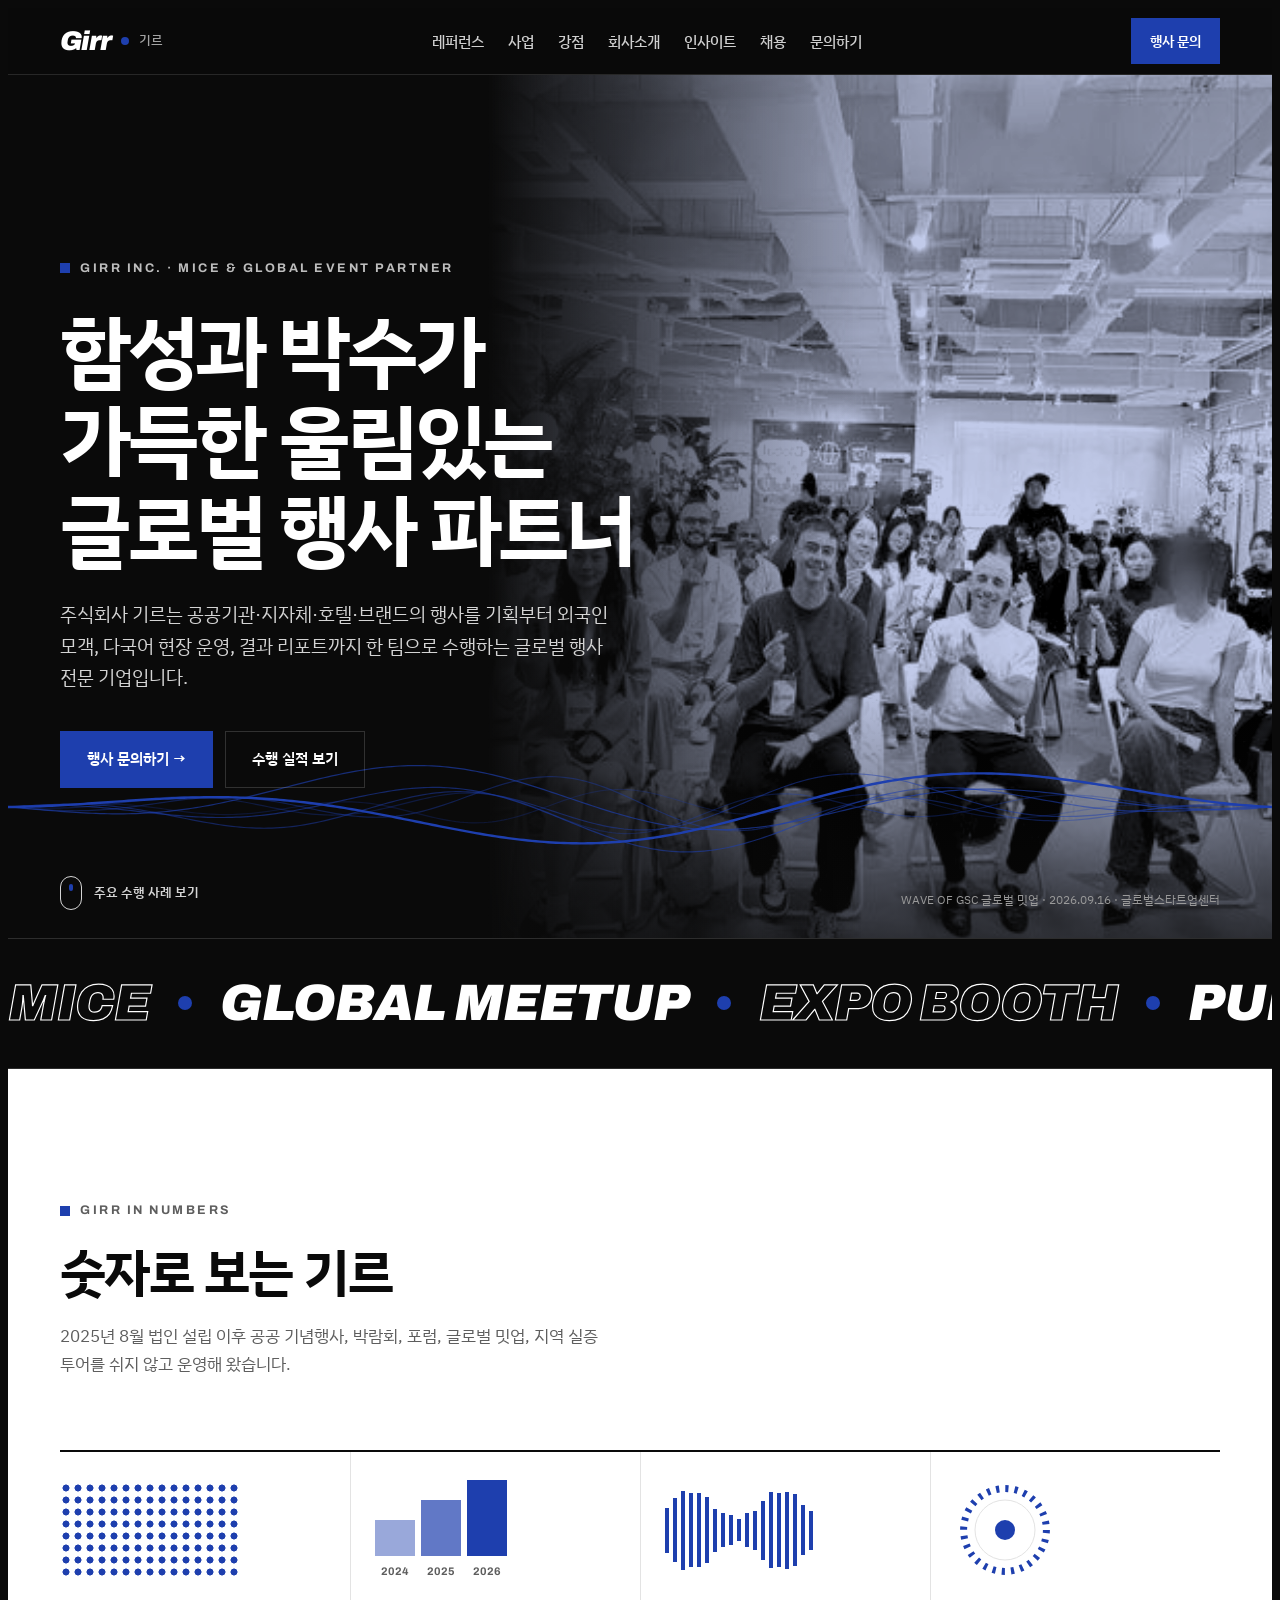
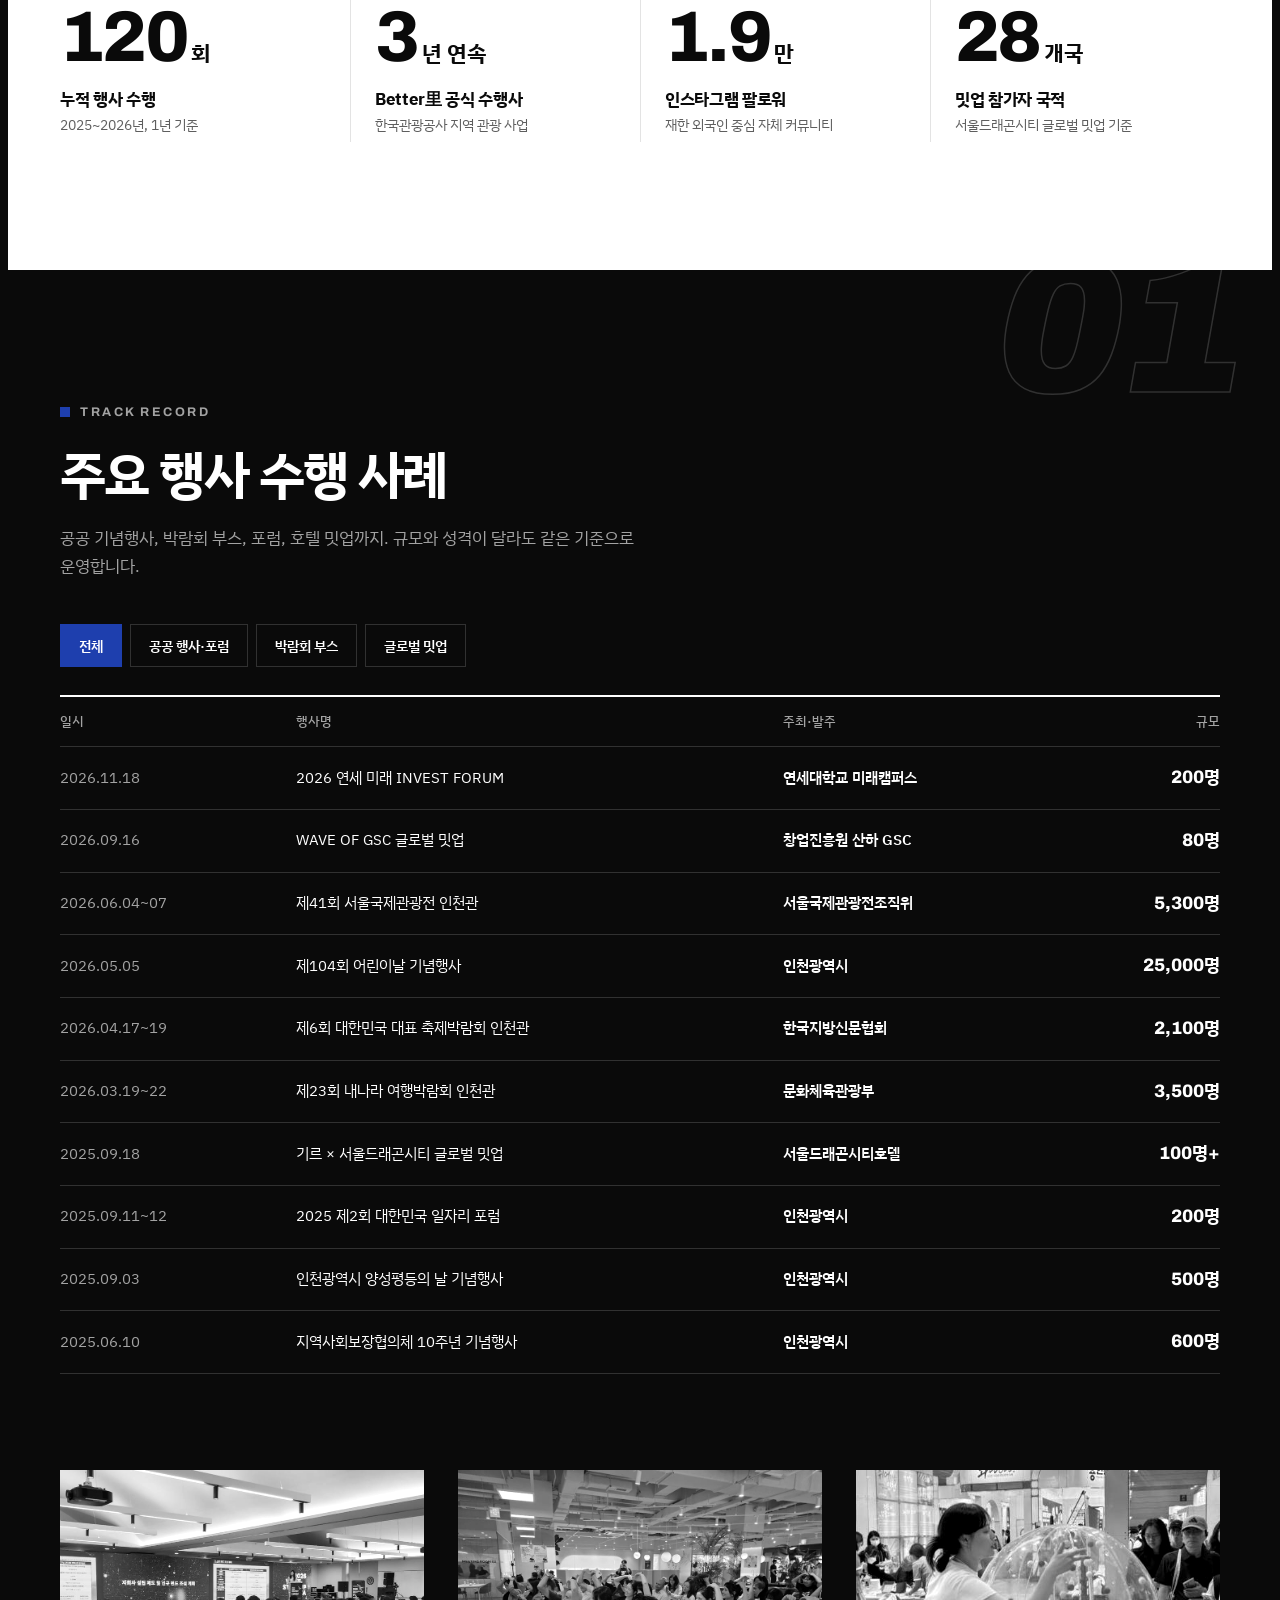
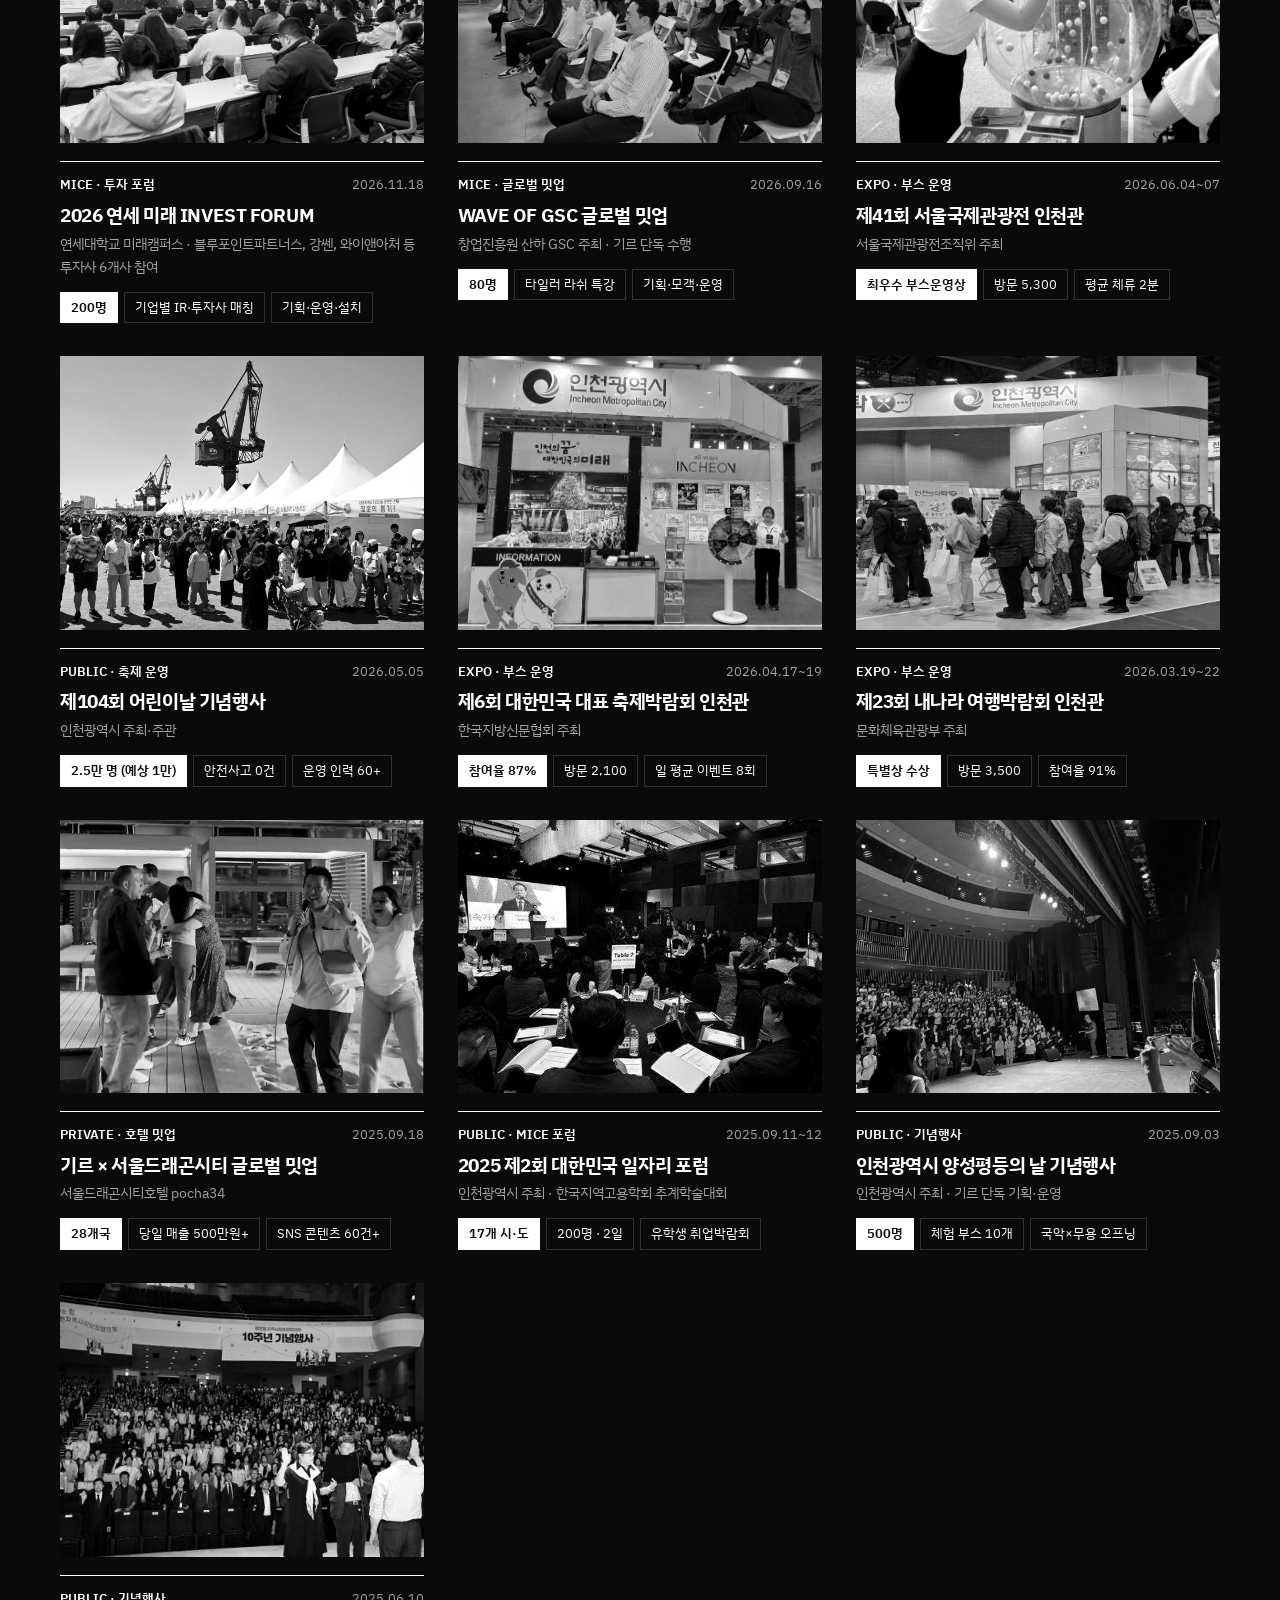
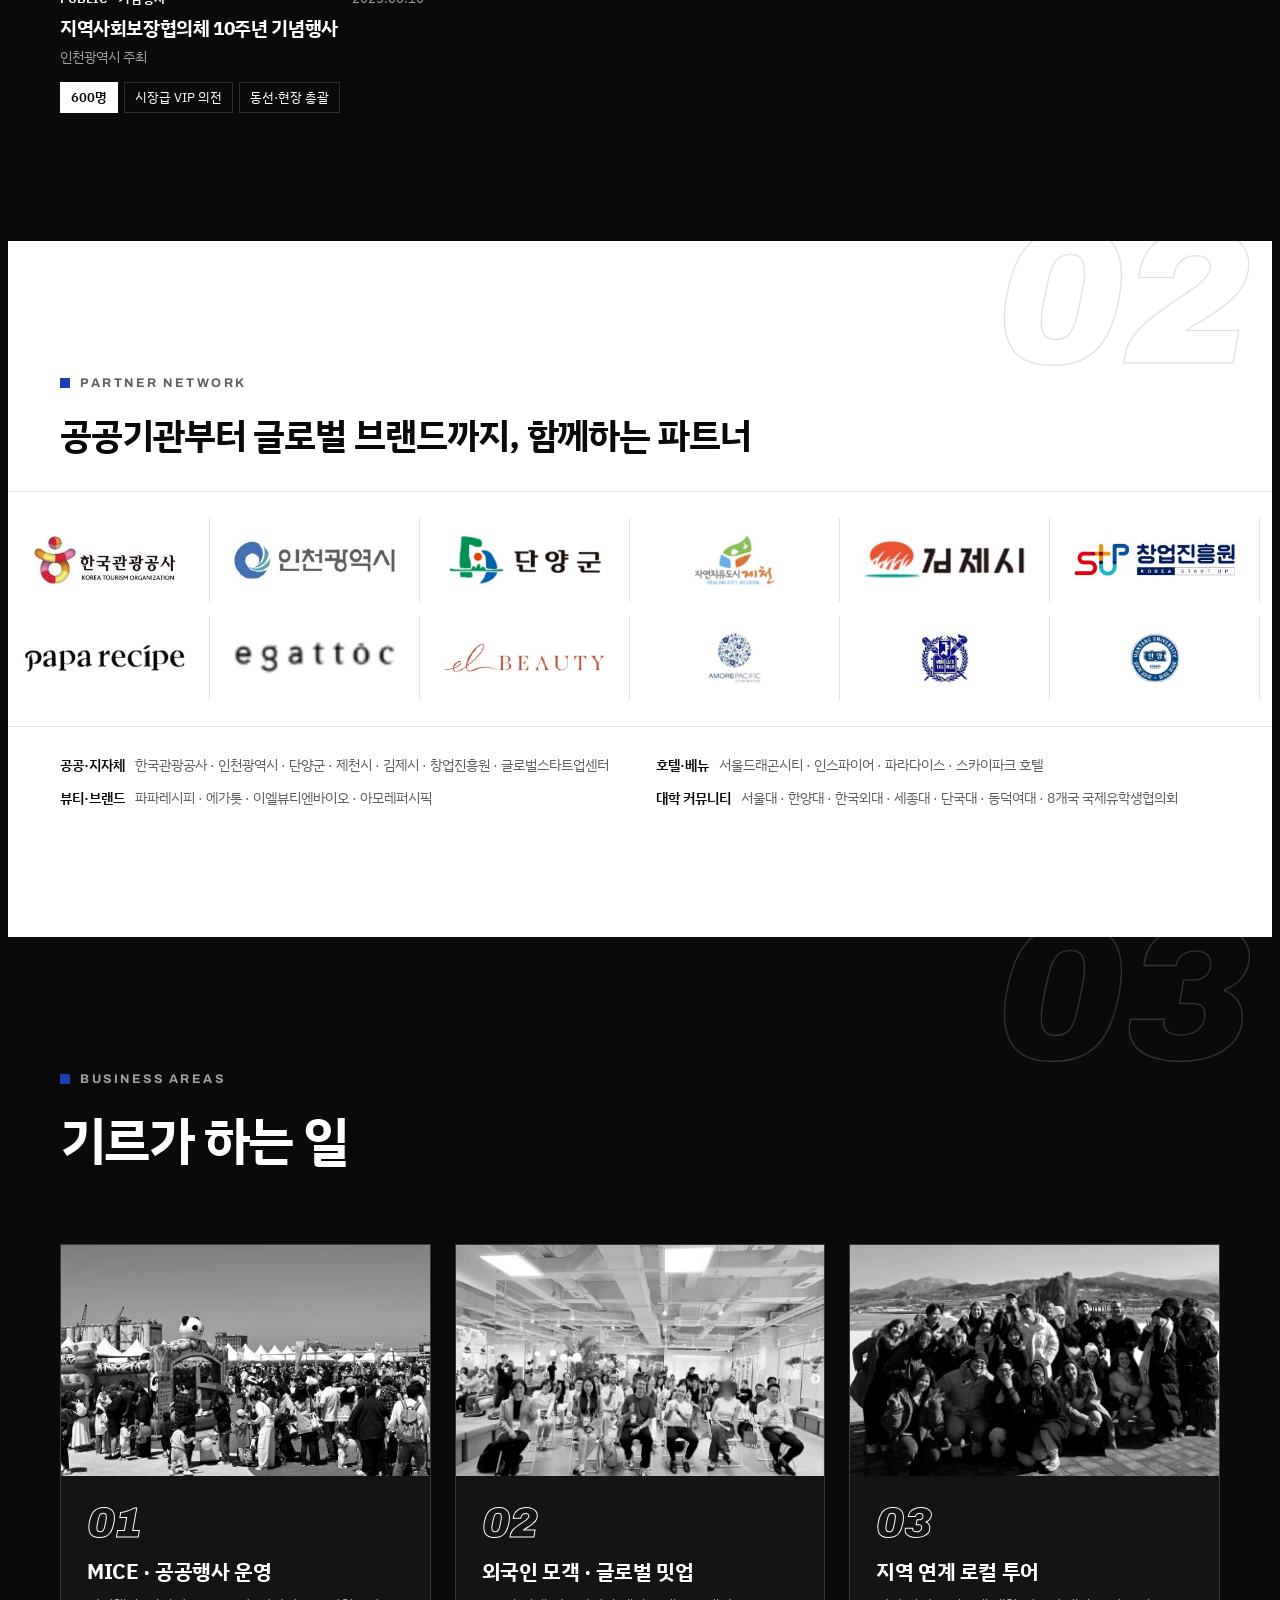
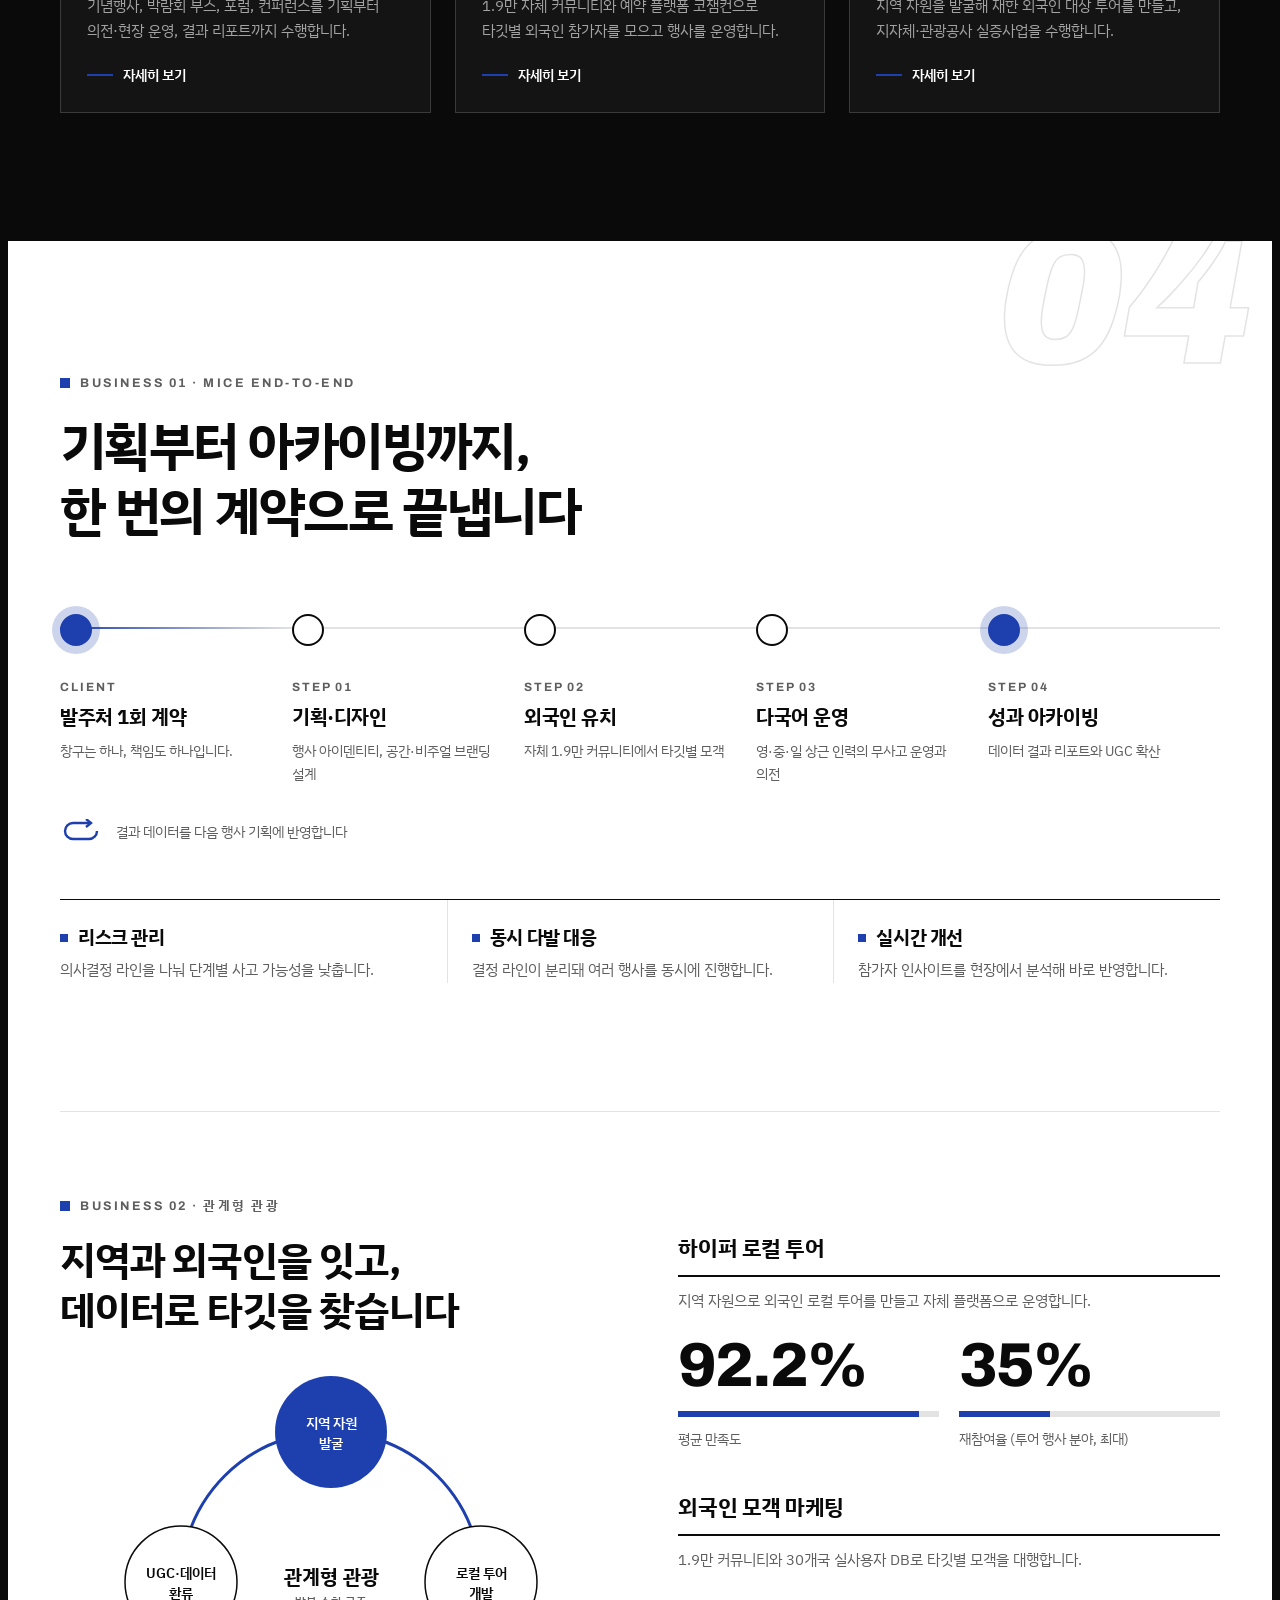
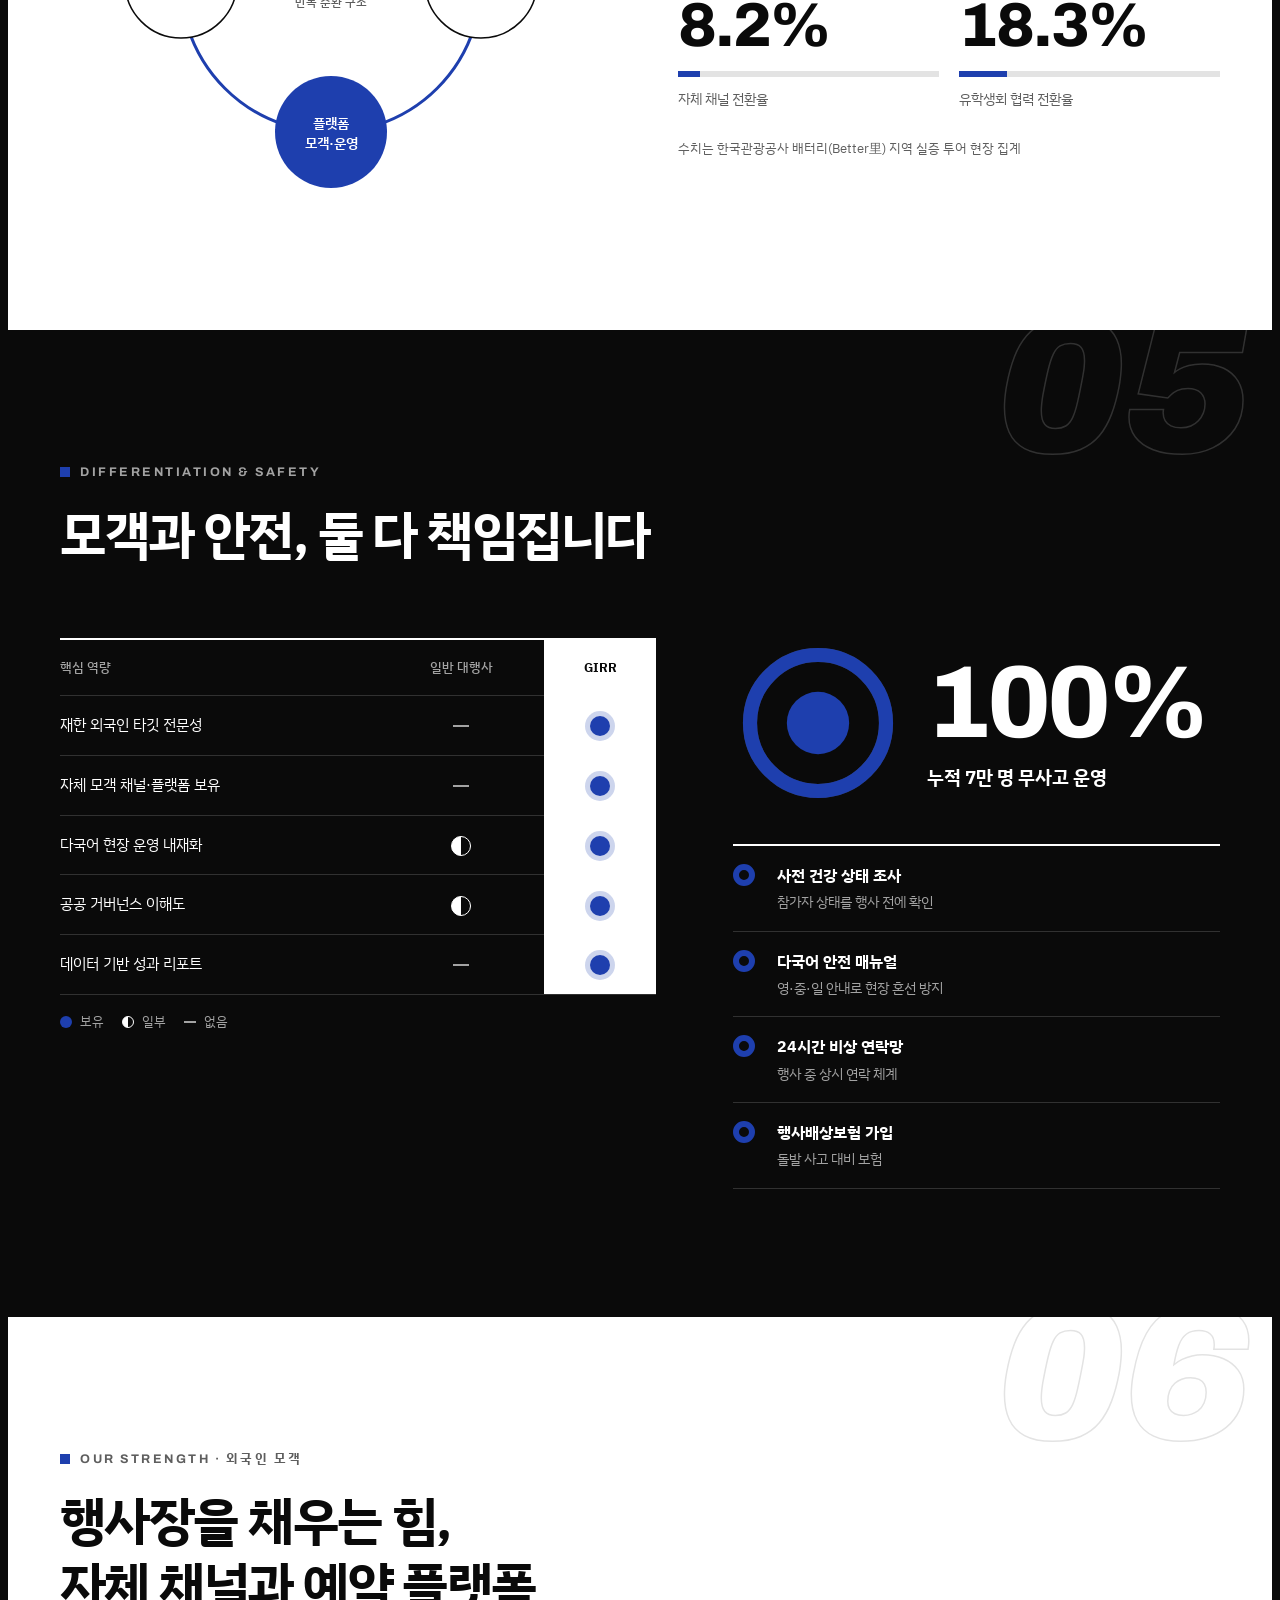
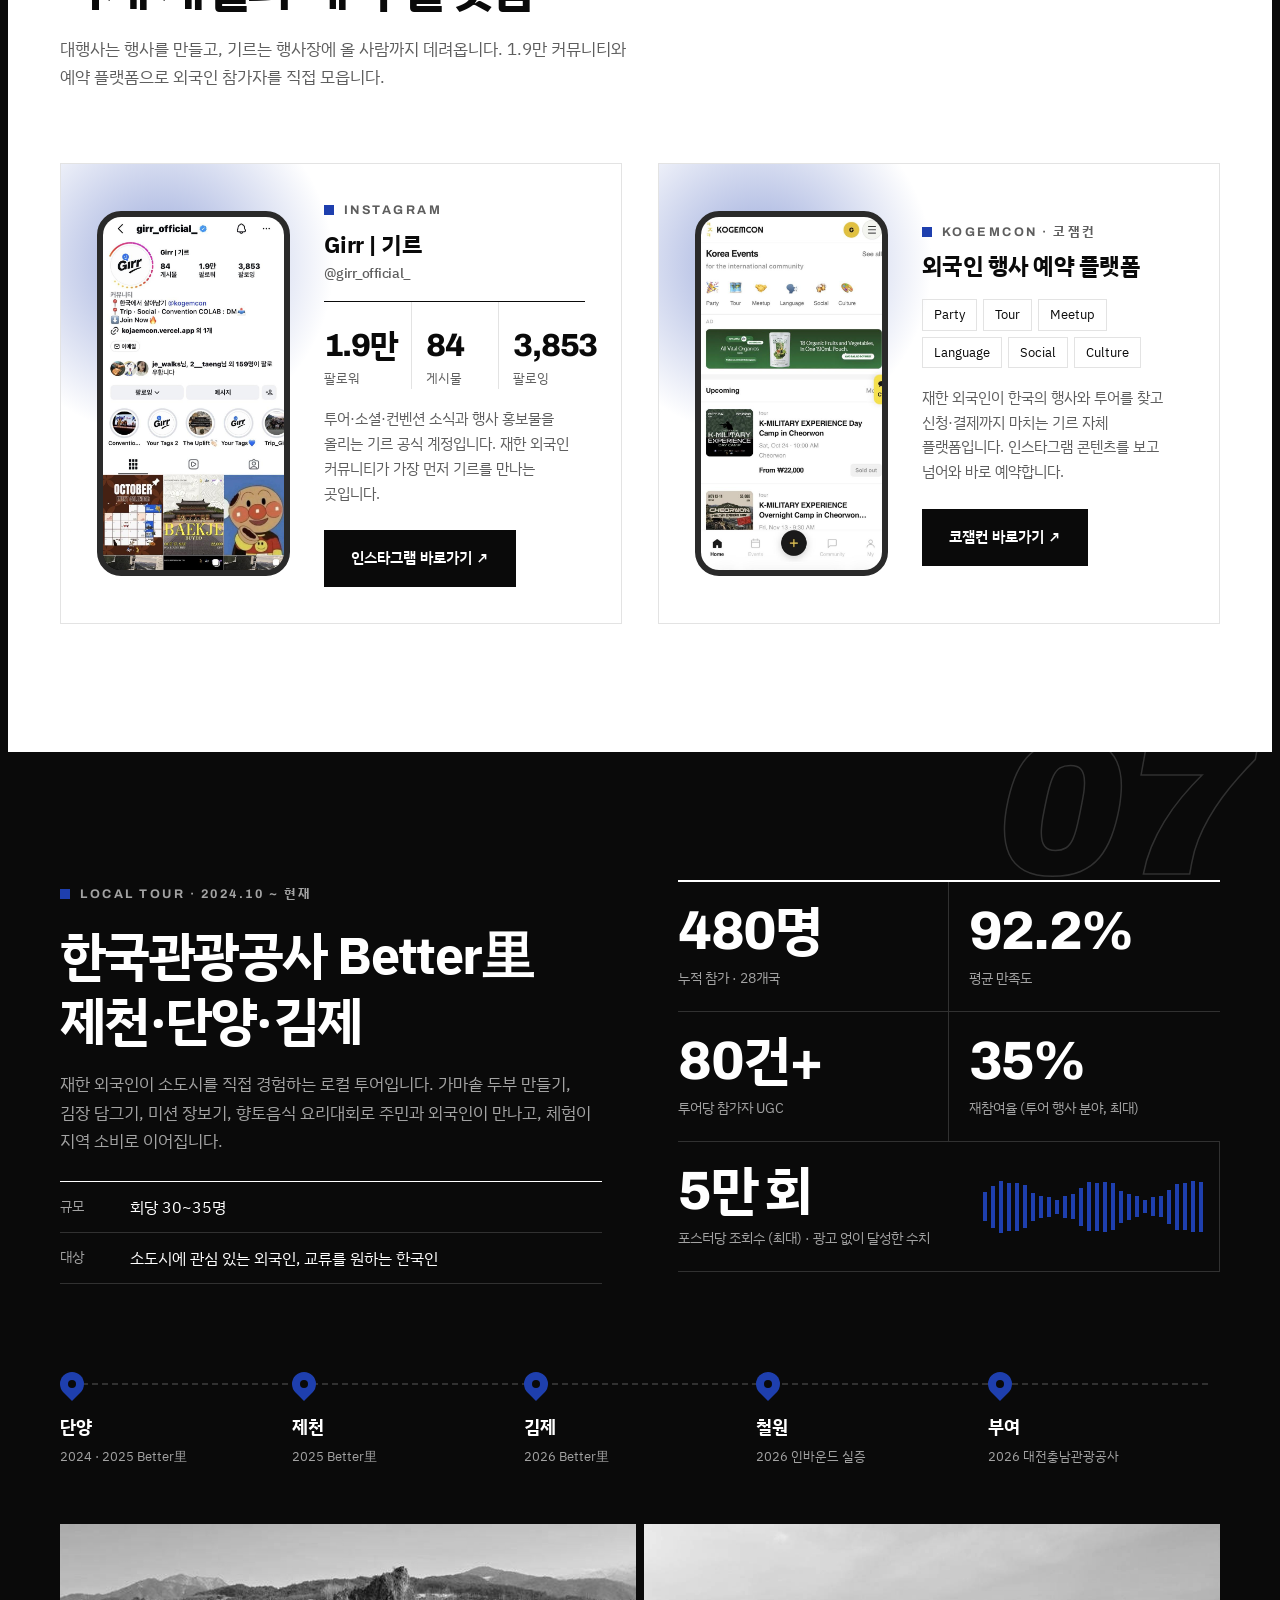
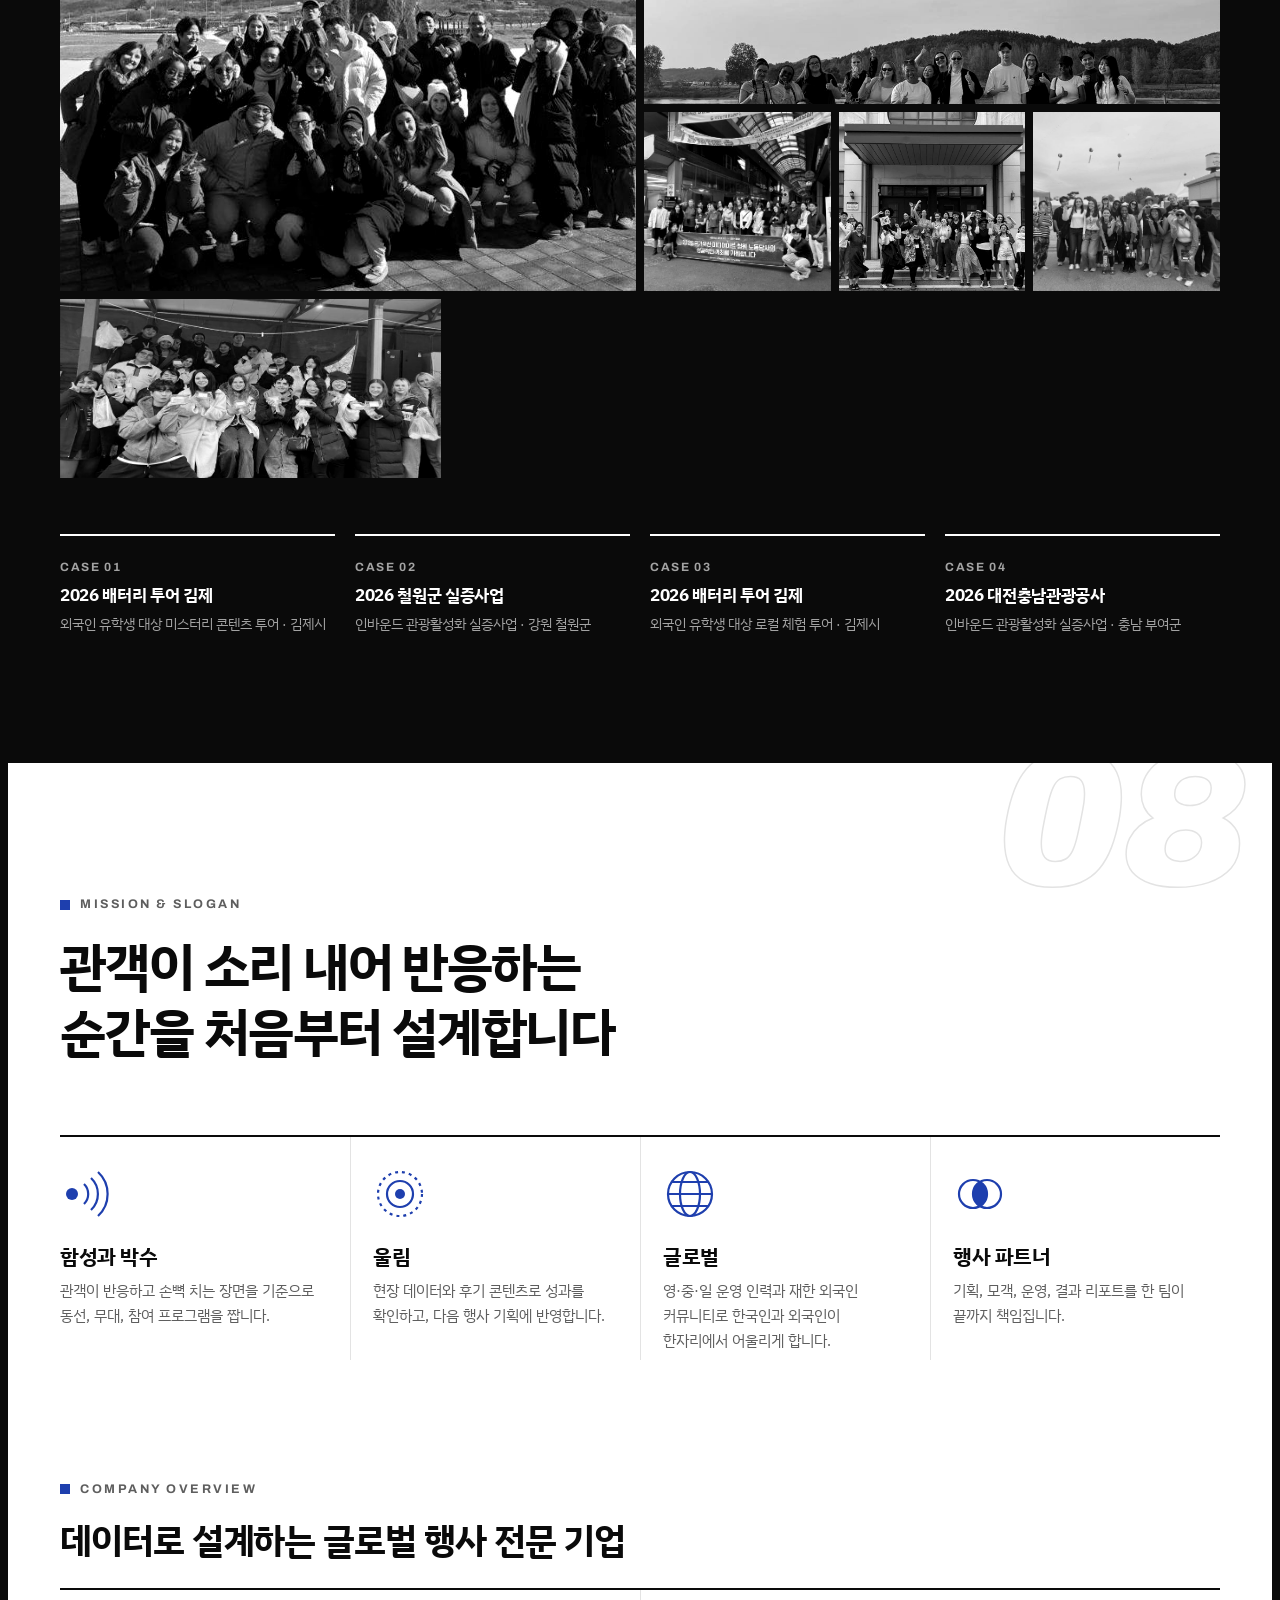
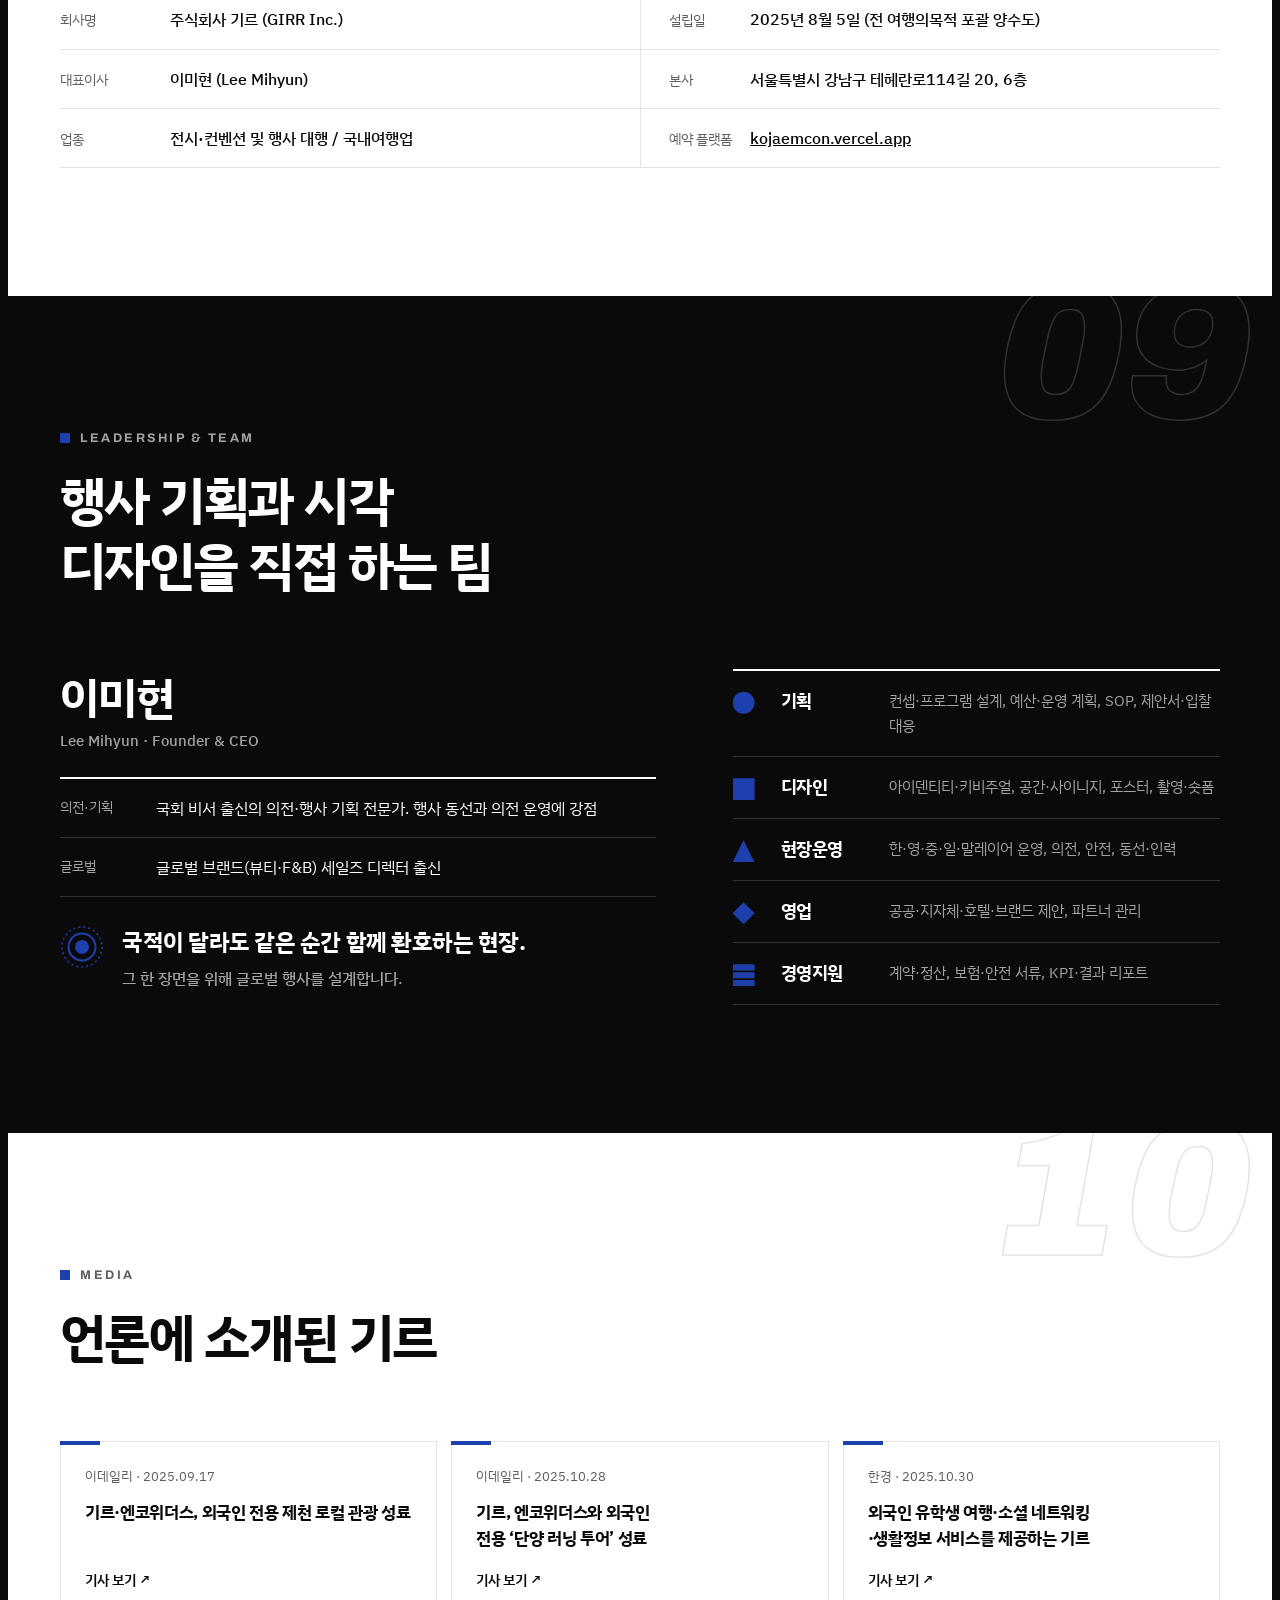
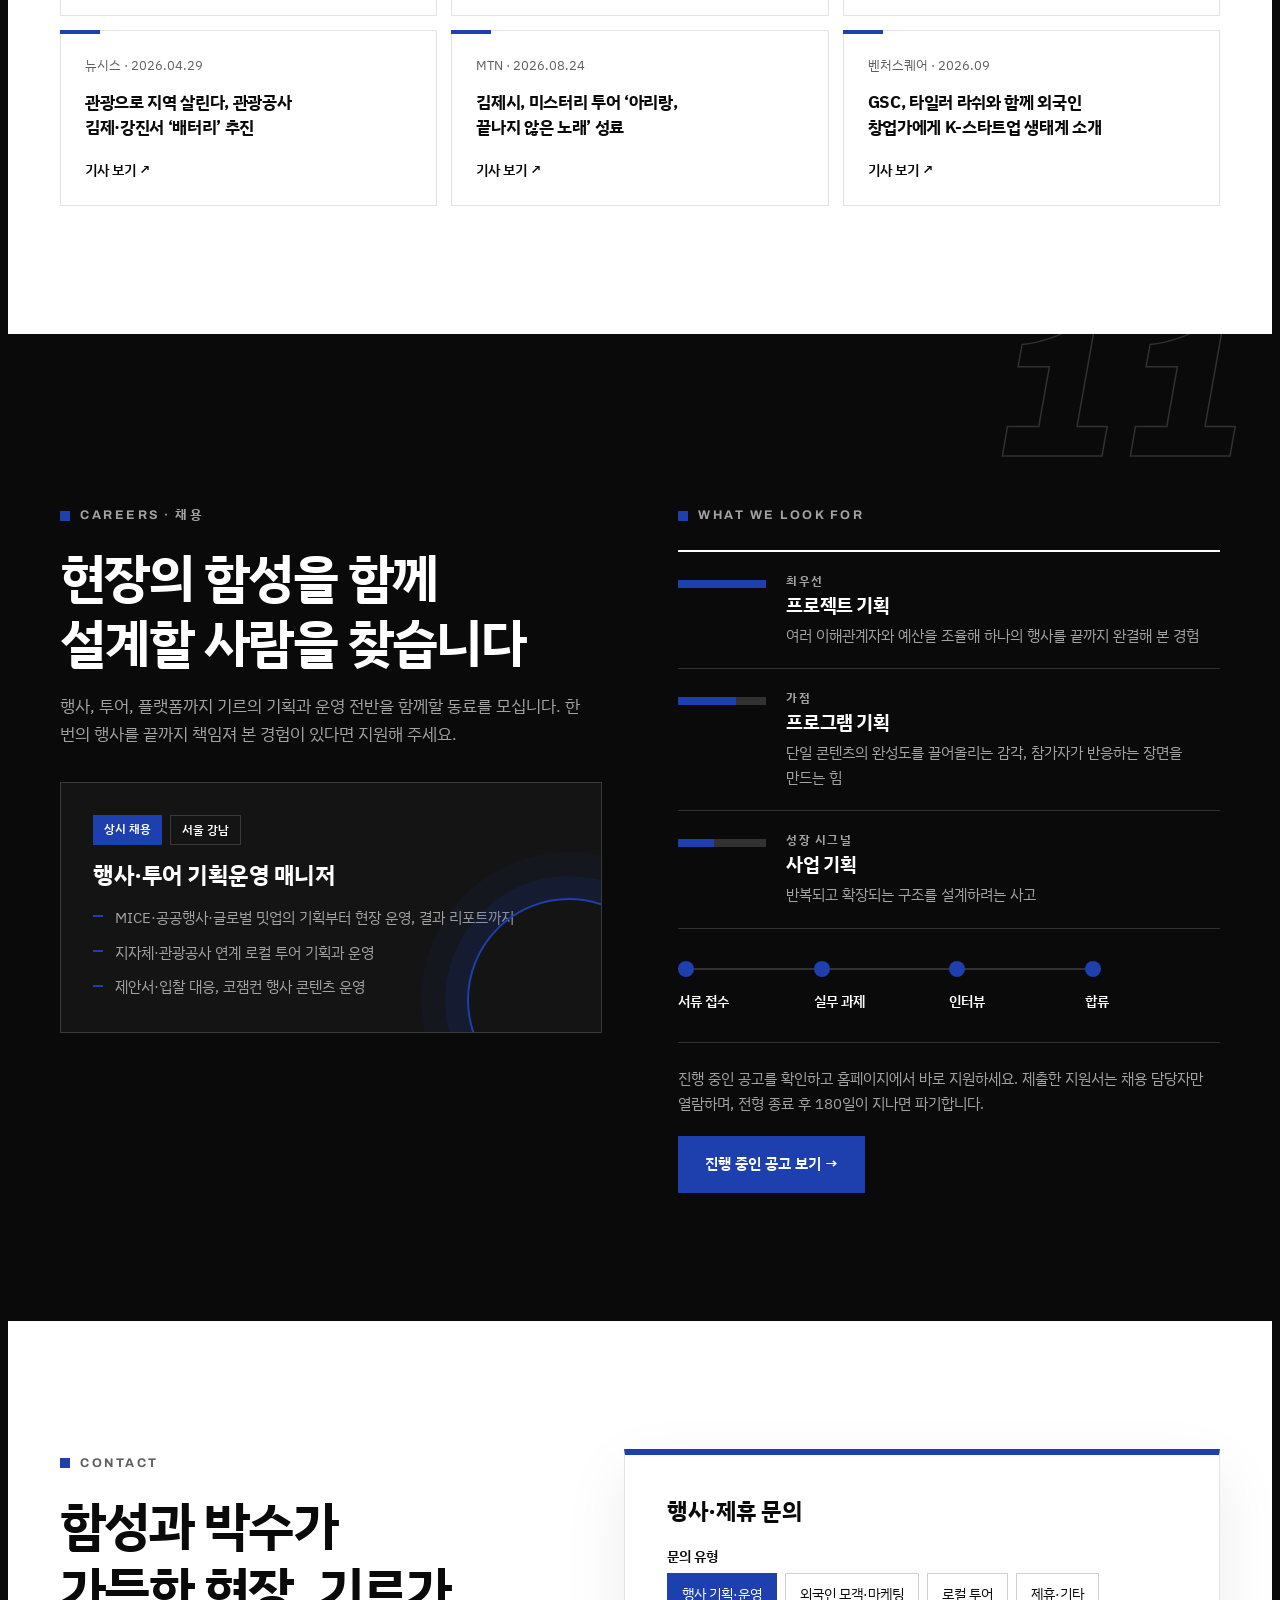
==== static/index.html @ a10ff6cd "주요 행사 수행 사례에 2026 연세 미래 INVEST FORUM 추가 Co-Authored-By: Claude Opus 5.5 <noreply@anthropic.com> Clau" ====
<!doctype html>
<html lang="ko">
<head>
<meta name="naver-site-verification" content="6086b2f69a45e16ba9d64433afea0ab64a4a8e97" />
<meta charset="utf-8">
<meta name="viewport" content="width=device-width, initial-scale=1, viewport-fit=cover">
<link rel="canonical" href="https://www.girr.co.kr/">
<meta name="robots" content="index, follow">
<meta name="keywords" content="기르, 주식회사 기르, GIRR, 글로벌 행사, MICE, 행사 대행, 외국인 모객, 외국인 행사, 로컬 투어, 코잼컨">
<meta property="og:type" content="website">
<meta property="og:site_name" content="기르 GIRR">
<meta property="og:url" content="https://www.girr.co.kr/">
<meta property="og:title" content="기르 GIRR | 글로벌 행사·MICE 전문 기업">
<meta property="og:description" content="함성과 박수가 가득한 울림있는 글로벌 행사 파트너. 행사 기획·운영, 외국인 모객, 지역 연계 로컬 투어.">
<meta property="og:image" content="https://www.girr.co.kr/og.jpg">
<meta property="og:locale" content="ko_KR">
<meta name="twitter:card" content="summary_large_image">
<script type="application/ld+json">{"@context":"https://schema.org","@type":"Organization","name":"주식회사 기르","alternateName":["기르","GIRR","GIRR Inc.","Girr"],"url":"https://www.girr.co.kr/","logo":"https://www.girr.co.kr/og.jpg","email":"girr.official@gmail.com","description":"함성과 박수가 가득한 울림있는 글로벌 행사 파트너. MICE·공공행사 운영, 외국인 모객, 지역 연계 로컬 투어.","address":{"@type":"PostalAddress","streetAddress":"테헤란로114길 20, 6층","addressLocality":"강남구","addressRegion":"서울특별시","addressCountry":"KR"},"foundingDate":"2025-08-05","sameAs":["https://www.instagram.com/girr_official_/","https://www.tiktok.com/@girr.official","https://kojaemcon.vercel.app"]}</script>
<title>기르 GIRR | 글로벌 행사·MICE 전문 기업</title>
<meta name="description" content="기르(GIRR)는 외국인 행사·투어·MICE 전문 기업입니다. 함성과 박수가 가득한 울림있는 글로벌 행사 파트너. MICE·공공행사 운영, 외국인 모객, 지역 연계 로컬 투어.">
<link rel="preconnect" href="https://fonts.googleapis.com">
<link rel="preconnect" href="https://fonts.gstatic.com" crossorigin>
<link rel="stylesheet" href="https://fonts.googleapis.com/css2?family=Archivo:ital,wght@0,500;0,700;0,800;0,900;1,900&family=IBM+Plex+Sans+KR:wght@400;500;600;700&display=swap">
<style>
/* Layout: 블랙/화이트 띠가 번갈아 흐르고, 네이비는 '울림'을 뜻하는 동심원·파형·점 그래픽에만 쓴다. 글자는 흑백뿐 */
:root{
  --k:#0A0A0A;
  --w:#FFFFFF;
  --navy:#1E3FAE;
  --navy-a:rgba(30,63,174,.22);
  --f-display:"Archivo","IBM Plex Sans KR",system-ui,sans-serif;
  --f-body:"IBM Plex Sans KR","Apple SD Gothic Neo","Malgun Gothic",system-ui,sans-serif;
  --wrap:1200px;
  color-scheme:dark;
}
.dark{--bg:var(--k);--fg:#FFFFFF;--muted:#A3A3A3;--line:rgba(255,255,255,.16);--card:#141414;--inv-bg:#FFFFFF;--inv-fg:#0A0A0A}
.light{--bg:#FFFFFF;--fg:#0A0A0A;--muted:#5E5E5E;--line:#E3E3E3;--card:#FFFFFF;--inv-bg:#0A0A0A;--inv-fg:#FFFFFF}
*{box-sizing:border-box}
html{scroll-behavior:smooth;scroll-padding-top:72px}
body{background:var(--k);color:var(--w);font-family:var(--f-body);font-size:16px;line-height:1.65;word-break:keep-all;-webkit-font-smoothing:antialiased}
.dark,.light{background:var(--bg);color:var(--fg)}
a{color:inherit}
img{display:block;max-width:100%}
h1,h2,h3,h4{margin:0;text-wrap:balance;line-height:1.25;letter-spacing:-.02em}
p{margin:0}
.wrap{max-width:var(--wrap);margin:0 auto;padding-left:max(20px,env(safe-area-inset-left,0px));padding-right:max(20px,env(safe-area-inset-right,0px))}
.band{position:relative;padding-block:clamp(80px,10vw,136px);overflow:hidden}
.num{font-family:var(--f-display);font-weight:800;letter-spacing:-.035em;font-variant-numeric:tabular-nums;line-height:1}
.eyebrow{display:inline-flex;align-items:center;gap:10px;font-family:var(--f-display);font-weight:700;font-size:12.5px;letter-spacing:.2em;text-transform:uppercase;color:var(--muted)}
.eyebrow::before{content:"";width:10px;height:10px;background:var(--navy);flex:none}
.head{position:relative;margin-bottom:clamp(44px,6vw,72px);max-width:760px}
.h2{font-size:clamp(30px,4.4vw,52px);font-weight:700;margin-top:16px;letter-spacing:-.03em}
.lead{margin-top:18px;max-width:58ch;font-size:17px;color:var(--muted)}
.idx{position:absolute;right:max(20px,env(safe-area-inset-right,0px));top:-.1em;font-family:var(--f-display);font-weight:900;font-style:italic;font-size:clamp(90px,15vw,200px);line-height:.8;color:transparent;-webkit-text-stroke:1.5px var(--line);pointer-events:none;user-select:none}
.band>.wrap{position:relative}
.photo{overflow:hidden;background:#1A1A1A}
.photo img{width:100%;height:100%;object-fit:cover;filter:grayscale(1) contrast(1.06);transition:filter .5s,transform .6s}
a:hover .photo img,a:focus-visible .photo img,.photo:hover img,article:hover .photo img{filter:none;transform:scale(1.03)}
:focus-visible{outline:2px solid var(--navy);outline-offset:3px}
.btn{display:inline-flex;align-items:center;gap:10px;text-decoration:none;font-weight:600;font-size:15px;padding:15px 26px;border:1px solid transparent;cursor:pointer;font-family:var(--f-body);transition:background .2s,color .2s,border-color .2s}
.btn-point{background:var(--navy);color:#FFFFFF}
.btn-point:hover{background:#2A4FCC}
.btn-line{border-color:var(--line);color:var(--fg);background:transparent}
.btn-line:hover{border-color:var(--fg)}
.btn-solid{background:var(--inv-bg);color:var(--inv-fg)}
.btn-solid:hover{background:var(--navy);color:#FFFFFF}
@media (prefers-reduced-motion:reduce){html{scroll-behavior:auto}*,*::before,*::after{animation:none!important;transition:none!important}}

/* GRAPHICS */
.rings{position:absolute;pointer-events:none}
.rings circle{fill:none;stroke:var(--navy)}
.rings .pulse{transform-origin:center;transform-box:fill-box;animation:pulse 4.8s ease-out infinite;opacity:0}
.rings .pulse:nth-of-type(2){animation-delay:1.6s}
.rings .pulse:nth-of-type(3){animation-delay:3.2s}
@keyframes pulse{0%{transform:scale(.3);opacity:.9}100%{transform:scale(1);opacity:0}}
.wave{display:flex;align-items:center;gap:4px;height:64px}
.wave i{display:block;width:4px;flex:none;background:var(--navy);height:var(--h);animation:eq 1.6s ease-in-out infinite alternate;animation-delay:var(--d)}
@keyframes eq{to{height:calc(var(--h) * .35)}}

/* NAV */
body::before{content:"";position:fixed;inset:0 0 auto;height:env(safe-area-inset-top,0px);z-index:60;background:var(--k)}
.nav{position:sticky;top:env(safe-area-inset-top,0px);z-index:50;background:rgba(10,10,10,.94);backdrop-filter:blur(10px);border-bottom:1px solid rgba(255,255,255,.12);color:#FFFFFF}
.nav .wrap{display:flex;align-items:center;justify-content:space-between;height:66px;gap:20px}
.logo{font-family:var(--f-display);font-weight:900;font-style:italic;font-size:27px;letter-spacing:-.04em;text-decoration:none;display:flex;align-items:center;gap:10px}
.logo::after{content:"";width:8px;height:8px;border-radius:50%;background:var(--navy)}
.logo small{order:3;font-family:var(--f-body);font-style:normal;font-weight:500;font-size:13px;color:#A3A3A3;letter-spacing:0}
.menu{display:flex;gap:24px;list-style:none;margin:0;padding:0}
.menu a{text-decoration:none;font-size:15px;color:#CFCFCF;font-weight:500;position:relative;padding:6px 0}
.menu a::after{content:"";position:absolute;left:0;right:100%;bottom:0;height:2px;background:var(--navy);transition:right .25s}
.menu a:hover{color:#FFFFFF}
.menu a:hover::after{right:0}
.nav .btn{padding:10px 18px;font-size:14px}
.burger{display:none;background:none;border:1px solid rgba(255,255,255,.2);color:#FFFFFF;width:42px;height:40px;font-size:18px;cursor:pointer}
@media (max-width:1040px){
  .menu{display:none;position:absolute;left:0;right:0;top:66px;flex-direction:column;gap:0;background:var(--k);border-bottom:1px solid rgba(255,255,255,.12);padding:8px max(20px,env(safe-area-inset-right,0px)) 16px max(20px,env(safe-area-inset-left,0px))}
  .menu.open{display:flex}
  .menu a{display:block;padding:14px 0;font-size:17px;border-bottom:1px solid rgba(255,255,255,.1)}
  .burger{display:block}
  .nav .btn{display:none}
}

/* HERO */
.hero{position:relative;overflow:hidden;isolation:isolate}
.hero-bg{position:absolute;top:0;bottom:0;right:0;width:62%;z-index:-3}
.hero-bg img{width:100%;height:100%;object-fit:cover;object-position:58% 60%;transform:scale(1.25);transform-origin:60% 78%;filter:grayscale(1) contrast(1.08) brightness(1.04)}
.hero-bg{overflow:hidden}
.hero-bg::before{content:"";position:absolute;inset:0;z-index:1;background:var(--navy);mix-blend-mode:multiply;opacity:.28}
.hero-bg::after{content:"";position:absolute;inset:0;z-index:2;background:linear-gradient(90deg,#0A0A0A 0%,rgba(10,10,10,.55) 22%,rgba(10,10,10,0) 48%),linear-gradient(0deg,rgba(10,10,10,.75) 0%,rgba(10,10,10,0) 30%)}
@media (max-width:860px){.hero-bg{width:100%}.hero-bg img{object-position:62% 60%}.hero-bg::after{background:linear-gradient(0deg,#0A0A0A 8%,rgba(10,10,10,.82) 45%,rgba(10,10,10,.55) 100%)}}
.hero{background:#0A0A0A}
.hero .rings{right:-160px;top:50%;transform:translateY(-50%);width:min(760px,95vw);z-index:-1}
.hero-in{padding-block:clamp(100px,14vw,190px) clamp(56px,7vw,88px)}
.hero h1{font-size:clamp(38px,6.4vw,80px);font-weight:700;line-height:1.12;letter-spacing:-.04em;margin-top:24px;max-width:15ch}
.hero .sub{margin-top:26px;color:#D4D4D4;font-size:clamp(16px,1.6vw,19px);max-width:52ch}
.hero-actions{display:flex;flex-wrap:wrap;gap:12px;margin-top:38px}
.hero-foot{display:flex;flex-wrap:wrap;align-items:flex-end;justify-content:space-between;gap:20px;padding-bottom:28px;overflow:hidden}
.hero-foot p{font-size:12px;color:#9A9A9A}

/* MARQUEE */
.marquee{border-block:1px solid rgba(255,255,255,.14);overflow:hidden;padding-block:22px;background:var(--k)}
.track{display:flex;width:max-content;animation:slide 38s linear infinite}
.track span{display:flex;align-items:center;gap:28px;padding-right:28px;font-family:var(--f-display);font-weight:900;font-style:italic;font-size:clamp(30px,4vw,52px);letter-spacing:-.02em;white-space:nowrap;color:transparent;-webkit-text-stroke:1.2px #FFFFFF}
.track span:nth-child(even){color:#FFFFFF;-webkit-text-stroke:0}
.track b{width:14px;height:14px;border-radius:50%;background:var(--navy);flex:none}
@keyframes slide{to{transform:translateX(-50%)}}

/* FIGURES */
.figs{display:grid;grid-template-columns:repeat(4,1fr);border-top:2px solid var(--fg)}
.fig{padding:28px 22px 6px 0;min-width:0;display:flex;flex-direction:column}
.fig+.fig{padding-left:24px;border-left:1px solid var(--line)}
.fig .gfx{height:100px;display:flex;align-items:center;margin-bottom:22px;overflow:hidden}
.fig .num{font-size:clamp(46px,5.6vw,74px)}
.fig .num span{font-family:var(--f-body);font-weight:700;font-size:.3em;letter-spacing:0;margin-left:4px}
.fig h3{font-size:17px;margin-top:14px}
.fig p{font-size:14px;color:var(--muted);margin-top:4px}
.dots{width:180px;max-width:100%;height:96px;background:radial-gradient(circle,var(--navy) 3.2px,transparent 3.8px) 0 0/12px 12px}
.years{display:flex;gap:6px;align-items:flex-end;height:100%}
.years div{width:40px;display:flex;flex-direction:column;align-items:center;gap:6px;font-family:var(--f-display);font-size:11px;font-weight:700;color:var(--muted)}
.years div i{display:block;width:100%;background:var(--navy)}
.years div:nth-child(1) i{height:36px;opacity:.45}
.years div:nth-child(2) i{height:56px;opacity:.7}
.years div:nth-child(3) i{height:76px}
.globe28 circle{fill:none;stroke:var(--navy);stroke-width:7;stroke-dasharray:3.2 6.09}
.globe28 .c2{stroke:var(--line);stroke-width:1;stroke-dasharray:none}
.globe28 .c3{fill:var(--navy);stroke:none}
@media (max-width:900px){.figs{grid-template-columns:1fr 1fr}.fig:nth-child(3){padding-left:0;border-left:0}.fig:nth-child(n+3){border-top:1px solid var(--line);margin-top:12px}}
@media (max-width:460px){.fig+.fig{padding-left:14px}}

/* AREAS */
.areas{display:grid;grid-template-columns:repeat(3,1fr);gap:clamp(14px,2vw,24px)}
.area{display:flex;flex-direction:column;background:var(--card);border:1px solid var(--line);text-decoration:none;color:var(--fg);transition:border-color .25s}
.area:hover{border-color:var(--navy)}
.area .photo{aspect-ratio:16/10;position:relative}
.area .photo::after{content:"";position:absolute;left:0;bottom:0;height:4px;width:0;background:var(--navy);transition:width .4s}
.area:hover .photo::after{width:100%}
.area>div:last-child{padding:26px;display:flex;flex-direction:column;flex:1}
.area small{font-family:var(--f-display);font-weight:900;font-style:italic;font-size:42px;line-height:1;color:transparent;-webkit-text-stroke:1px var(--fg)}
.area h3{font-size:21px;margin-top:14px}
.area p{color:var(--muted);font-size:15px;margin-top:10px;flex:1}
.area span{margin-top:20px;font-weight:600;font-size:14px;display:flex;align-items:center;gap:10px}
.area span::before{content:"";width:26px;height:2px;background:var(--navy);transition:width .25s}
.area:hover span::before{width:44px}
@media (max-width:900px){.areas{grid-template-columns:1fr}}

/* MISSION */
.mission{display:grid;grid-template-columns:repeat(4,1fr);border-top:2px solid var(--fg)}
.mission article{padding:30px 22px 6px 0}
.mission article+article{padding-left:22px;border-left:1px solid var(--line)}
.mission svg{width:54px;height:54px;display:block;margin-bottom:22px}
.mission svg *{fill:none;stroke:var(--navy);stroke-width:2.2}
.mission svg .fill{fill:var(--navy);stroke:none}
.mission h3{font-size:21px}
.mission p{margin-top:10px;color:var(--muted);font-size:15px}
@media (max-width:900px){.mission{grid-template-columns:1fr 1fr}.mission article:nth-child(3){padding-left:0;border-left:0}.mission article:nth-child(n+3){border-top:1px solid var(--line);margin-top:10px}}
@media (max-width:520px){.mission{grid-template-columns:1fr}.mission article{padding-left:0!important;border-left:0!important}.mission article+article{border-top:1px solid var(--line)}}

.overview{display:grid;grid-template-columns:1fr;gap:clamp(40px,6vw,90px);margin-top:clamp(72px,9vw,120px)}
.info{margin:26px 0 0;display:grid;grid-template-columns:110px 1fr 110px 1fr;column-gap:0;border-top:2px solid var(--fg)}
.info dt,.info dd{padding:16px 0;border-bottom:1px solid var(--line);margin:0}
.info dt{color:var(--muted);font-size:14px;padding-top:18px}
.info dd{font-weight:500;min-width:0;overflow-wrap:anywhere}
.timeline{list-style:none;margin:26px 0 0;padding:0;position:relative}
.timeline::before{content:"";position:absolute;left:11px;top:12px;bottom:12px;width:2px;background:repeating-linear-gradient(var(--fg) 0 6px,transparent 6px 12px)}
.timeline li{position:relative;padding:0 0 34px 50px}
.timeline li::before{content:"";position:absolute;left:0;top:6px;width:24px;height:24px;border-radius:50%;background:var(--navy);box-shadow:0 0 0 6px var(--navy-a)}
.timeline .num{font-size:38px}
.timeline b{margin-left:12px;font-size:16px}
.timeline p{margin-top:8px;color:var(--muted);font-size:15px}
@media (max-width:860px){.overview{grid-template-columns:1fr}}

/* BUSINESS */
.flow{display:grid;grid-template-columns:repeat(5,1fr);gap:0;list-style:none;margin:0;padding:0;position:relative}
.flow li{position:relative;padding:58px 18px 0 0;min-width:0}
.flow li::before{content:"";position:absolute;top:13px;left:0;right:0;height:2px;background:var(--line)}
.flow li::after{content:"";position:absolute;top:0;left:0;width:28px;height:28px;border-radius:50%;background:var(--bg);border:2px solid var(--fg)}
.flow li:first-child::after,.flow li:last-child::after{background:var(--navy);border-color:var(--navy);box-shadow:0 0 0 8px var(--navy-a)}
.flow li:first-child::before{background:linear-gradient(90deg,var(--navy),var(--line))}
.flow small{font-family:var(--f-display);font-weight:700;font-size:12px;letter-spacing:.16em;color:var(--muted)}
.flow h3{font-size:20px;margin-top:6px}
.flow p{margin-top:10px;font-size:14px;color:var(--muted)}
.loop{display:flex;align-items:center;gap:14px;margin-top:34px;font-size:14px;color:var(--muted)}
.loop svg{width:42px;height:24px;flex:none}
@media (max-width:900px){.flow{grid-template-columns:1fr}.flow li{padding:0 0 28px 52px}.flow li::before{top:28px;bottom:0;left:13px;right:auto;width:2px;height:auto}.flow li:first-child::before{background:linear-gradient(var(--navy),var(--line))}.flow li:last-child::before{display:none}}
.three{display:grid;grid-template-columns:repeat(3,1fr);gap:0;margin-top:56px;border-top:1px solid var(--fg)}
.three div{padding:26px 24px 0 0}
.three div+div{padding-left:24px;border-left:1px solid var(--line)}
.three h3{font-size:19px;display:flex;align-items:center;gap:10px}
.three h3::before{content:"";width:8px;height:8px;background:var(--navy);flex:none}
.three p{margin-top:8px;color:var(--muted);font-size:15px}
@media (max-width:760px){.three{grid-template-columns:1fr}.three div+div{padding-left:0;border-left:0;border-top:1px solid var(--line);margin-top:20px}}

.split{display:grid;grid-template-columns:1fr 1fr;gap:clamp(40px,6vw,90px);margin-top:clamp(80px,10vw,128px);padding-top:clamp(56px,7vw,80px);border-top:1px solid var(--line);align-items:center}
.cycle{width:100%;max-width:440px;margin:28px auto 0;display:block}
.cycle .orbit{fill:none;stroke:var(--line);stroke-width:1.5;stroke-dasharray:4 7}
.cycle .arc{fill:none;stroke:var(--navy);stroke-width:3}
.cycle .node{fill:var(--navy)}
.cycle .node2{fill:var(--bg);stroke:var(--fg);stroke-width:1.5}
.cycle text{font-family:var(--f-body);font-weight:600;font-size:14px;text-anchor:middle;fill:#FFFFFF}
.cycle .t2{fill:var(--fg)}
.cycle .center{font-size:20px;font-weight:700;fill:var(--fg)}
.cycle .center-s{font-size:12px;font-weight:500;fill:var(--muted)}
.metric-block+.metric-block{margin-top:44px}
.metric-block h3{font-size:22px;padding-bottom:12px;border-bottom:2px solid var(--fg)}
.metric-block>p{margin-top:12px;color:var(--muted);font-size:15px}
.metrics{display:grid;grid-template-columns:1fr 1fr;gap:20px;margin-top:22px}
.metrics .num{font-size:clamp(42px,5vw,62px)}
.metrics .bar{height:6px;background:var(--line);margin-top:14px;position:relative}
.metrics .bar i{position:absolute;inset:0 auto 0 0;background:var(--navy)}
.metrics p{margin-top:10px;color:var(--muted);font-size:14px}
.fine{margin-top:28px;font-size:13px;color:var(--muted)}
@media (max-width:860px){.split{grid-template-columns:1fr}}

/* SAFETY */
.safety{display:grid;grid-template-columns:1.1fr .9fr;gap:clamp(40px,6vw,90px);align-items:start}
.cmp-wrap{overflow-x:auto}
.cmp{width:100%;border-collapse:collapse;min-width:440px;font-size:15px;border-top:2px solid var(--fg)}
.cmp th,.cmp td{padding:17px 14px;border-bottom:1px solid var(--line);text-align:center}
.cmp th:first-child,.cmp td:first-child{text-align:left;padding-left:0}
.cmp thead th{font-size:13px;color:var(--muted);font-weight:500}
.cmp thead th:last-child{background:var(--inv-bg);color:var(--inv-fg);font-weight:700}
.cmp td:last-child{background:var(--inv-bg)}
.mk{display:inline-block;width:20px;height:20px;border-radius:50%;vertical-align:middle}
.mk.y{background:var(--navy);box-shadow:0 0 0 5px var(--navy-a)}
.mk.h{background:linear-gradient(90deg,var(--fg) 50%,transparent 50%);border:1.5px solid var(--fg)}
.mk.n{width:16px;height:2px;border-radius:0;background:var(--muted)}
.legend{display:flex;gap:18px;margin-top:16px;font-size:13px;color:var(--muted)}
.legend span{display:flex;align-items:center;gap:8px}
.legend .mk{width:12px;height:12px;box-shadow:none}
.legend .mk.n{width:12px;height:2px}
.zero{display:grid;grid-template-columns:auto 1fr;gap:24px;align-items:center}
.zero svg{width:clamp(110px,14vw,170px);height:auto}
.zero svg circle{fill:none}
.zero .bg{stroke:var(--line);stroke-width:10}
.zero .fg{stroke:var(--navy);stroke-width:10}
.zero .num{font-size:clamp(60px,8vw,104px)}
.zero p{font-size:19px;font-weight:700;margin-top:8px}
.safe-list{list-style:none;padding:0;margin:36px 0 0;border-top:2px solid var(--fg)}
.safe-list li{padding:16px 0;border-bottom:1px solid var(--line);display:grid;grid-template-columns:44px 1fr;align-items:start}
.safe-list li::before{content:"";width:22px;height:22px;margin-top:2px;border-radius:50%;border:6px solid var(--navy);box-sizing:border-box}
.safe-list b{display:block}
.safe-list span{color:var(--muted);font-size:14px}
@media (max-width:860px){.safety{grid-template-columns:1fr}}
@media (max-width:420px){.zero{grid-template-columns:1fr}}

/* CHANNELS */
.channels{display:grid;grid-template-columns:1fr 1fr;gap:clamp(20px,3vw,36px)}
.ch{display:grid;grid-template-columns:minmax(0,.85fr) minmax(0,1.15fr);gap:clamp(20px,2.6vw,34px);align-items:center;border:1px solid var(--line);padding:clamp(22px,2.8vw,36px);position:relative;overflow:hidden;background:var(--card)}
.ch .halo{position:absolute;left:-80px;top:-80px;width:360px;height:360px;border-radius:50%;background:radial-gradient(circle,rgba(30,63,174,.45),transparent 68%);pointer-events:none}
.shot{display:block;position:relative;border-radius:24px;overflow:hidden;border:6px solid #2A2A2A;background:#000;aspect-ratio:9/17}
.shot img{width:100%;height:100%;object-fit:cover;object-position:top;transition:transform .5s}
.shot:hover img{transform:scale(1.03)}
.ch-body{min-width:0;display:flex;flex-direction:column;position:relative}
.ch-body h3{font-size:23px;margin-top:10px}
.ch-body h3 small{display:block;font-size:14px;font-weight:500;color:var(--muted);margin-top:4px}
.ig-row{display:grid;grid-template-columns:repeat(3,1fr);margin-top:20px;border-top:1px solid var(--fg)}
.ig-row div{padding:14px 0 0;min-width:0}
.ig-row div+div{padding-left:14px;border-left:1px solid var(--line)}
.ig-row .num{font-size:clamp(22px,2.6vw,32px)}
.ig-row p{font-size:13px;color:var(--muted);margin-top:6px}
.ch-desc{color:var(--muted);font-size:15px;margin-top:18px}
.cats{display:flex;flex-wrap:wrap;gap:6px;margin-top:18px}
.cats span{font-size:13px;border:1px solid var(--line);padding:4px 11px}
.ch .btn{margin-top:24px;align-self:flex-start}
@media (max-width:1000px){.channels{grid-template-columns:1fr}}
@media (max-width:540px){.ch{grid-template-columns:1fr}.shot{max-width:230px;width:100%;margin:0 auto}}

/* WORKS */
.table-scroll{overflow-x:auto;margin-bottom:clamp(64px,8vw,96px)}
.ref{width:100%;border-collapse:collapse;font-size:15px;min-width:680px;border-top:2px solid var(--fg)}
.ref th{font-size:13px;color:var(--muted);font-weight:500;text-align:left;padding:14px 10px;border-bottom:1px solid var(--line)}
.ref td{padding:16px 10px;border-bottom:1px solid var(--line);font-variant-numeric:tabular-nums}
.ref td:first-child,.ref th:first-child{padding-left:0}
.ref td:first-child{color:var(--muted)}
.ref td:nth-child(3){font-weight:600}
.ref td:last-child,.ref th:last-child{text-align:right;padding-right:0;width:150px}
.ref td:last-child{font-family:var(--f-display);font-weight:800;font-size:18px;white-space:nowrap}
.ref .scale{display:block;height:3px;background:var(--navy);margin-top:6px;margin-left:auto}
.ref tbody tr{transition:background .2s}
.ref tbody tr:hover{background:rgba(30,63,174,.06)}
.cases{display:grid;grid-template-columns:repeat(3,1fr);gap:clamp(22px,2.6vw,34px)}
.case{display:flex;flex-direction:column;min-width:0}
.case .photo{aspect-ratio:4/3;position:relative}
.case .tag{position:absolute;left:0;top:0;background:var(--navy);color:#FFFFFF;font-family:var(--f-display);font-weight:800;font-size:14px;padding:8px 12px;letter-spacing:.04em}
.case .meta{display:flex;justify-content:space-between;gap:10px;margin-top:18px;font-size:13px;color:var(--muted);border-top:1px solid var(--fg);padding-top:12px}
.case .meta b{color:var(--fg);font-weight:600}
.case h3{font-size:19px;margin-top:8px}
.case .org{font-size:14px;color:var(--muted);margin-top:4px}
.case ul{list-style:none;padding:0;margin:14px 0 0;display:flex;flex-wrap:wrap;gap:6px}
.case li{font-size:13px;border:1px solid var(--line);padding:4px 10px}
.case li.hl{background:var(--inv-bg);color:var(--inv-fg);border-color:var(--inv-bg);font-weight:600}
@media (max-width:900px){.cases{grid-template-columns:1fr 1fr}}
@media (max-width:560px){.cases{grid-template-columns:1fr}}

/* TOUR */
.tour-top{display:grid;grid-template-columns:1fr 1fr;gap:clamp(40px,6vw,90px);align-items:start}
.tour-top .head{margin-bottom:0}
.prog{margin:26px 0 0;display:grid;grid-template-columns:70px 1fr;border-top:1px solid var(--fg)}
.prog dt,.prog dd{margin:0;padding:12px 0;border-bottom:1px solid var(--line)}
.prog dt{color:var(--muted);font-size:14px}
.tour-stats{display:grid;grid-template-columns:1fr 1fr;border-top:2px solid var(--fg)}
.tour-stats>div{padding:22px 0;border-bottom:1px solid var(--line);min-width:0}
.tour-stats>div:nth-child(odd){padding-right:16px;border-right:1px solid var(--line)}
.tour-stats>div:nth-child(even){padding-left:20px}
.tour-stats>.wide{grid-column:1/-1;border-right:0;padding-right:0;display:flex;align-items:center;justify-content:space-between;gap:16px;flex-wrap:wrap;overflow:hidden}
.tour-stats .num{font-size:clamp(36px,4.4vw,54px)}
.tour-stats p{color:var(--muted);font-size:14px;margin-top:8px}
.route{margin-top:clamp(56px,7vw,88px)}
.route ol{list-style:none;margin:0;padding:0;display:grid;grid-template-columns:repeat(5,1fr);position:relative}
.route ol::before{content:"";position:absolute;left:12px;right:12px;top:11px;border-top:2px dashed var(--line)}
.route li{position:relative;padding-top:40px;min-width:0}
.route li::before{content:"";position:absolute;left:0;top:0;width:24px;height:24px;border-radius:50% 50% 50% 0;transform:rotate(-45deg);background:var(--navy)}
.route li::after{content:"";position:absolute;left:8px;top:8px;width:8px;height:8px;border-radius:50%;background:var(--bg)}
.route b{display:block;font-size:18px}
.route span{font-size:13px;color:var(--muted)}
@media (max-width:640px){.route ol{grid-template-columns:1fr 1fr;row-gap:24px}.route ol::before{display:none}}
.gallery{display:grid;grid-template-columns:repeat(6,1fr);grid-auto-rows:clamp(110px,14vw,190px);gap:8px;margin-top:clamp(40px,5vw,56px)}
.gallery .photo{height:100%}
.gallery .g1{grid-column:span 3;grid-row:span 2}
.gallery .g2{grid-column:span 3}
.gallery .g6{grid-column:span 2}
.cases4{display:grid;grid-template-columns:repeat(4,1fr);gap:20px;margin-top:clamp(40px,5vw,56px)}
.cases4 article{border-top:2px solid var(--fg);padding-top:16px}
.cases4 small{font-family:var(--f-display);font-weight:700;letter-spacing:.14em;font-size:12px;color:var(--muted)}
.cases4 h3{font-size:17px;margin-top:6px}
.cases4 p{font-size:14px;color:var(--muted);margin-top:6px}
@media (max-width:900px){.tour-top{grid-template-columns:1fr}.cases4{grid-template-columns:1fr 1fr}.gallery{grid-template-columns:repeat(2,1fr);grid-auto-rows:150px}.gallery .g1{grid-column:span 2;grid-row:span 2}.gallery .g2,.gallery .g6{grid-column:span 2}.gallery .g5{display:none}}
@media (max-width:480px){.cases4{grid-template-columns:1fr}}

/* TEAM */
.team{display:grid;grid-template-columns:1.1fr .9fr;gap:clamp(40px,6vw,90px)}
.ceo h3{font-size:clamp(32px,4vw,44px)}
.ceo h3 small{display:block;font-size:15px;color:var(--muted);font-weight:500;margin-top:8px;letter-spacing:0}
.ceo dl{margin:26px 0 0;display:grid;grid-template-columns:96px 1fr;border-top:2px solid var(--fg)}
.ceo dt,.ceo dd{margin:0;padding:16px 0;border-bottom:1px solid var(--line)}
.ceo dt{color:var(--muted);font-size:14px}
.quote{margin-top:28px;display:grid;grid-template-columns:auto 1fr;gap:18px;align-items:start}
.quote svg{width:44px;height:44px}
.quote p{font-size:clamp(19px,2vw,23px);font-weight:700;line-height:1.5;letter-spacing:-.02em}
.quote span{display:block;font-size:16px;font-weight:500;color:var(--muted);margin-top:6px;letter-spacing:0}
.funcs{border-top:2px solid var(--fg)}
.funcs article{display:grid;grid-template-columns:36px 96px 1fr;gap:12px;padding:18px 0;border-bottom:1px solid var(--line);align-items:start}
.funcs i{display:block;width:22px;height:22px;margin-top:3px;background:var(--navy);clip-path:var(--shape)}
.funcs h3{font-size:18px}
.funcs p{color:var(--muted);font-size:15px}
@media (max-width:860px){.team{grid-template-columns:1fr}}
@media (max-width:480px){.funcs article{grid-template-columns:30px 1fr}.funcs p{grid-column:2}}

.partners{margin-top:clamp(80px,10vw,120px)}
.p-row{display:grid;grid-template-columns:160px 1fr;gap:20px;padding:22px 0;border-bottom:1px solid var(--line)}
.p-row:first-of-type{border-top:2px solid var(--fg)}
.p-row h3{font-size:17px}
.chips{display:flex;flex-wrap:wrap;gap:8px}
.chips span{border:1px solid var(--line);padding:7px 15px;font-size:14px;font-weight:500;transition:border-color .2s}
.chips span:hover{border-color:var(--navy)}
@media (max-width:620px){.p-row{grid-template-columns:1fr;gap:12px}}
.media{display:grid;grid-template-columns:repeat(3,1fr);gap:14px;margin-top:clamp(64px,8vw,96px)}
.media article{border:1px solid var(--line);padding:24px;position:relative;transition:border-color .2s}
.media article::before{content:"";position:absolute;left:-1px;top:-1px;width:40px;height:4px;background:var(--navy)}
.media article:hover{border-color:var(--fg)}
.media small{font-size:13px;color:var(--muted);font-variant-numeric:tabular-nums}
.media h3{font-size:17px;margin-top:12px;line-height:1.5}
@media (max-width:860px){.media{grid-template-columns:1fr}}

/* CONTACT */
.contact-band .rings{right:-240px;bottom:-280px;width:780px;opacity:.8}
.contact{display:grid;grid-template-columns:.9fr 1.1fr;gap:clamp(40px,6vw,90px);position:relative}
.roi{list-style:none;padding:0;margin:32px 0 0;border-top:2px solid var(--fg)}
.roi li{padding:18px 0;border-bottom:1px solid var(--line)}
.roi small{color:var(--muted);font-size:13px;font-weight:600;letter-spacing:.06em;display:flex;align-items:center;gap:8px}
.roi small::before{content:"";width:6px;height:6px;border-radius:50%;background:var(--navy)}
.roi p{margin-top:4px;font-size:16px}
.cinfo{margin-top:34px;display:grid;gap:18px}
.cinfo small{display:block;font-family:var(--f-display);font-weight:700;font-size:12px;letter-spacing:.18em;color:var(--muted)}
.cinfo .row{display:flex;align-items:center;flex-wrap:wrap;gap:10px;margin-top:4px}
.cinfo .val{font-size:21px;font-weight:600;overflow-wrap:anywhere;text-decoration:none}
.copy{background:transparent;color:var(--muted);border:1px solid var(--line);font-size:12px;padding:5px 12px;cursor:pointer;font-family:var(--f-body)}
.copy:hover{color:var(--fg);border-color:var(--fg)}
form.card{background:#FFFFFF;color:#0A0A0A;padding:clamp(24px,3.4vw,42px);display:grid;gap:18px;min-width:0;color-scheme:light;position:relative;border-top:6px solid var(--navy)}
form.card h3{font-size:23px}
.field{display:grid;gap:6px;min-width:0}
.field>label,.field>.lbl{font-size:14px;font-weight:600}
.field input,.field select,.field textarea{width:100%;font:inherit;font-size:15px;color:#0A0A0A;background:#FFFFFF;border:1px solid #CFCFCF;padding:12px 14px;border-radius:0}
.field textarea{min-height:140px;resize:vertical}
.field input:focus,.field select:focus,.field textarea:focus{outline:2px solid var(--navy);outline-offset:-1px}
.req::after{content:" *"}
.row2{display:grid;grid-template-columns:1fr 1fr;gap:14px}
.types{display:flex;flex-wrap:wrap;gap:8px}
.types label{position:relative}
.types input{position:absolute;opacity:0}
.types span{display:inline-block;border:1px solid #CFCFCF;padding:8px 14px;font-size:14px;cursor:pointer}
.types input:checked+span{background:var(--navy);color:#FFFFFF;border-color:var(--navy)}
.types input:focus-visible+span{outline:2px solid var(--navy);outline-offset:2px}
.agree{display:flex;gap:10px;align-items:flex-start;font-size:13px;color:#5E5E5E}
.agree input{margin-top:3px;accent-color:var(--navy)}
.submit{background:#0A0A0A;color:#FFFFFF;justify-content:center;font-size:16px;padding:17px}
.submit:hover{background:var(--navy)}
.form-msg{font-size:14px;color:#5E5E5E;min-height:1.4em}
.form-msg.err,.form-msg.ok{color:#0A0A0A;font-weight:600;border-left:3px solid #0A0A0A;padding-left:10px}
.form-msg.ok{border-left-color:var(--navy)}
@media (max-width:860px){.contact{grid-template-columns:1fr}}
@media (max-width:480px){.row2{grid-template-columns:1fr}}

/* FOOTER */
footer{border-top:1px solid rgba(255,255,255,.12);padding-block:56px 40px;font-size:13px}
.foot{display:grid;grid-template-columns:1.3fr .8fr .8fr 1.4fr;gap:32px;padding-bottom:40px}
.foot-brand p{margin-top:14px;color:#CFCFCF;font-size:14px}
.foot-brand .wave{height:34px;margin-top:22px;overflow:hidden}
.foot-col h4{margin:0 0 12px;font-family:var(--f-display);font-size:12px;letter-spacing:.18em;text-transform:uppercase}
.foot-col a{display:block;text-decoration:none;color:var(--muted);padding:3px 0}
.foot-col a:hover{color:var(--fg)}
.foot-col p{color:var(--muted);line-height:1.85}
.foot-bottom{display:flex;flex-wrap:wrap;justify-content:space-between;gap:12px;border-top:1px solid var(--line);padding-top:22px;color:var(--muted)}
@media (max-width:860px){.foot{grid-template-columns:1fr 1fr}}
@media (max-width:480px){.foot{grid-template-columns:1fr}}

/* WAVES v2 */
.sine{display:block;width:100%;pointer-events:none}
.hero-sine{position:absolute;left:0;right:0;bottom:46px;height:170px;z-index:-1}
.hero-foot .hint{color:#C9C9C9}
.band-sine{position:absolute;left:0;right:0;top:0;height:120px;opacity:.9}
.foot-sine{height:44px;margin-top:22px;max-width:260px}
.ripple{position:fixed;z-index:80;width:16px;height:16px;margin:-8px 0 0 -8px;border-radius:50%;border:1.5px solid var(--navy);pointer-events:none;animation:rip 1.1s ease-out forwards}
.ripple.r2{animation-delay:.14s;opacity:0}
.ripple.r3{animation-delay:.36s;opacity:0}
@keyframes rip{0%{transform:scale(.4);opacity:.8}100%{transform:scale(3.6);opacity:0}}
.marquee .track b{animation:beat 1.4s ease-in-out infinite}
.marquee .track span:nth-child(2n) b{animation-delay:.35s}
@keyframes beat{50%{transform:scale(1.5);box-shadow:0 0 0 8px var(--navy-a)}}
.timeline li::before{animation:ping 2.6s ease-out infinite}
.timeline li:nth-child(2)::before{animation-delay:.8s}
.timeline li:nth-child(3)::before{animation-delay:1.6s}
@keyframes ping{0%{box-shadow:0 0 0 0 rgba(30,63,174,.45)}100%{box-shadow:0 0 0 18px rgba(30,63,174,0)}}
.zero svg .fg{stroke-dasharray:301.6;animation:fill 3.4s ease-in-out infinite alternate;transform:rotate(-90deg);transform-origin:60px 60px}
@keyframes fill{from{stroke-dashoffset:301.6}to{stroke-dashoffset:0}}

/* PARTNER LOGOS */
.lm{margin-top:34px;margin-inline:calc(50% - 50vw);display:grid;gap:14px;border-block:1px solid var(--line);padding-block:26px;position:relative}
.lm-row{overflow:hidden}
.lm-track{display:flex;width:max-content;list-style:none;margin:0;padding:0;animation:slide 46s linear infinite}
.lm-row.rev .lm-track{animation-direction:reverse;animation-duration:40s}
.lm:hover .lm-track{animation-play-state:paused}
.lm-set ul{display:flex;align-items:center;list-style:none;margin:0;padding:0}
.lm-set li{flex:none;width:210px;height:84px;display:flex;align-items:center;justify-content:center;padding:0 22px;border-right:1px solid var(--line)}
.lm-set img{max-height:52px;max-width:100%;width:auto;object-fit:contain;mix-blend-mode:multiply;transition:transform .3s}
.lm-set li:hover img{transform:scale(1.06)}
.lm-cats{list-style:none;margin:26px 0 0;padding:0;display:grid;grid-template-columns:1fr 1fr;gap:10px 32px;font-size:14px;color:var(--muted)}
.lm-cats b{color:var(--fg);margin-right:10px;font-weight:600}
@media (max-width:760px){.lm-cats{grid-template-columns:1fr}.lm-set li{width:160px;height:70px;padding:0 16px}.lm-set img{max-height:42px}}

/* NEWS */
.news{display:flex;flex-direction:column;border:1px solid var(--line);padding:24px;position:relative;text-decoration:none;color:var(--fg);transition:border-color .2s,background .2s}
.news::before{content:"";position:absolute;left:-1px;top:-1px;width:40px;height:4px;background:var(--navy);transition:width .3s}
.news:hover{border-color:var(--fg)}
.news:hover::before{width:calc(100% + 2px)}
.news small{font-size:13px;color:var(--muted);font-variant-numeric:tabular-nums}
.news h3{font-size:17px;margin-top:12px;line-height:1.5;flex:1}
.news span{margin-top:18px;font-size:14px;font-weight:600}

/* CAREERS */
.careers{display:grid;grid-template-columns:1fr 1fr;gap:clamp(40px,6vw,90px);position:relative;padding-top:40px}
.job{margin-top:34px;border:1px solid var(--line);padding:clamp(22px,2.6vw,32px);position:relative;overflow:hidden;background:var(--card)}
.job::after{content:"";position:absolute;right:-70px;bottom:-70px;width:200px;height:200px;border-radius:50%;border:2px solid var(--navy);box-shadow:0 0 0 22px rgba(30,63,174,.12),0 0 0 46px rgba(30,63,174,.07);pointer-events:none}
.job-top{display:flex;gap:8px;flex-wrap:wrap}
.pill{font-size:12px;font-weight:600;padding:4px 11px;background:var(--navy);color:#FFFFFF}
.pill.line{background:transparent;border:1px solid var(--line);color:var(--fg)}
.job h3{font-size:23px;margin-top:16px}
.job ul{margin:16px 0 0;padding:0;list-style:none;display:grid;gap:10px;position:relative}
.job li{padding-left:22px;position:relative;color:var(--muted);font-size:15px}
.job li::before{content:"";position:absolute;left:0;top:.62em;width:10px;height:2px;background:var(--navy)}
.crit{list-style:none;margin:22px 0 0;padding:0;border-top:2px solid var(--fg)}
.crit li{padding:20px 0;border-bottom:1px solid var(--line);display:grid;grid-template-columns:88px 1fr;column-gap:20px;align-items:start}
.crit .lv{grid-row:span 3;height:8px;background:var(--line);margin-top:8px;position:relative}
.crit .lv i{position:absolute;inset:0 auto 0 0;width:var(--w);background:var(--navy)}
.crit small{font-family:var(--f-display);font-weight:700;font-size:12px;letter-spacing:.12em;color:var(--muted)}
.crit h3{font-size:19px;margin-top:2px}
.crit p{color:var(--muted);font-size:15px;margin-top:6px}
.steps{display:flex;margin-top:30px;counter-reset:st}
.steps span{flex:1;position:relative;padding-top:30px;font-size:14px;font-weight:600;counter-increment:st;min-width:0}
.steps span::before{content:"";position:absolute;left:0;right:0;top:9px;height:2px;background:var(--line)}
.steps span::after{content:"";position:absolute;left:0;top:2px;width:16px;height:16px;border-radius:50%;background:var(--navy)}
.steps span:last-child::before{display:none}
.apply{margin-top:30px;padding-top:24px;border-top:1px solid var(--line)}
.apply p{color:var(--muted);font-size:15px}
.apply b{color:var(--fg)}
.apply .row{display:flex;align-items:center;flex-wrap:wrap;gap:10px;margin-top:12px}
.apply .val{font-size:20px;font-weight:600;overflow-wrap:anywhere}
.apply .btn{margin-top:20px}
@media (max-width:860px){.careers{grid-template-columns:1fr}}
@media (max-width:440px){.crit li{grid-template-columns:1fr}.crit .lv{grid-row:auto;margin-bottom:12px;width:90px}}

/* CONTACT on light */
.light form.card{border:1px solid var(--line);border-top:6px solid var(--navy);box-shadow:0 24px 60px rgba(10,10,10,.08)}
.contact-band.light .rings{opacity:.55}
@media (max-width:860px){.info{grid-template-columns:110px 1fr}}
.info dt:nth-of-type(even){padding-left:28px;border-left:1px solid var(--line)}
@media (max-width:860px){.info dt:nth-of-type(even){padding-left:0;border-left:0}}

/* DEVELOP */
.progress{position:fixed;left:0;right:0;top:env(safe-area-inset-top,0px);height:3px;z-index:70;pointer-events:none}
.progress i{display:block;height:100%;width:100%;background:var(--navy);transform-origin:0 50%;transform:scaleX(0)}
.menu a.active{color:#FFFFFF}
.menu a.active::after{right:0}
.fab{position:fixed;right:max(16px,env(safe-area-inset-right,0px));bottom:calc(16px + env(safe-area-inset-bottom,0px));z-index:65;background:var(--navy);color:#FFFFFF;text-decoration:none;font-weight:700;font-size:14px;padding:14px 20px;border-radius:999px;box-shadow:0 10px 30px rgba(30,63,174,.45);display:none}
.fab::before{content:"";display:inline-block;width:8px;height:8px;border-radius:50%;background:#FFFFFF;margin-right:8px;vertical-align:middle;animation:beat 1.4s ease-in-out infinite}
.totop{position:fixed;right:max(16px,env(safe-area-inset-right,0px));bottom:calc(16px + env(safe-area-inset-bottom,0px));z-index:64;width:46px;height:46px;display:grid;place-items:center;background:#0A0A0A;color:#FFFFFF;border:1px solid rgba(255,255,255,.25);text-decoration:none;font-size:18px;opacity:0;pointer-events:none;transition:opacity .3s}
.totop.show{opacity:1;pointer-events:auto}
.totop:hover{background:var(--navy)}
@media (max-width:1040px){.fab.show{display:inline-flex;align-items:center}.totop{bottom:calc(76px + env(safe-area-inset-bottom,0px))}}
.scroll-cue{display:flex;align-items:center;gap:12px;color:#D4D4D4;text-decoration:none;font-size:13px;font-weight:600}
.scroll-cue span{width:22px;height:34px;border:1.5px solid #D4D4D4;border-radius:12px;position:relative}
.scroll-cue span::after{content:"";position:absolute;left:50%;top:7px;width:4px;height:7px;margin-left:-2px;border-radius:2px;background:var(--navy);animation:cue 1.6s ease-in-out infinite}
@keyframes cue{0%{transform:translateY(0);opacity:1}100%{transform:translateY(12px);opacity:0}}
.filters{display:flex;flex-wrap:wrap;gap:8px;margin:-28px 0 28px}
.filters button{font:inherit;font-size:14px;font-weight:600;padding:9px 18px;background:transparent;color:var(--fg);border:1px solid var(--line);cursor:pointer;transition:background .2s,border-color .2s}
.filters button:hover{border-color:var(--fg)}
.filters button.on{background:var(--navy);border-color:var(--navy);color:#FFFFFF}
.case .ov{position:absolute;inset:0;display:flex;align-items:flex-end;padding:18px;background:linear-gradient(transparent 40%,rgba(10,10,10,.85));opacity:0;transition:opacity .35s}
.case .ov b{color:#FFFFFF;font-family:var(--f-display);font-size:26px;font-weight:800;letter-spacing:-.02em;transform:translateY(10px);transition:transform .35s}
.case:hover .ov,.case:focus-within .ov{opacity:1}
.case:hover .ov b{transform:none}
.case .photo::after{content:"";position:absolute;left:0;bottom:0;height:4px;width:0;background:var(--navy);transition:width .4s;z-index:2}
.case:hover .photo::after{width:100%}
.case.hide,.ref tr.hide{display:none}
.rv{transition:transform .8s cubic-bezier(.2,.7,.2,1)}
.rv.pre{transform:translateY(28px)}
</style>

<script>
// 예전 사이트가 남긴 서비스워커와 캐시 제거
(function(){try{if('serviceWorker' in navigator){navigator.serviceWorker.getRegistrations().then(function(rs){rs.forEach(function(r){r.unregister();});});}if(window.caches&&caches.keys){caches.keys().then(function(ks){ks.forEach(function(k){caches.delete(k);});});}}catch(e){}})();
</script>
<script type="application/ld+json">{"@context":"https://schema.org","@type":"WebSite","name":"기르","alternateName":["GIRR","기르 GIRR","주식회사 기르"],"url":"https://www.girr.co.kr/"}</script>
</head>
<body>
<header class="nav">
  <div class="wrap">
    <a href="#top" class="logo" aria-label="기르 홈">Girr<small>기르</small></a>
    <ul class="menu" id="menu">
      <li><a href="#works">레퍼런스</a></li>
      <li><a href="#business">사업</a></li>
      <li><a href="#channel">강점</a></li>
      <li><a href="#about">회사소개</a></li>
      <li><a href="/insights/">인사이트</a></li>
      <li><a href="careers.html">채용</a></li>
      <li><a href="#contact">문의하기</a></li>
    </ul>
    <a href="#contact" class="btn btn-point">행사 문의</a>
    <button class="burger" id="burger" aria-label="메뉴 열기" aria-expanded="false" aria-controls="menu">☰</button>
  </div>
</header>

<div class="progress" aria-hidden="true"><i id="prog"></i></div>
<a href="#contact" class="fab" id="fab" aria-label="행사 문의하기">행사 문의</a>
<a href="#top" class="totop" id="totop" aria-label="맨 위로">↑</a>
<main id="top">

<!-- HERO -->
<section class="hero dark">
  <div class="hero-bg"><img src="[data-uri]" alt="타일러 라쉬와 WAVE OF GSC 글로벌 밋업 참가자들"></div>
  <div class="wrap hero-in">
    <p class="eyebrow" style="--muted:#BDBDBD">GIRR Inc. · MICE & Global Event Partner</p>
    <h1>함성과 박수가 가득한 울림있는 글로벌 행사 파트너</h1>
    <p class="sub">주식회사 기르는 공공기관·지자체·호텔·브랜드의 행사를 기획부터 외국인 모객, 다국어 현장 운영, 결과 리포트까지 한 팀으로 수행하는 글로벌 행사 전문 기업입니다.</p>
    <div class="hero-actions">
      <a href="#contact" class="btn btn-point">행사 문의하기 →</a>
      <a href="#works" class="btn btn-line">수행 실적 보기</a>
    </div>
  </div>
  <canvas class="sine hero-sine" data-lines="7" data-amp="0.42" aria-hidden="true"></canvas>
  <div class="wrap hero-foot">
    <a class="scroll-cue" href="#works"><span></span>주요 수행 사례 보기</a>
    <p>WAVE OF GSC 글로벌 밋업 · 2026.09.16 · 글로벌스타트업센터</p>
  </div>
</section>

<div class="marquee" aria-hidden="true">
  <div class="track">
    <span>MICE<b></b></span><span>GLOBAL MEETUP<b></b></span><span>EXPO BOOTH<b></b></span><span>PUBLIC EVENT<b></b></span><span>FORUM<b></b></span><span>LOCAL TOUR<b></b></span><span>MICE<b></b></span><span>GLOBAL MEETUP<b></b></span><span>EXPO BOOTH<b></b></span><span>PUBLIC EVENT<b></b></span><span>FORUM<b></b></span><span>LOCAL TOUR<b></b></span>
  </div>
</div>

<!-- FIGURES -->
<section class="band light">
  <div class="wrap">
    <div class="head">
      <p class="eyebrow">GIRR in Numbers</p>
      <h2 class="h2">숫자로 보는 기르</h2>
      <p class="lead">2025년 8월 법인 설립 이후 공공 기념행사, 박람회, 포럼, 글로벌 밋업, 지역 실증 투어를 쉬지 않고 운영해 왔습니다.</p>
    </div>
    <div class="figs">
      <div class="fig">
        <div class="gfx"><div class="dots" aria-hidden="true"></div></div>
        <div class="num">120<span>회</span></div><h3>누적 행사 수행</h3><p>2025~2026년, 1년 기준</p>
      </div>
      <div class="fig">
        <div class="gfx"><div class="years" aria-hidden="true"><div><i></i>2024</div><div><i></i>2025</div><div><i></i>2026</div></div></div>
        <div class="num">3<span>년 연속</span></div><h3>Better里 공식 수행사</h3><p>한국관광공사 지역 관광 사업</p>
      </div>
      <div class="fig">
        <div class="gfx"><div class="wave" aria-hidden="true" id="figWave" style="height:90px"></div></div>
        <div class="num">1.9<span>만</span></div><h3>인스타그램 팔로워</h3><p>재한 외국인 중심 자체 커뮤니티</p>
      </div>
      <div class="fig">
        <div class="gfx"><svg class="globe28" viewBox="0 0 100 100" width="100" height="100" aria-hidden="true"><circle class="c2" cx="50" cy="50" r="30"/><circle cx="50" cy="50" r="41.4"/><circle class="c3" cx="50" cy="50" r="10"/></svg></div>
        <div class="num">28<span>개국</span></div><h3>밋업 참가자 국적</h3><p>서울드래곤시티 글로벌 밋업 기준</p>
      </div>
    </div>
  </div>
</section>

<!-- WORKS -->
<section class="band dark" id="works">
  <span class="idx" aria-hidden="true">01</span>
  <div class="wrap">
    <div class="head">
      <p class="eyebrow">Track Record</p>
      <h2 class="h2">주요 행사 수행 사례</h2>
      <p class="lead">공공 기념행사, 박람회 부스, 포럼, 호텔 밋업까지. 규모와 성격이 달라도 같은 기준으로 운영합니다.</p>
    </div>
    <div class="filters" role="tablist" aria-label="행사 분류">
      <button type="button" class="on" data-f="all" role="tab" aria-selected="true">전체</button>
      <button type="button" data-f="public" role="tab" aria-selected="false">공공 행사·포럼</button>
      <button type="button" data-f="expo" role="tab" aria-selected="false">박람회 부스</button>
      <button type="button" data-f="meetup" role="tab" aria-selected="false">글로벌 밋업</button>
    </div>
    <div class="table-scroll">
      <table class="ref">
        <thead><tr><th>일시</th><th>행사명</th><th>주최·발주</th><th>규모</th></tr></thead>
        <tbody id="refBody">
          <tr data-cat="public" data-n="200"><td>2026.11.18</td><td>2026 연세 미래 INVEST FORUM</td><td>연세대학교 미래캠퍼스</td><td>200명</td></tr>
          <tr data-cat="meetup" data-n="80"><td>2026.09.16</td><td>WAVE OF GSC 글로벌 밋업</td><td>창업진흥원 산하 GSC</td><td>80명</td></tr>
          <tr data-cat="expo" data-n="5300"><td>2026.06.04~07</td><td>제41회 서울국제관광전 인천관</td><td>서울국제관광전조직위</td><td>5,300명</td></tr>
          <tr data-cat="public" data-n="25000"><td>2026.05.05</td><td>제104회 어린이날 기념행사</td><td>인천광역시</td><td>25,000명</td></tr>
          <tr data-cat="expo" data-n="2100"><td>2026.04.17~19</td><td>제6회 대한민국 대표 축제박람회 인천관</td><td>한국지방신문협회</td><td>2,100명</td></tr>
          <tr data-cat="expo" data-n="3500"><td>2026.03.19~22</td><td>제23회 내나라 여행박람회 인천관</td><td>문화체육관광부</td><td>3,500명</td></tr>
          <tr data-cat="meetup" data-n="100"><td>2025.09.18</td><td>기르 × 서울드래곤시티 글로벌 밋업</td><td>서울드래곤시티호텔</td><td>100명+</td></tr>
          <tr data-cat="public" data-n="200"><td>2025.09.11~12</td><td>2025 제2회 대한민국 일자리 포럼</td><td>인천광역시</td><td>200명</td></tr>
          <tr data-cat="public" data-n="500"><td>2025.09.03</td><td>인천광역시 양성평등의 날 기념행사</td><td>인천광역시</td><td>500명</td></tr>
          <tr data-cat="public" data-n="600"><td>2025.06.10</td><td>지역사회보장협의체 10주년 기념행사</td><td>인천광역시</td><td>600명</td></tr>
        </tbody>
      </table>
    </div>

    <div class="cases">
      <article class="case" data-cat="public">
        <div class="photo"><img src="[data-uri]" alt="연세대 미래캠퍼스 컨버전스홀에서 열린 미래 INVEST FORUM 발표 현장" loading="lazy"><span class="ov"><b>200명</b></span></div>
        <div class="meta"><b>MICE · 투자 포럼</b><span>2026.11.18</span></div>
        <h3>2026 연세 미래 INVEST FORUM</h3>
        <p class="org">연세대학교 미래캠퍼스 · 블루포인트파트너스, 강쎈, 와이앤아처 등 투자사 6개사 참여</p>
        <ul><li class="hl">200명</li><li>기업별 IR·투자사 매칭</li><li>기획·운영·설치</li></ul>
      </article>
      <article class="case" data-cat="meetup">
        <div class="photo"><img src="[data-uri]" alt="GSC 행사장에서 프로그램에 참여하는 외국인 참가자들" loading="lazy"><span class="ov"><b>80명</b></span></div>
        <div class="meta"><b>MICE · 글로벌 밋업</b><span>2026.09.16</span></div>
        <h3>WAVE OF GSC 글로벌 밋업</h3>
        <p class="org">창업진흥원 산하 GSC 주최 · 기르 단독 수행</p>
        <ul><li class="hl">80명</li><li>타일러 라쉬 특강</li><li>기획·모객·운영</li></ul>
      </article>
      <article class="case" data-cat="expo">
        <div class="photo"><img src="[data-uri]" alt="서울국제관광전 인천관 부스 럭키볼 이벤트" loading="lazy"><span class="ov"><b>최우수 부스운영상</b></span></div>
        <div class="meta"><b>EXPO · 부스 운영</b><span>2026.06.04~07</span></div>
        <h3>제41회 서울국제관광전 인천관</h3>
        <p class="org">서울국제관광전조직위 주최</p>
        <ul><li class="hl">최우수 부스운영상</li><li>방문 5,300</li><li>평균 체류 2분</li></ul>
      </article>
      <article class="case" data-cat="public">
        <div class="photo"><img src="[data-uri]" alt="어린이날 행사장을 메운 가족 방문객" loading="lazy"><span class="ov"><b>2.5만 명 (예상 1만)</b></span></div>
        <div class="meta"><b>PUBLIC · 축제 운영</b><span>2026.05.05</span></div>
        <h3>제104회 어린이날 기념행사</h3>
        <p class="org">인천광역시 주최·주관</p>
        <ul><li class="hl">2.5만 명 (예상 1만)</li><li>안전사고 0건</li><li>운영 인력 60+</li></ul>
      </article>
      <article class="case" data-cat="expo">
        <div class="photo"><img src="[data-uri]" alt="대한민국 대표 축제박람회 인천광역시 부스" loading="lazy"><span class="ov"><b>참여율 87%</b></span></div>
        <div class="meta"><b>EXPO · 부스 운영</b><span>2026.04.17~19</span></div>
        <h3>제6회 대한민국 대표 축제박람회 인천관</h3>
        <p class="org">한국지방신문협회 주최</p>
        <ul><li class="hl">참여율 87%</li><li>방문 2,100</li><li>일 평균 이벤트 8회</li></ul>
      </article>
      <article class="case" data-cat="expo">
        <div class="photo"><img src="[data-uri]" alt="내나라 여행박람회 인천의 식탁 부스 앞 관람객" loading="lazy"><span class="ov"><b>특별상 수상</b></span></div>
        <div class="meta"><b>EXPO · 부스 운영</b><span>2026.03.19~22</span></div>
        <h3>제23회 내나라 여행박람회 인천관</h3>
        <p class="org">문화체육관광부 주최</p>
        <ul><li class="hl">특별상 수상</li><li>방문 3,500</li><li>참여율 91%</li></ul>
      </article>
      <article class="case" data-cat="meetup">
        <div class="photo"><img src="[data-uri]" alt="서울드래곤시티 루프탑 글로벌 밋업" loading="lazy"><span class="ov"><b>28개국</b></span></div>
        <div class="meta"><b>PRIVATE · 호텔 밋업</b><span>2025.09.18</span></div>
        <h3>기르 × 서울드래곤시티 글로벌 밋업</h3>
        <p class="org">서울드래곤시티호텔 pocha34</p>
        <ul><li class="hl">28개국</li><li>당일 매출 500만원+</li><li>SNS 콘텐츠 60건+</li></ul>
      </article>
      <article class="case" data-cat="public">
        <div class="photo"><img src="[data-uri]" alt="홀리데이 인 볼룸 일자리 포럼 전경" loading="lazy"><span class="ov"><b>17개 시·도</b></span></div>
        <div class="meta"><b>PUBLIC · MICE 포럼</b><span>2025.09.11~12</span></div>
        <h3>2025 제2회 대한민국 일자리 포럼</h3>
        <p class="org">인천광역시 주최 · 한국지역고용학회 추계학술대회</p>
        <ul><li class="hl">17개 시·도</li><li>200명 · 2일</li><li>유학생 취업박람회</li></ul>
      </article>
      <article class="case" data-cat="public">
        <div class="photo"><img src="[data-uri]" alt="양성평등의 날 기념행사 공연장" loading="lazy"><span class="ov"><b>500명</b></span></div>
        <div class="meta"><b>PUBLIC · 기념행사</b><span>2025.09.03</span></div>
        <h3>인천광역시 양성평등의 날 기념행사</h3>
        <p class="org">인천광역시 주최 · 기르 단독 기획·운영</p>
        <ul><li class="hl">500명</li><li>체험 부스 10개</li><li>국악×무용 오프닝</li></ul>
      </article>
      <article class="case" data-cat="public">
        <div class="photo"><img src="[data-uri]" alt="지역사회보장협의체 10주년 기념행사 대강당" loading="lazy"><span class="ov"><b>600명</b></span></div>
        <div class="meta"><b>PUBLIC · 기념행사</b><span>2025.06.10</span></div>
        <h3>지역사회보장협의체 10주년 기념행사</h3>
        <p class="org">인천광역시 주최</p>
        <ul><li class="hl">600명</li><li>시장급 VIP 의전</li><li>동선·현장 총괄</li></ul>
      </article>
    </div>
  </div>
</section>

<!-- PARTNERS -->
<section class="band light" id="partners">
  <span class="idx" aria-hidden="true">02</span>
  <div class="wrap">
    <div class="partners" style="margin-top:0">
      <p class="eyebrow">Partner Network</p>
      <h2 class="h2" style="font-size:clamp(24px,3.2vw,36px)">공공기관부터 글로벌 브랜드까지, 함께하는 파트너</h2>
      <div class="lm" role="region" aria-label="파트너 로고">
        <div class="lm-row "><ul class="lm-track"><li class="lm-set"><ul><li><img src="[data-uri]" alt="한국관광공사" loading="lazy"></li><li><img src="[data-uri]" alt="인천광역시" loading="lazy"></li><li><img src="[data-uri]" alt="단양군" loading="lazy"></li><li><img src="[data-uri]" alt="제천시" loading="lazy"></li><li><img src="[data-uri]" alt="김제시" loading="lazy"></li><li><img src="[data-uri]" alt="창업진흥원" loading="lazy"></li><li><img src="[data-uri]" alt="글로벌스타트업센터" loading="lazy"></li><li><img src="[data-uri]" alt="서울드래곤시티" loading="lazy"></li><li><img src="[data-uri]" alt="인스파이어" loading="lazy"></li><li><img src="[data-uri]" alt="파라다이스" loading="lazy"></li><li><img src="[data-uri]" alt="호텔 스카이파크" loading="lazy"></li></ul></li><li class="lm-set" aria-hidden="true"><ul><li><img src="[data-uri]" alt="" data-a="한국관광공사" loading="lazy"></li><li><img src="[data-uri]" alt="" data-a="인천광역시" loading="lazy"></li><li><img src="[data-uri]" alt="" data-a="단양군" loading="lazy"></li><li><img src="[data-uri]" alt="" data-a="제천시" loading="lazy"></li><li><img src="[data-uri]" alt="" data-a="김제시" loading="lazy"></li><li><img src="[data-uri]" alt="" data-a="창업진흥원" loading="lazy"></li><li><img src="[data-uri]" alt="" data-a="글로벌스타트업센터" loading="lazy"></li><li><img src="[data-uri]" alt="" data-a="서울드래곤시티" loading="lazy"></li><li><img src="[data-uri]" alt="" data-a="인스파이어" loading="lazy"></li><li><img src="[data-uri]" alt="" data-a="파라다이스" loading="lazy"></li><li><img src="[data-uri]" alt="" data-a="호텔 스카이파크" loading="lazy"></li></ul></li></ul></div>
        <div class="lm-row rev"><ul class="lm-track"><li class="lm-set"><ul><li><img src="[data-uri]" alt="파파레시피" loading="lazy"></li><li><img src="[data-uri]" alt="에가톳" loading="lazy"></li><li><img src="[data-uri]" alt="이엘뷰티엔바이오" loading="lazy"></li><li><img src="[data-uri]" alt="아모레퍼시픽" loading="lazy"></li><li><img src="[data-uri]" alt="서울대학교" loading="lazy"></li><li><img src="[data-uri]" alt="한양대학교" loading="lazy"></li><li><img src="[data-uri]" alt="한국외국어대학교" loading="lazy"></li><li><img src="[data-uri]" alt="세종대학교" loading="lazy"></li><li><img src="[data-uri]" alt="단국대학교" loading="lazy"></li></ul></li><li class="lm-set" aria-hidden="true"><ul><li><img src="[data-uri]" alt="" data-a="파파레시피" loading="lazy"></li><li><img src="[data-uri]" alt="" data-a="에가톳" loading="lazy"></li><li><img src="[data-uri]" alt="" data-a="이엘뷰티엔바이오" loading="lazy"></li><li><img src="[data-uri]" alt="" data-a="아모레퍼시픽" loading="lazy"></li><li><img src="[data-uri]" alt="" data-a="서울대학교" loading="lazy"></li><li><img src="[data-uri]" alt="" data-a="한양대학교" loading="lazy"></li><li><img src="[data-uri]" alt="" data-a="한국외국어대학교" loading="lazy"></li><li><img src="[data-uri]" alt="" data-a="세종대학교" loading="lazy"></li><li><img src="[data-uri]" alt="" data-a="단국대학교" loading="lazy"></li></ul></li></ul></div>
      </div>
      <ul class="lm-cats">
        <li><b>공공·지자체</b>한국관광공사 · 인천광역시 · 단양군 · 제천시 · 김제시 · 창업진흥원 · 글로벌스타트업센터</li>
        <li><b>호텔·베뉴</b>서울드래곤시티 · 인스파이어 · 파라다이스 · 스카이파크 호텔</li>
        <li><b>뷰티·브랜드</b>파파레시피 · 에가톳 · 이엘뷰티엔바이오 · 아모레퍼시픽</li>
        <li><b>대학 커뮤니티</b>서울대 · 한양대 · 한국외대 · 세종대 · 단국대 · 동덕여대 · 8개국 국제유학생협의회</li>
      </ul>
    </div>

  </div>
</section>

<!-- AREAS -->
<section class="band dark">
  <span class="idx" aria-hidden="true">03</span>
  <div class="wrap">
    <div class="head">
      <p class="eyebrow">Business Areas</p>
      <h2 class="h2">기르가 하는 일</h2>
    </div>
    <div class="areas">
      <a class="area" href="#business">
        <div class="photo"><img src="[data-uri]" alt="어린이날 기념행사 행사장 전경" loading="lazy"></div>
        <div><small>01</small><h3>MICE · 공공행사 운영</h3><p>기념행사, 박람회 부스, 포럼, 컨퍼런스를 기획부터 의전·현장 운영, 결과 리포트까지 수행합니다.</p><span>자세히 보기</span></div>
      </a>
      <a class="area" href="#channel">
        <div class="photo"><img src="[data-uri]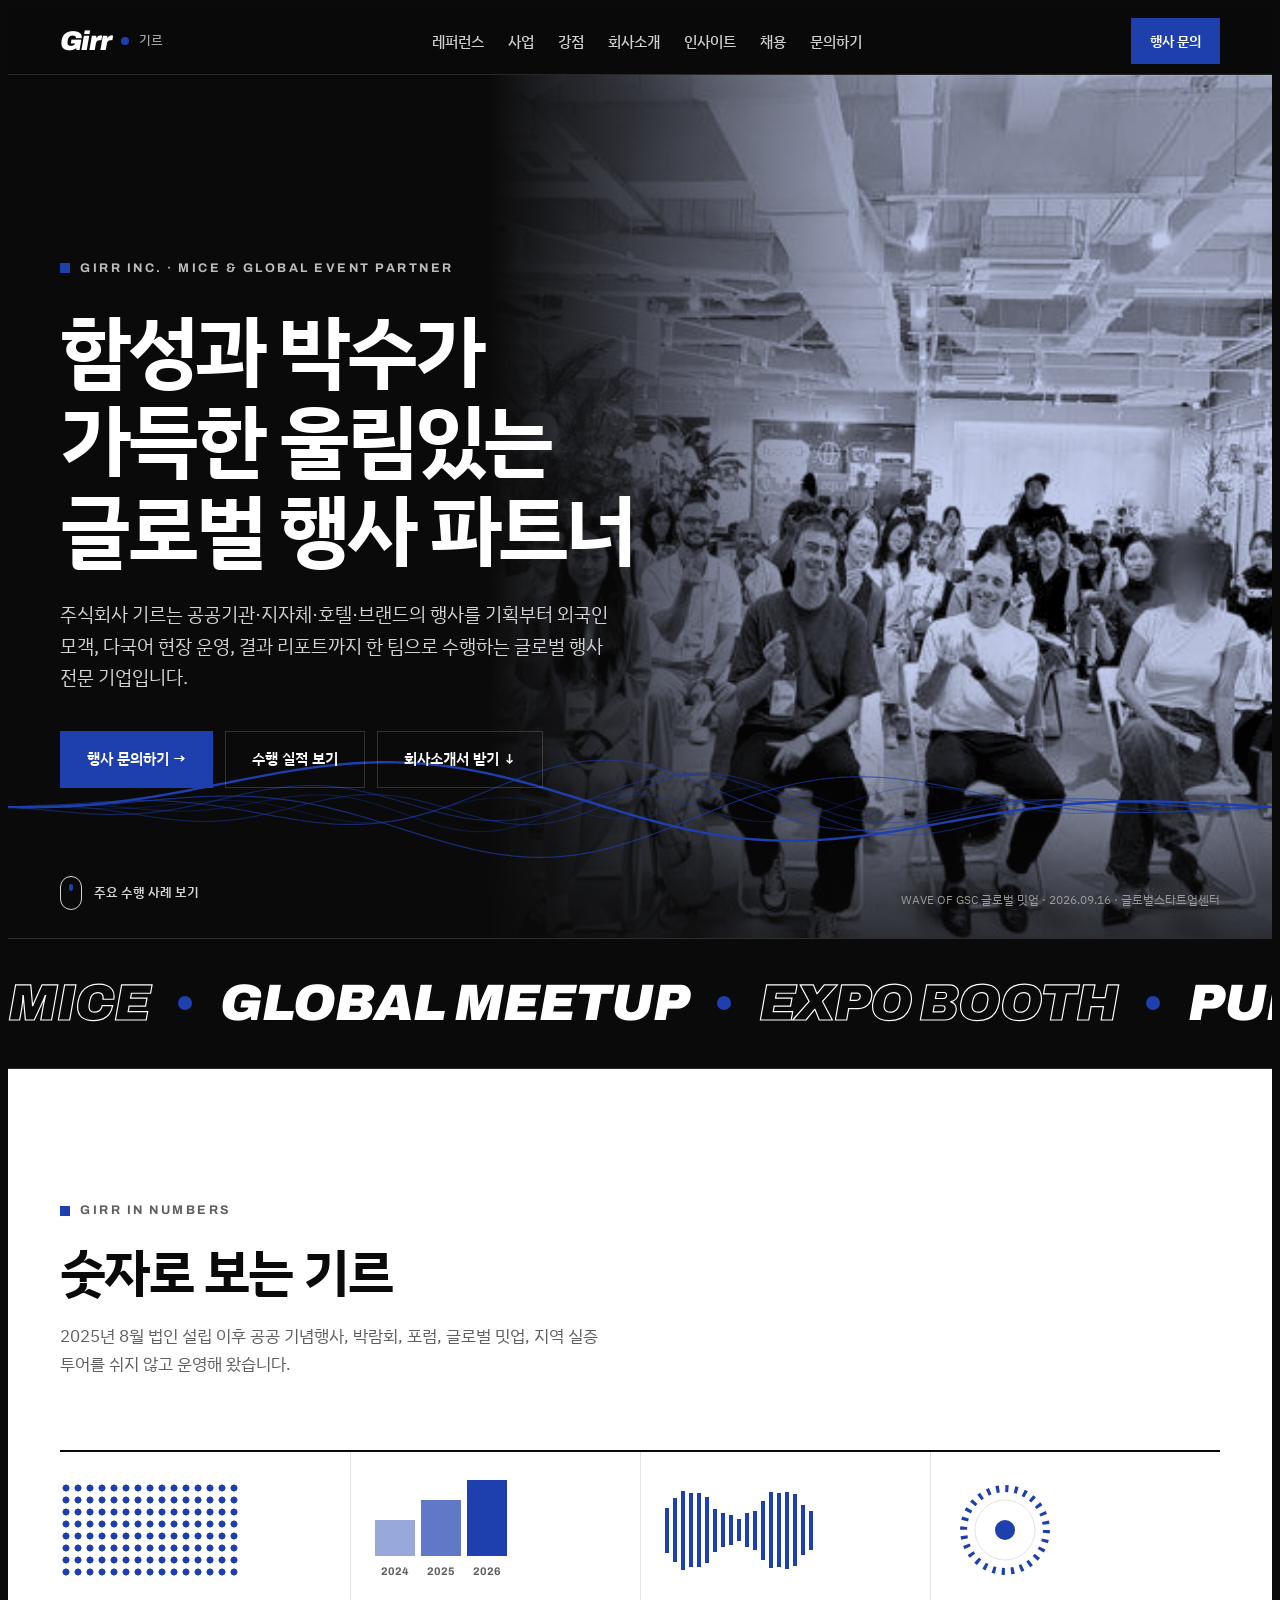
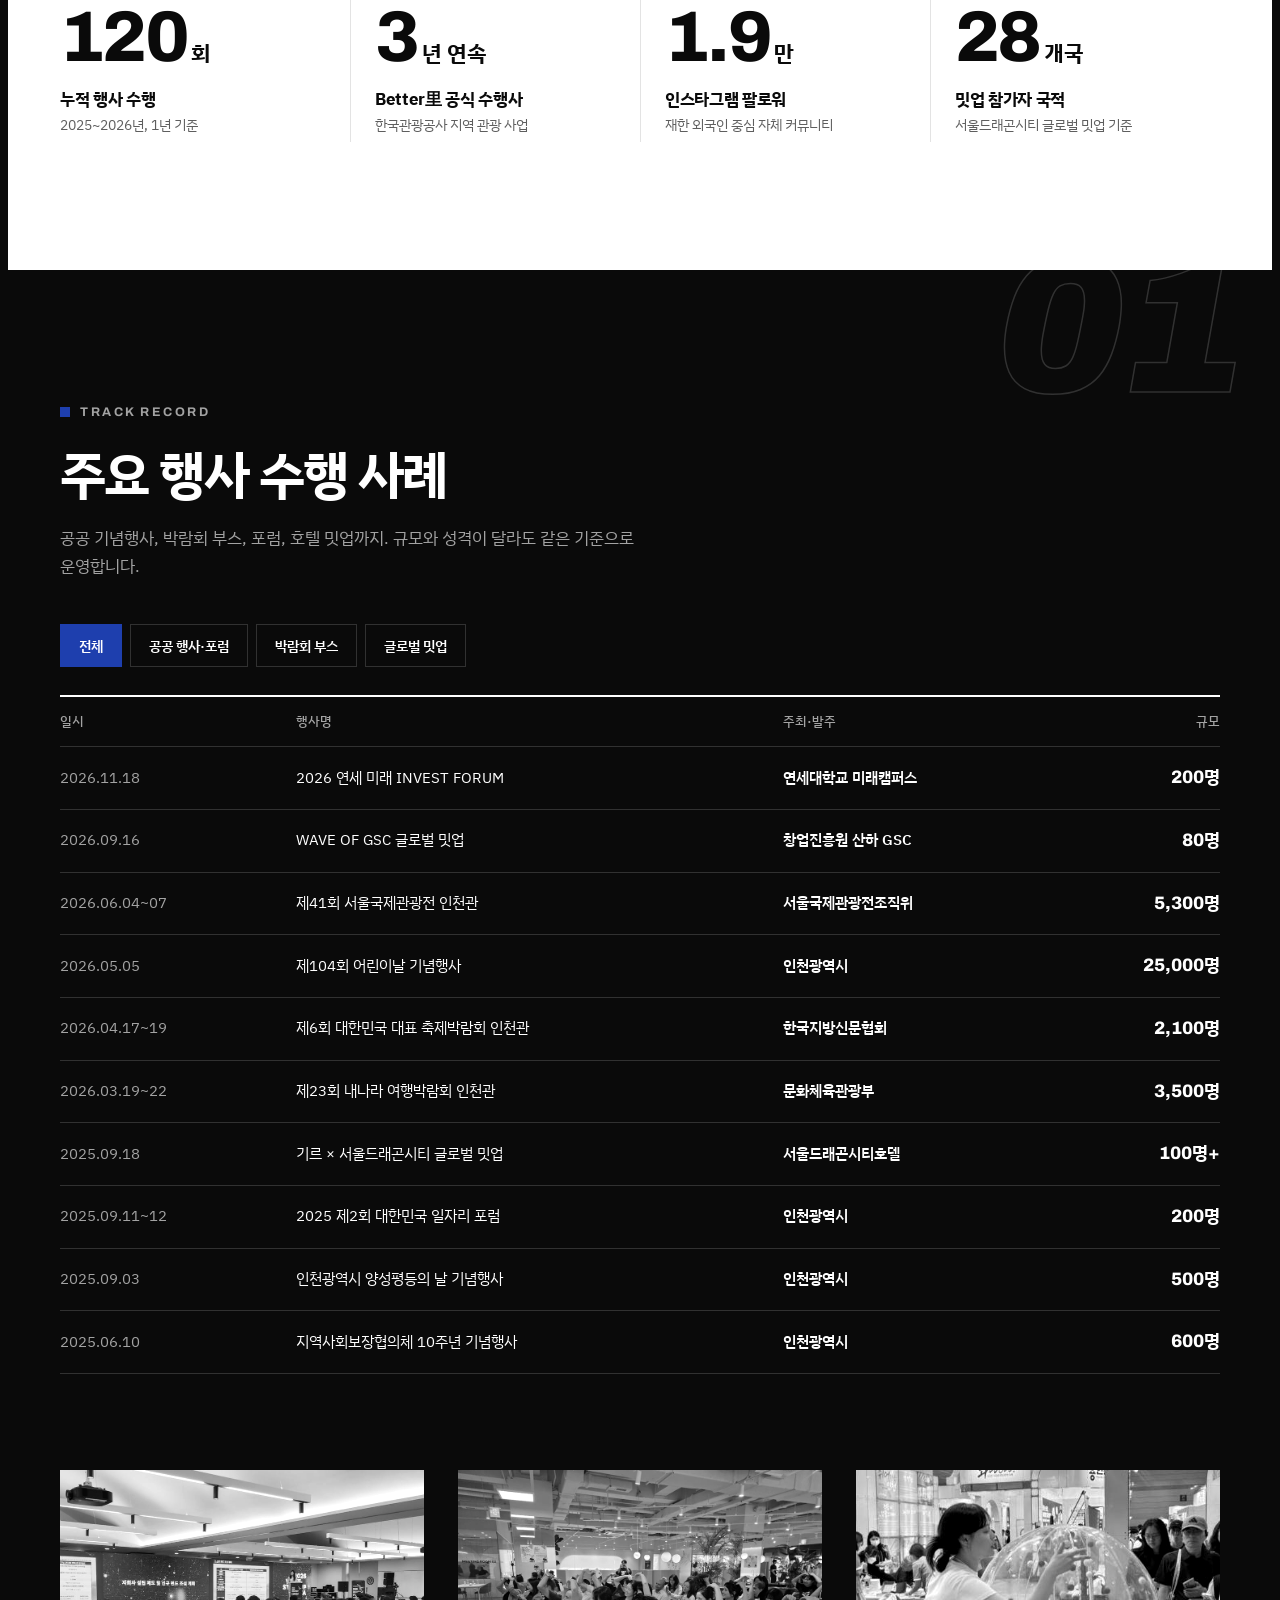
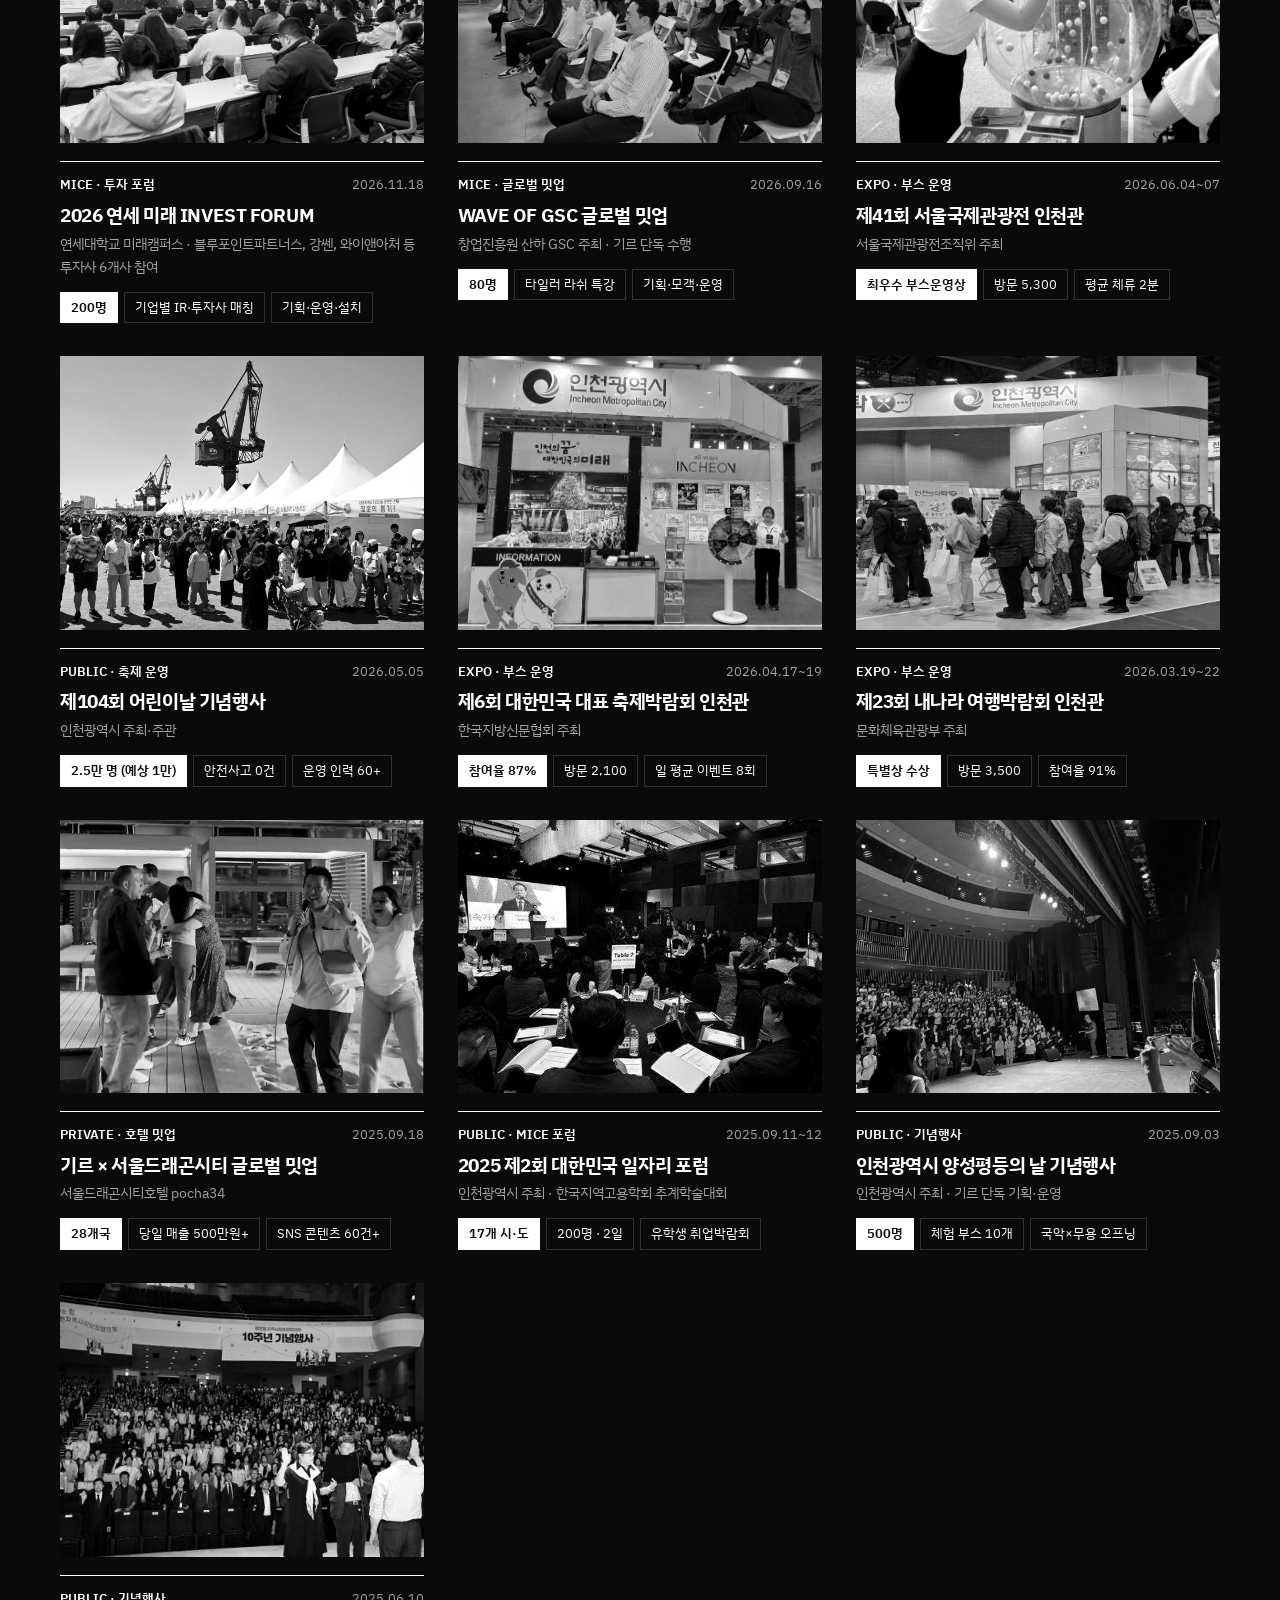
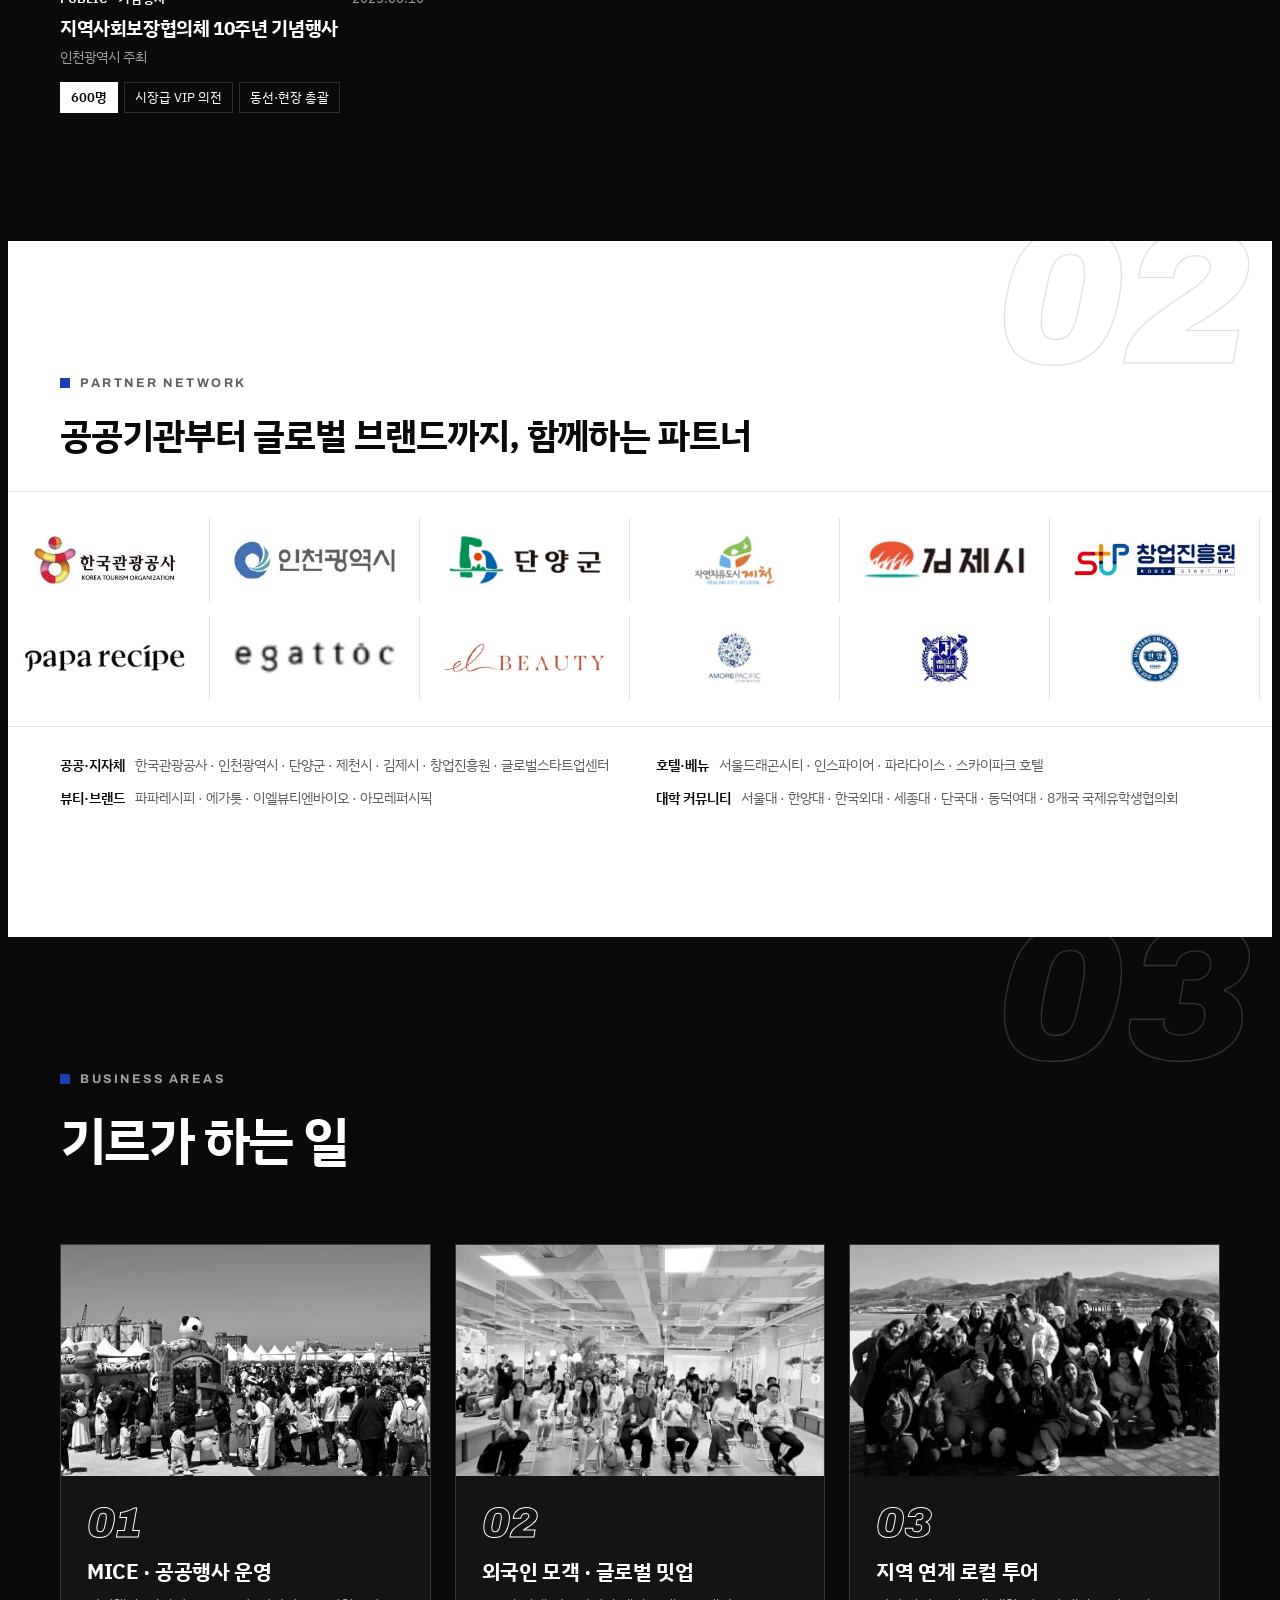
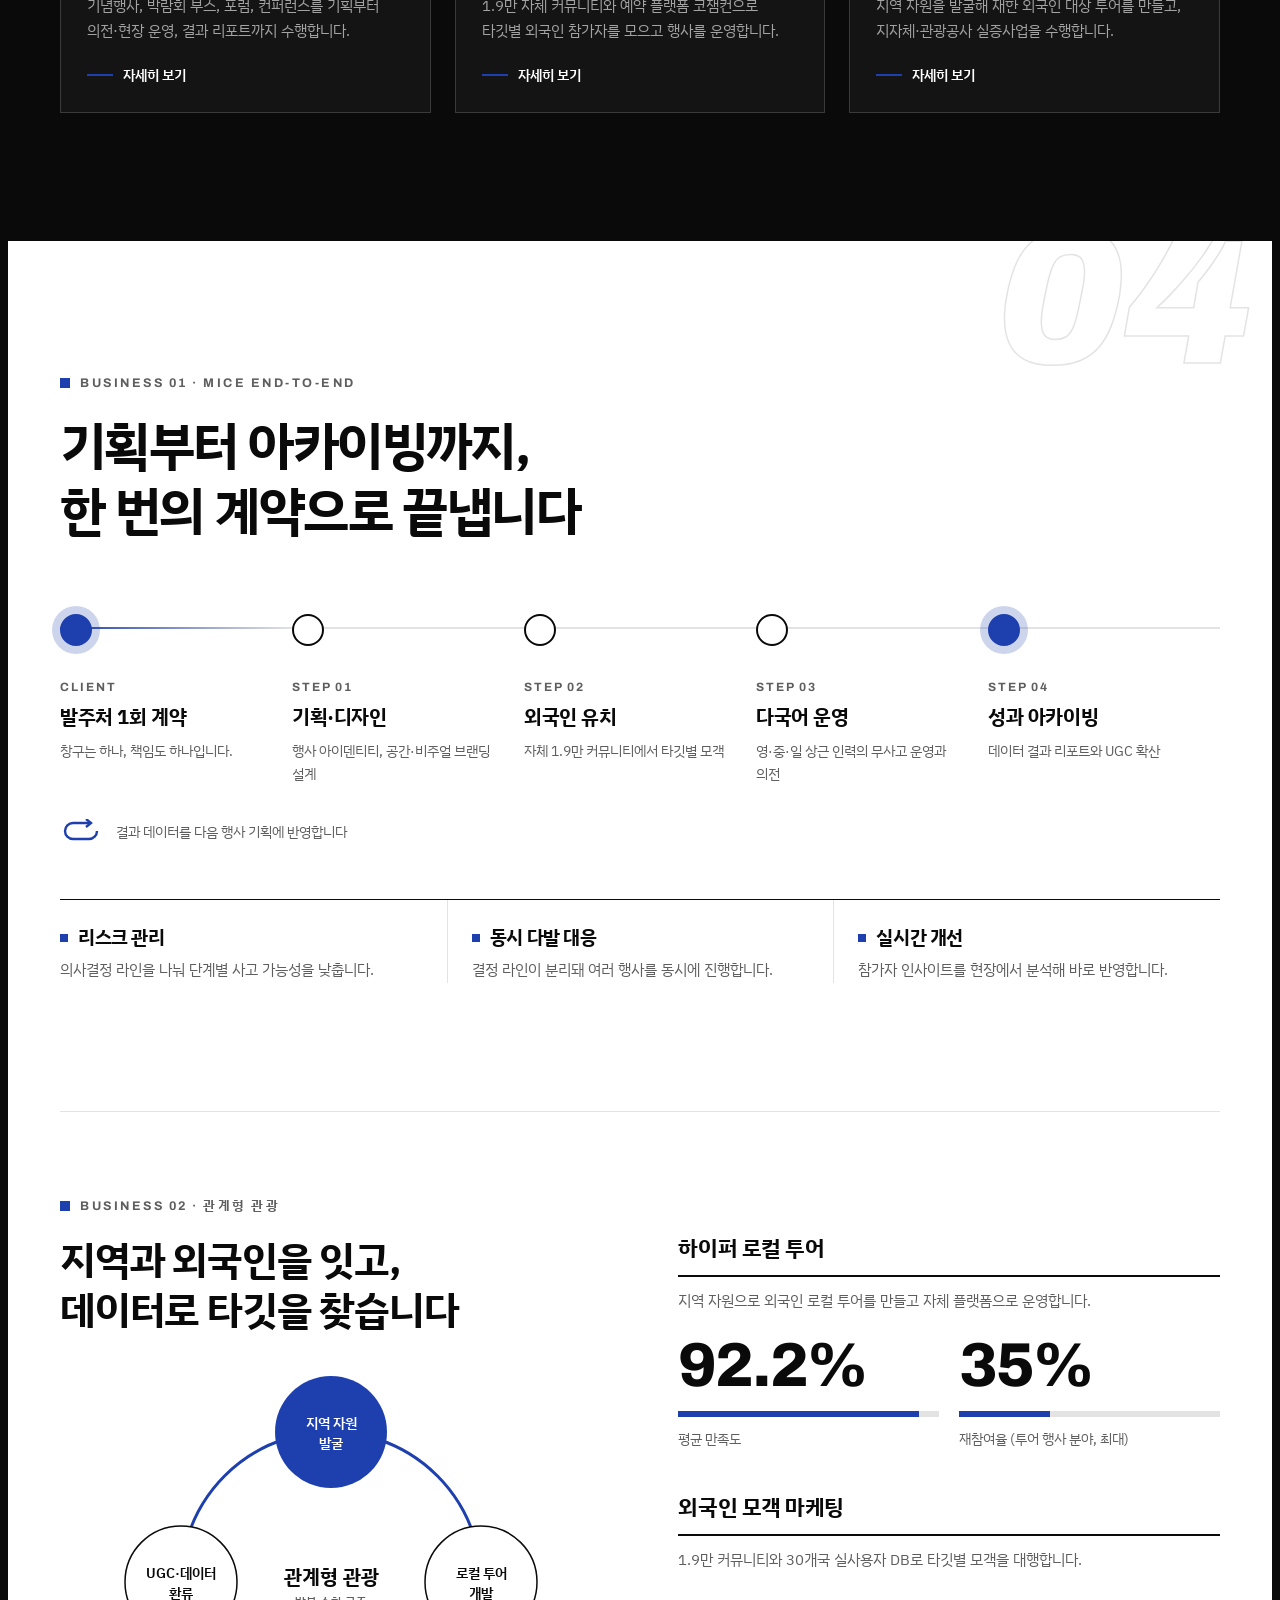
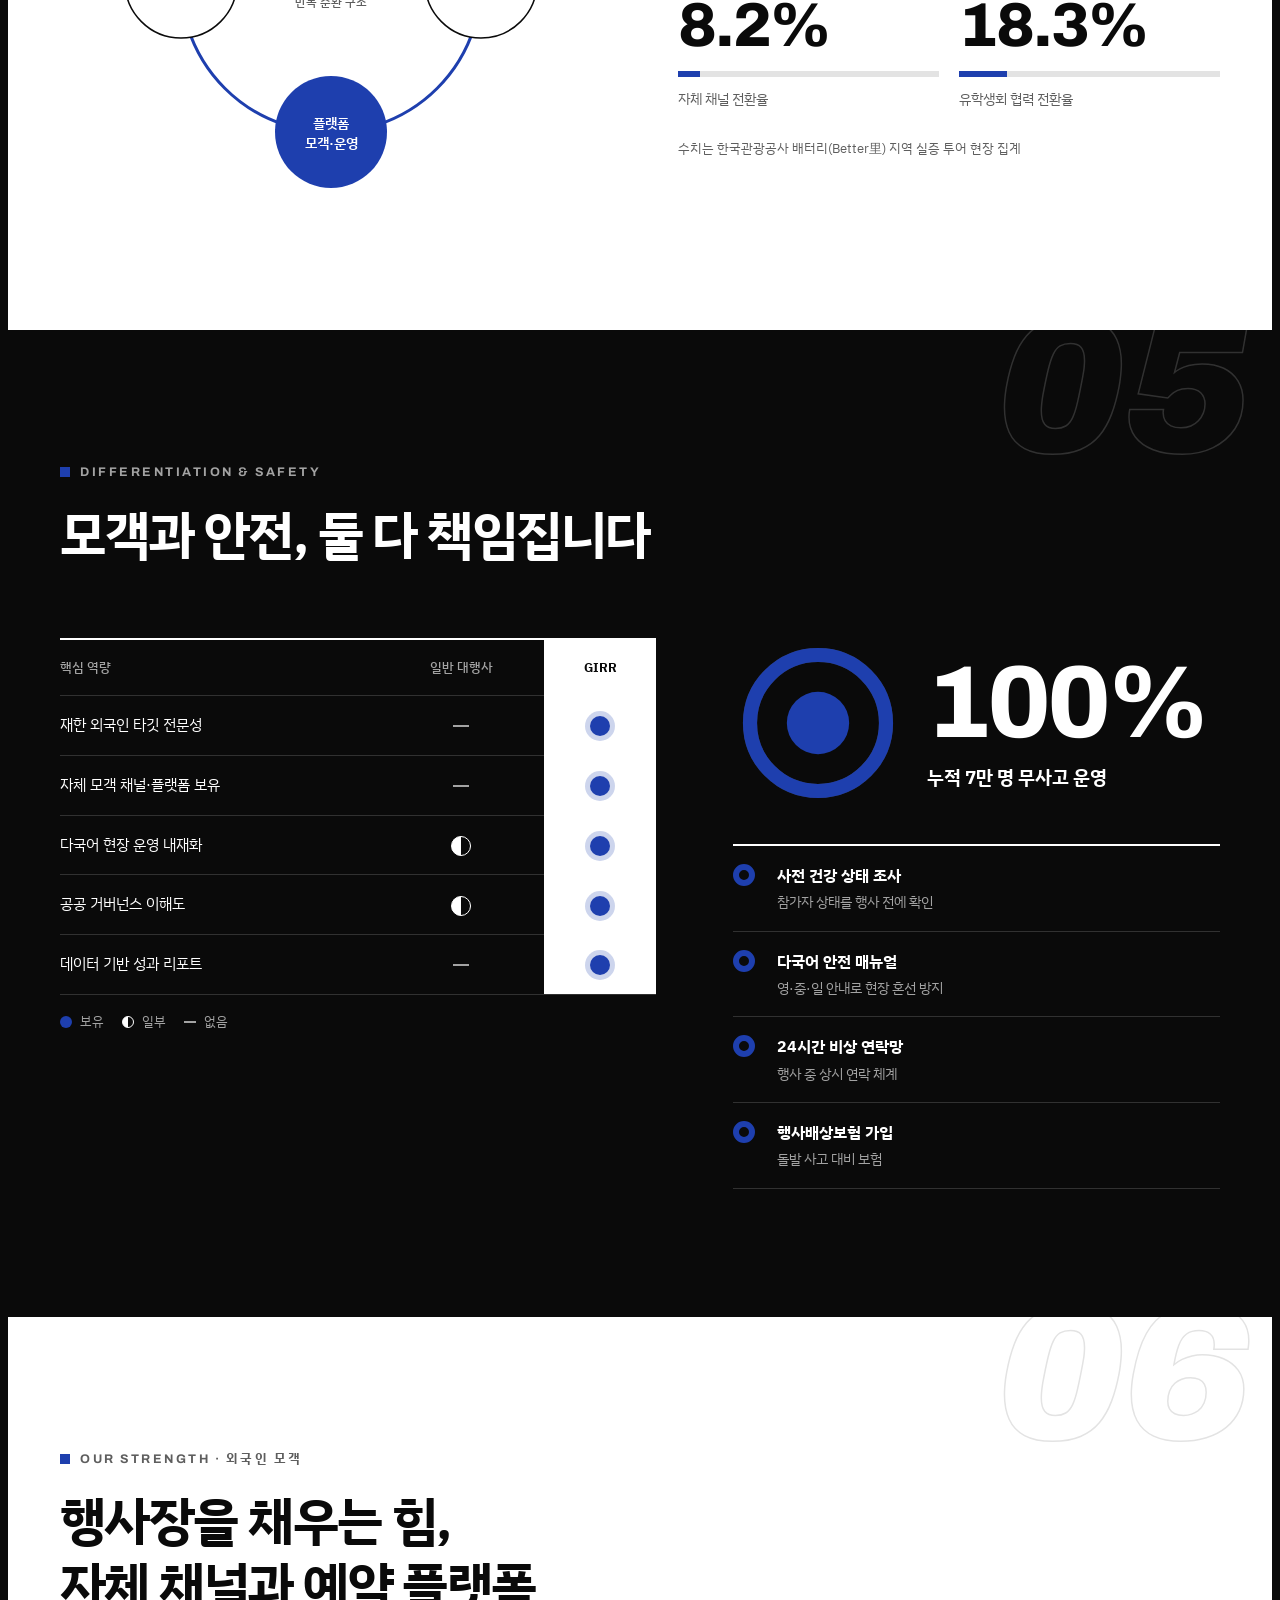
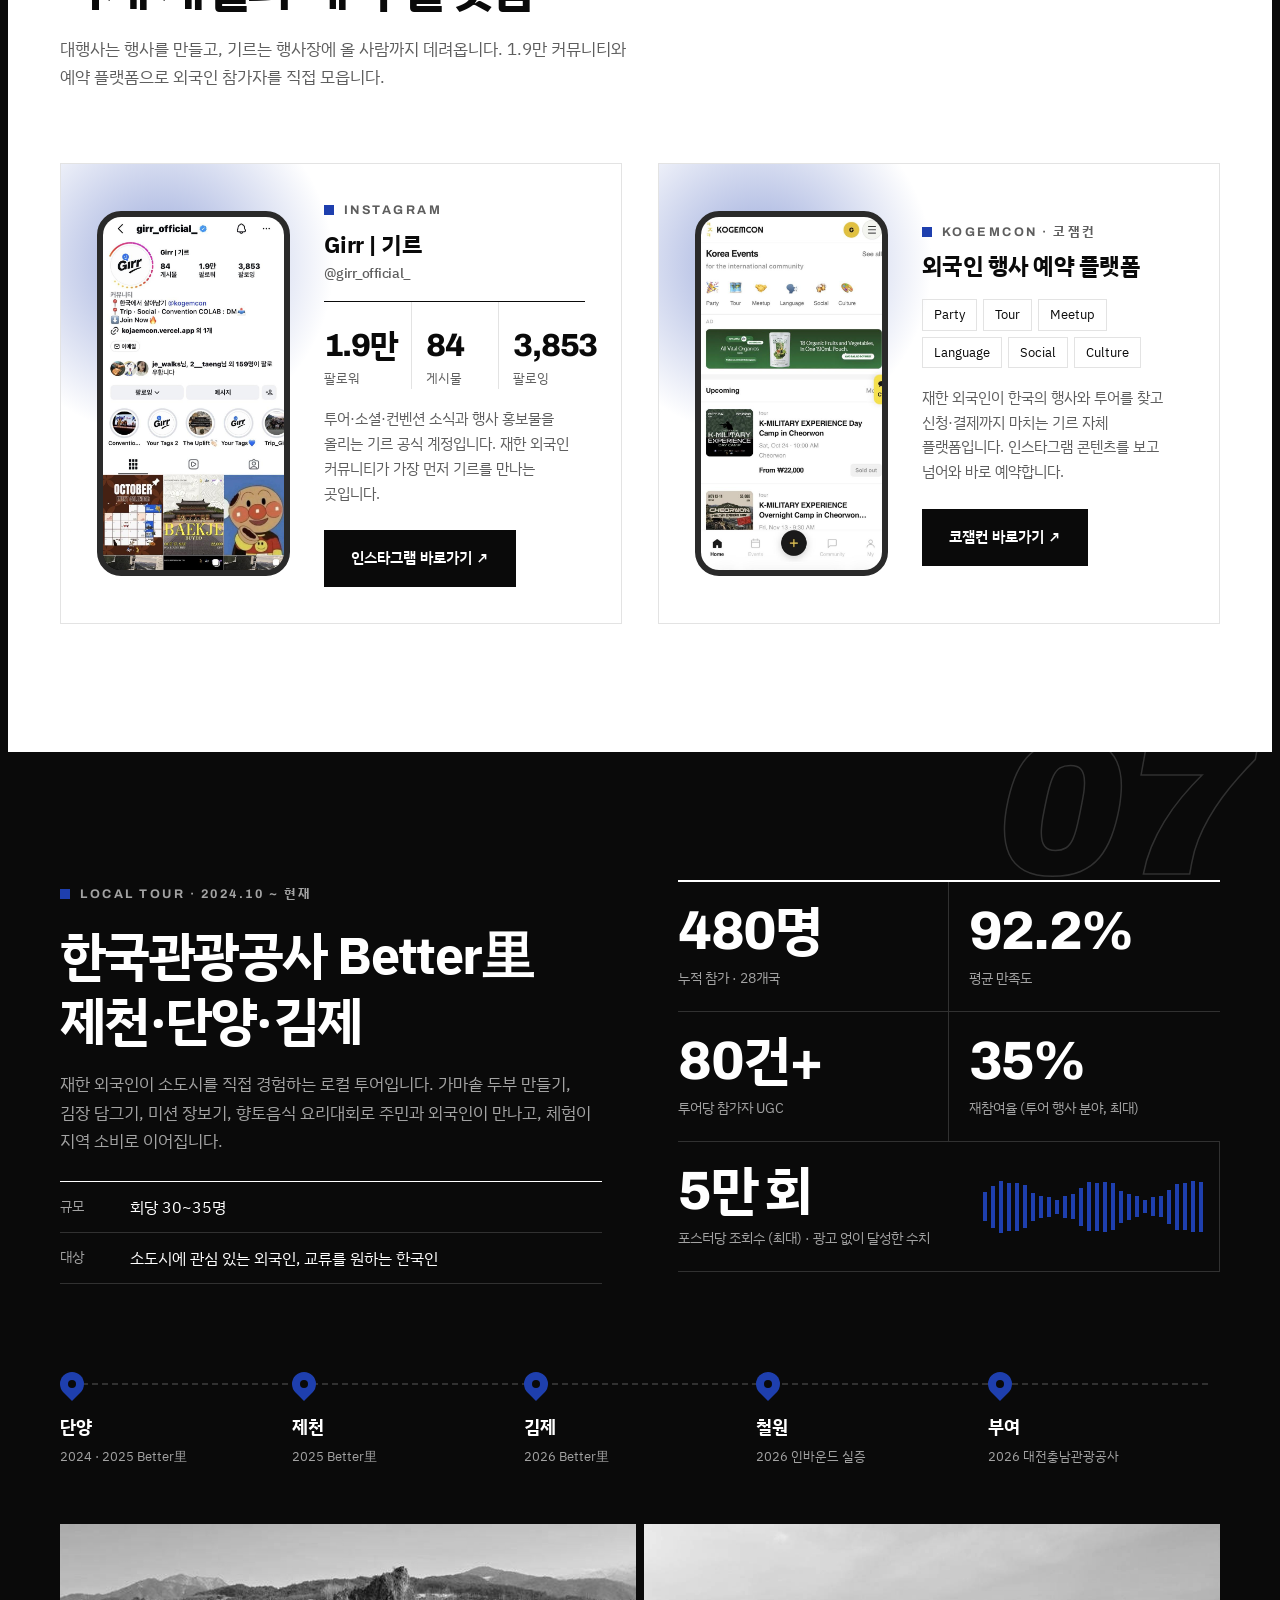
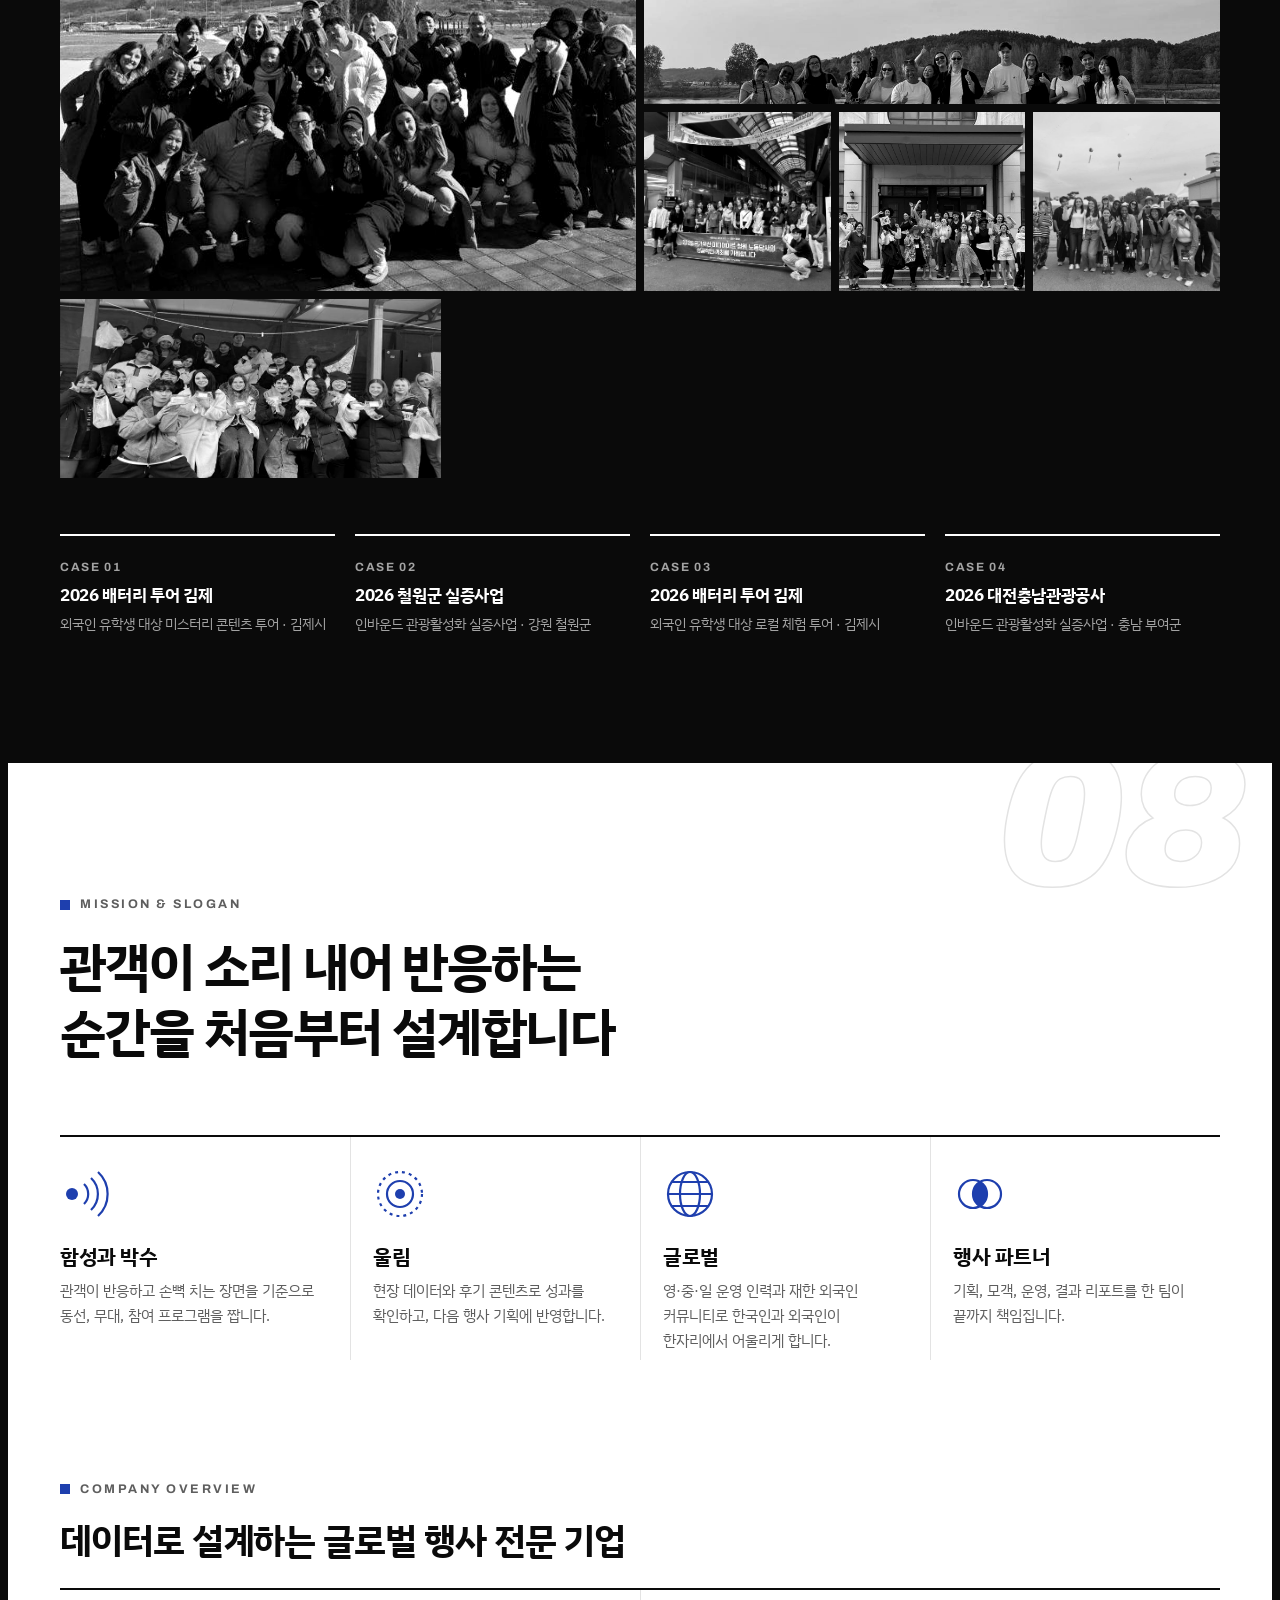
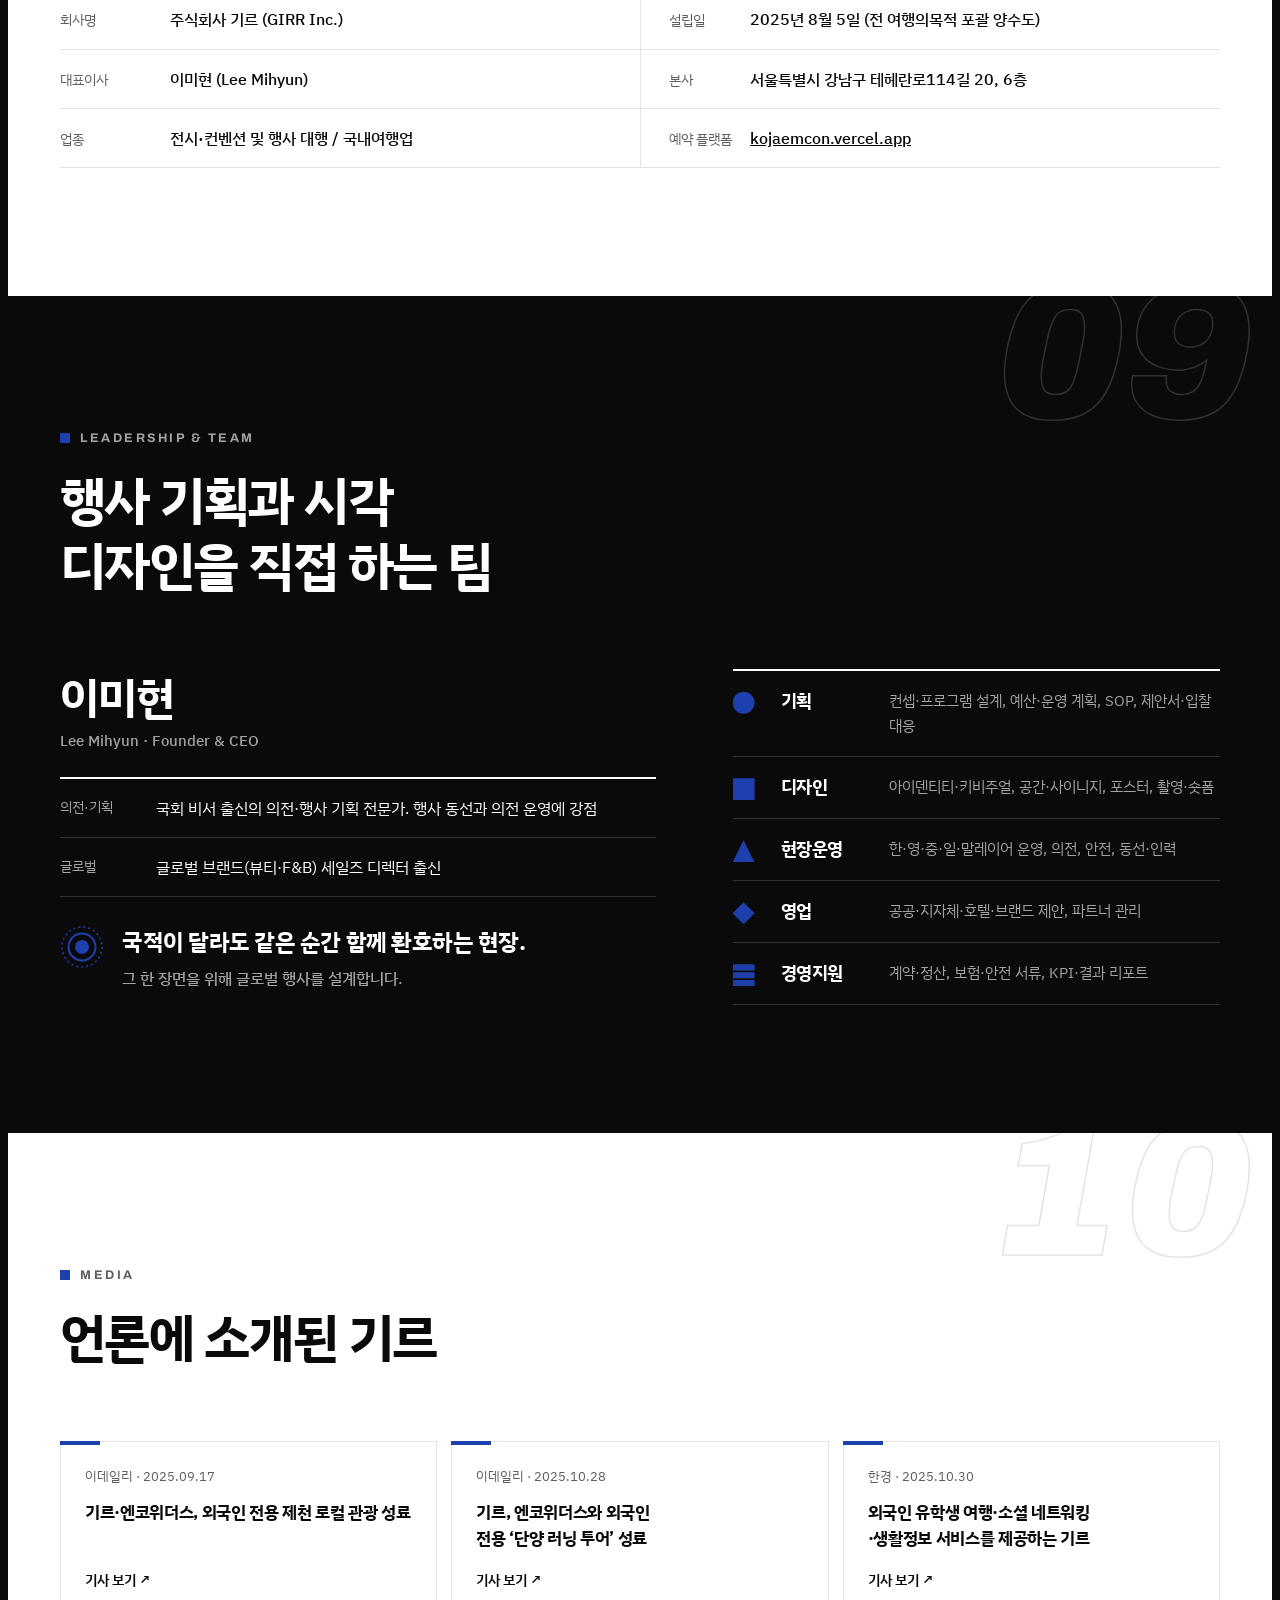
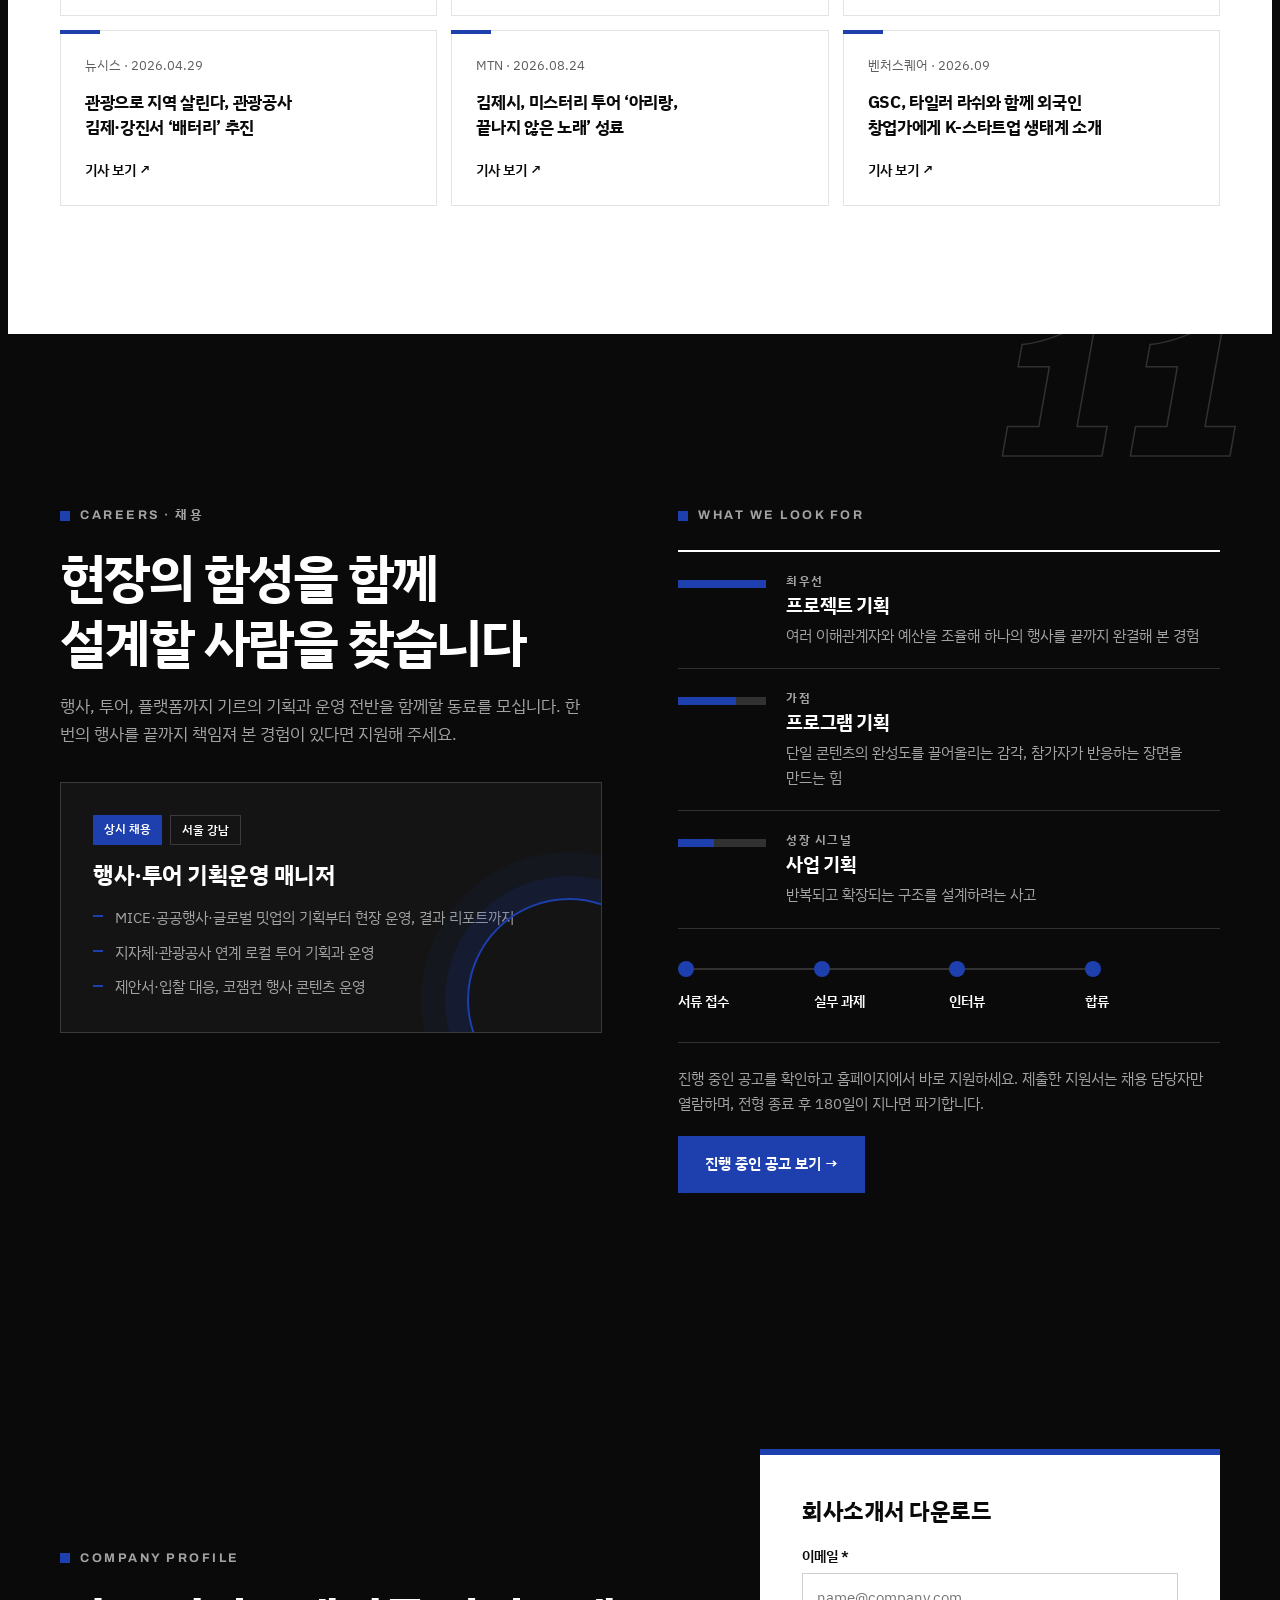
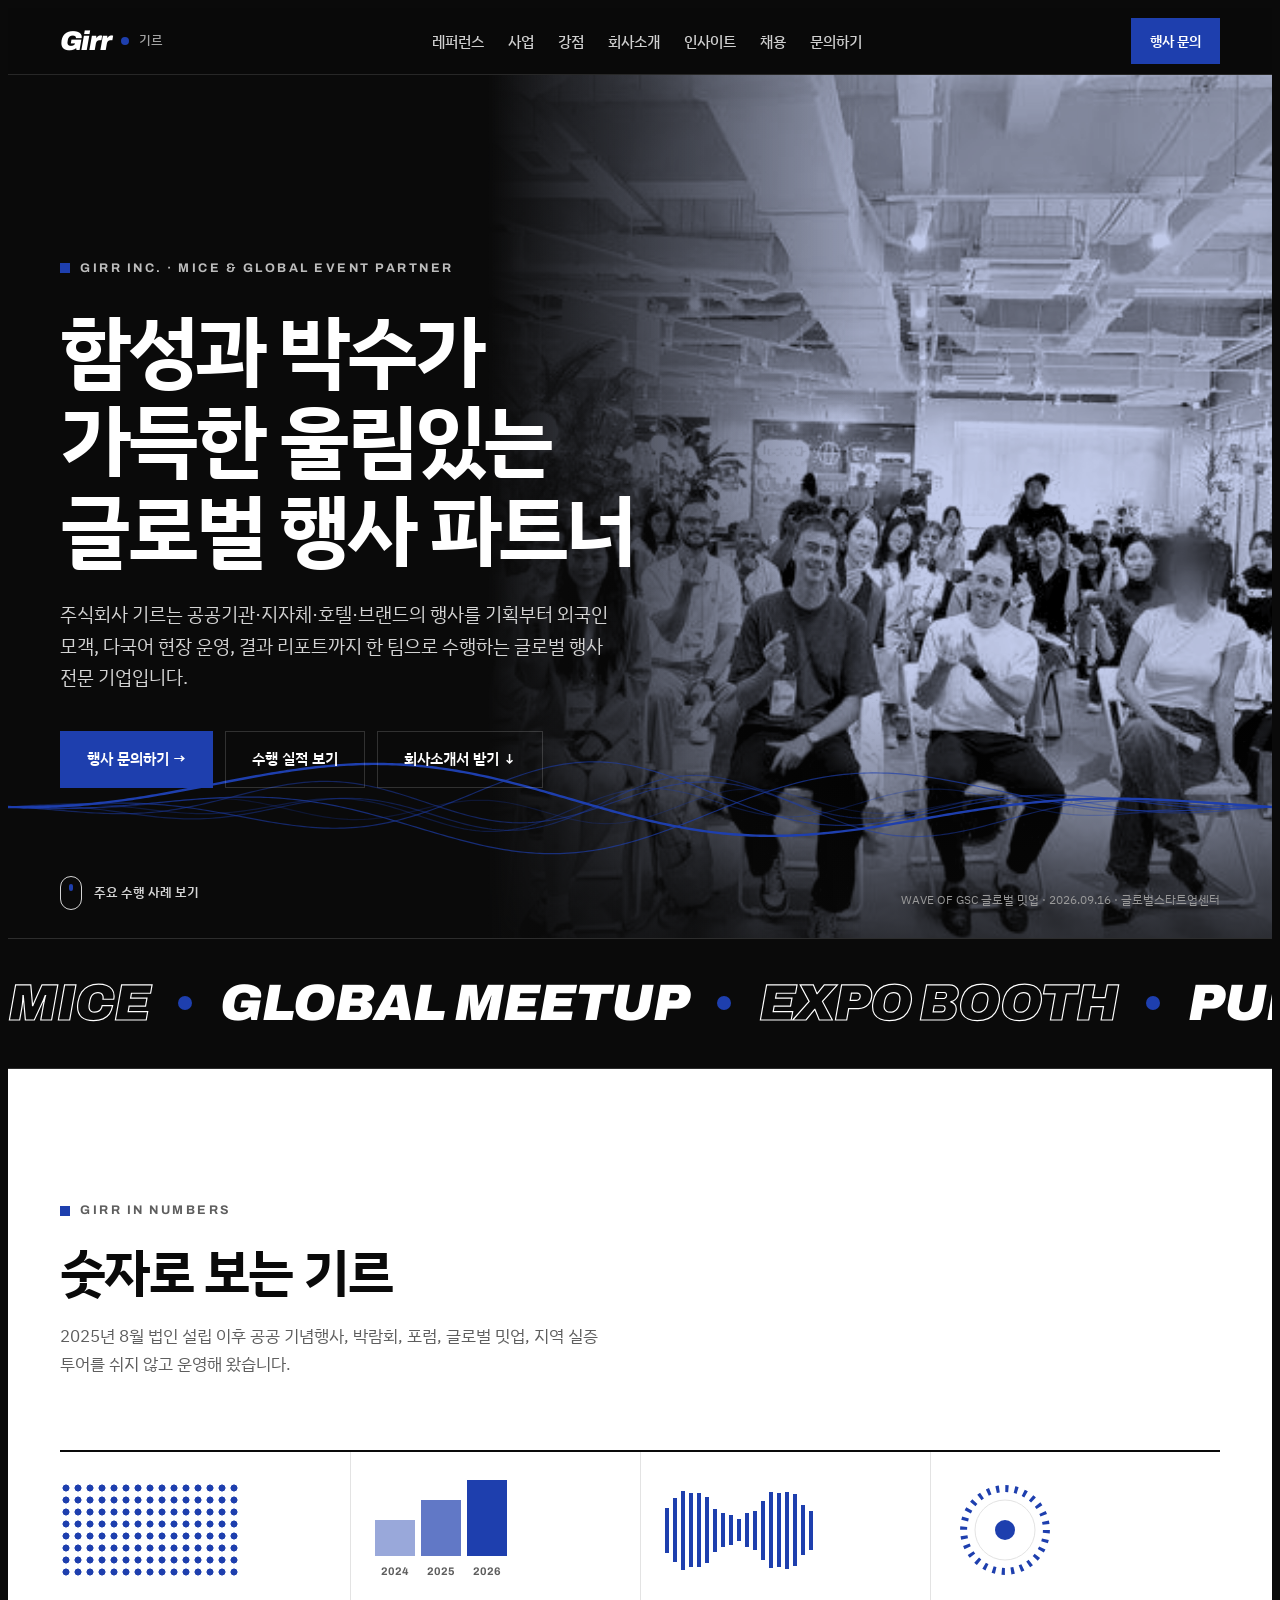
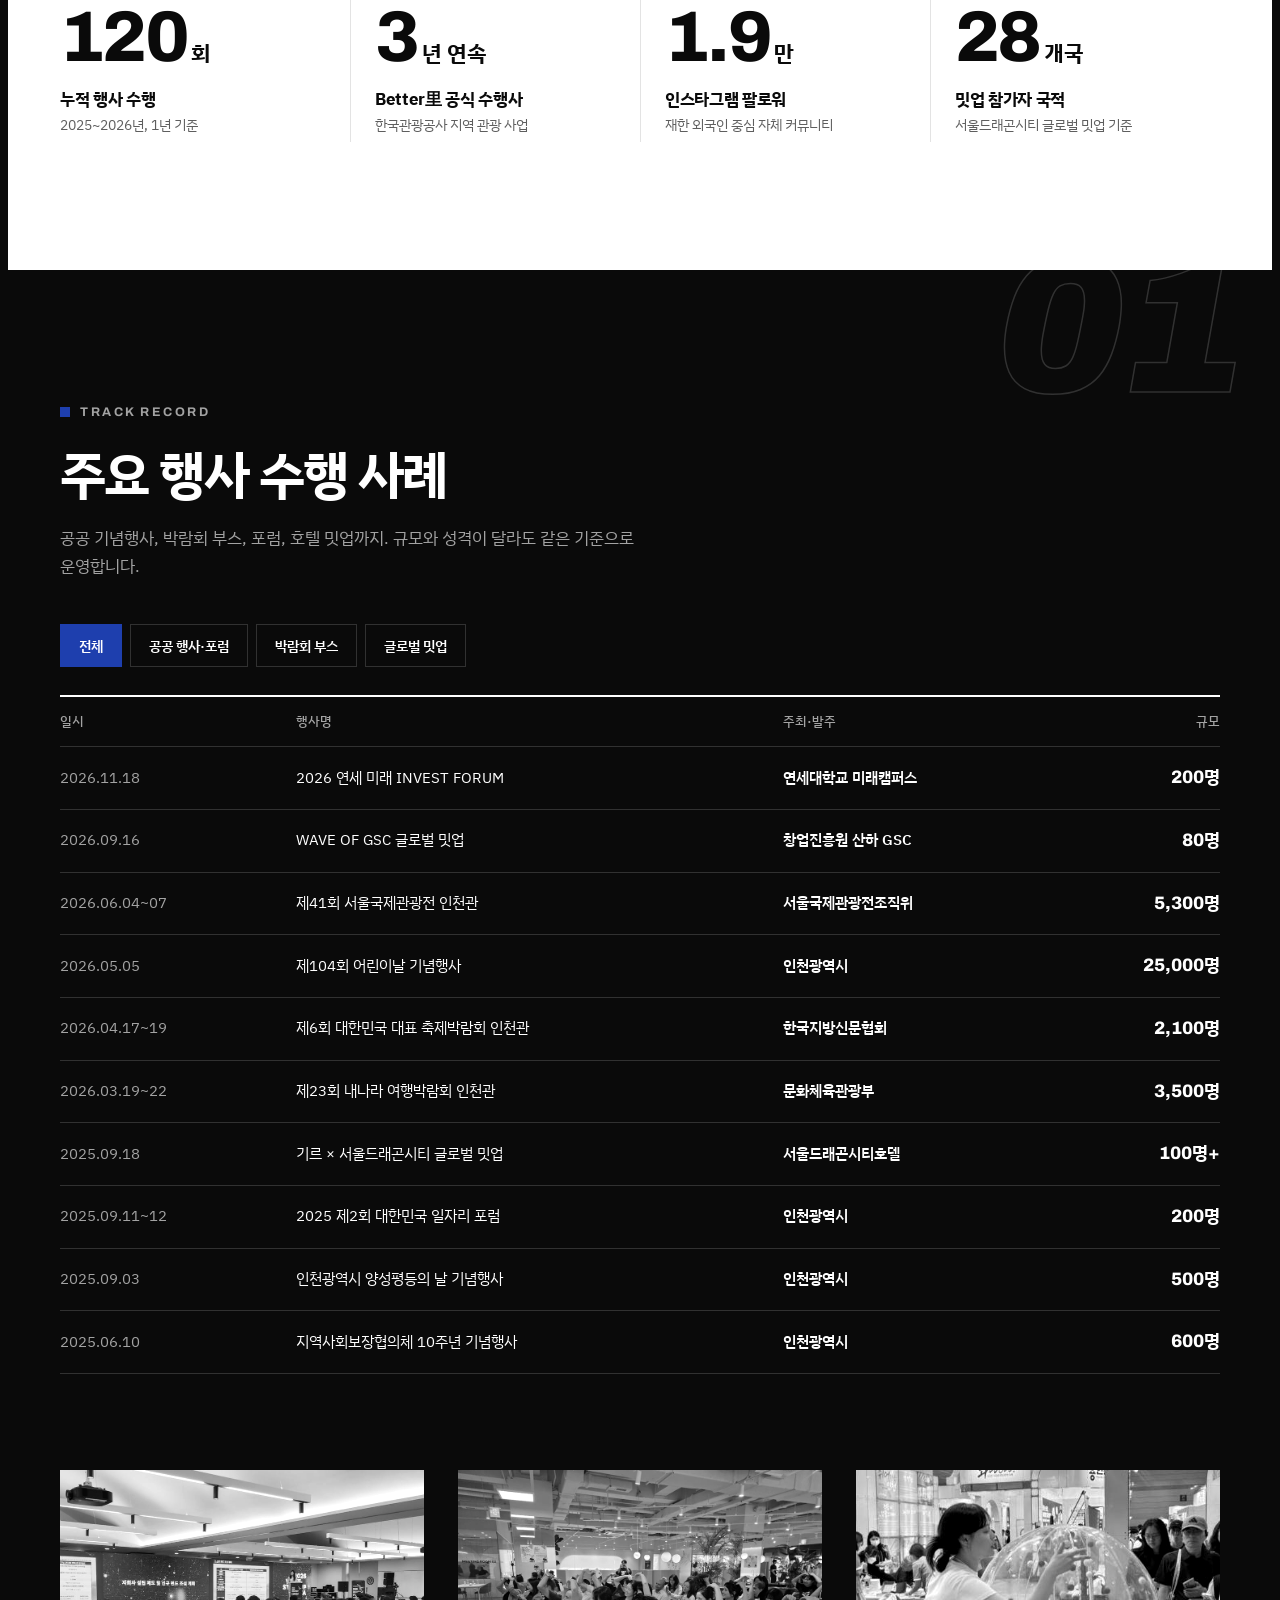
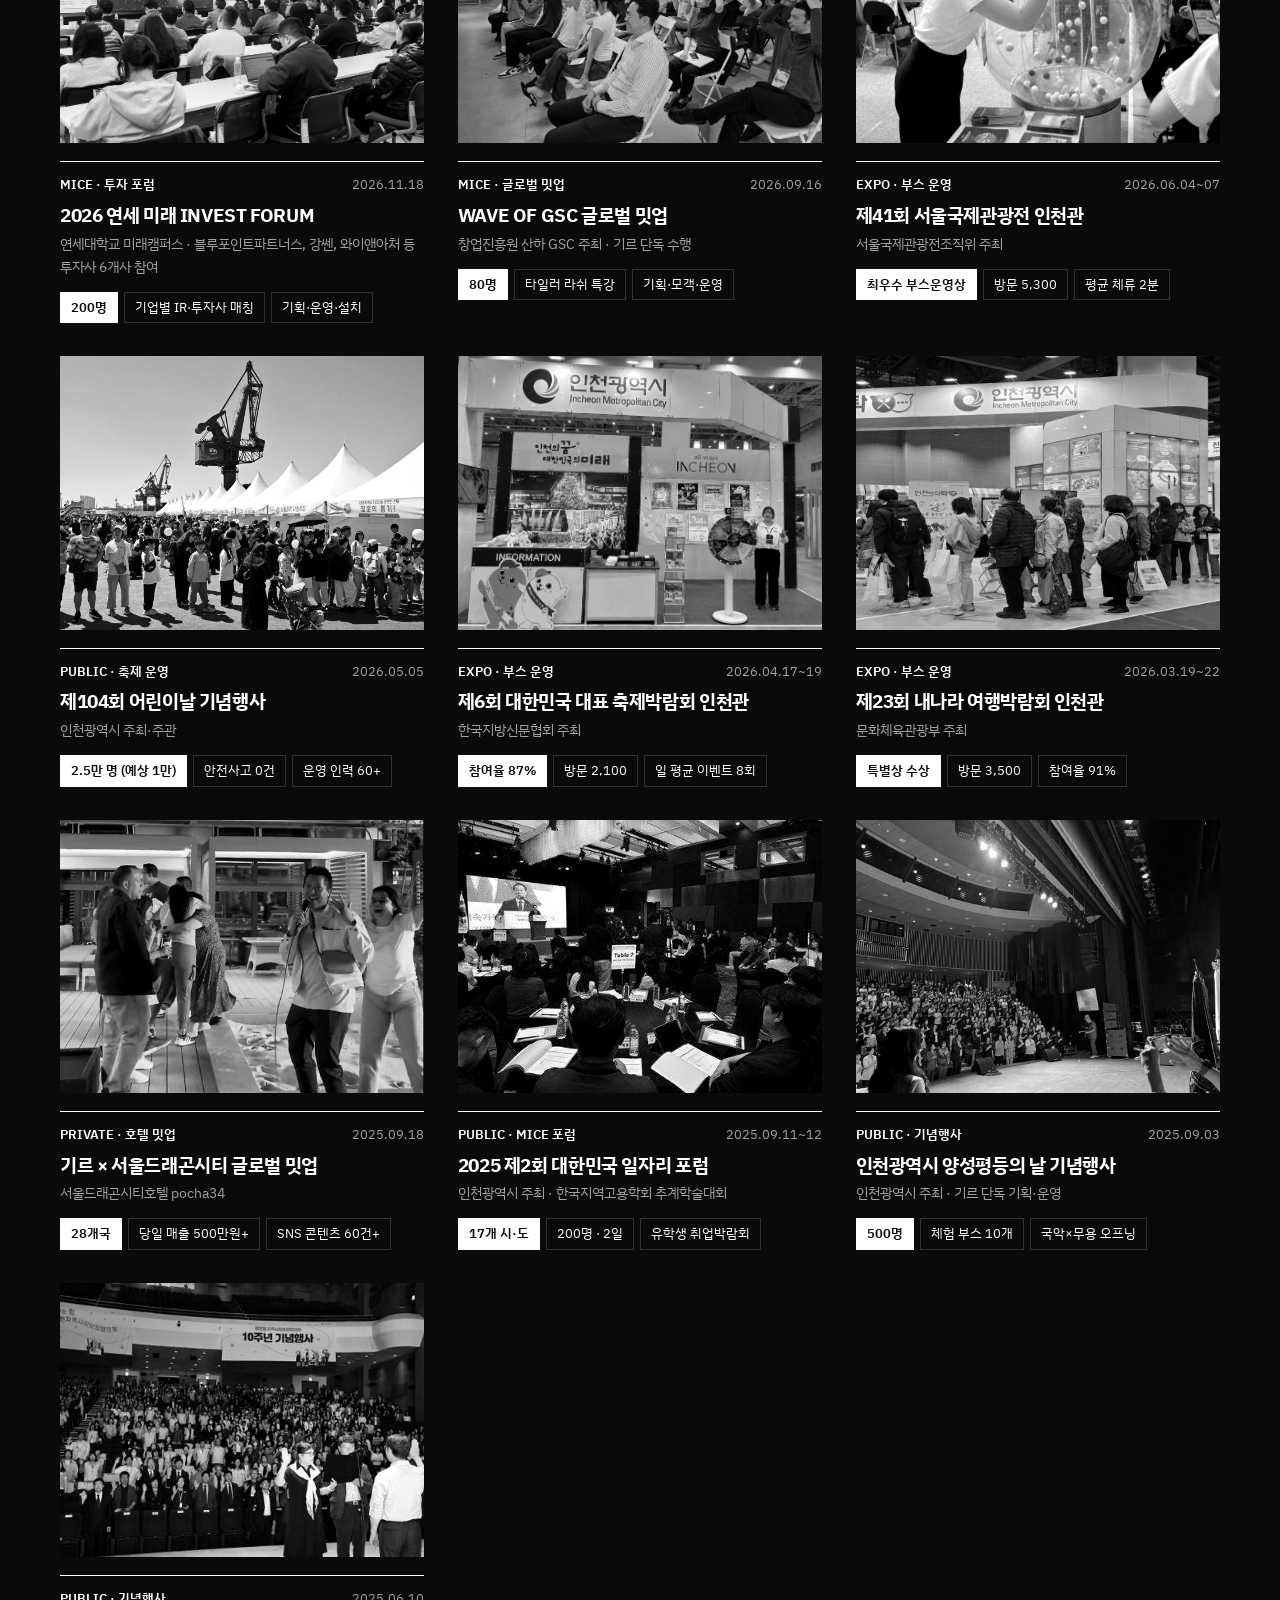
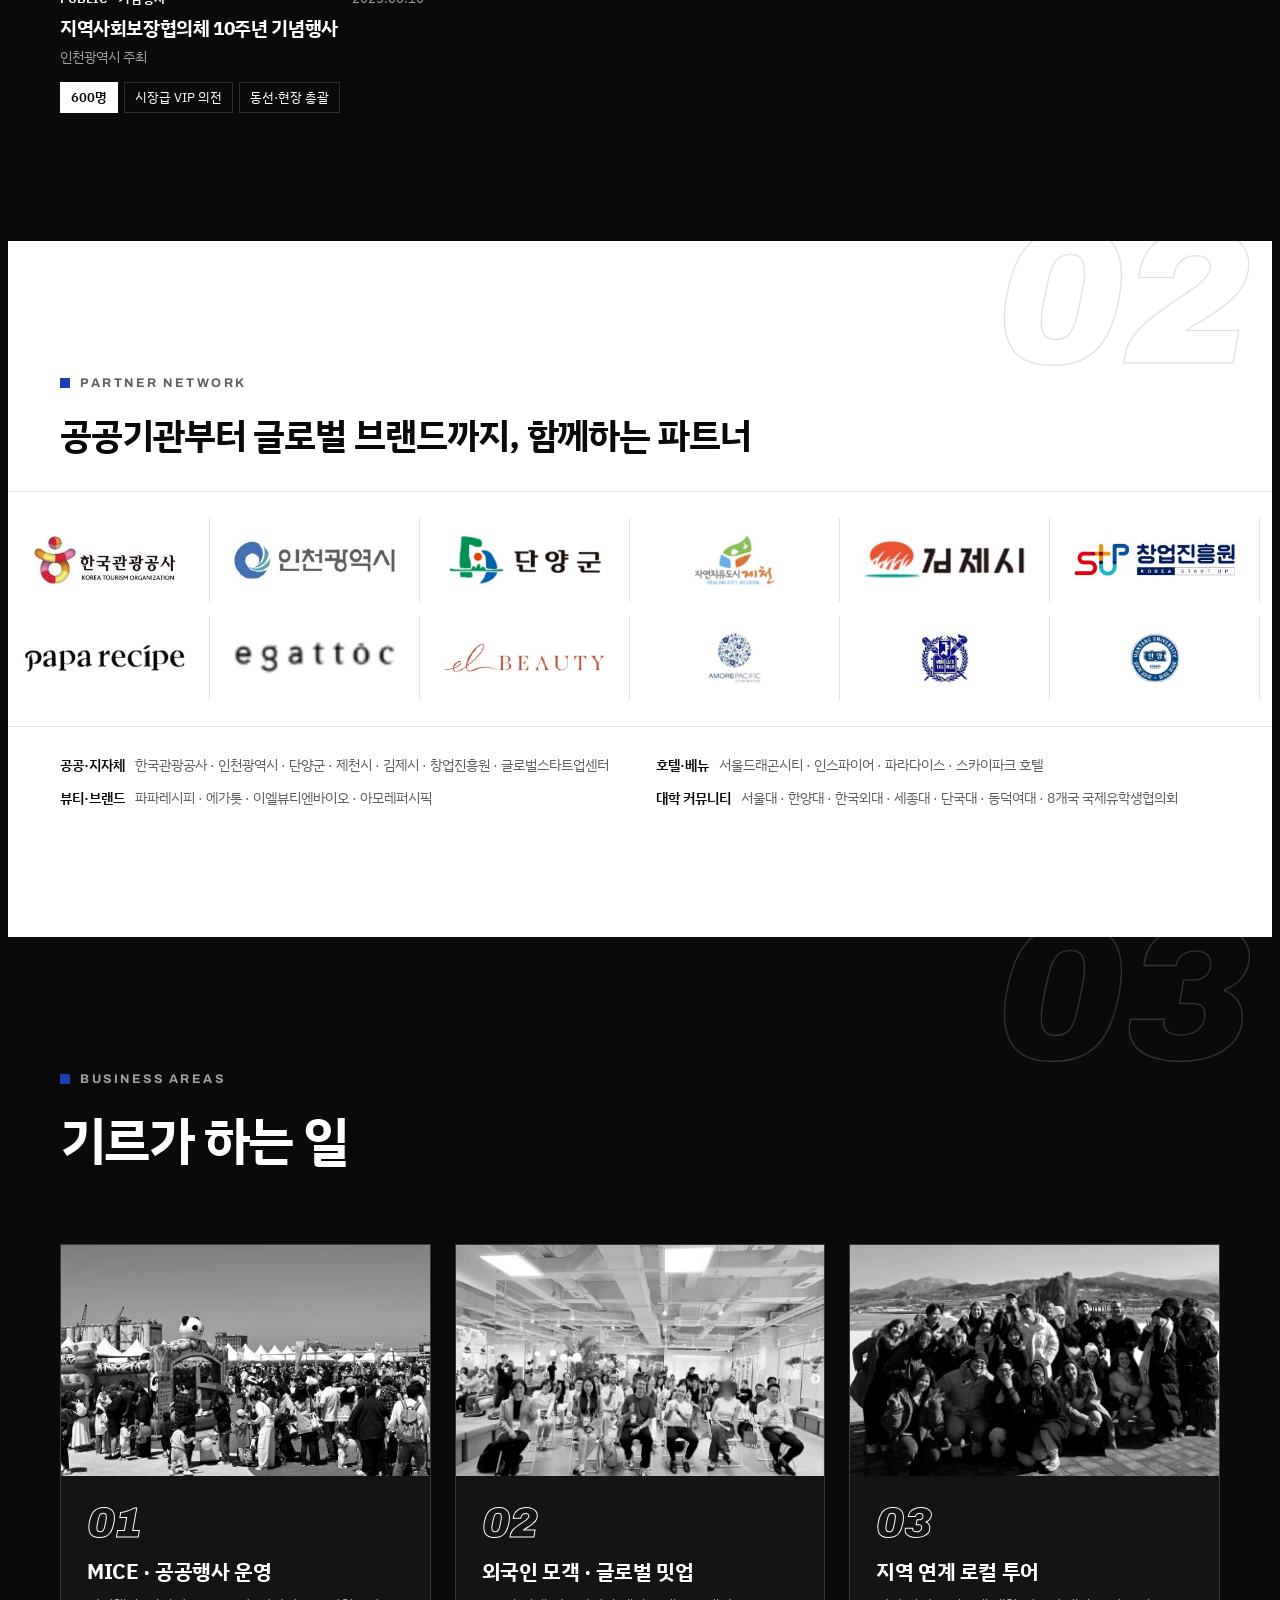
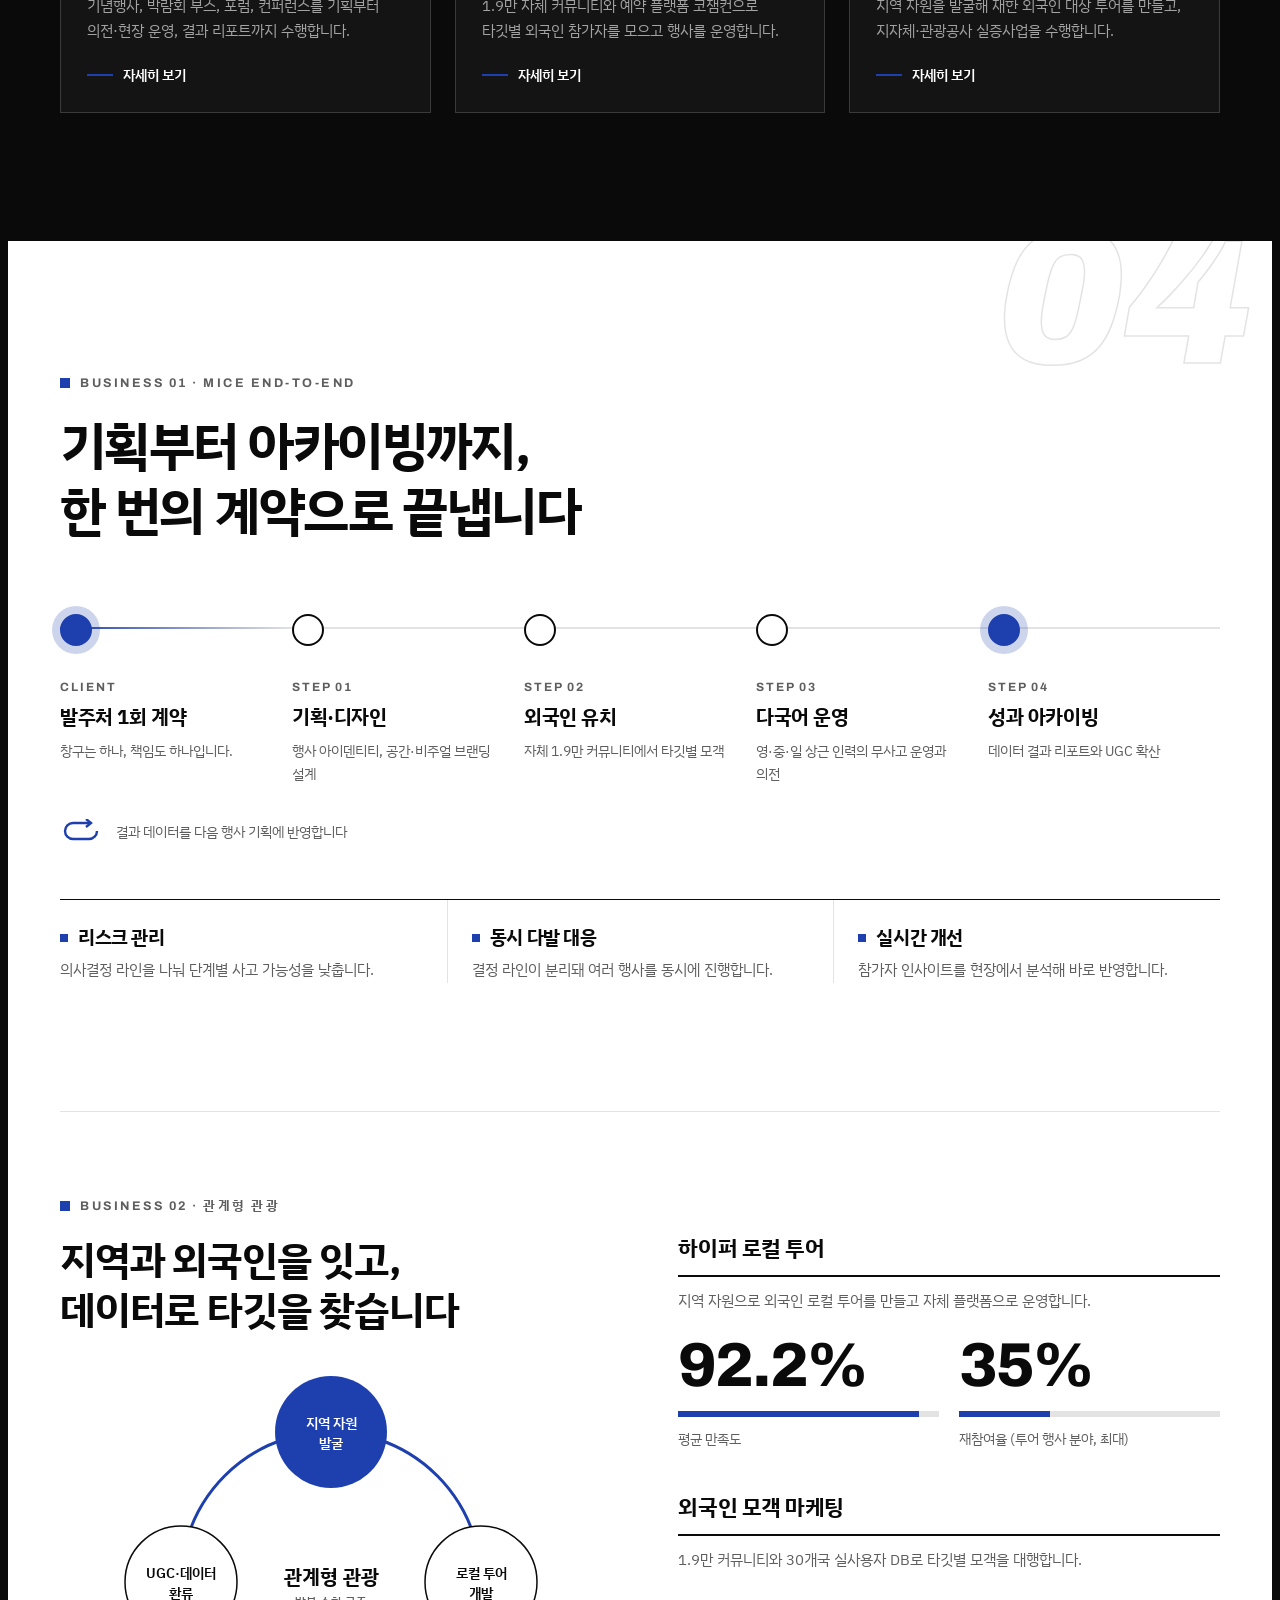
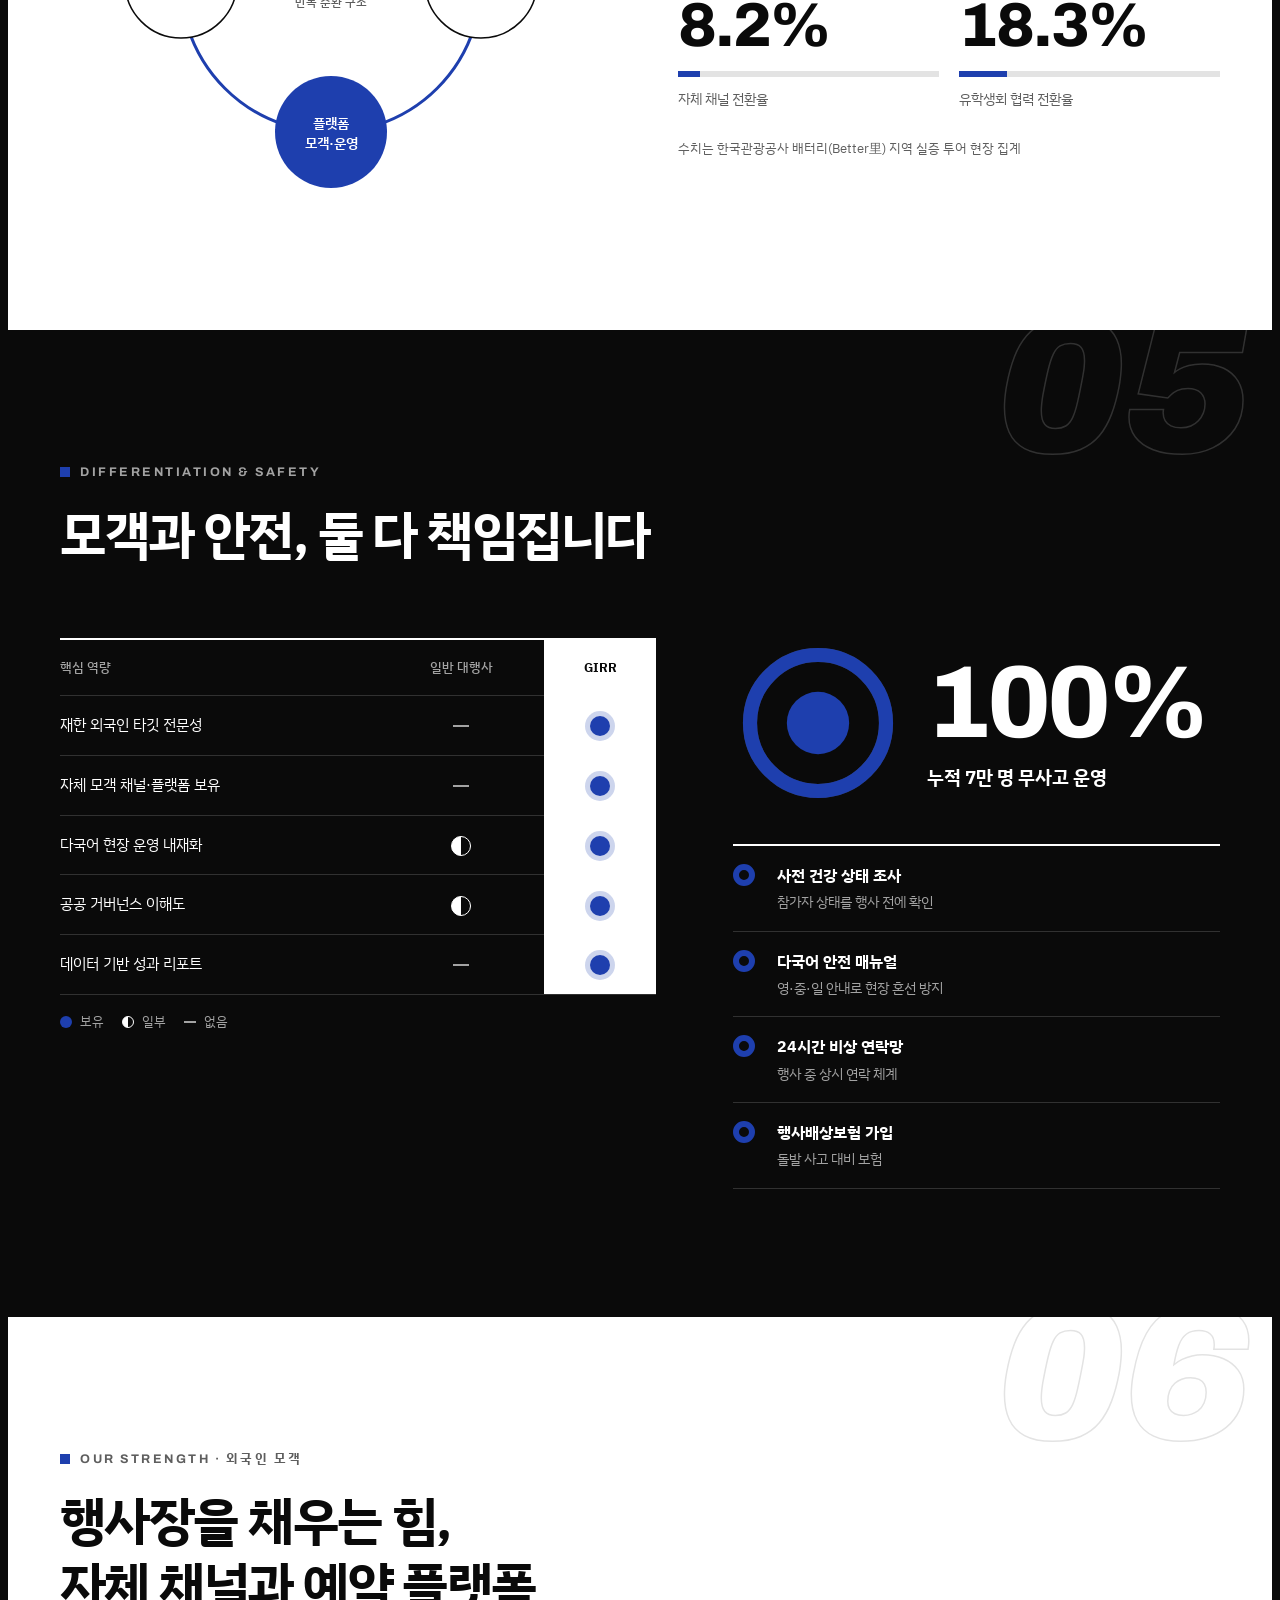
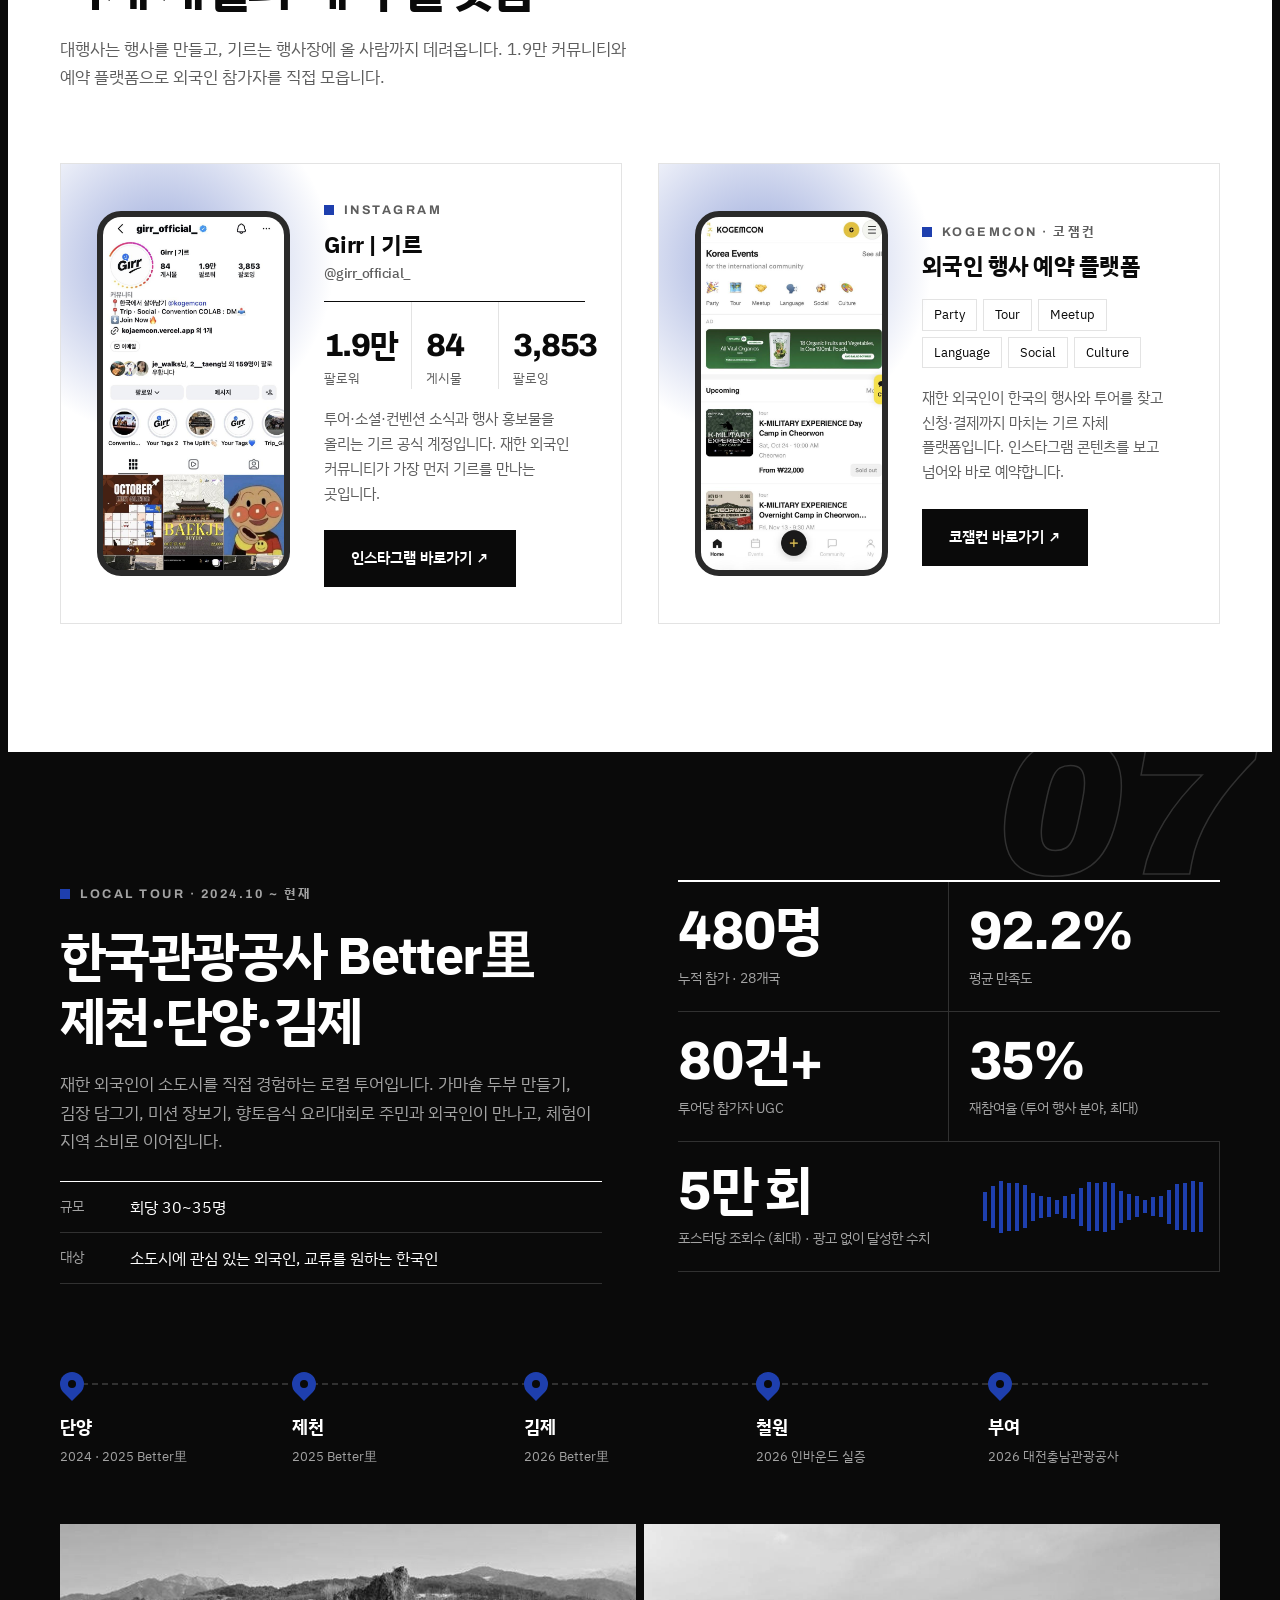
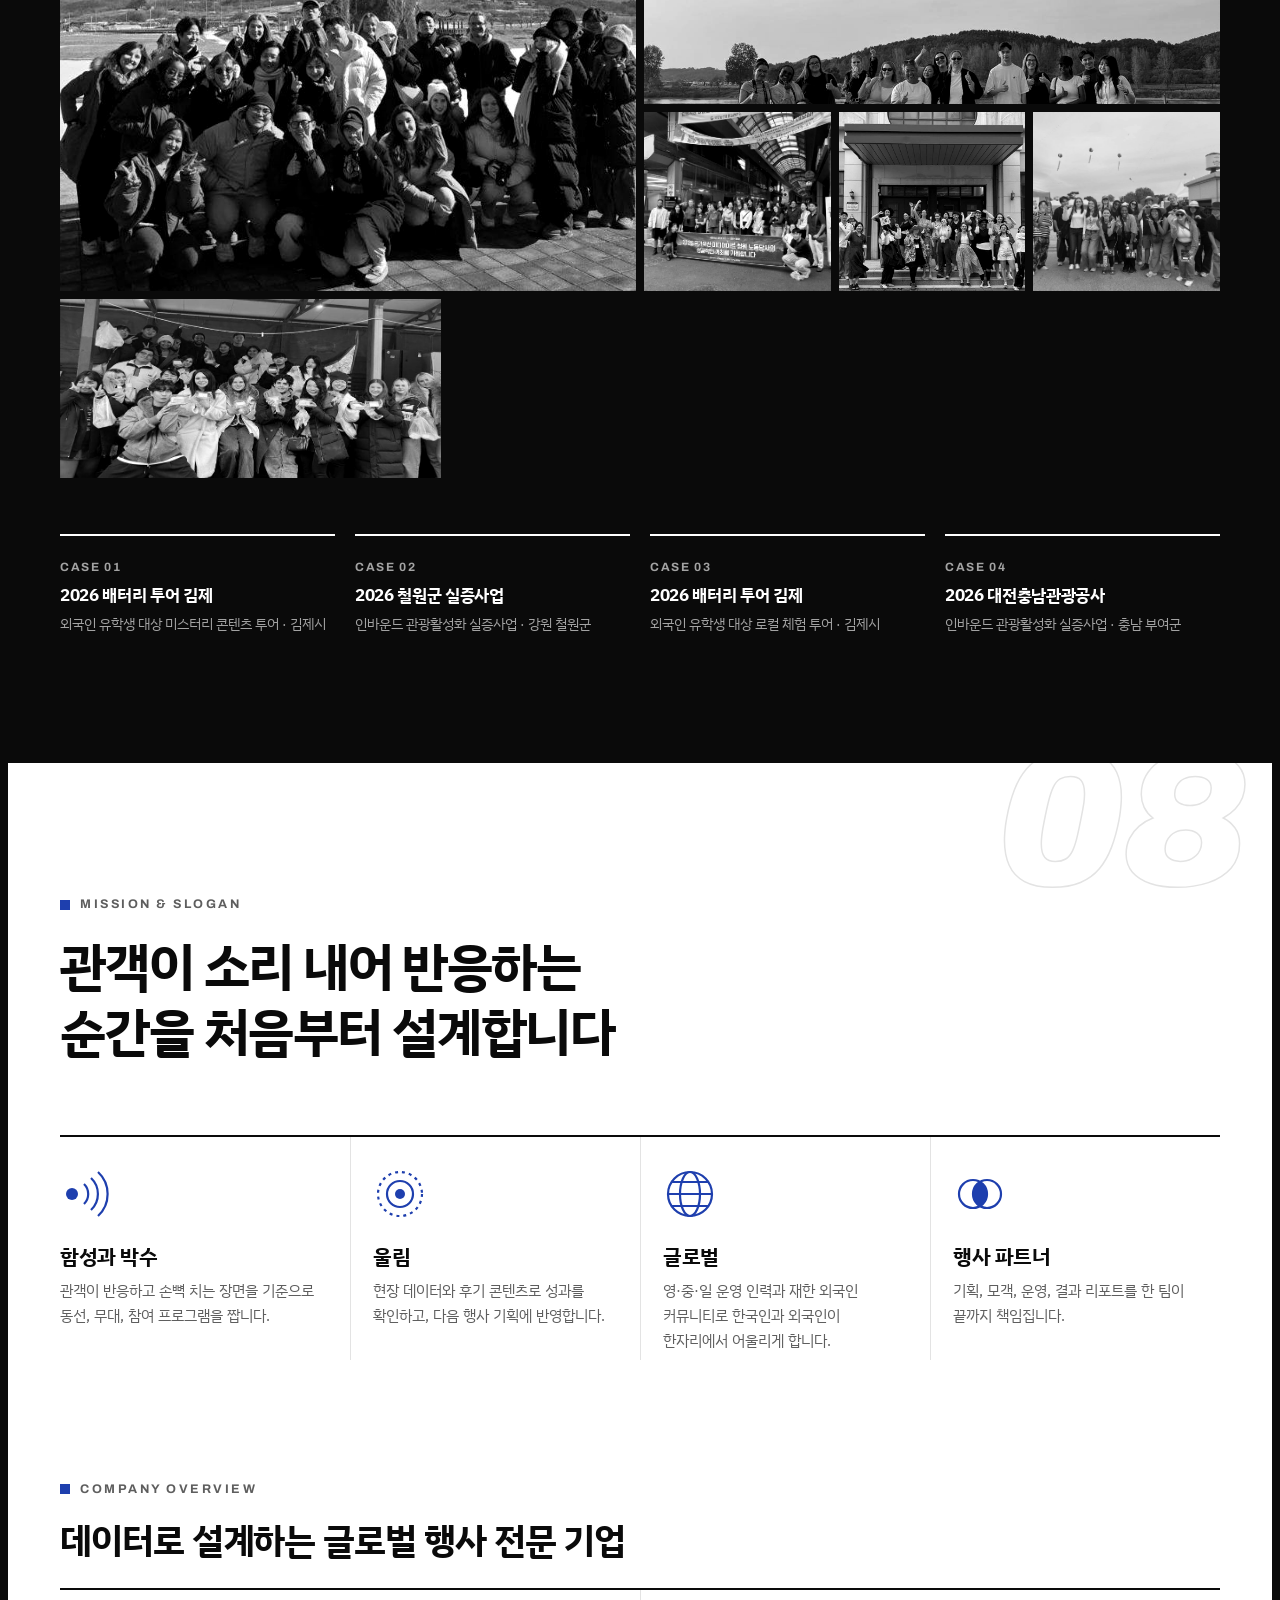
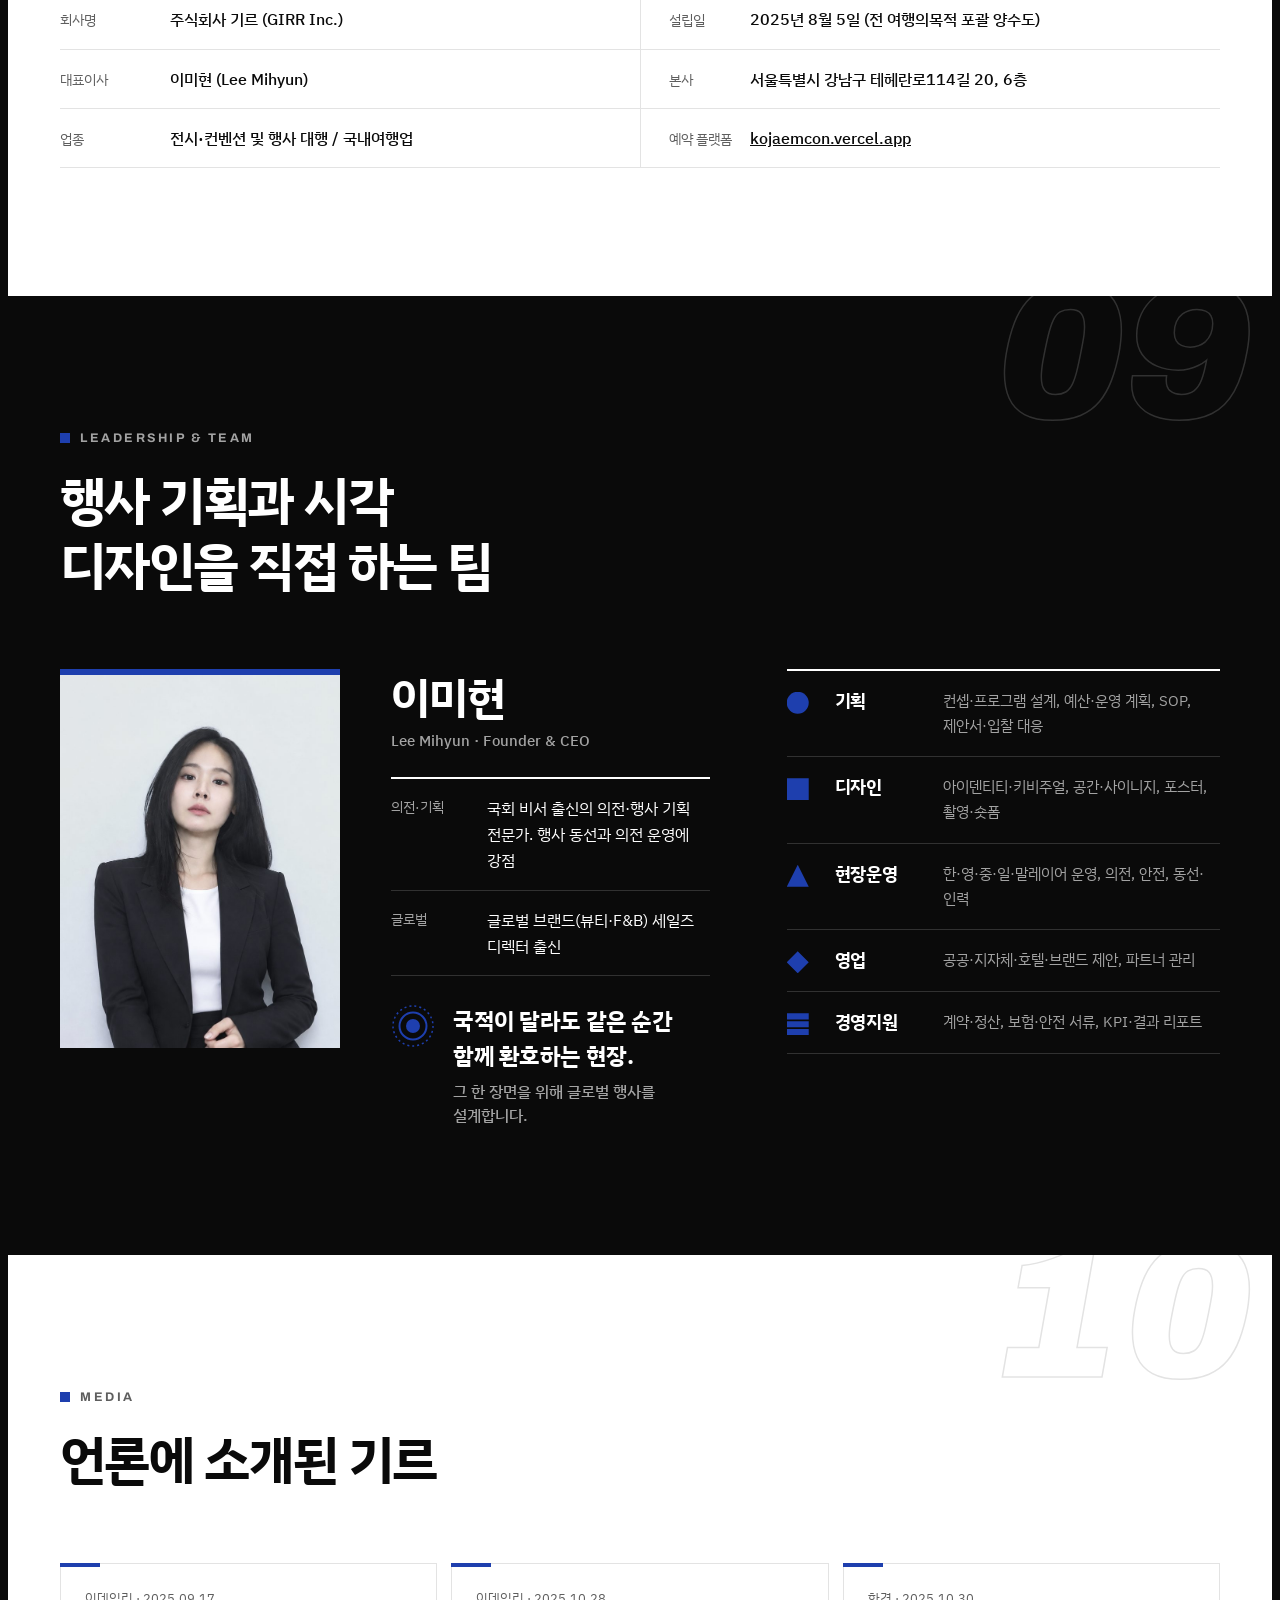
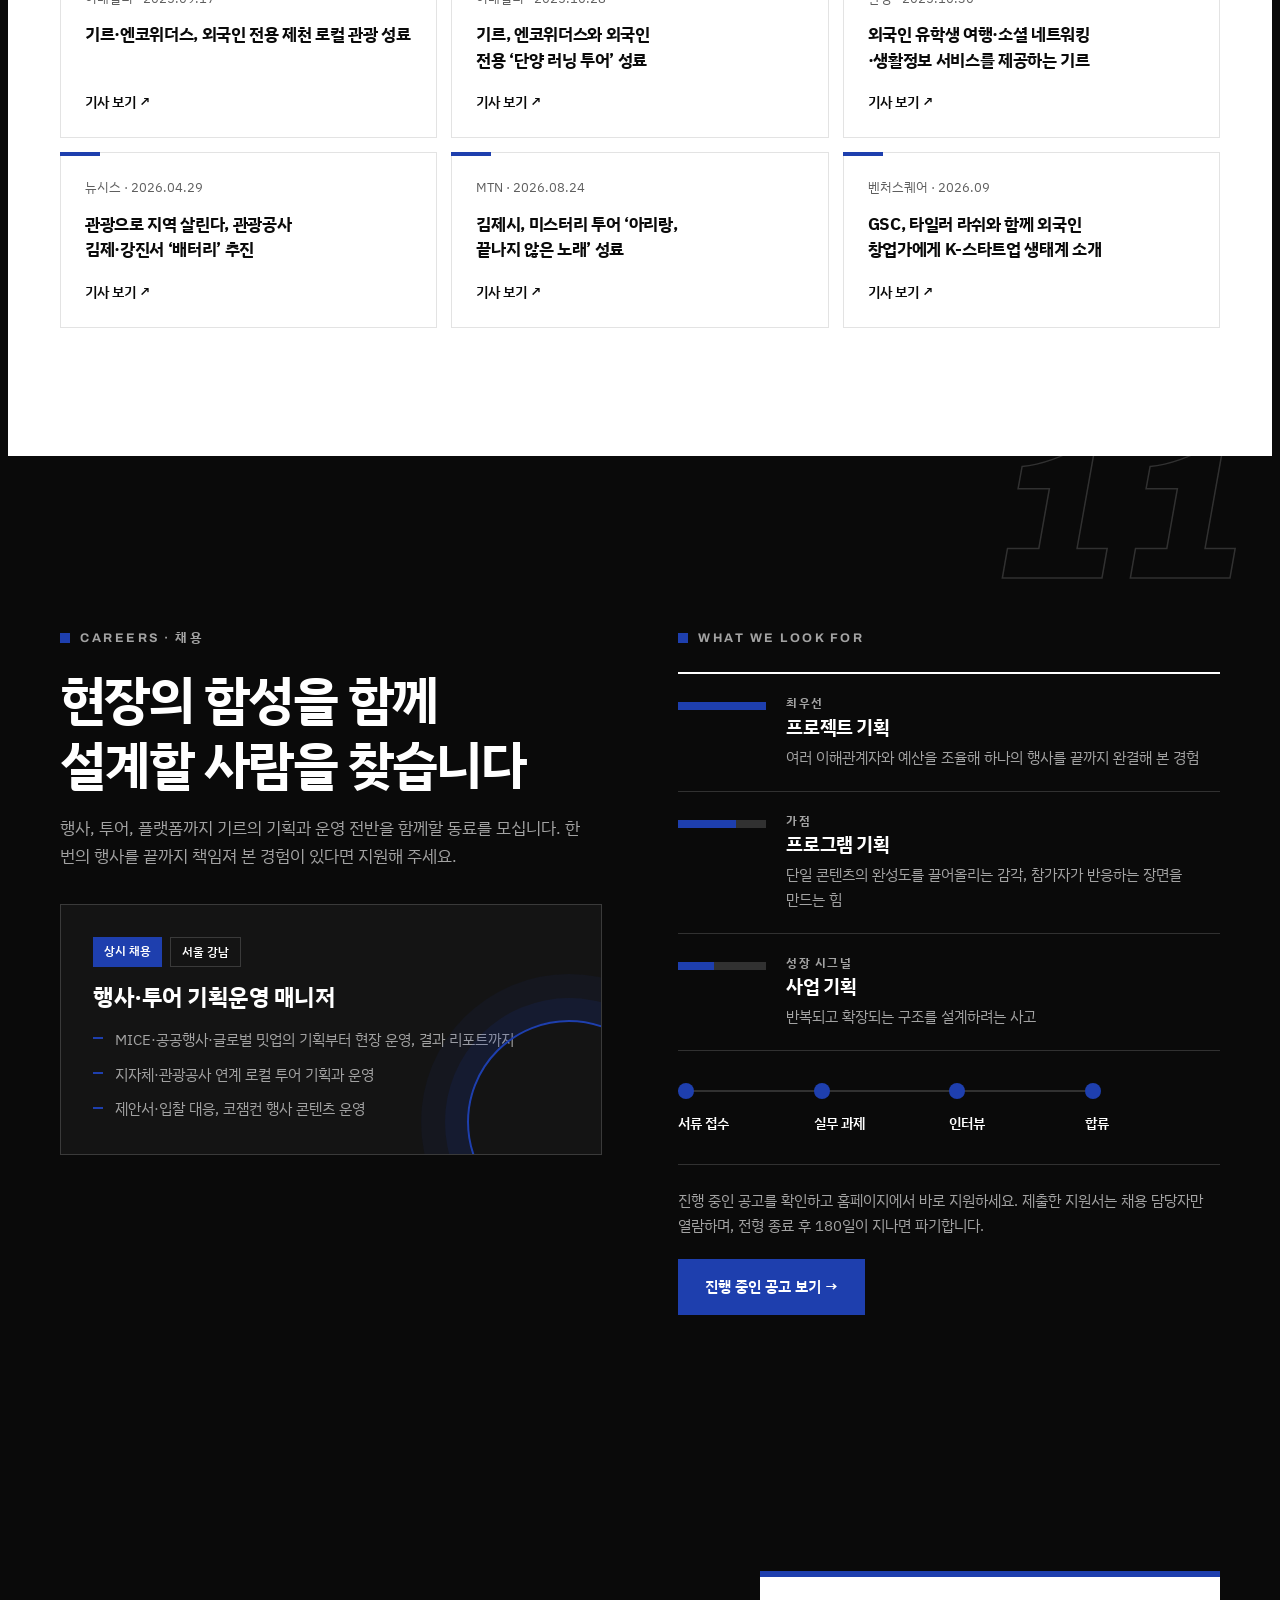
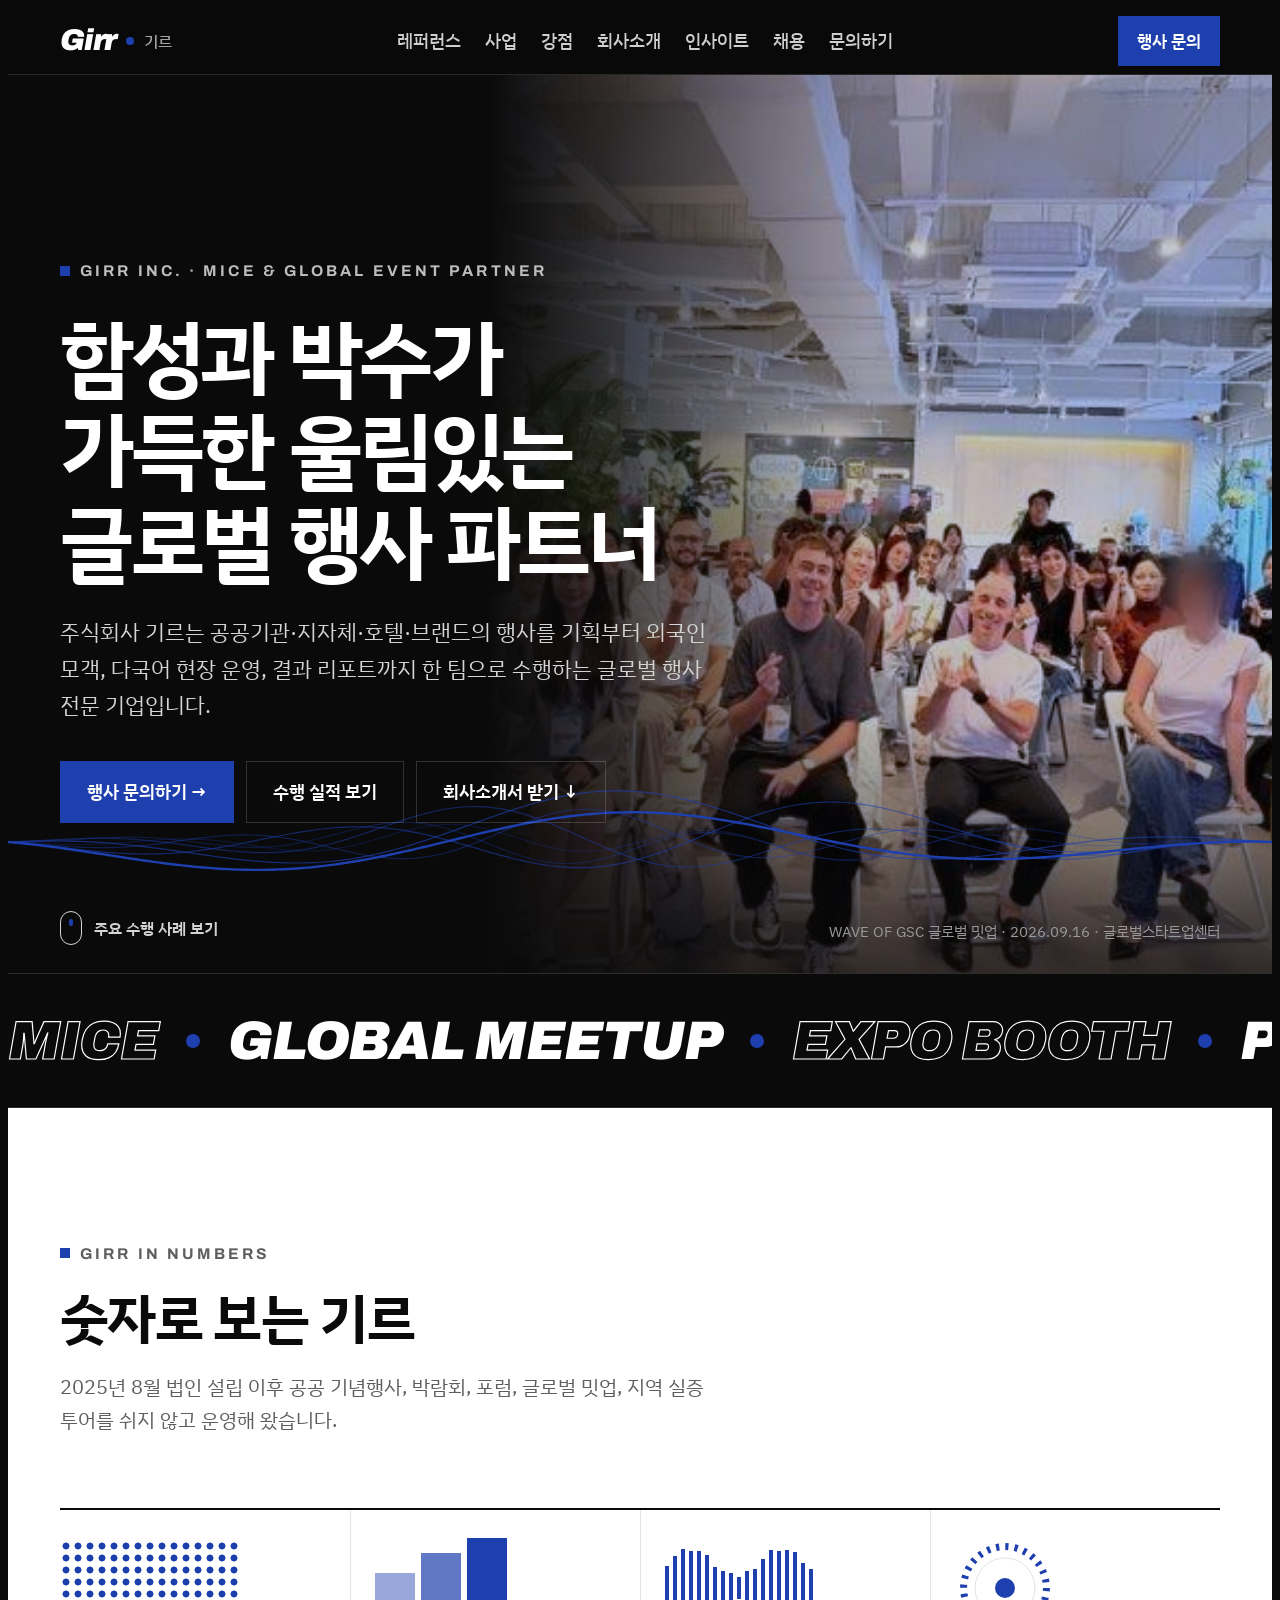
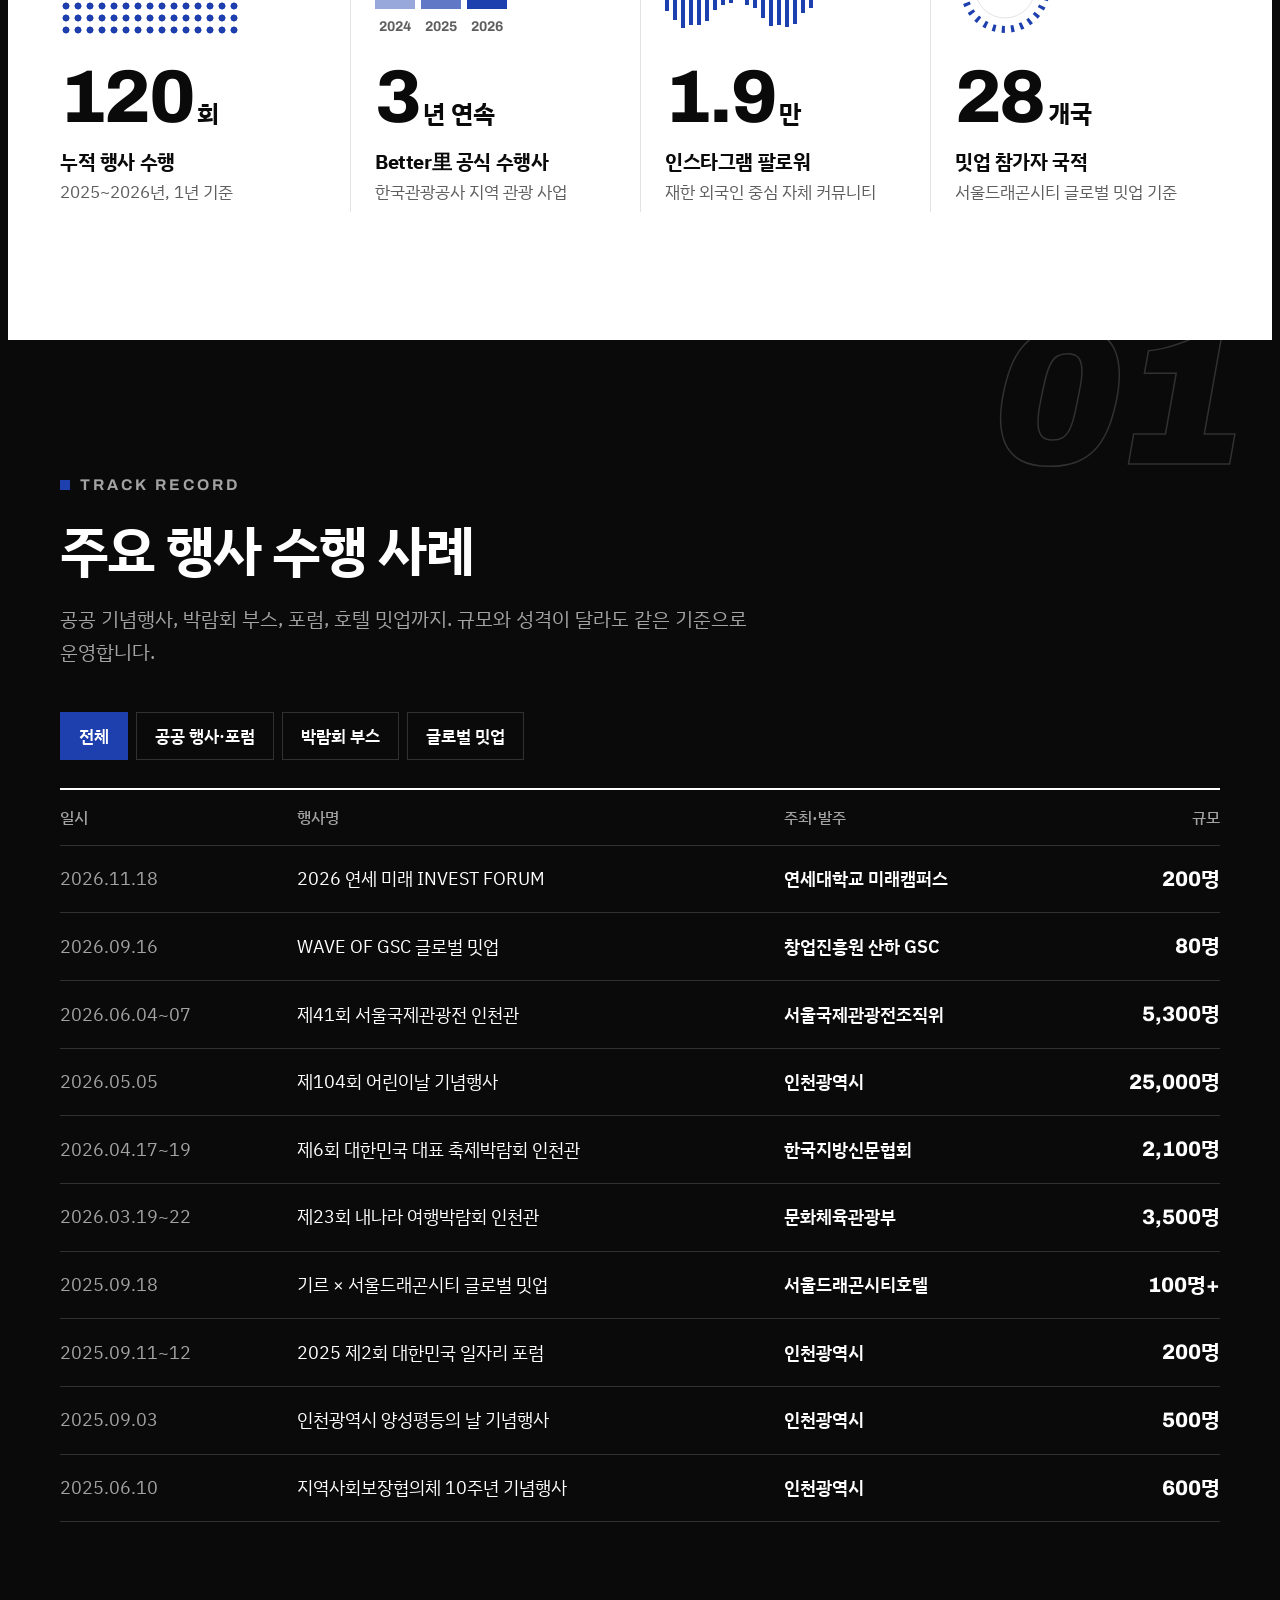
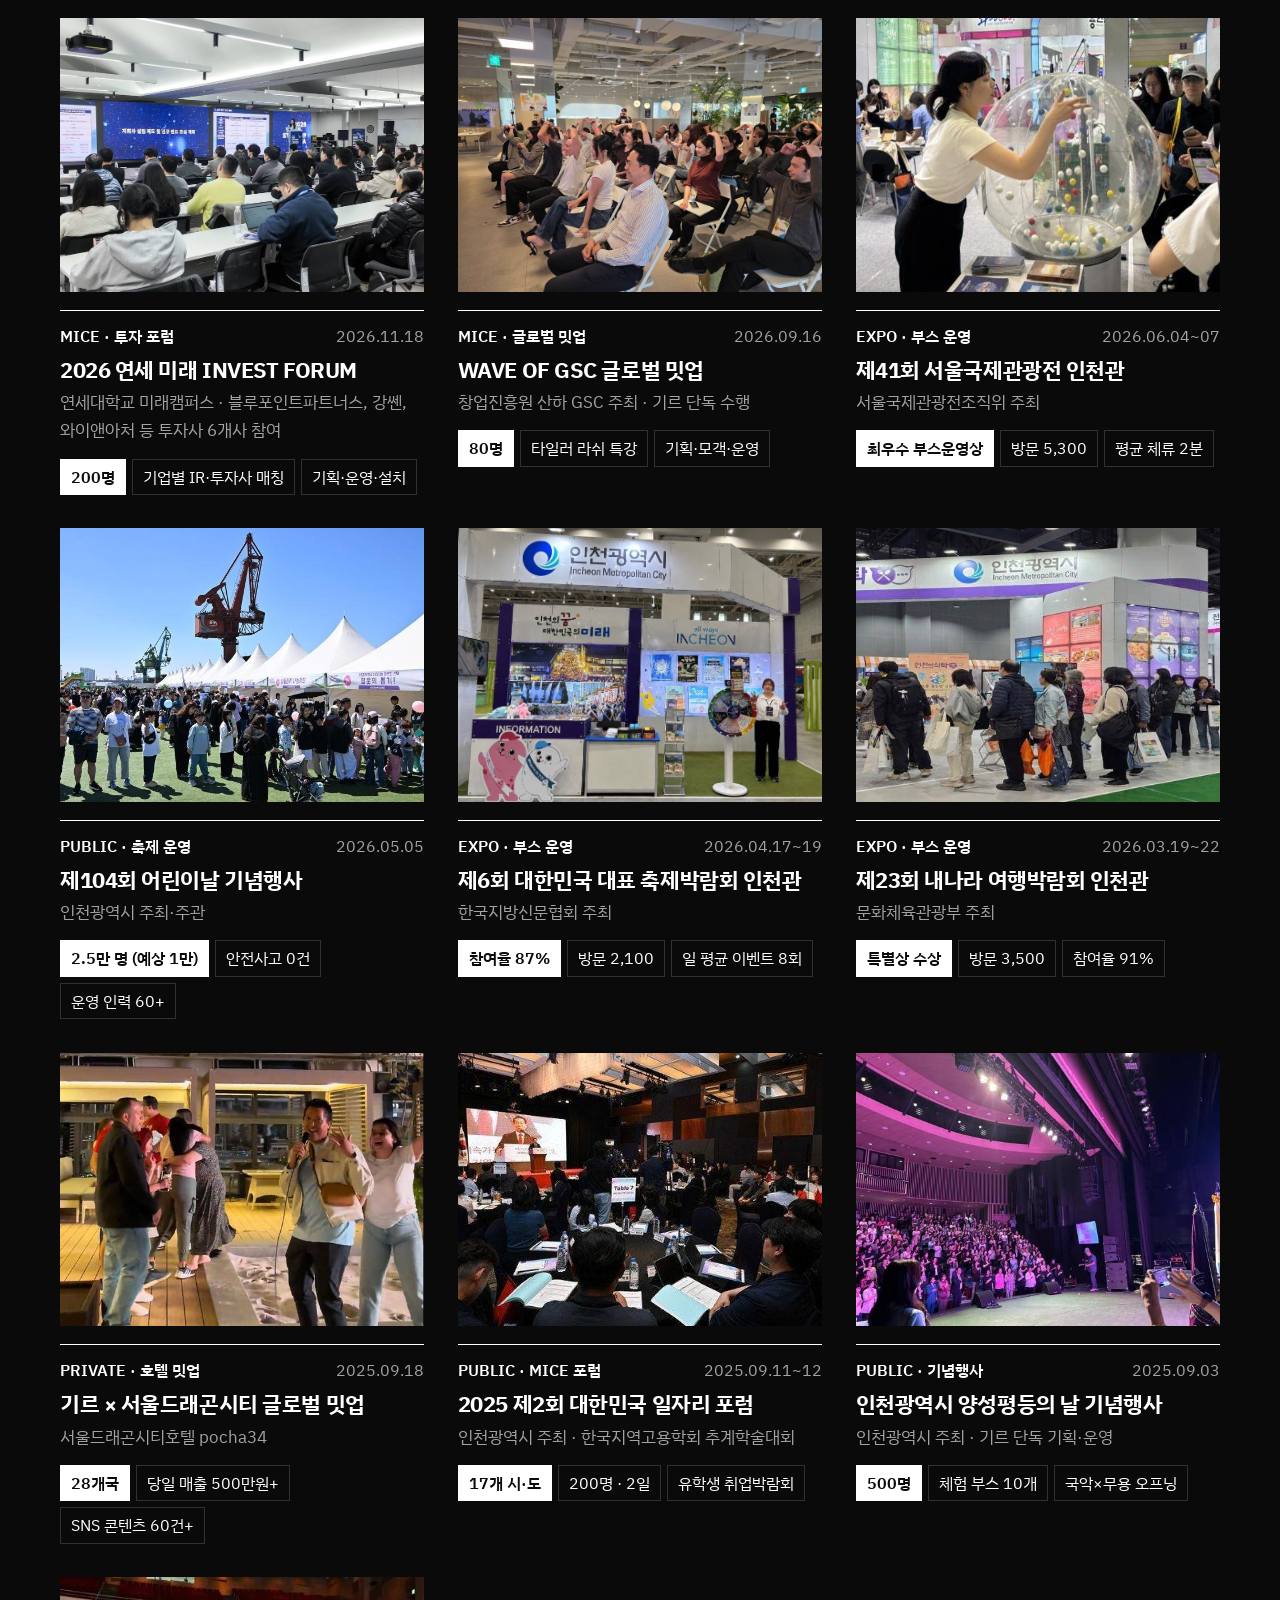
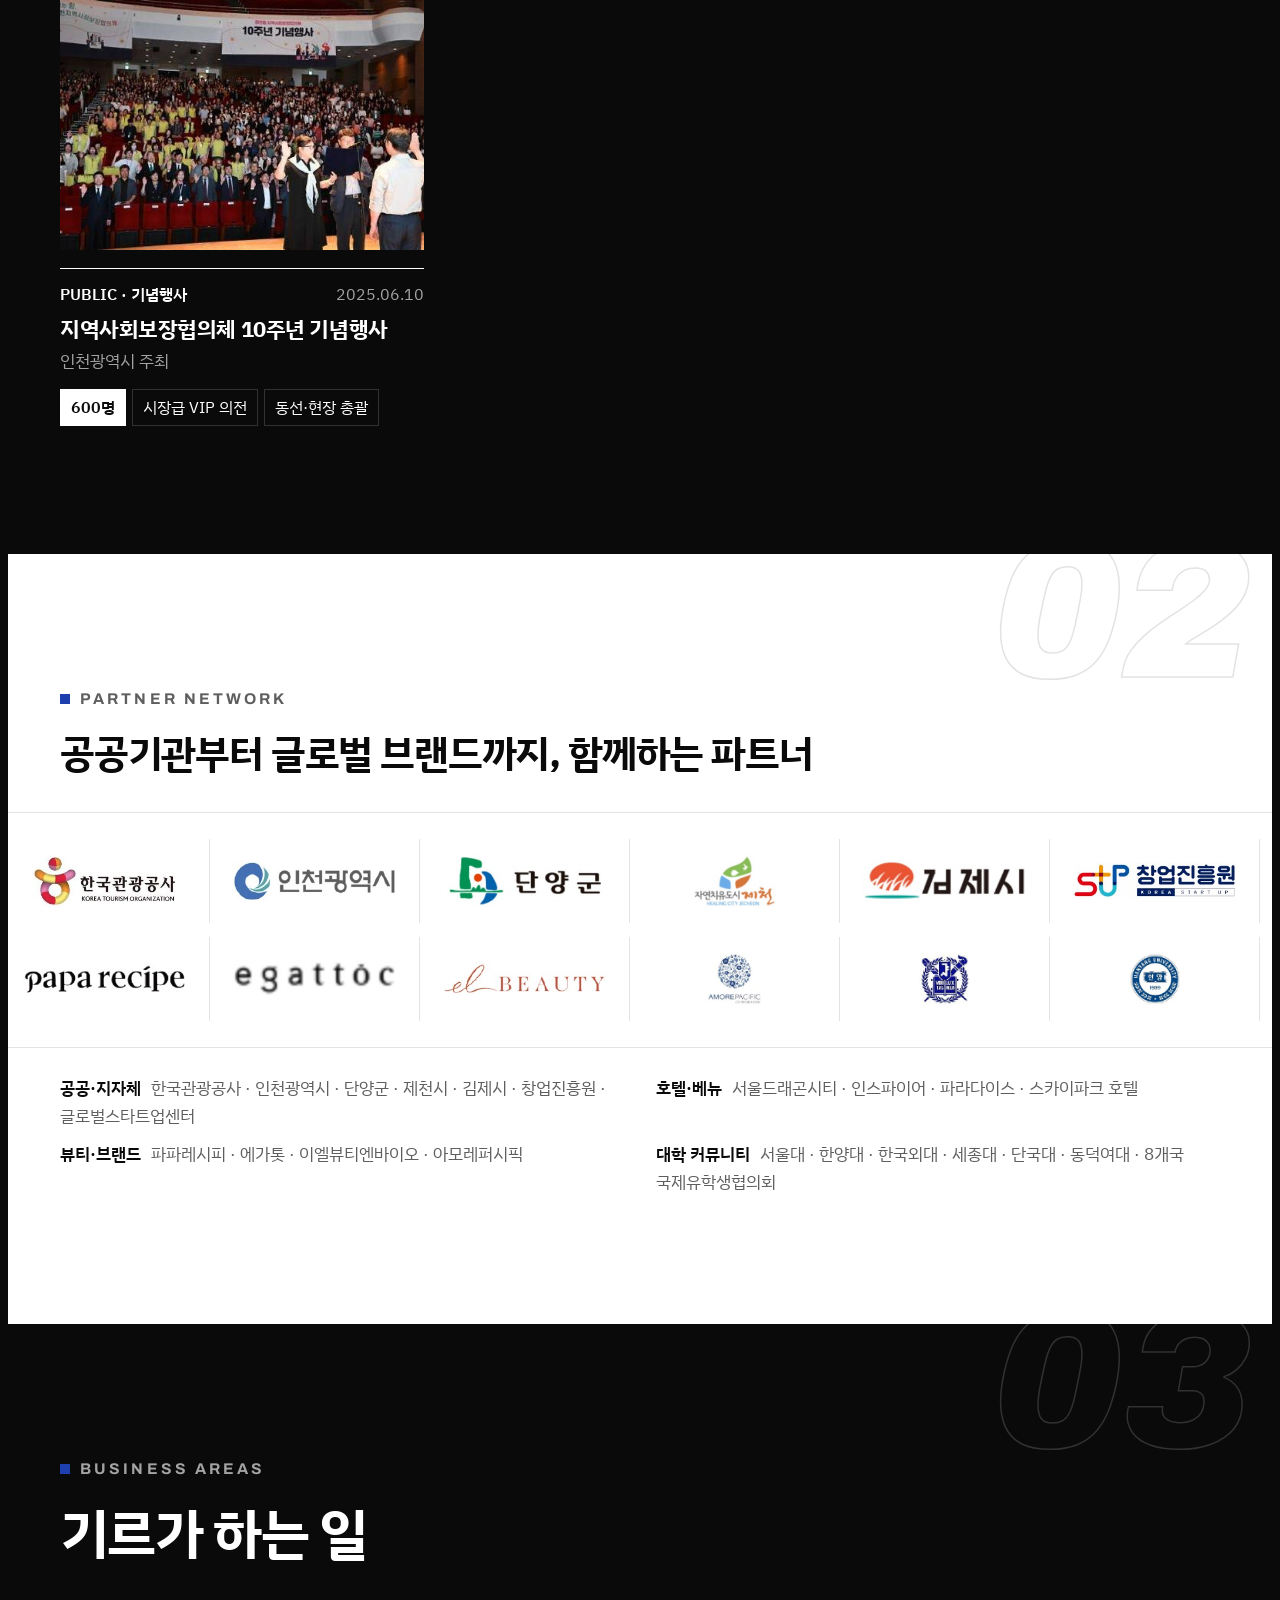
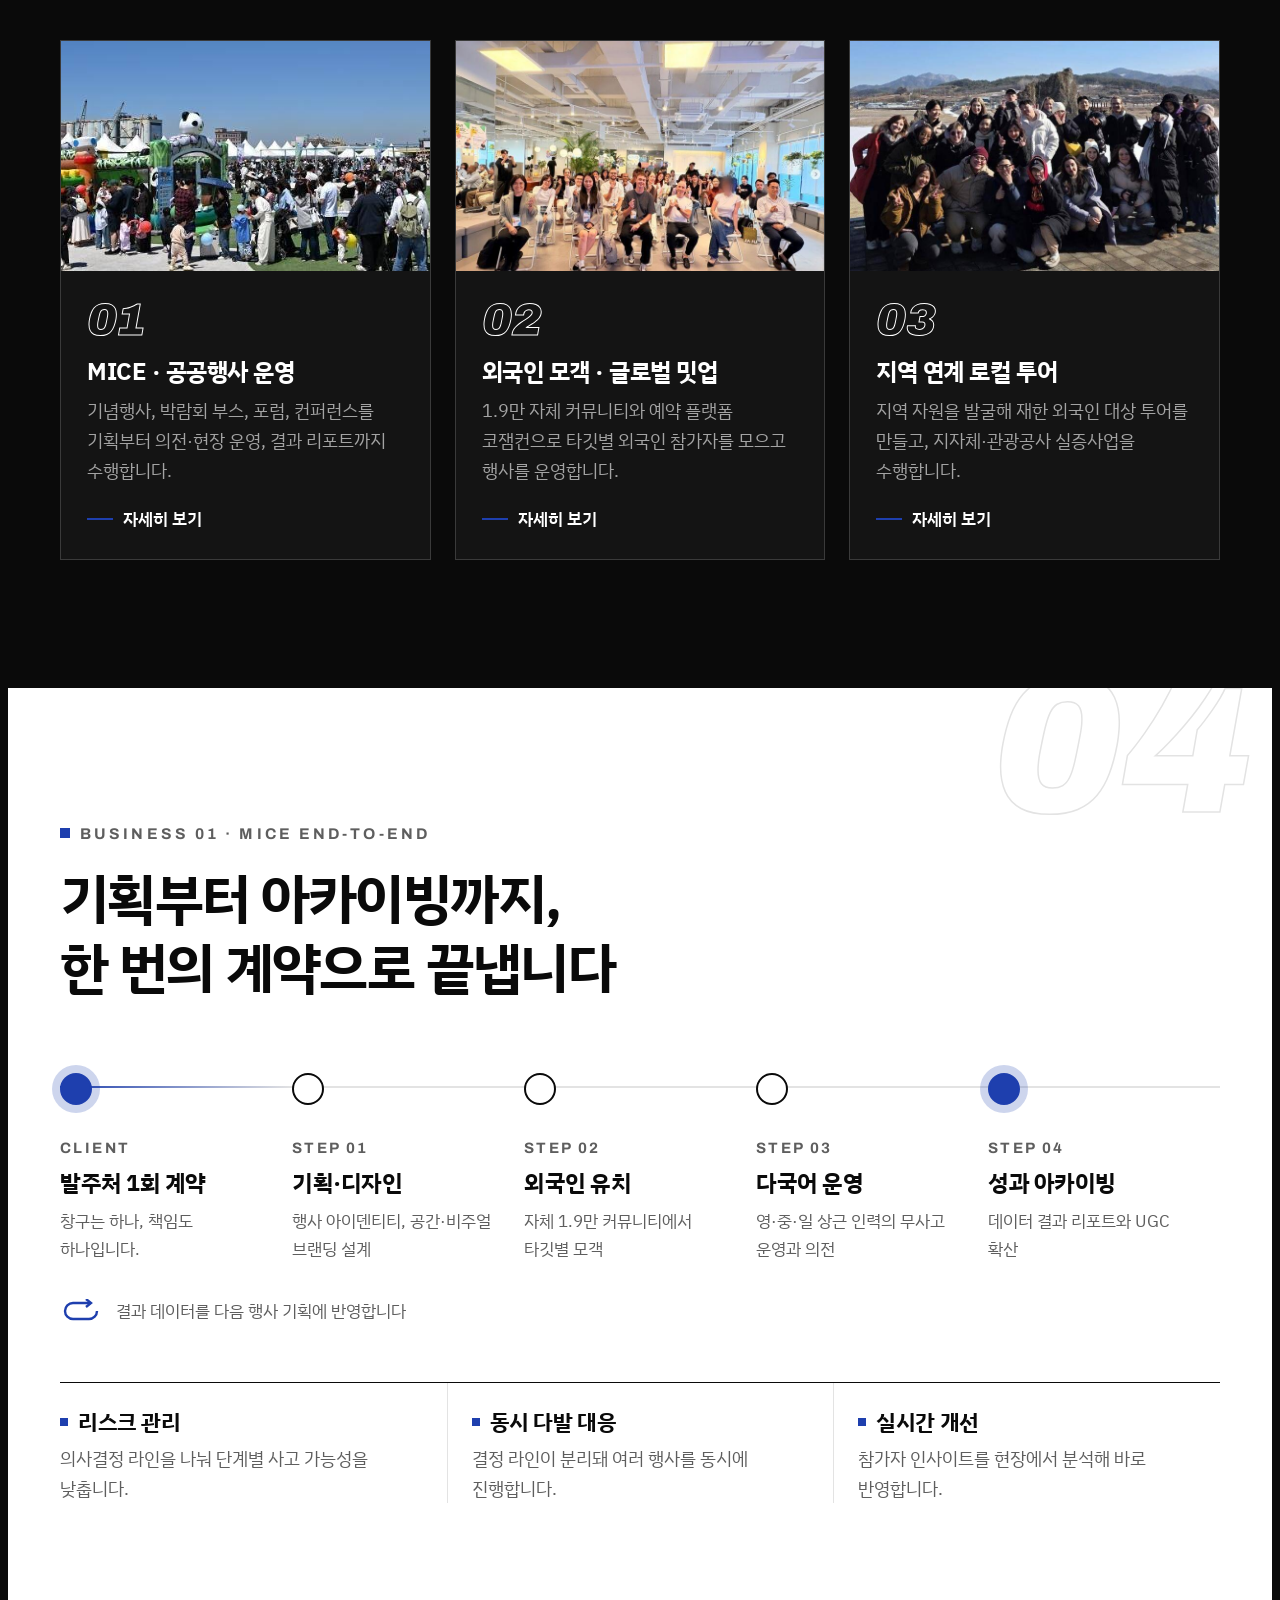
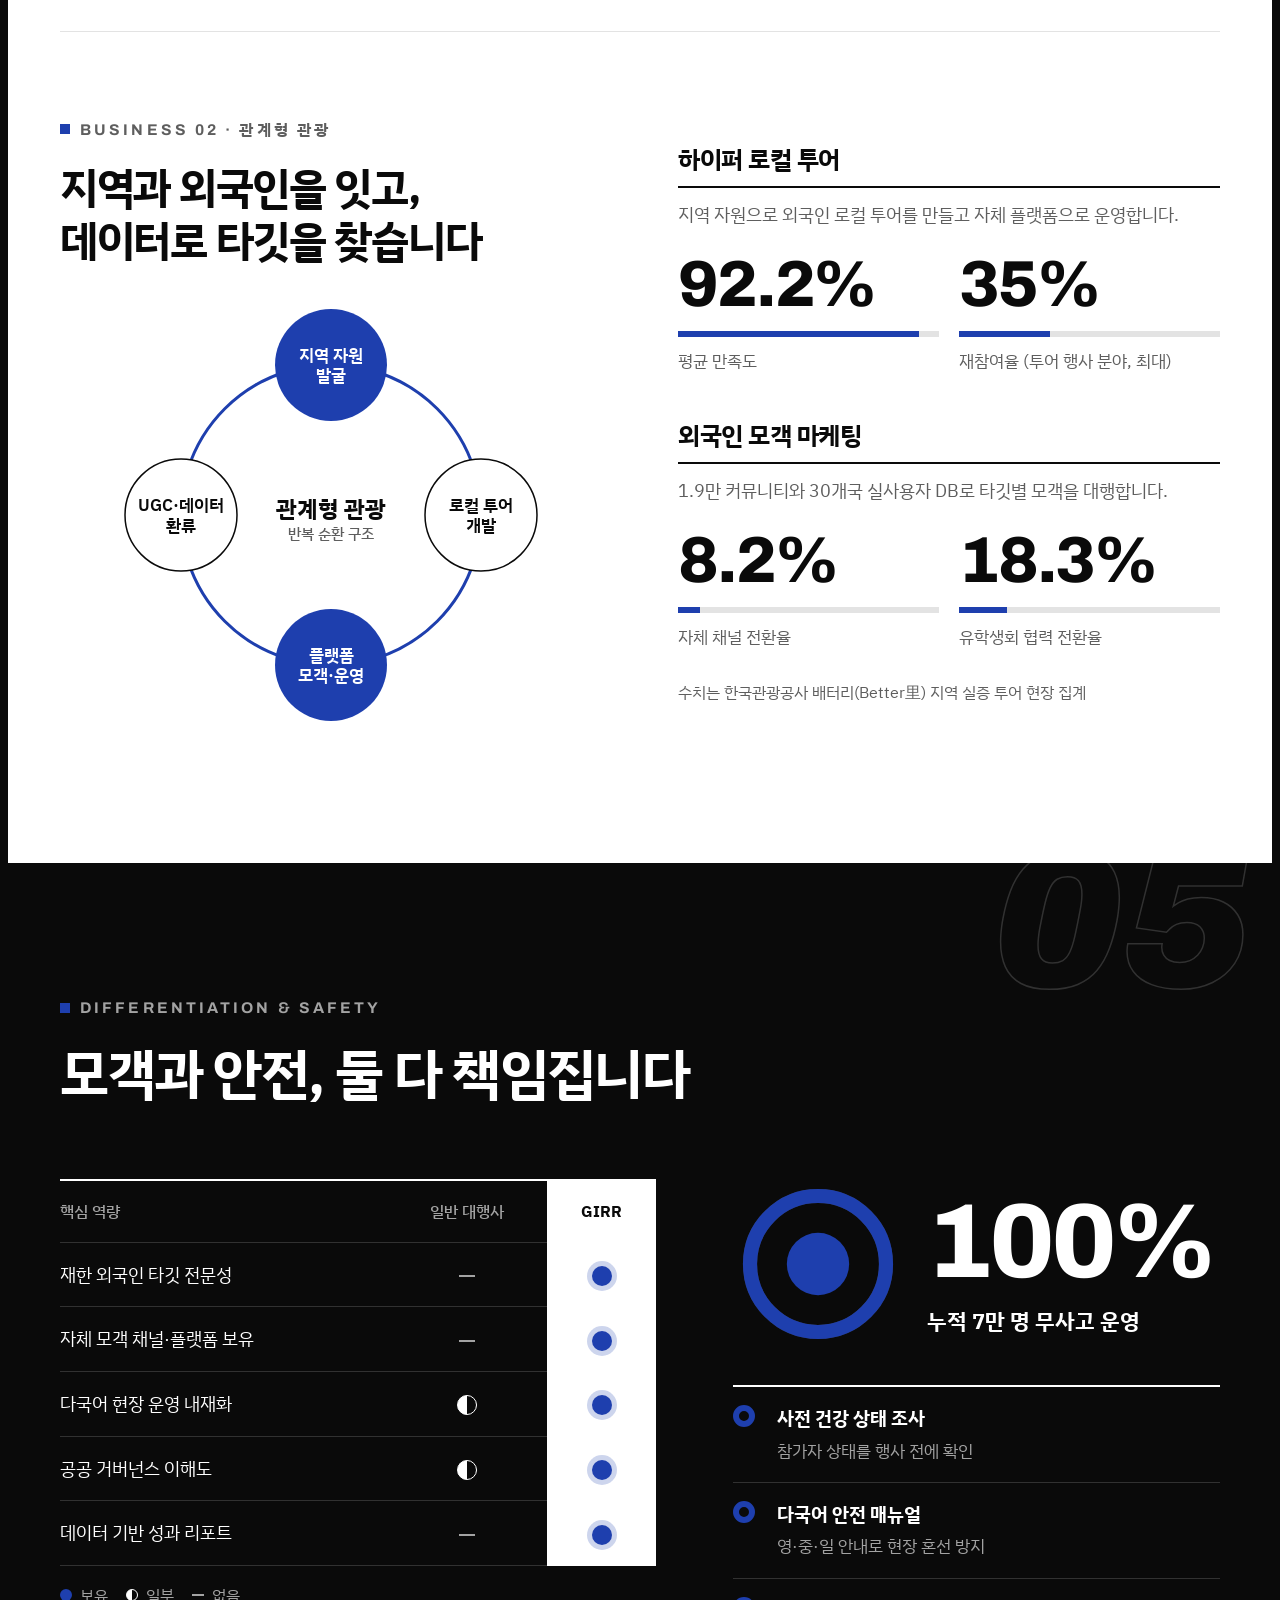
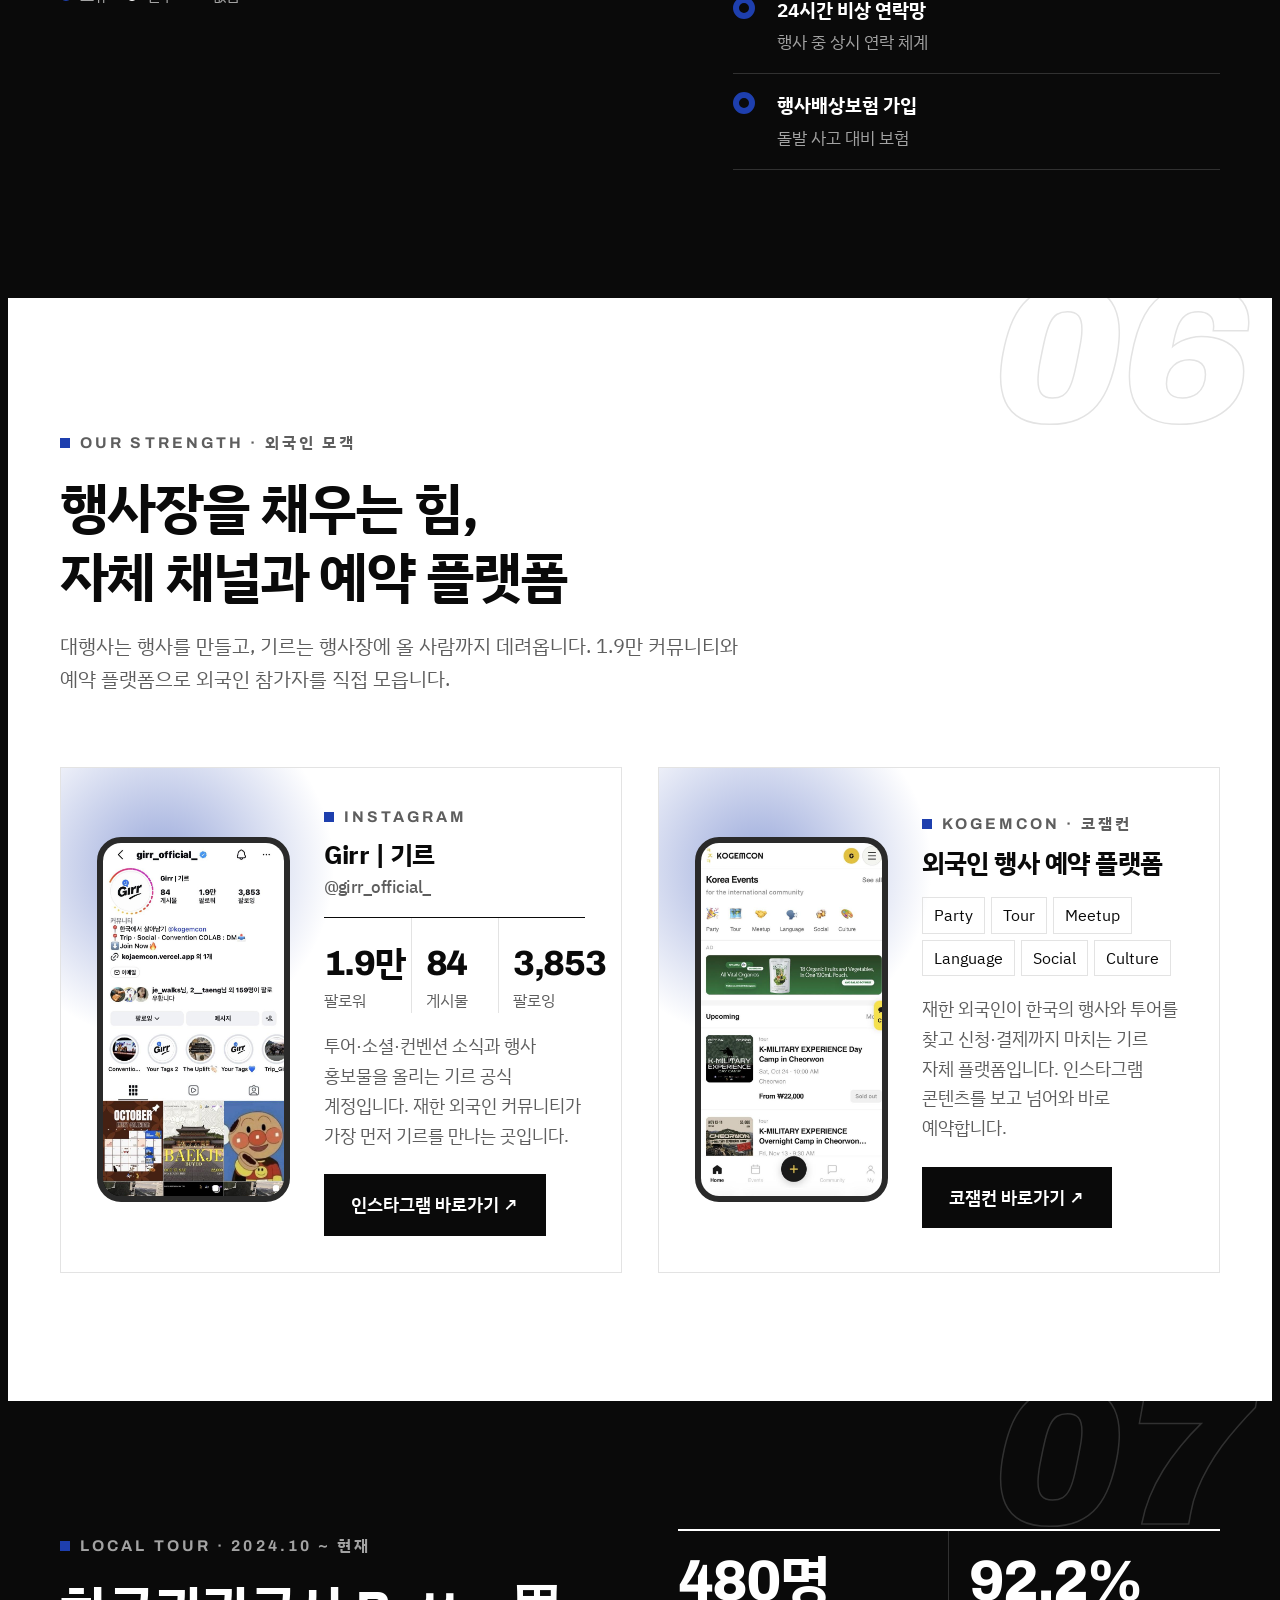
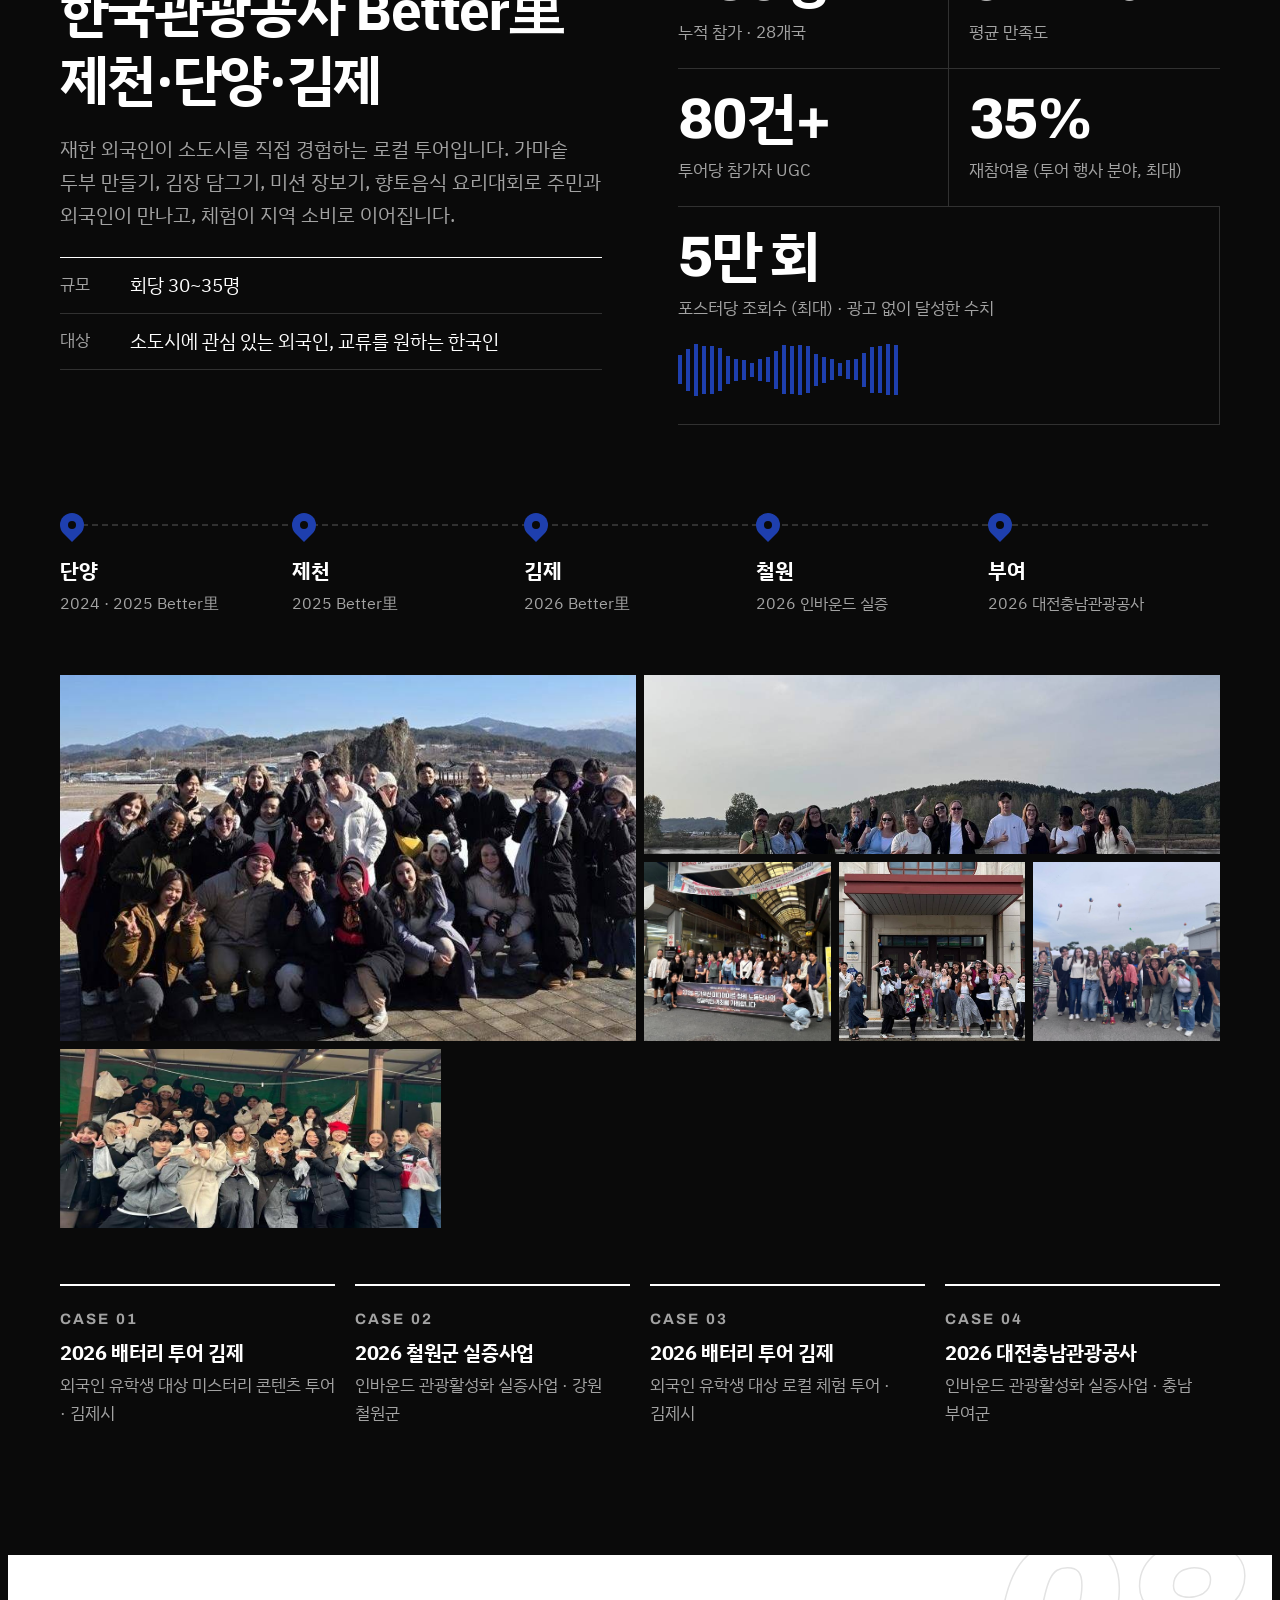
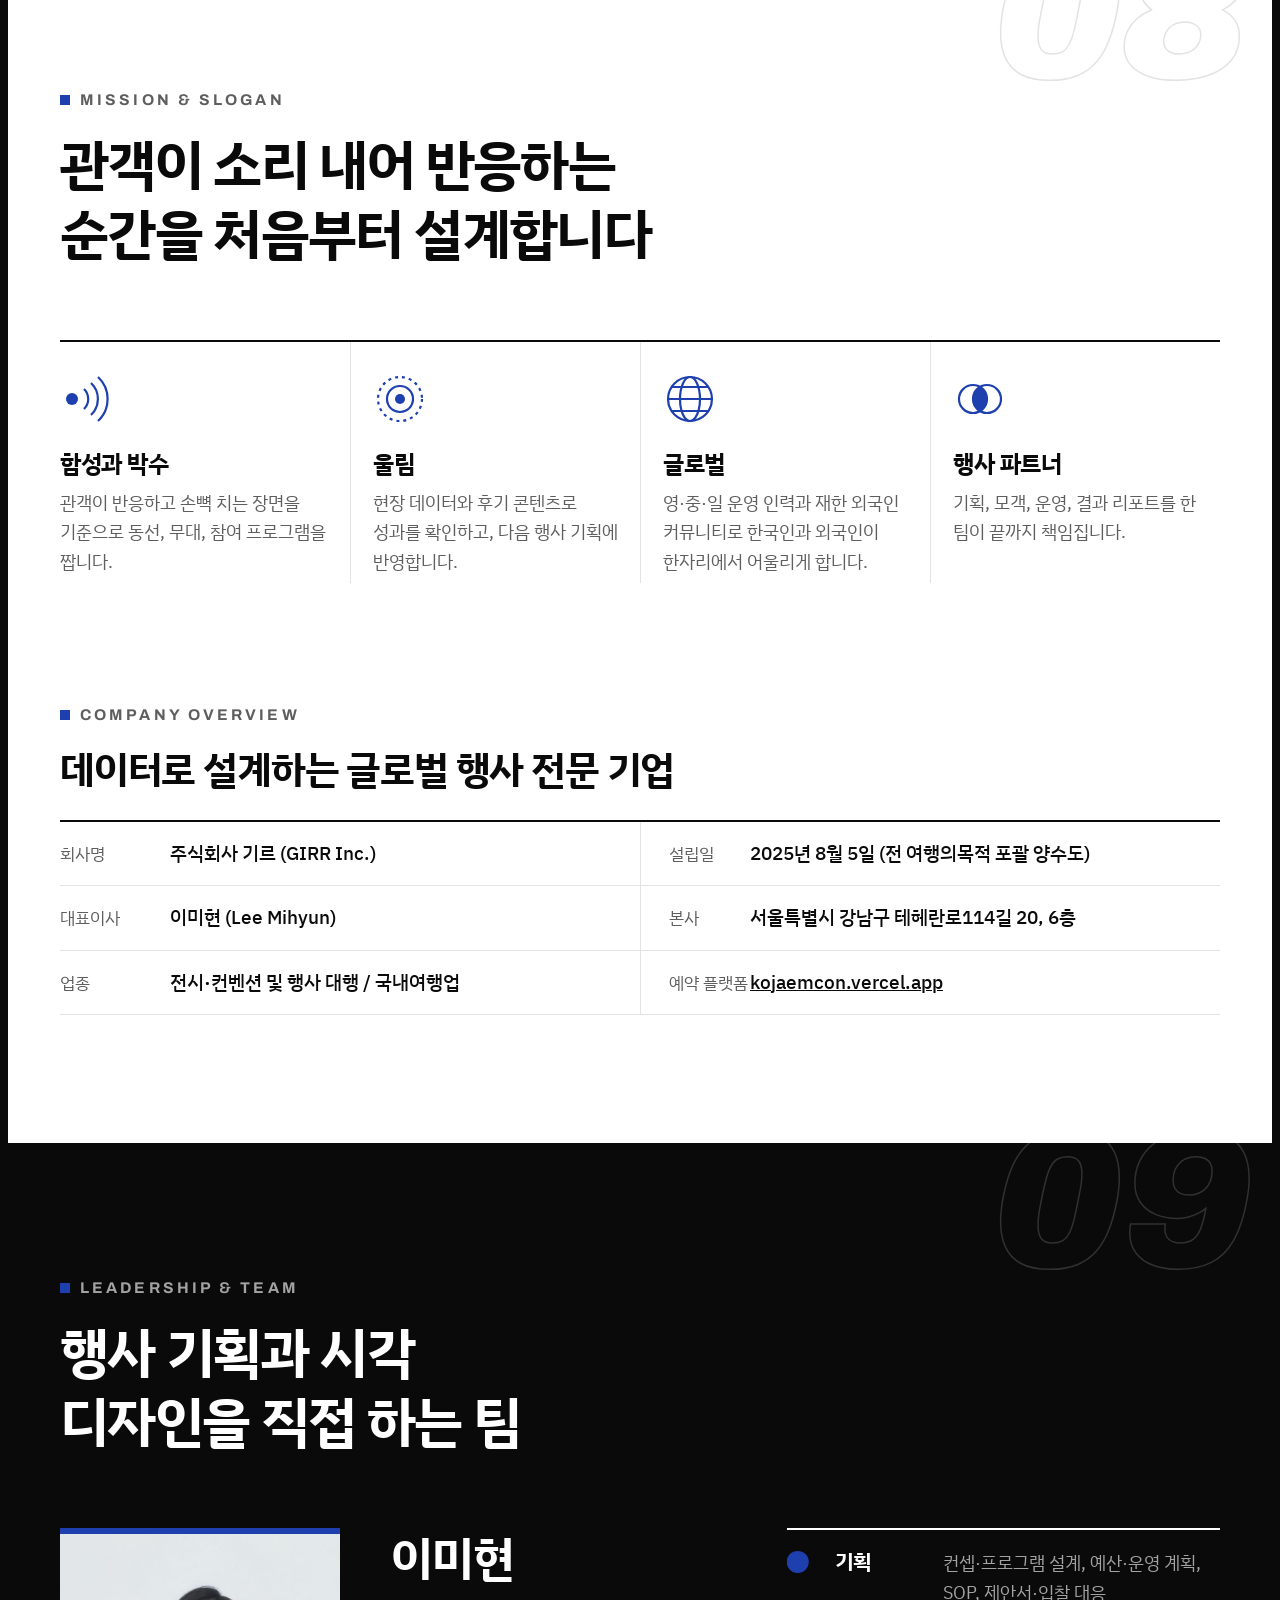
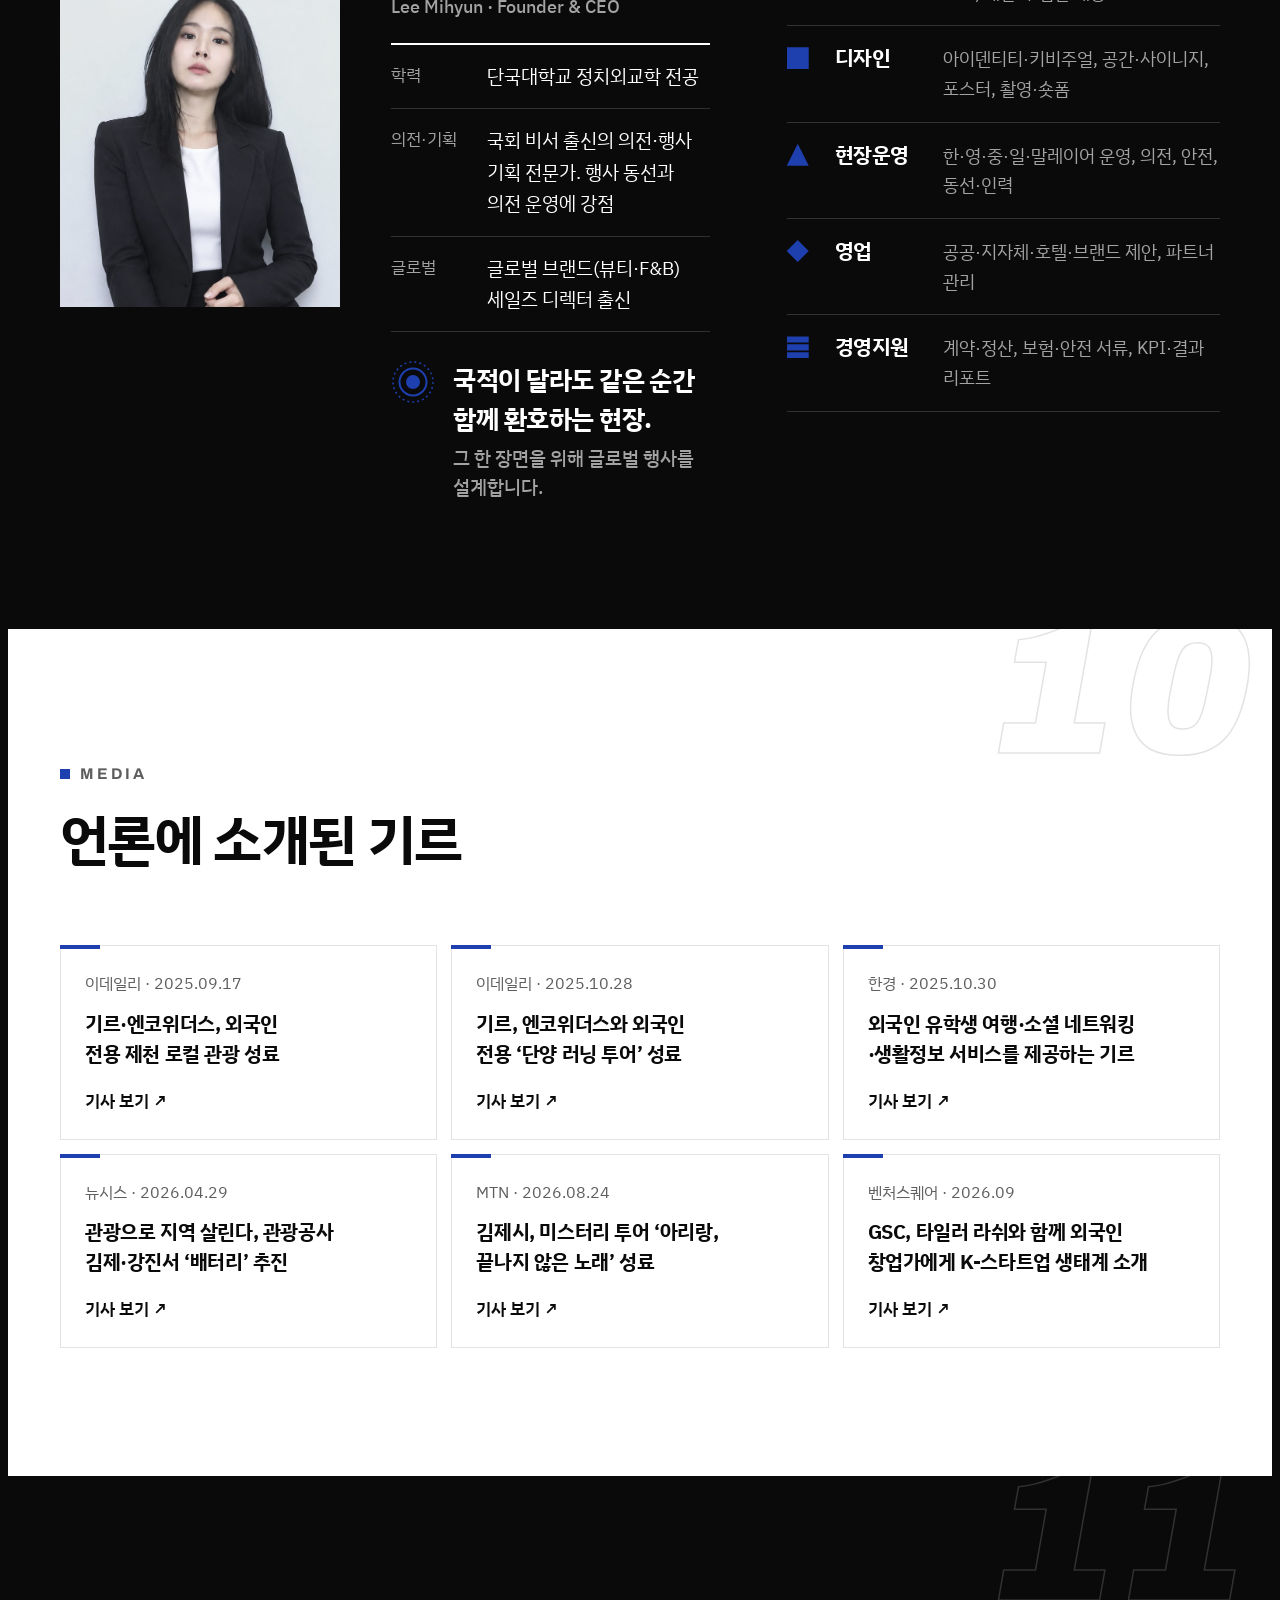
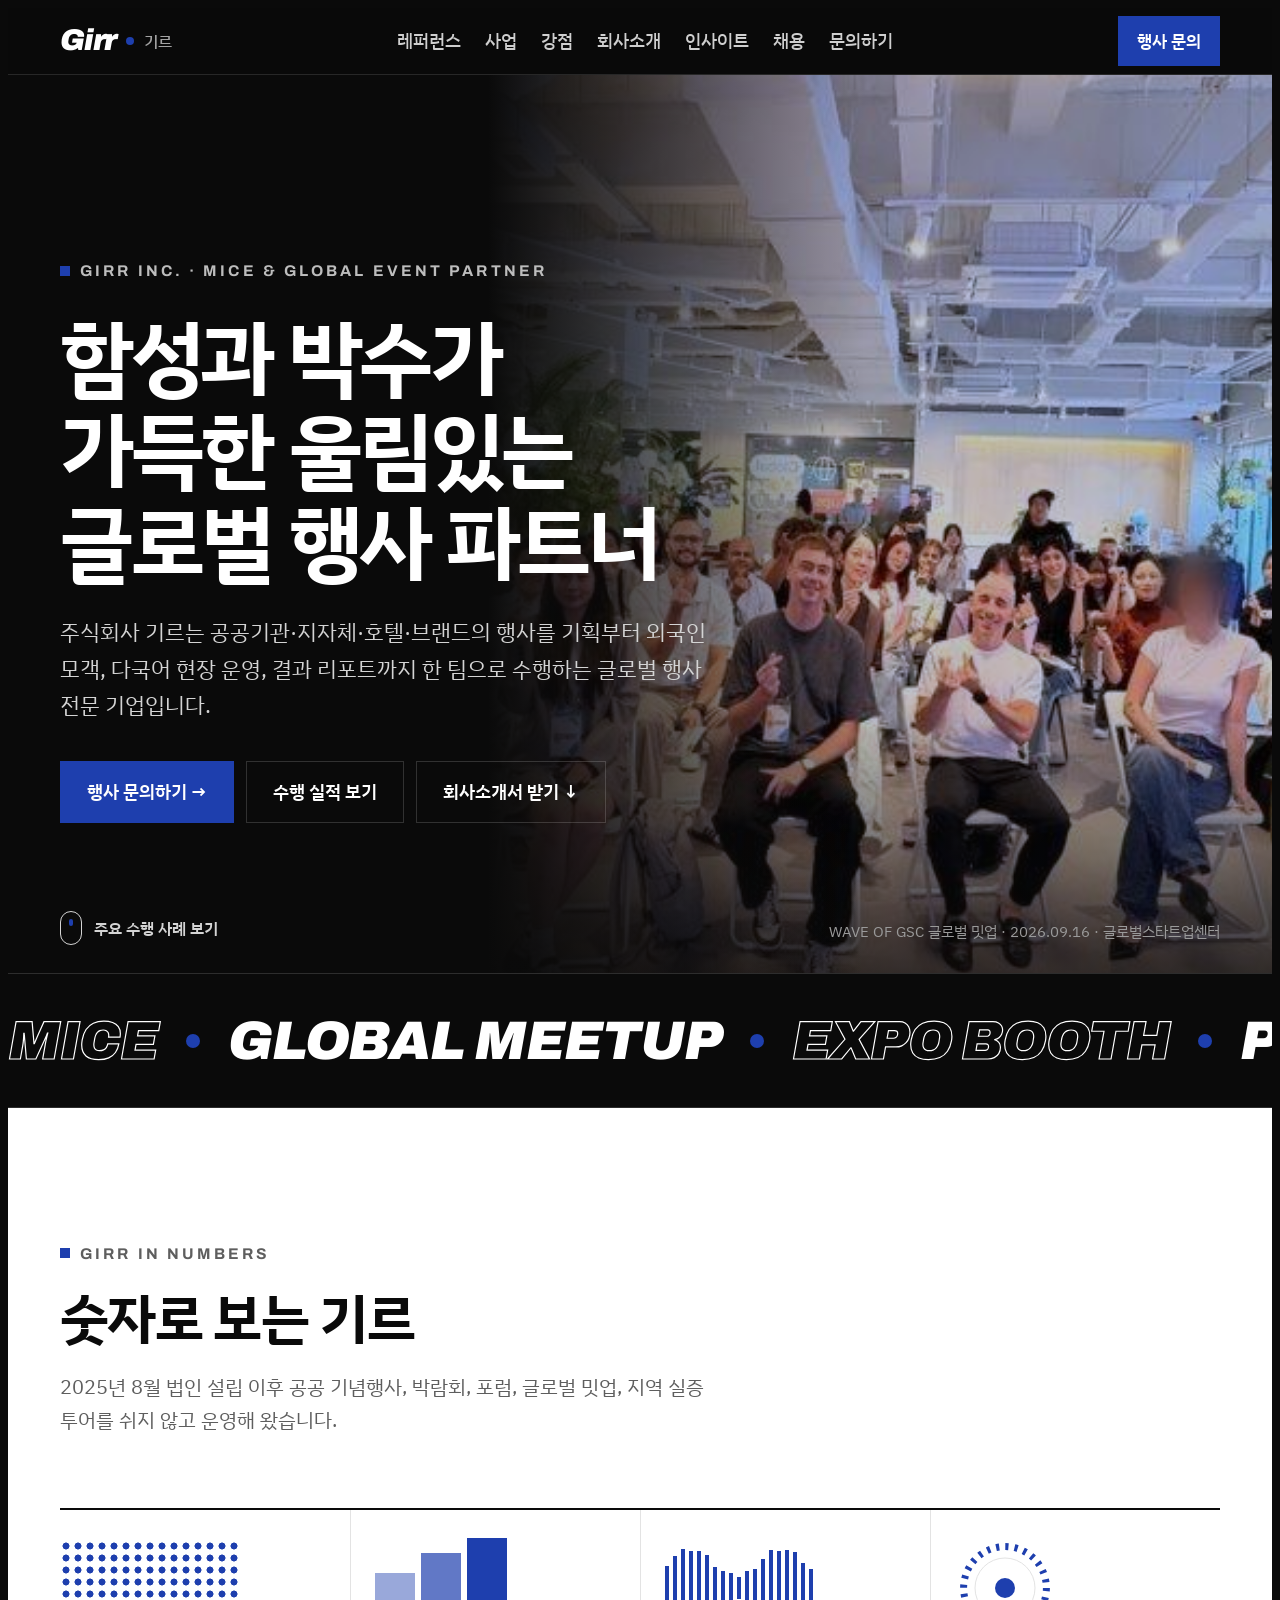
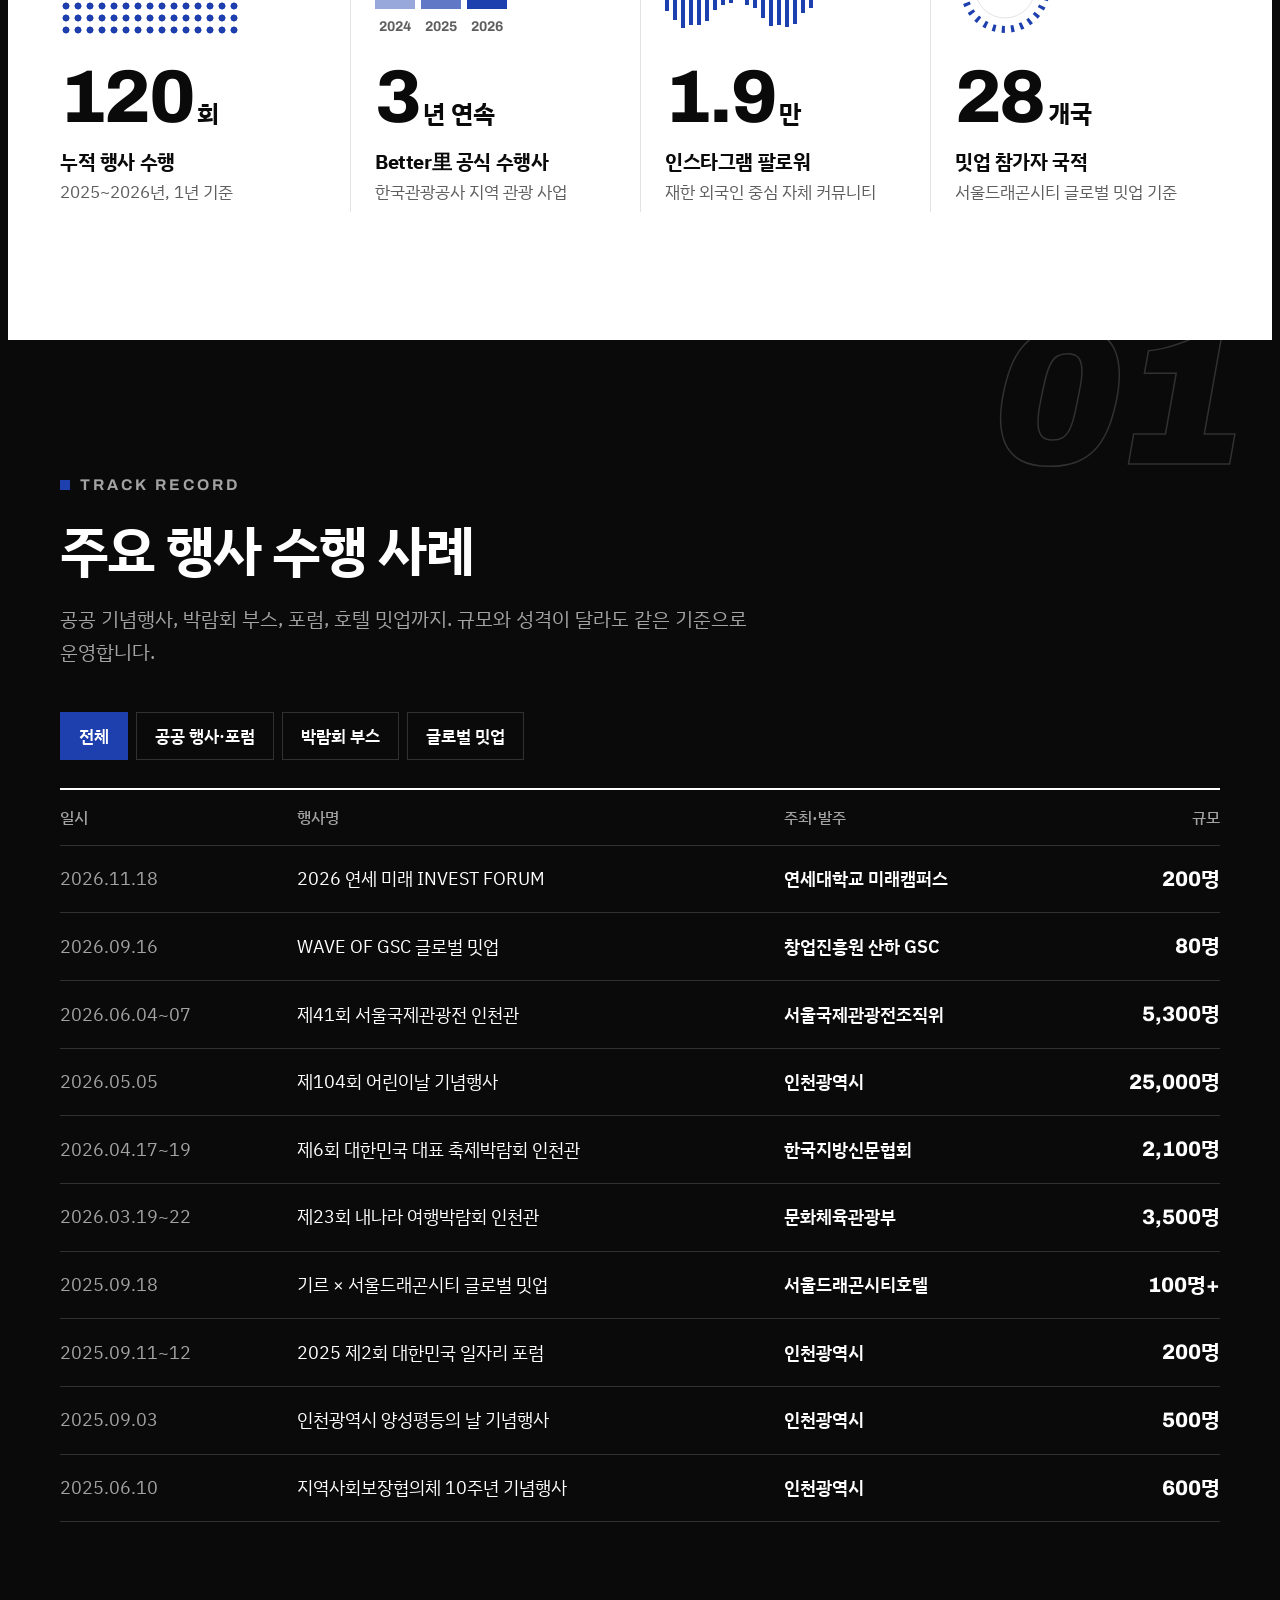
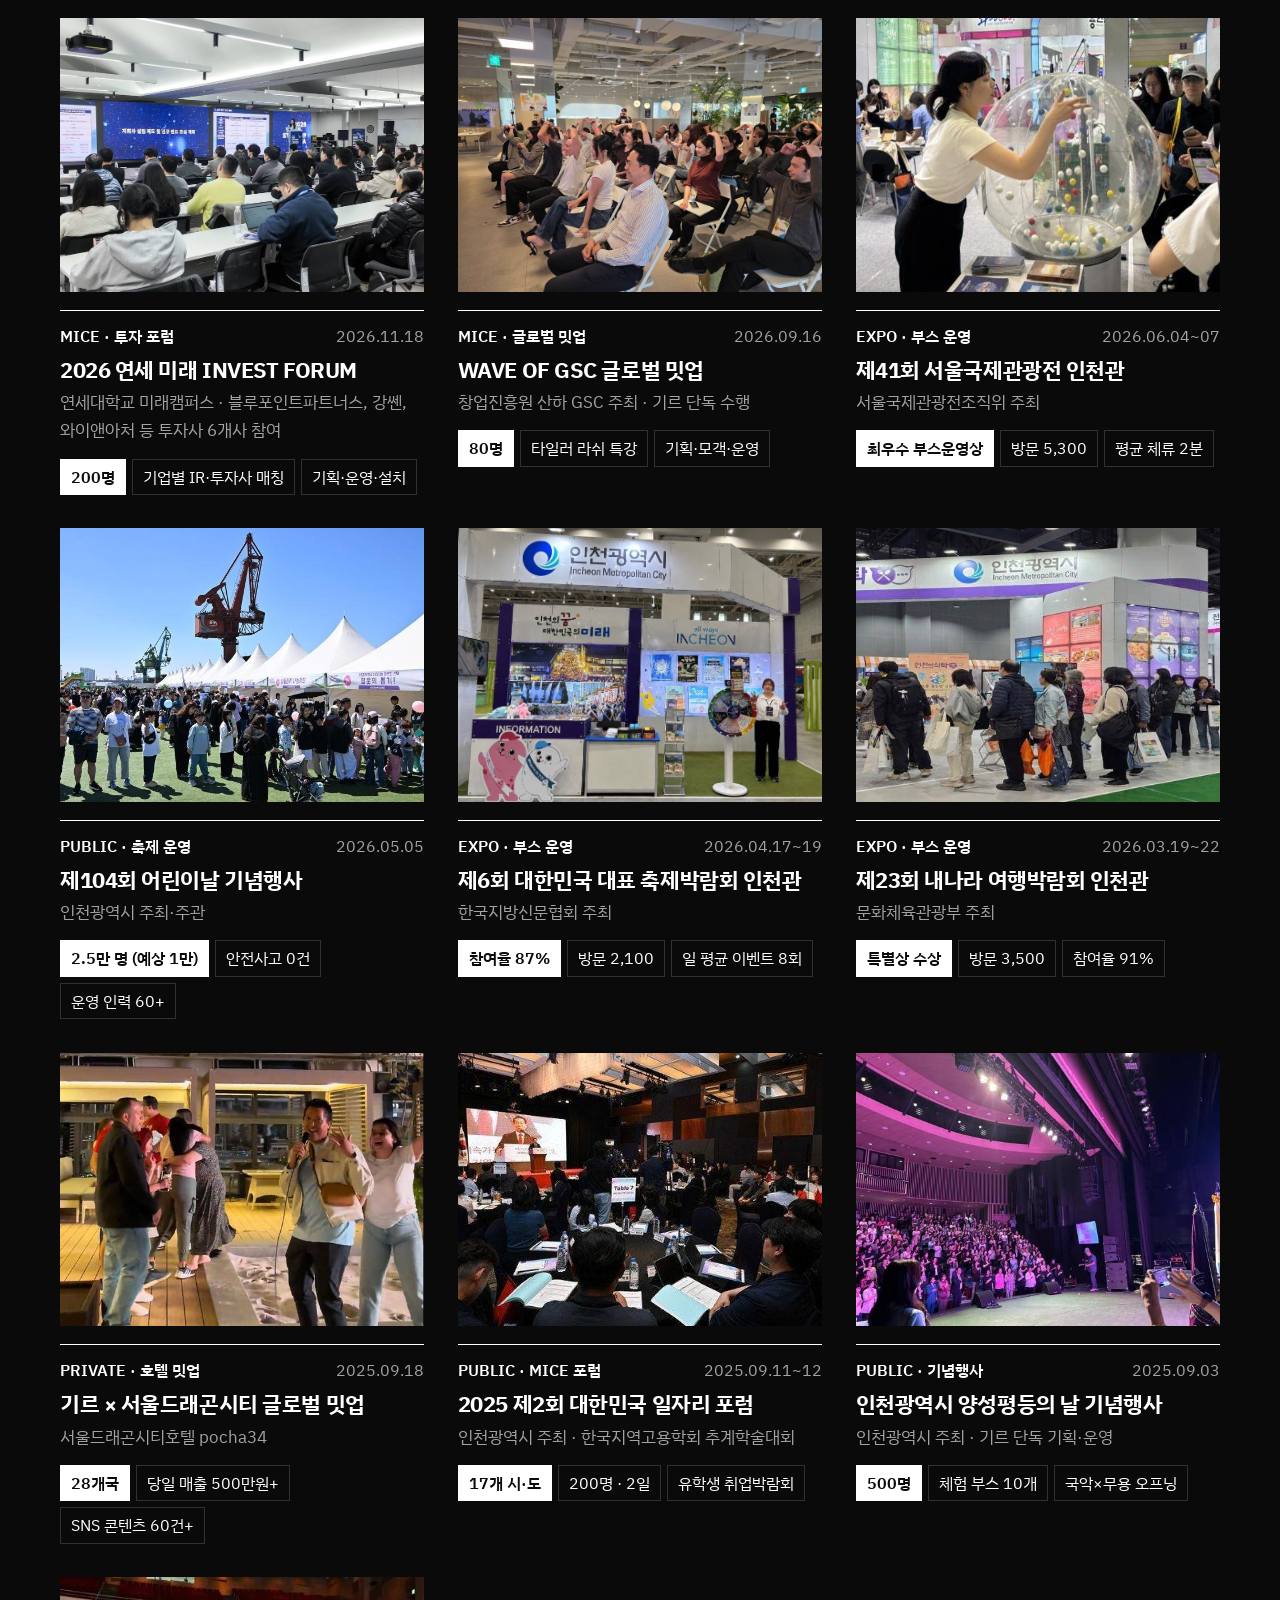
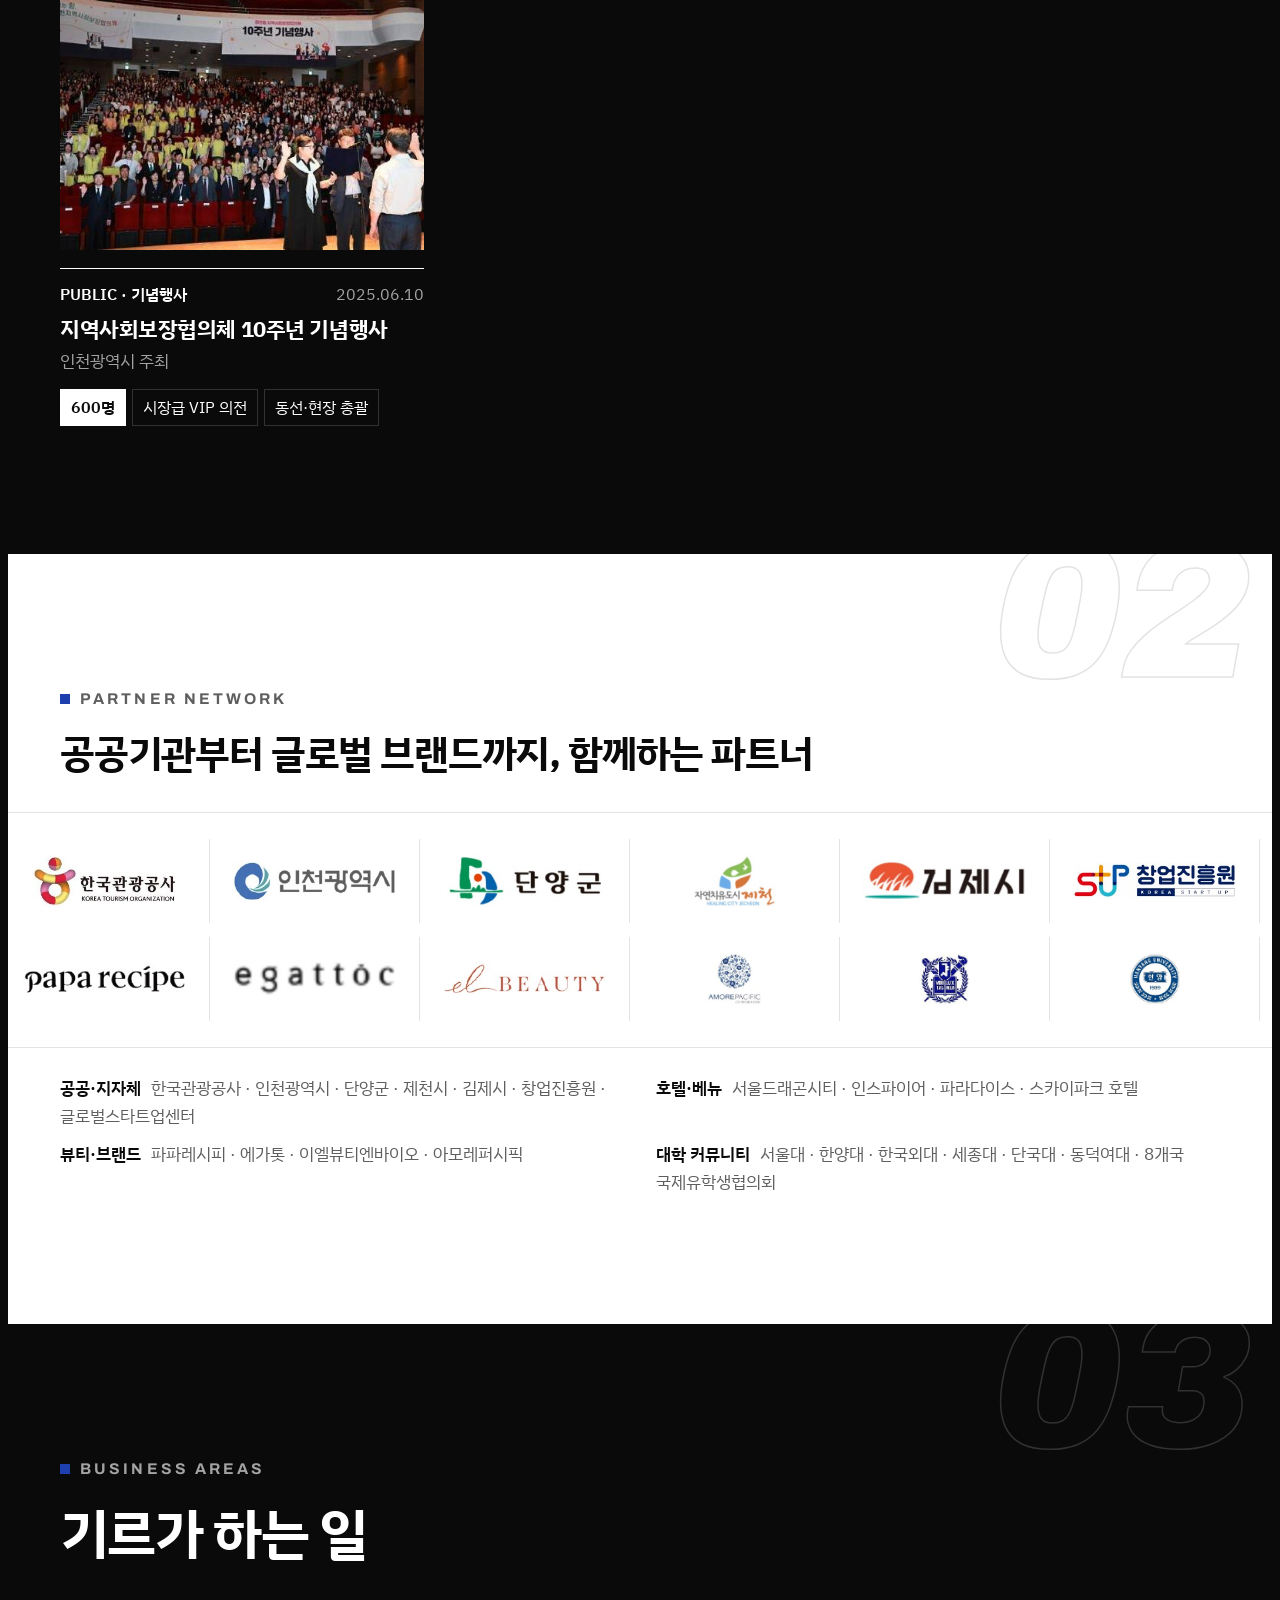
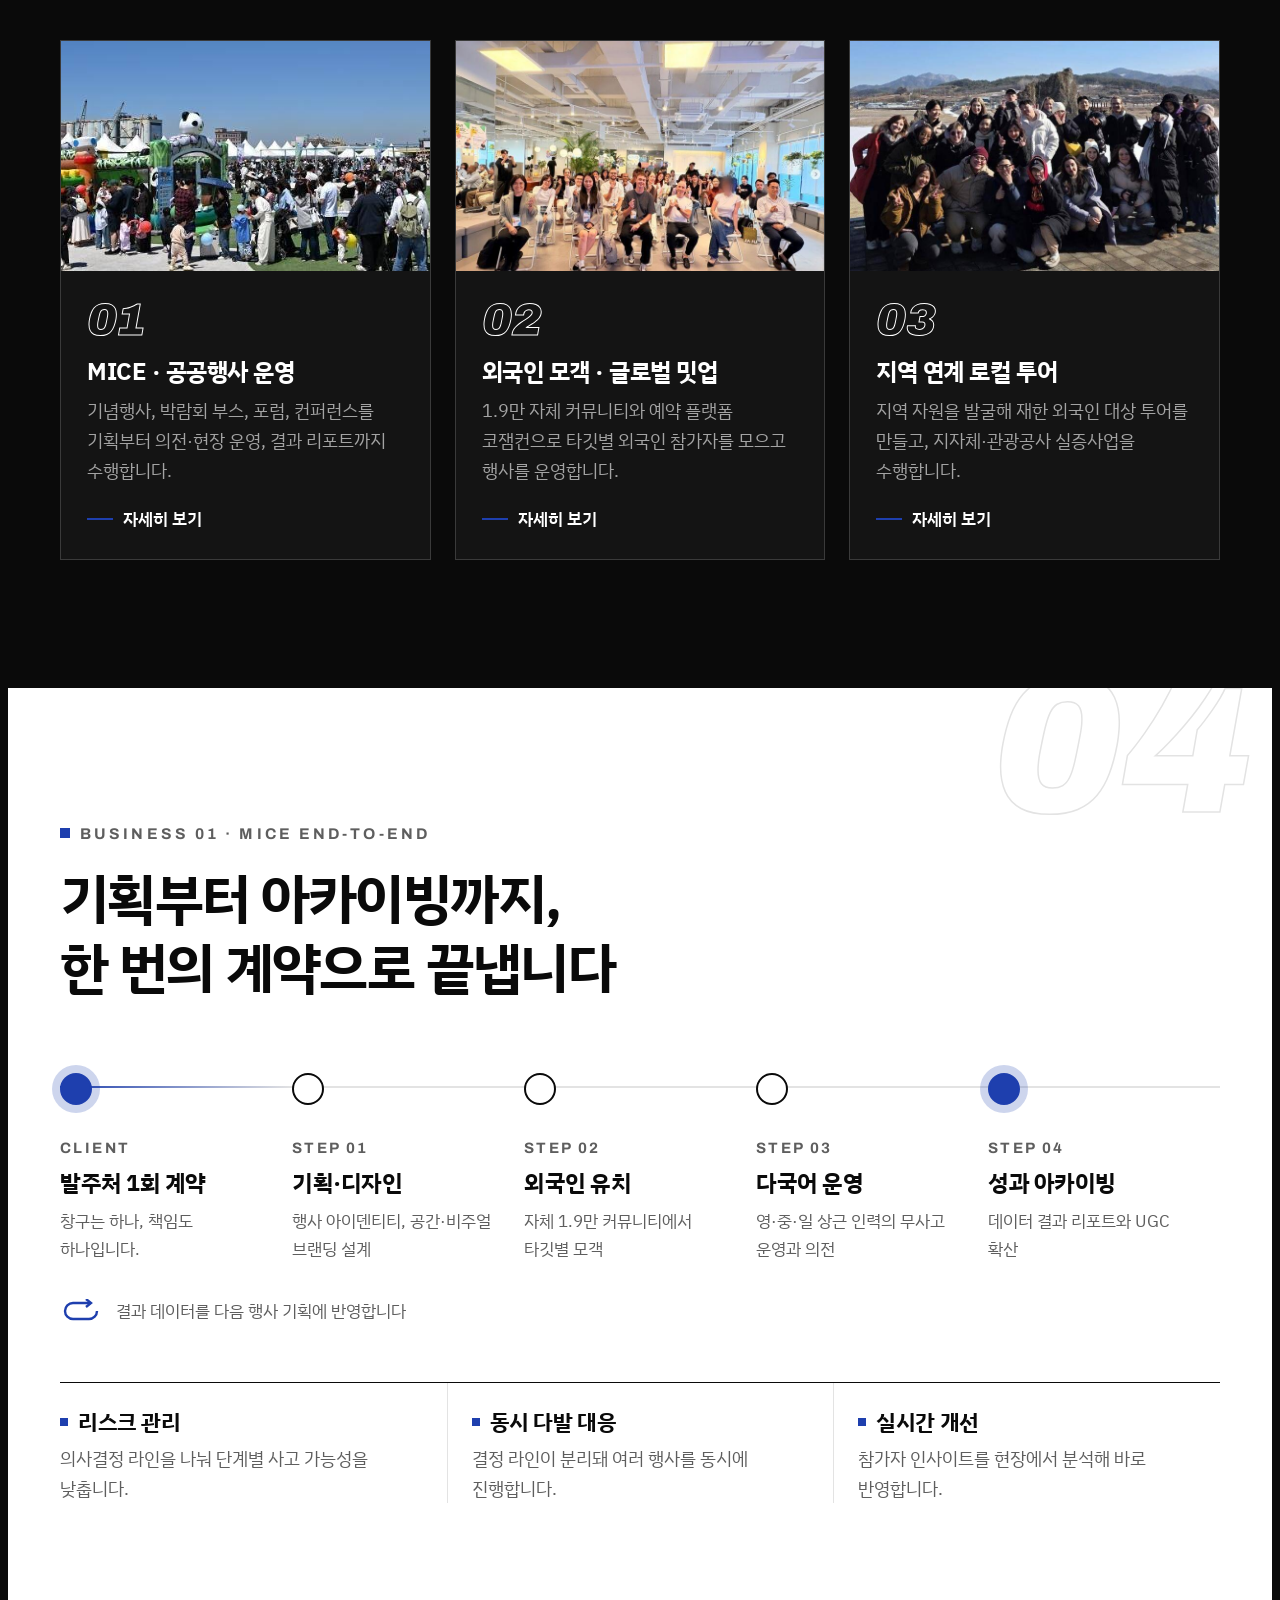
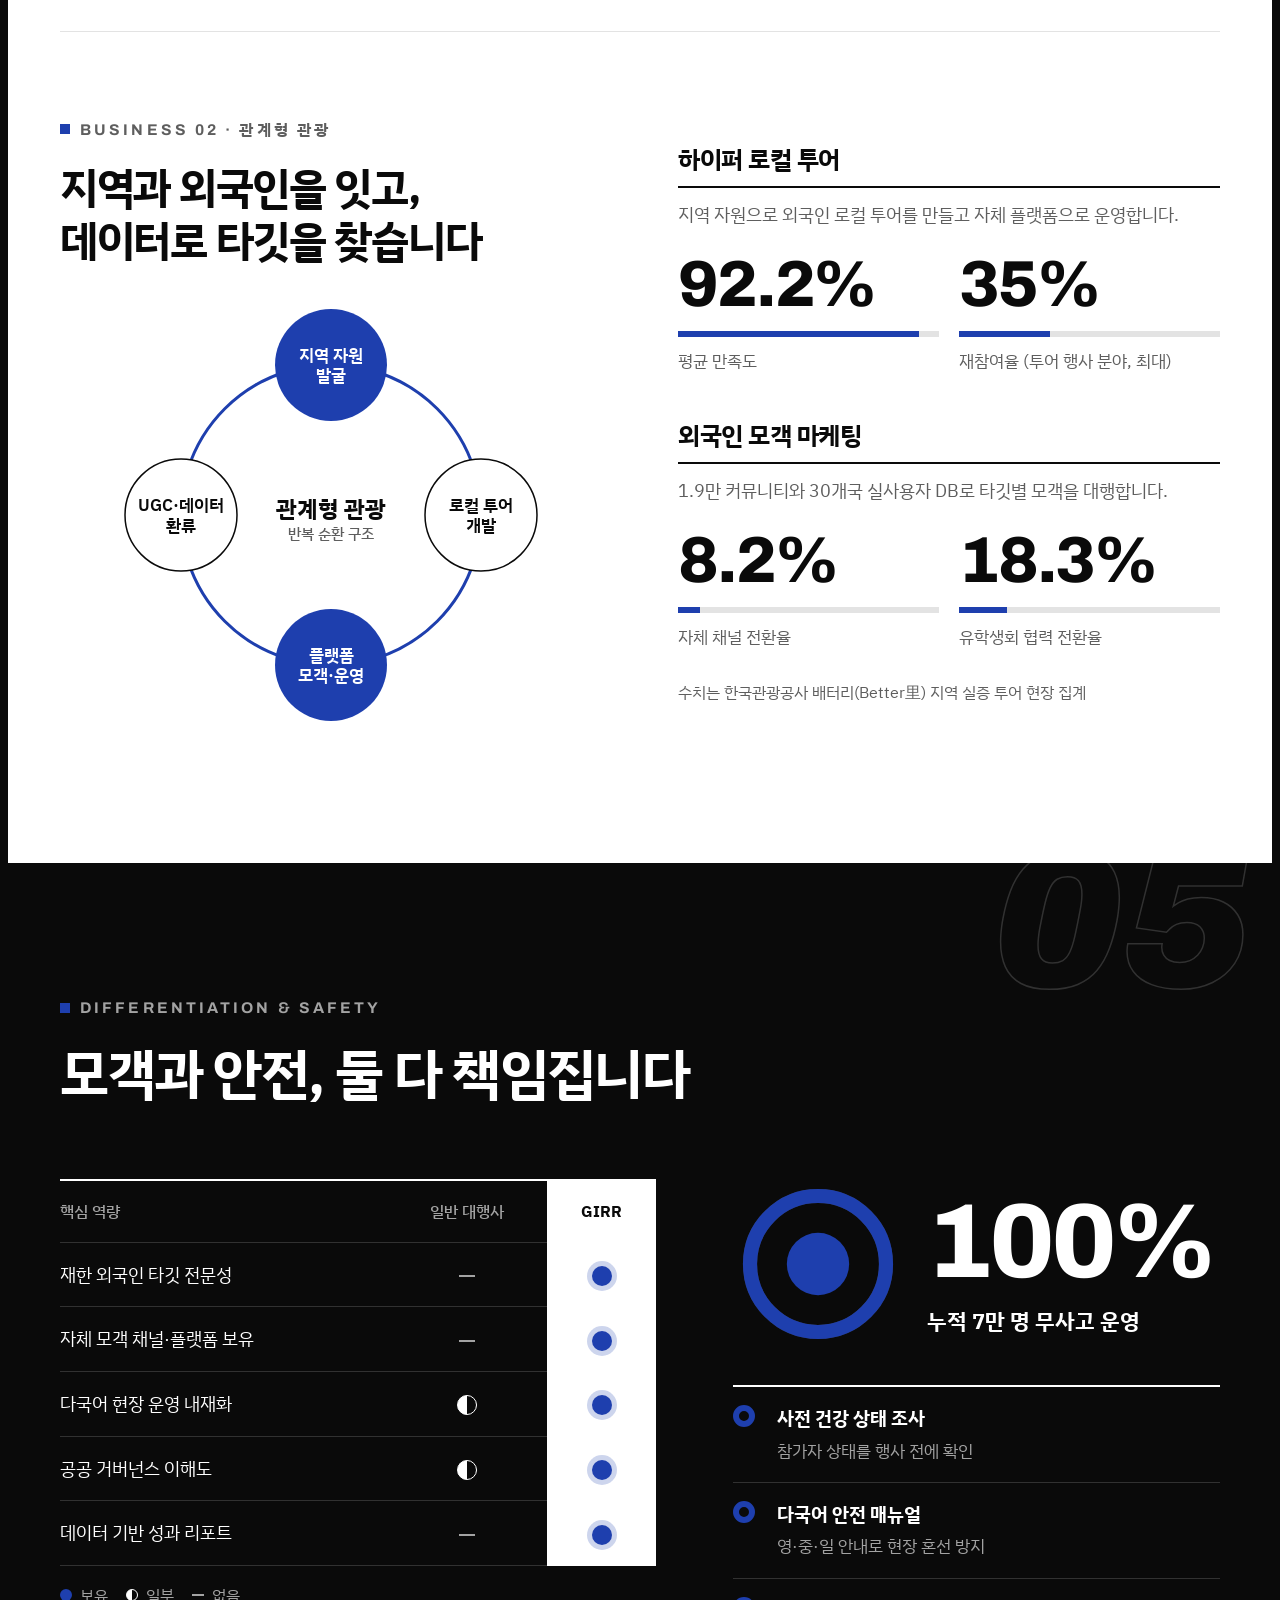
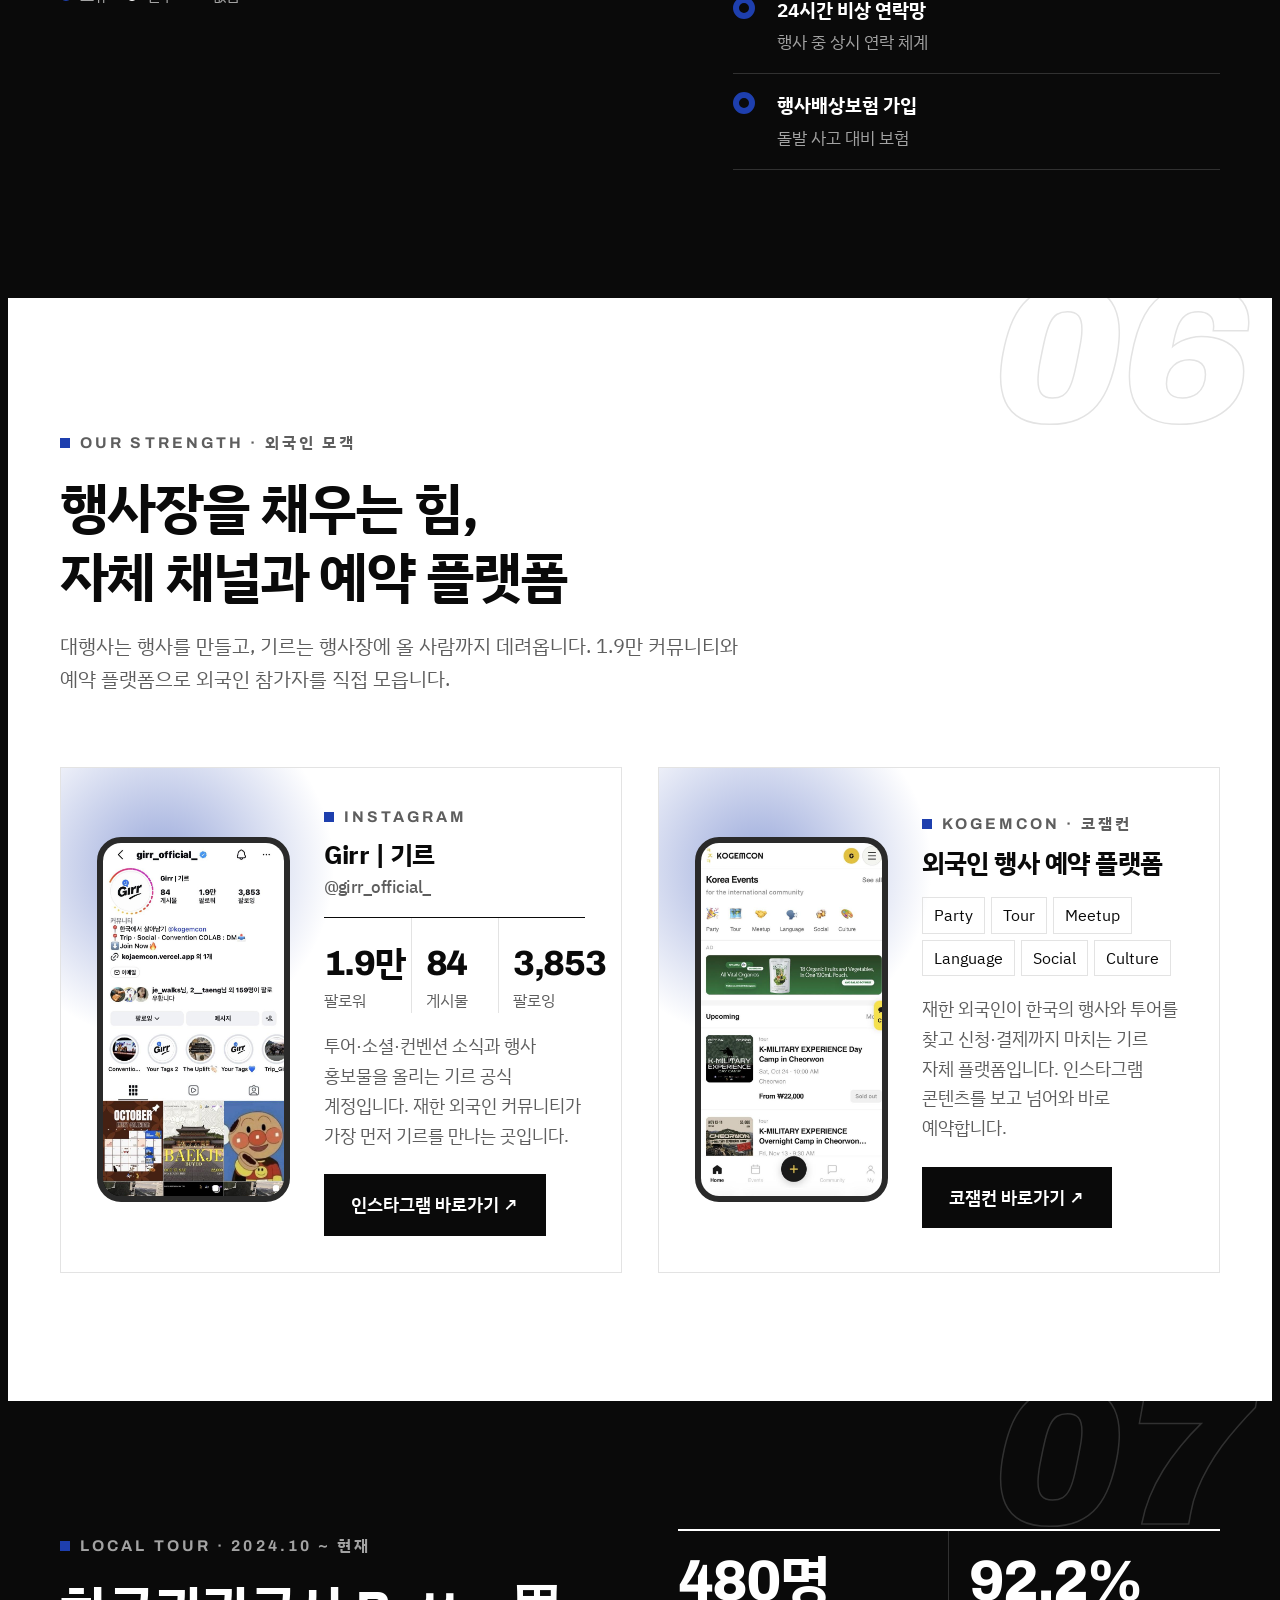
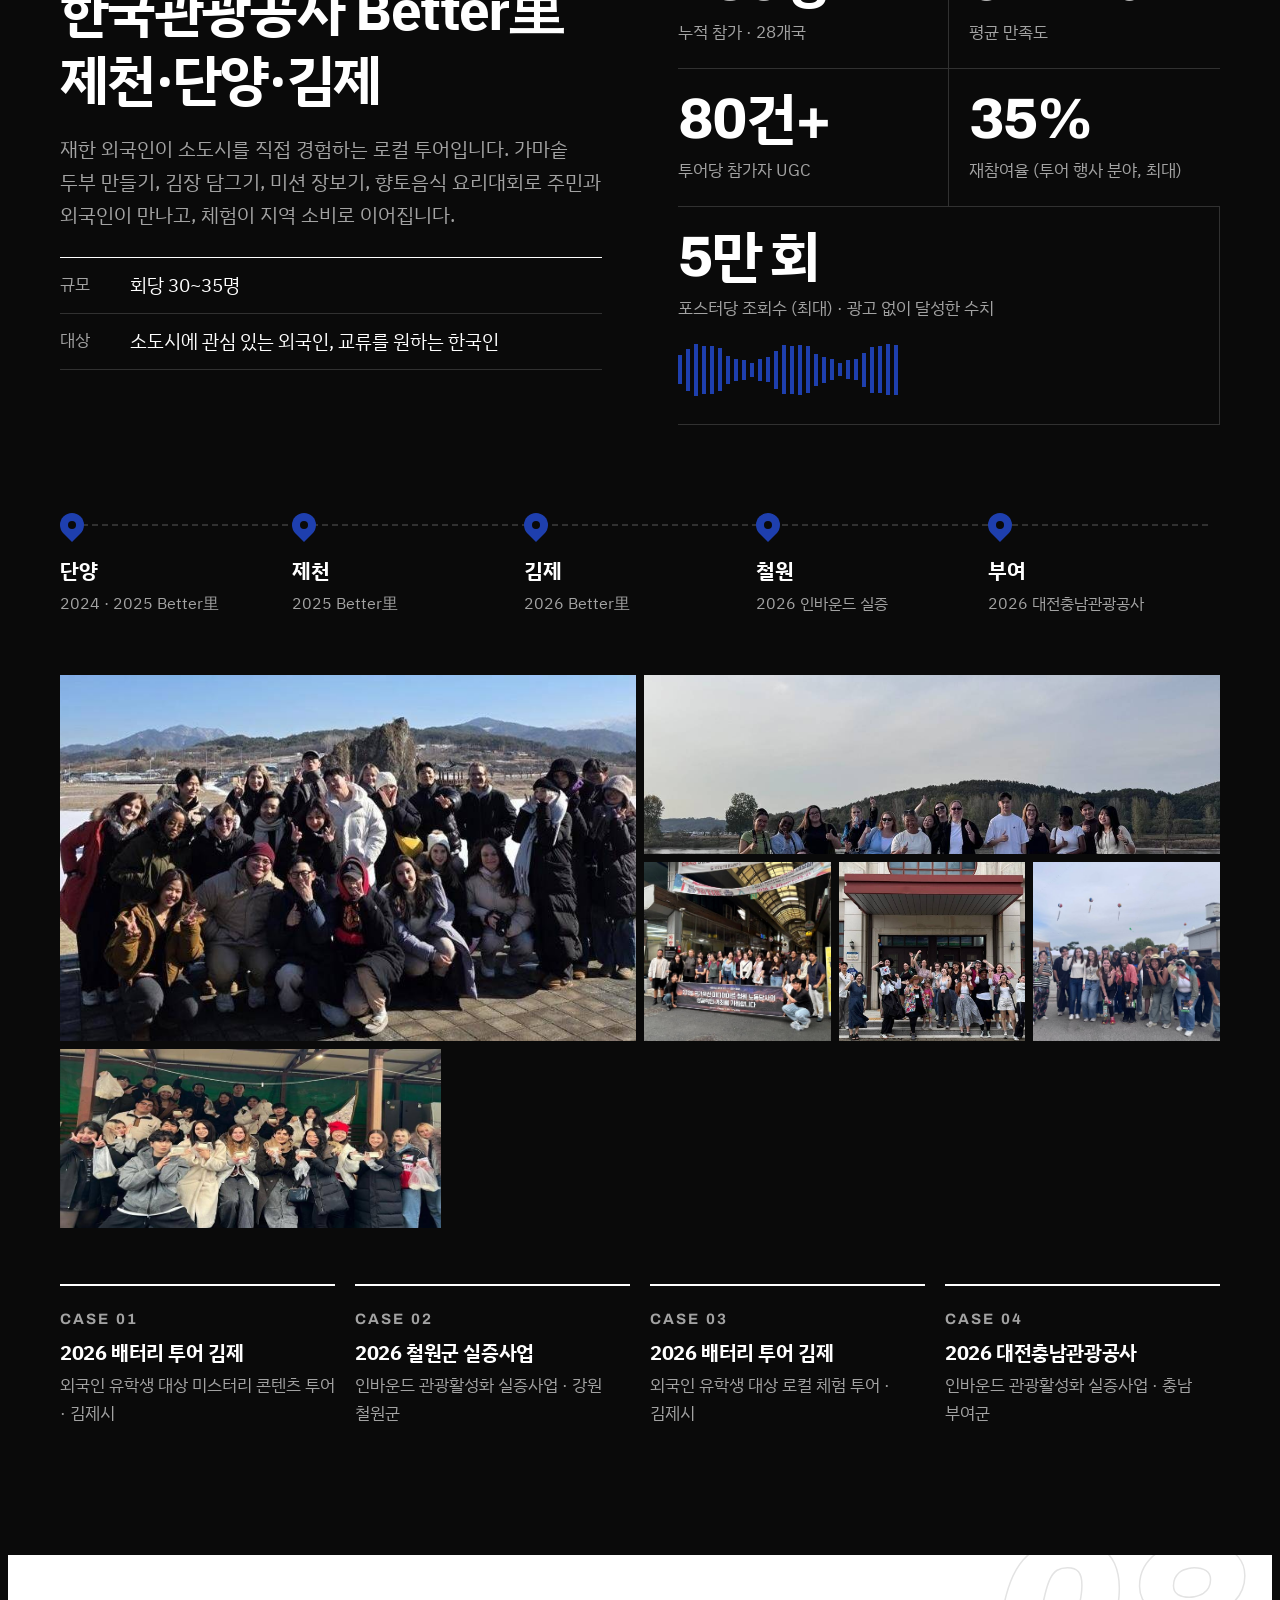
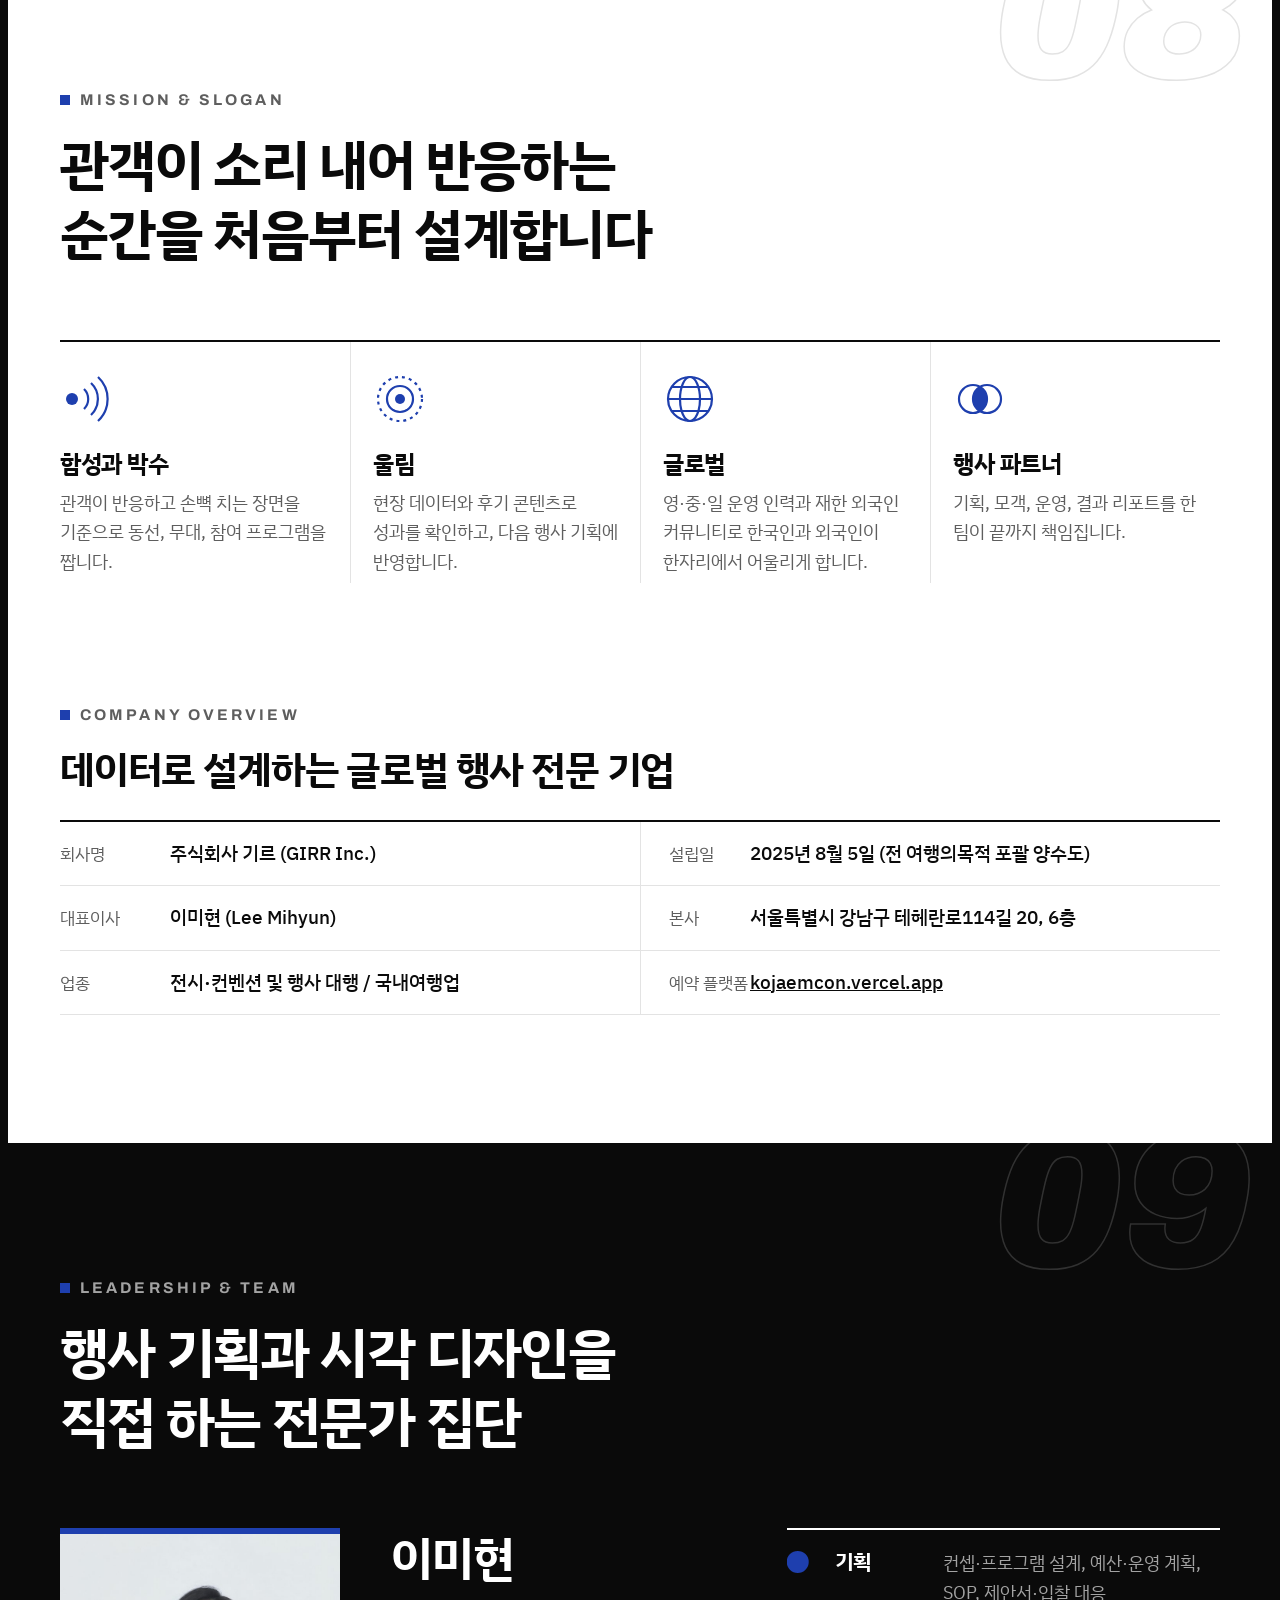
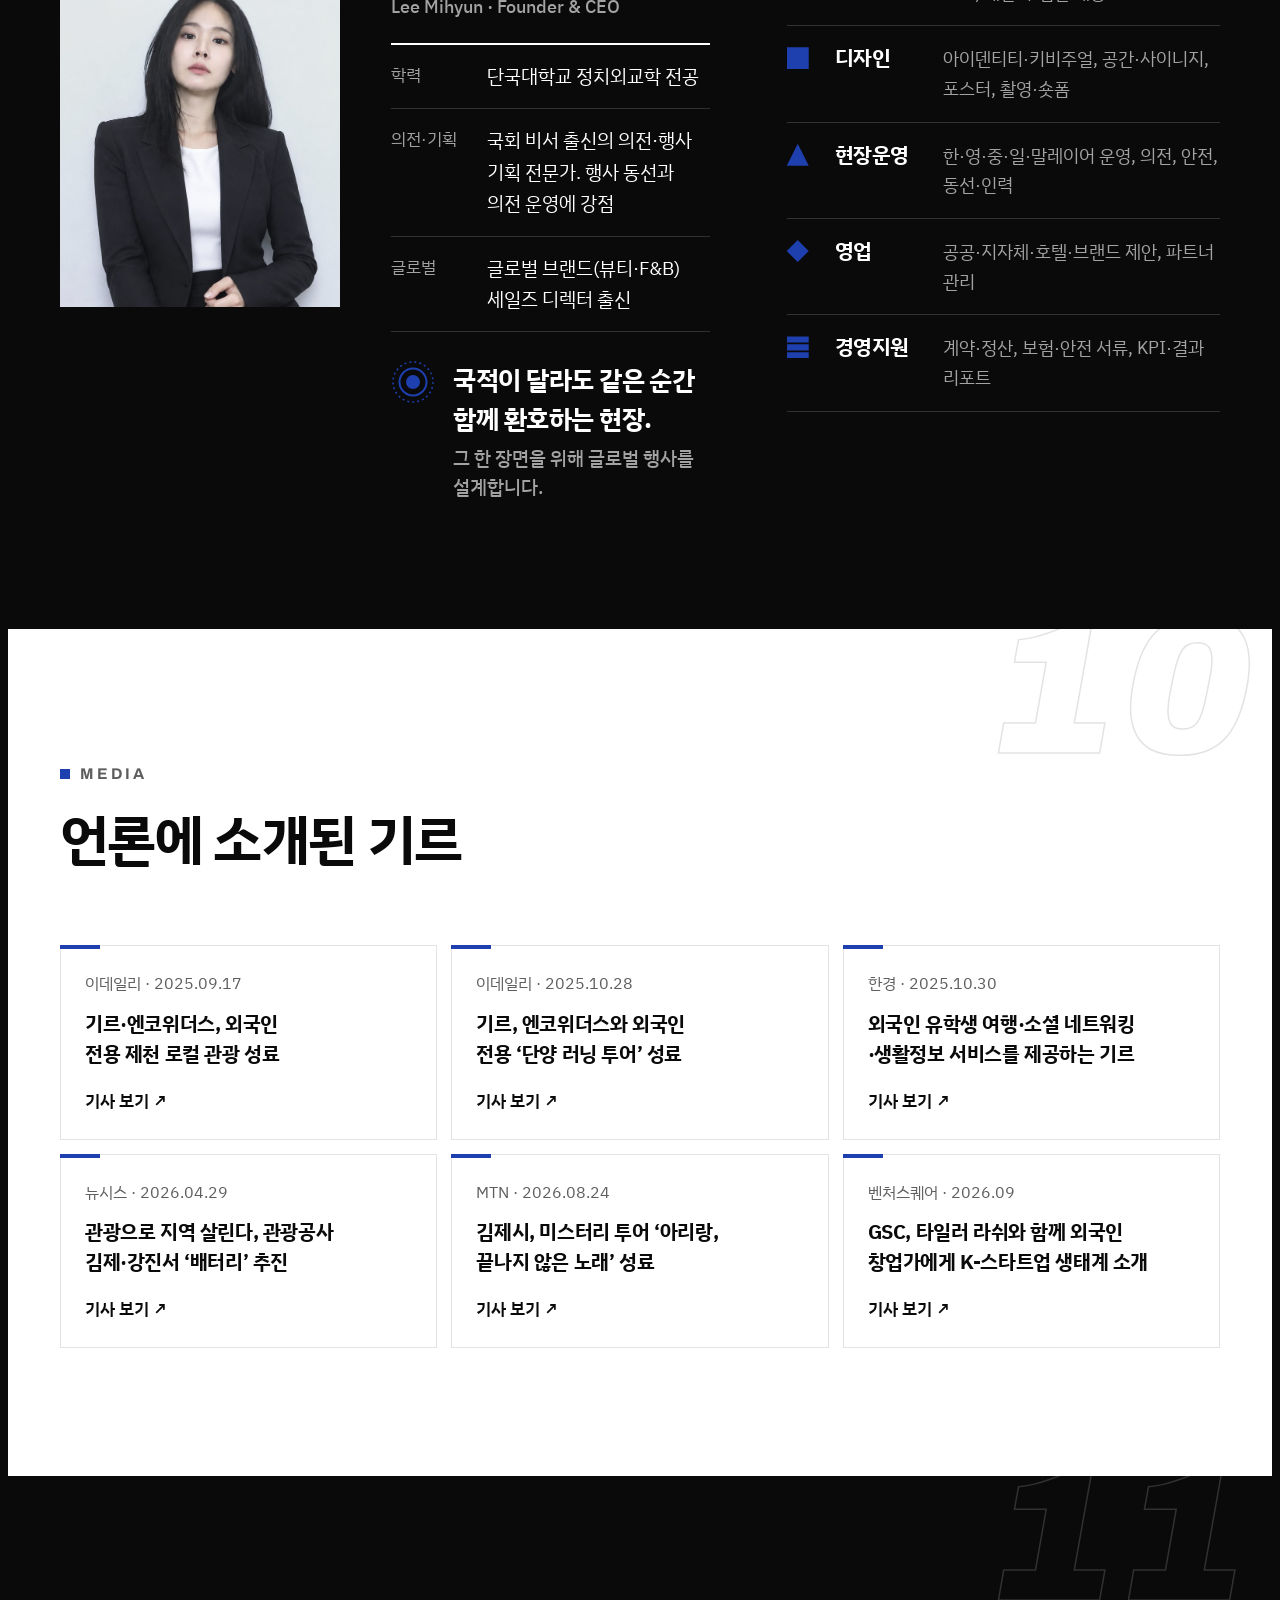
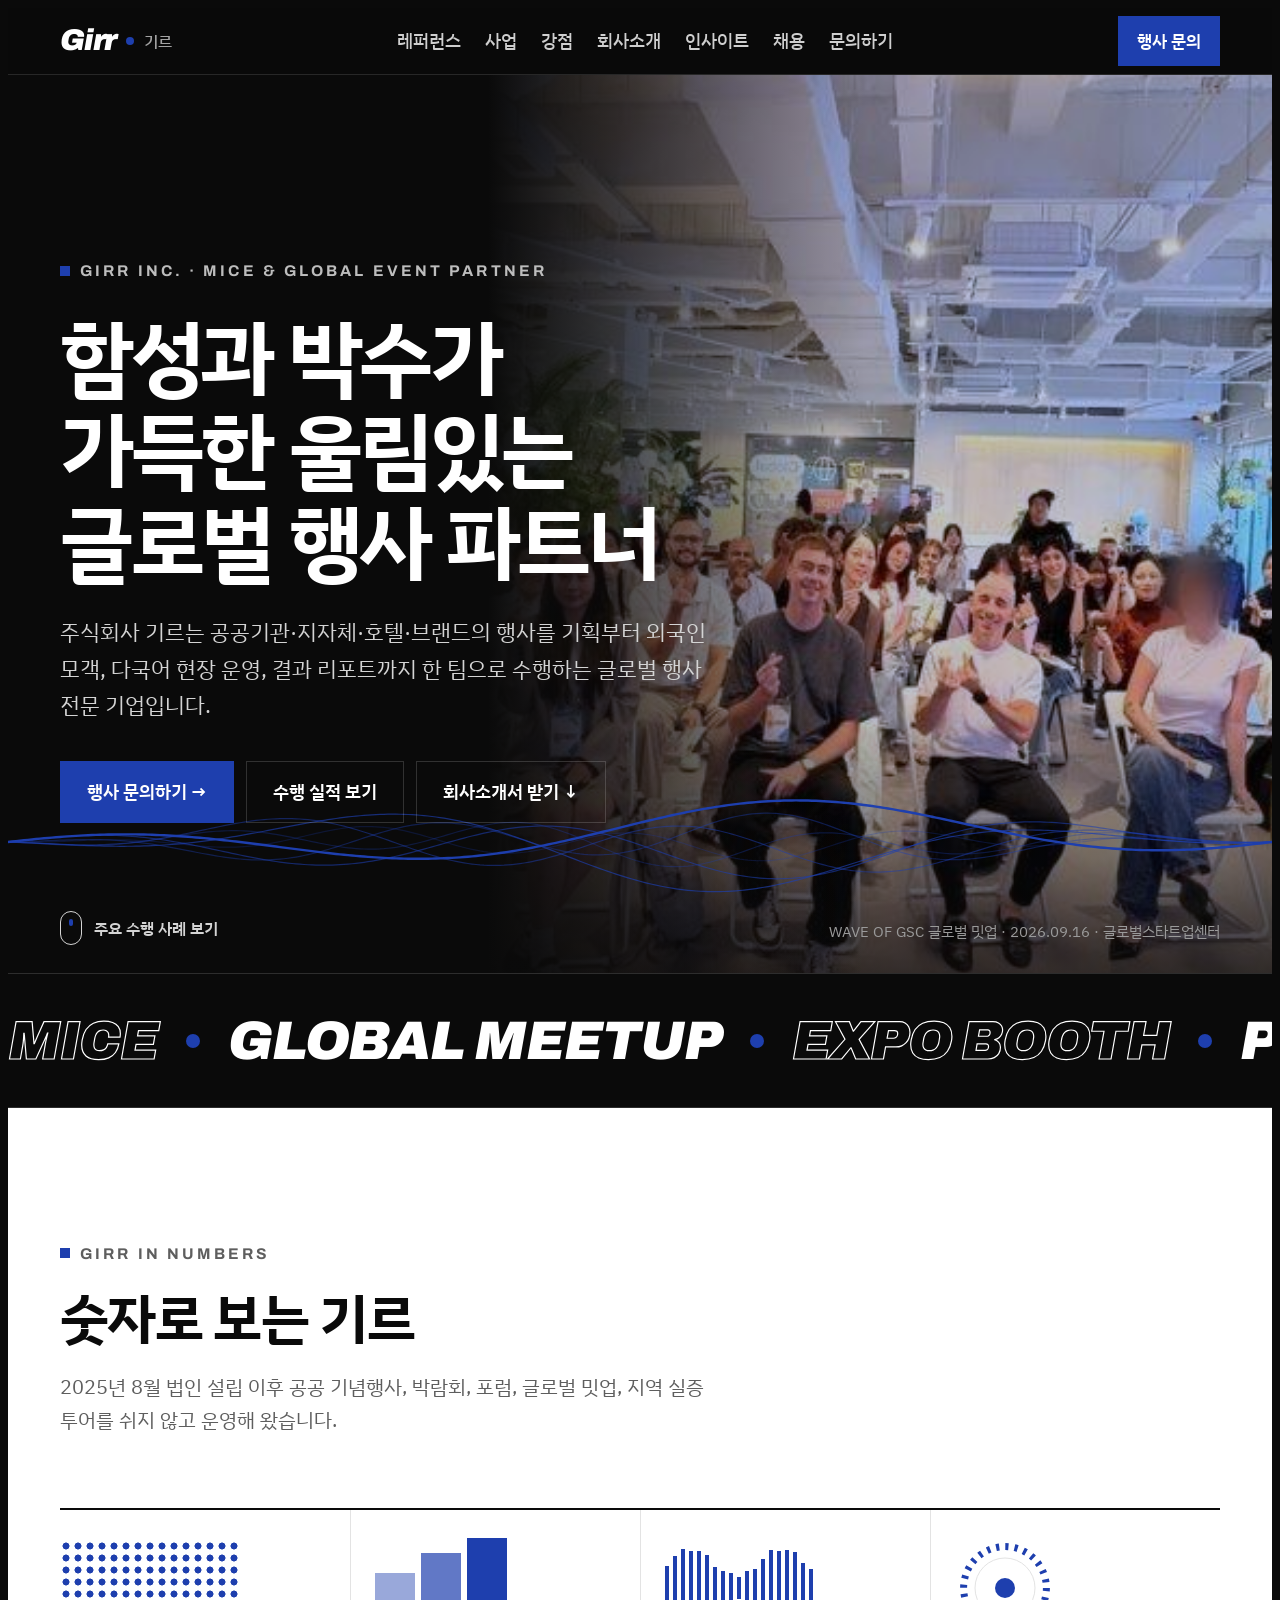
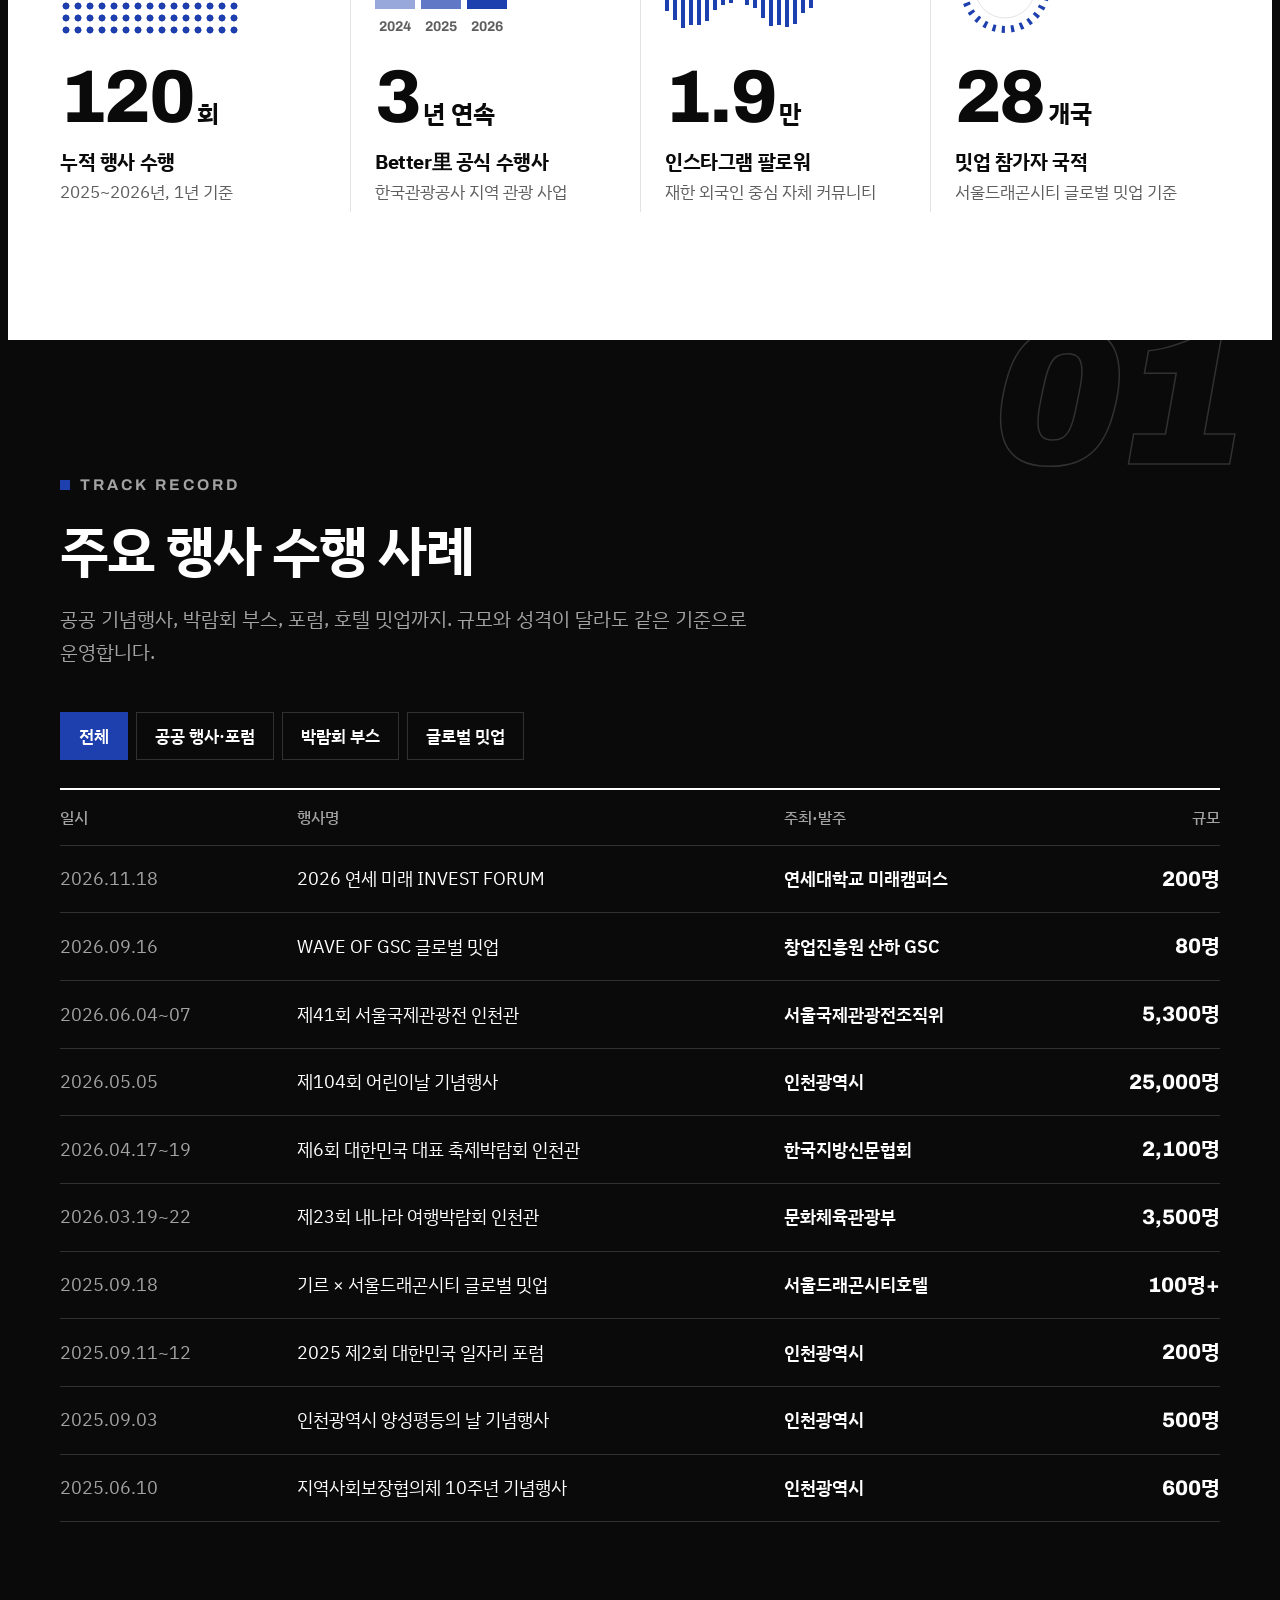
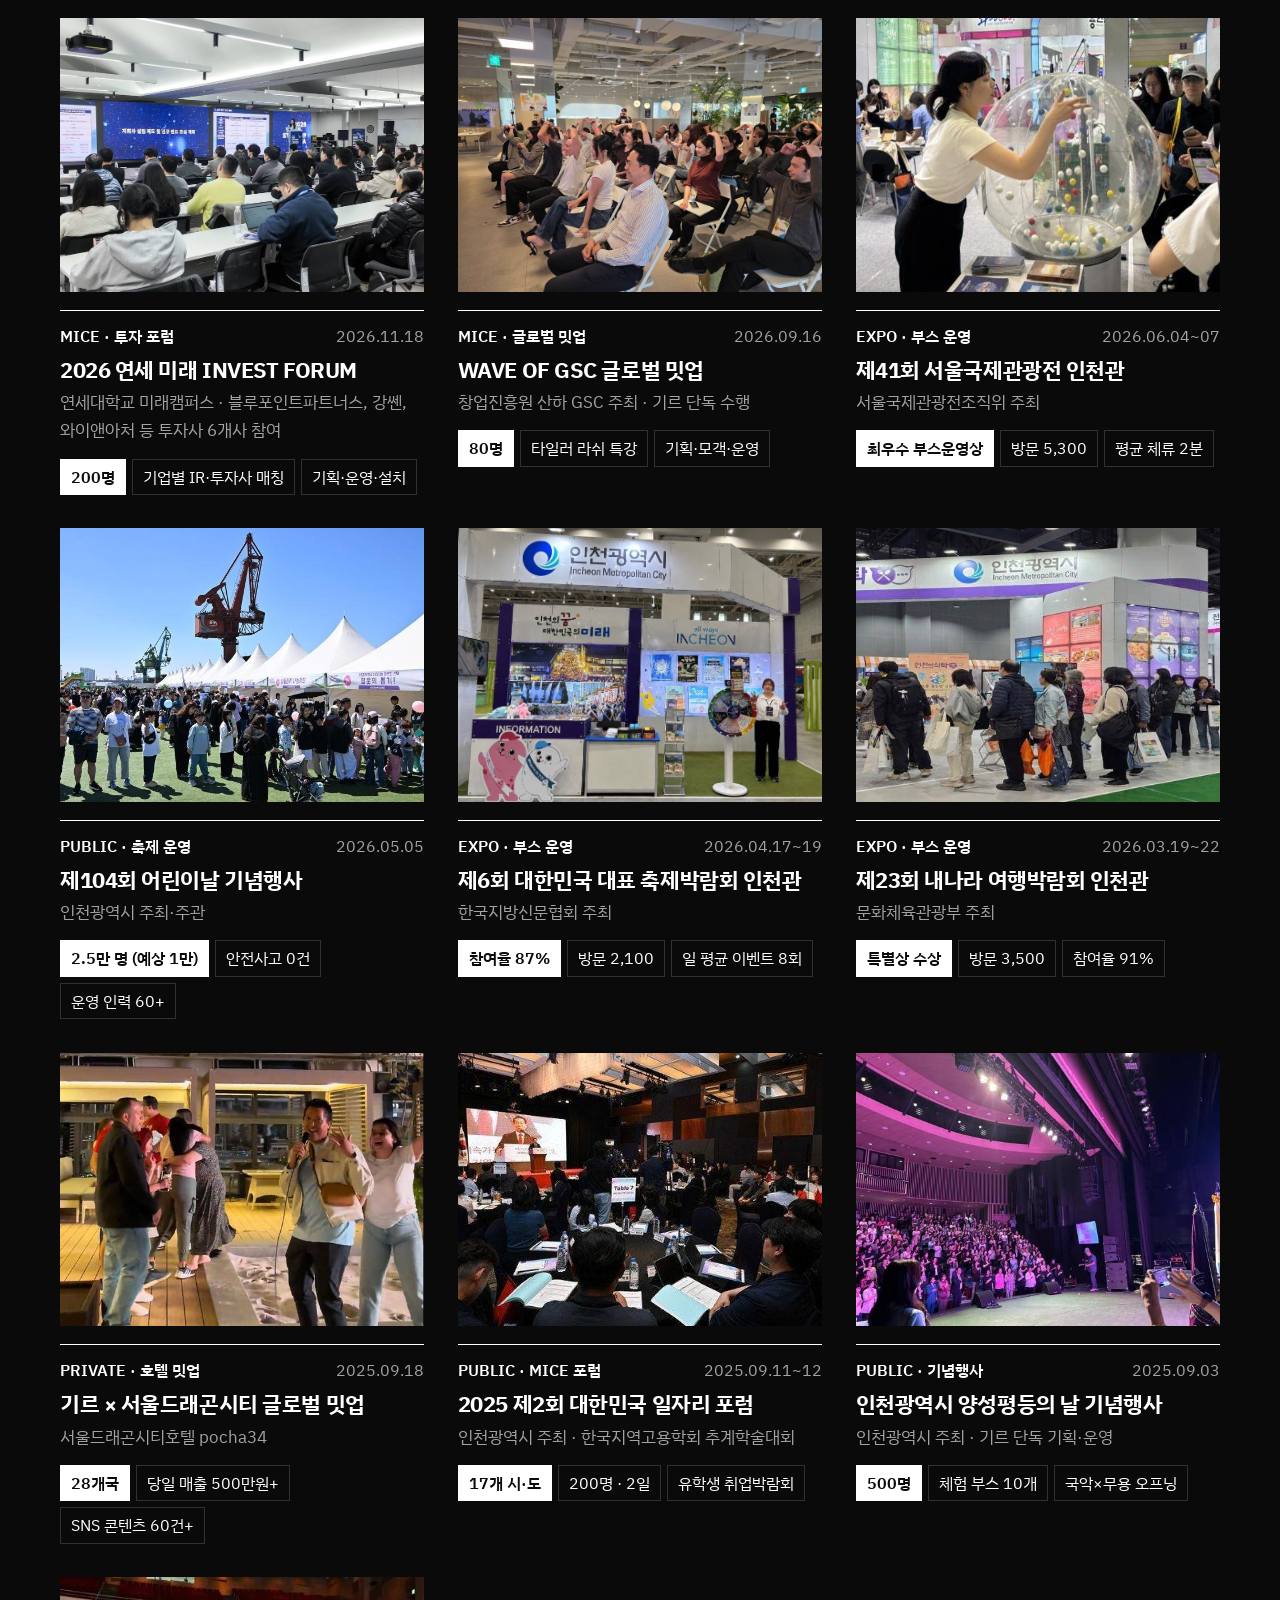
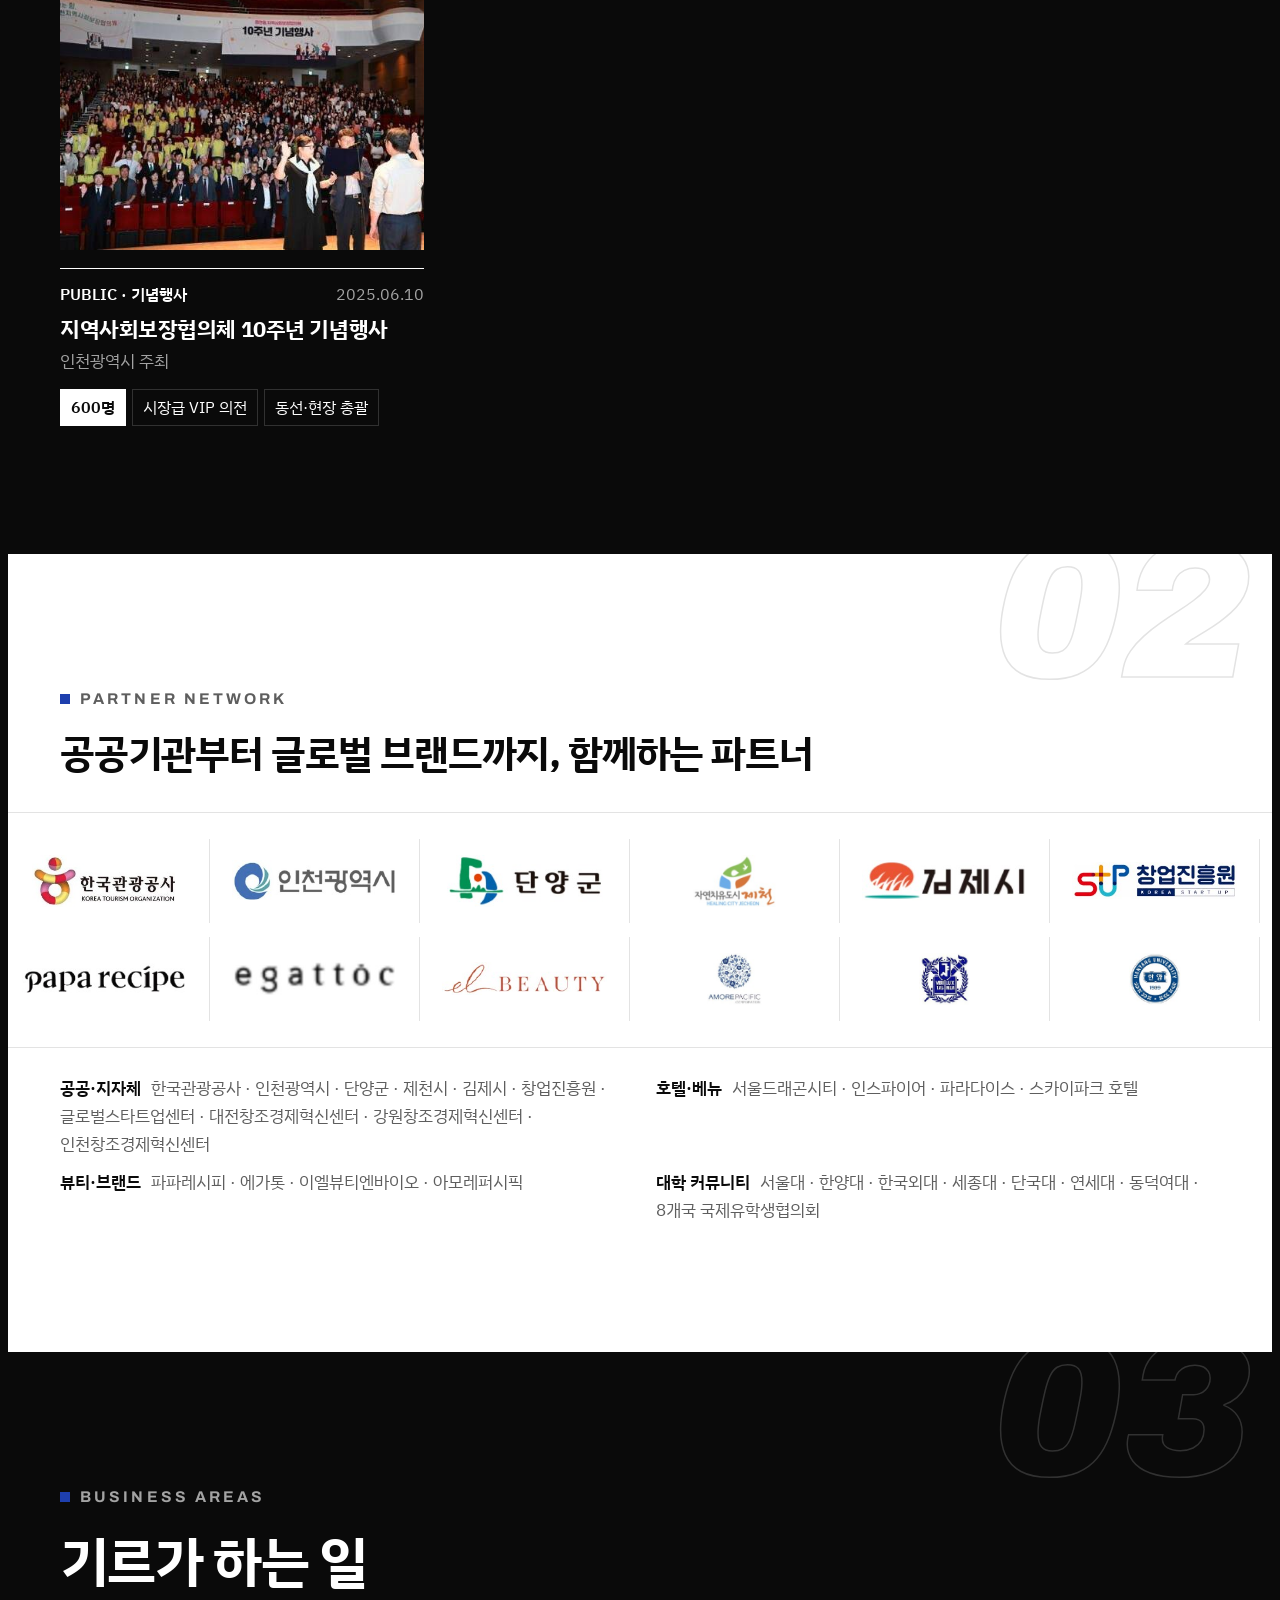
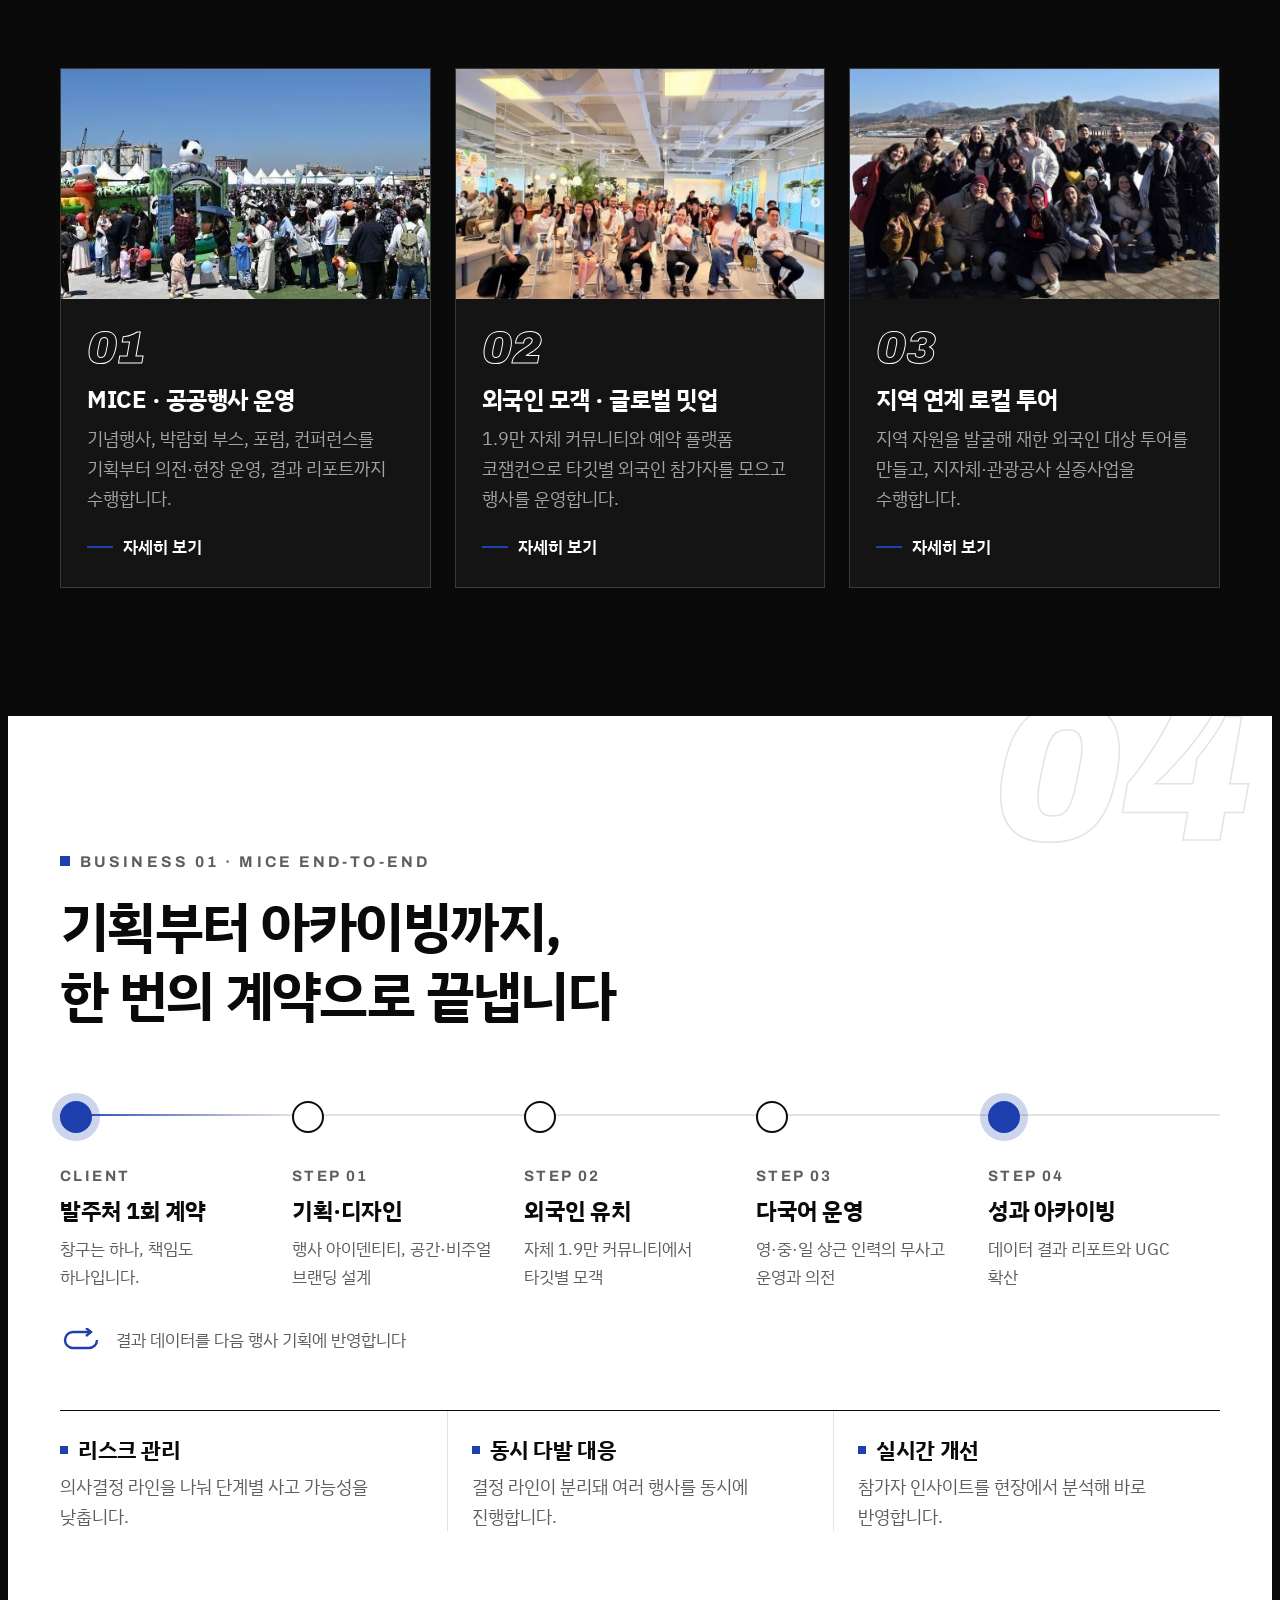
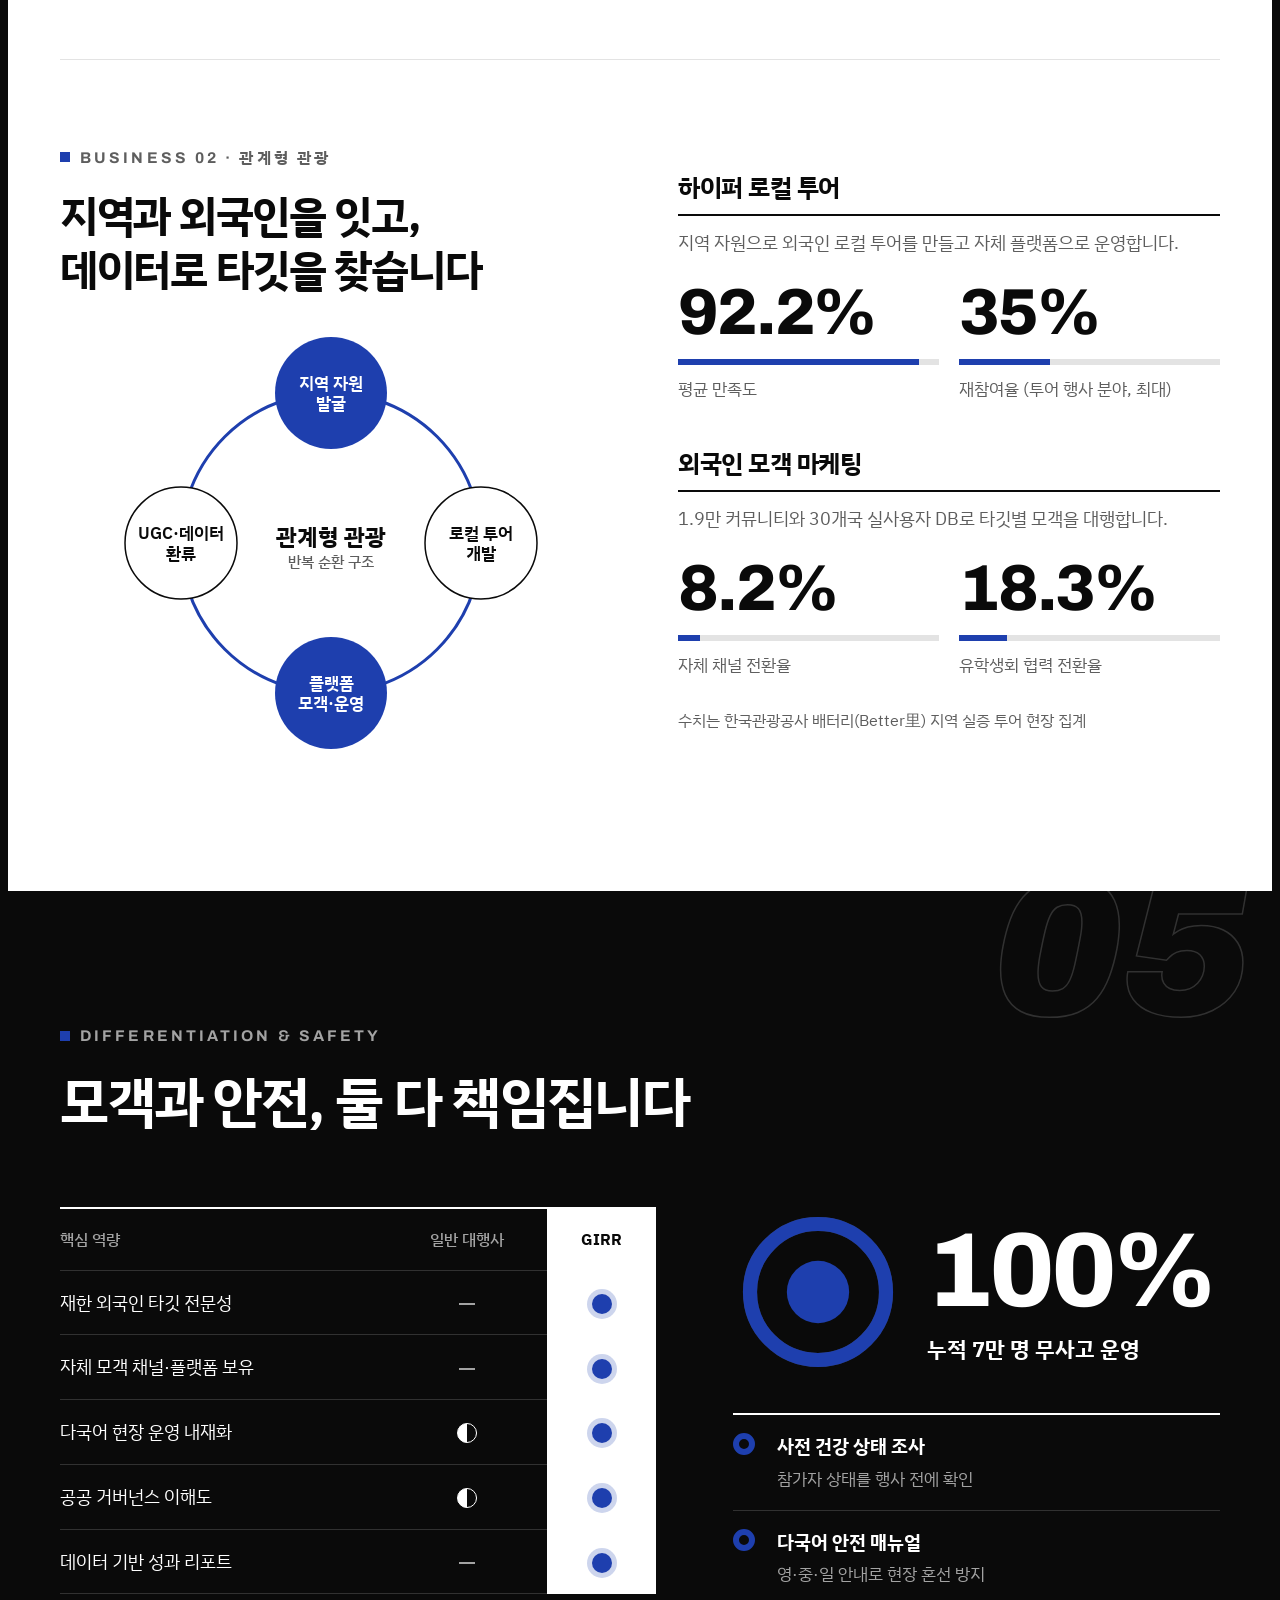
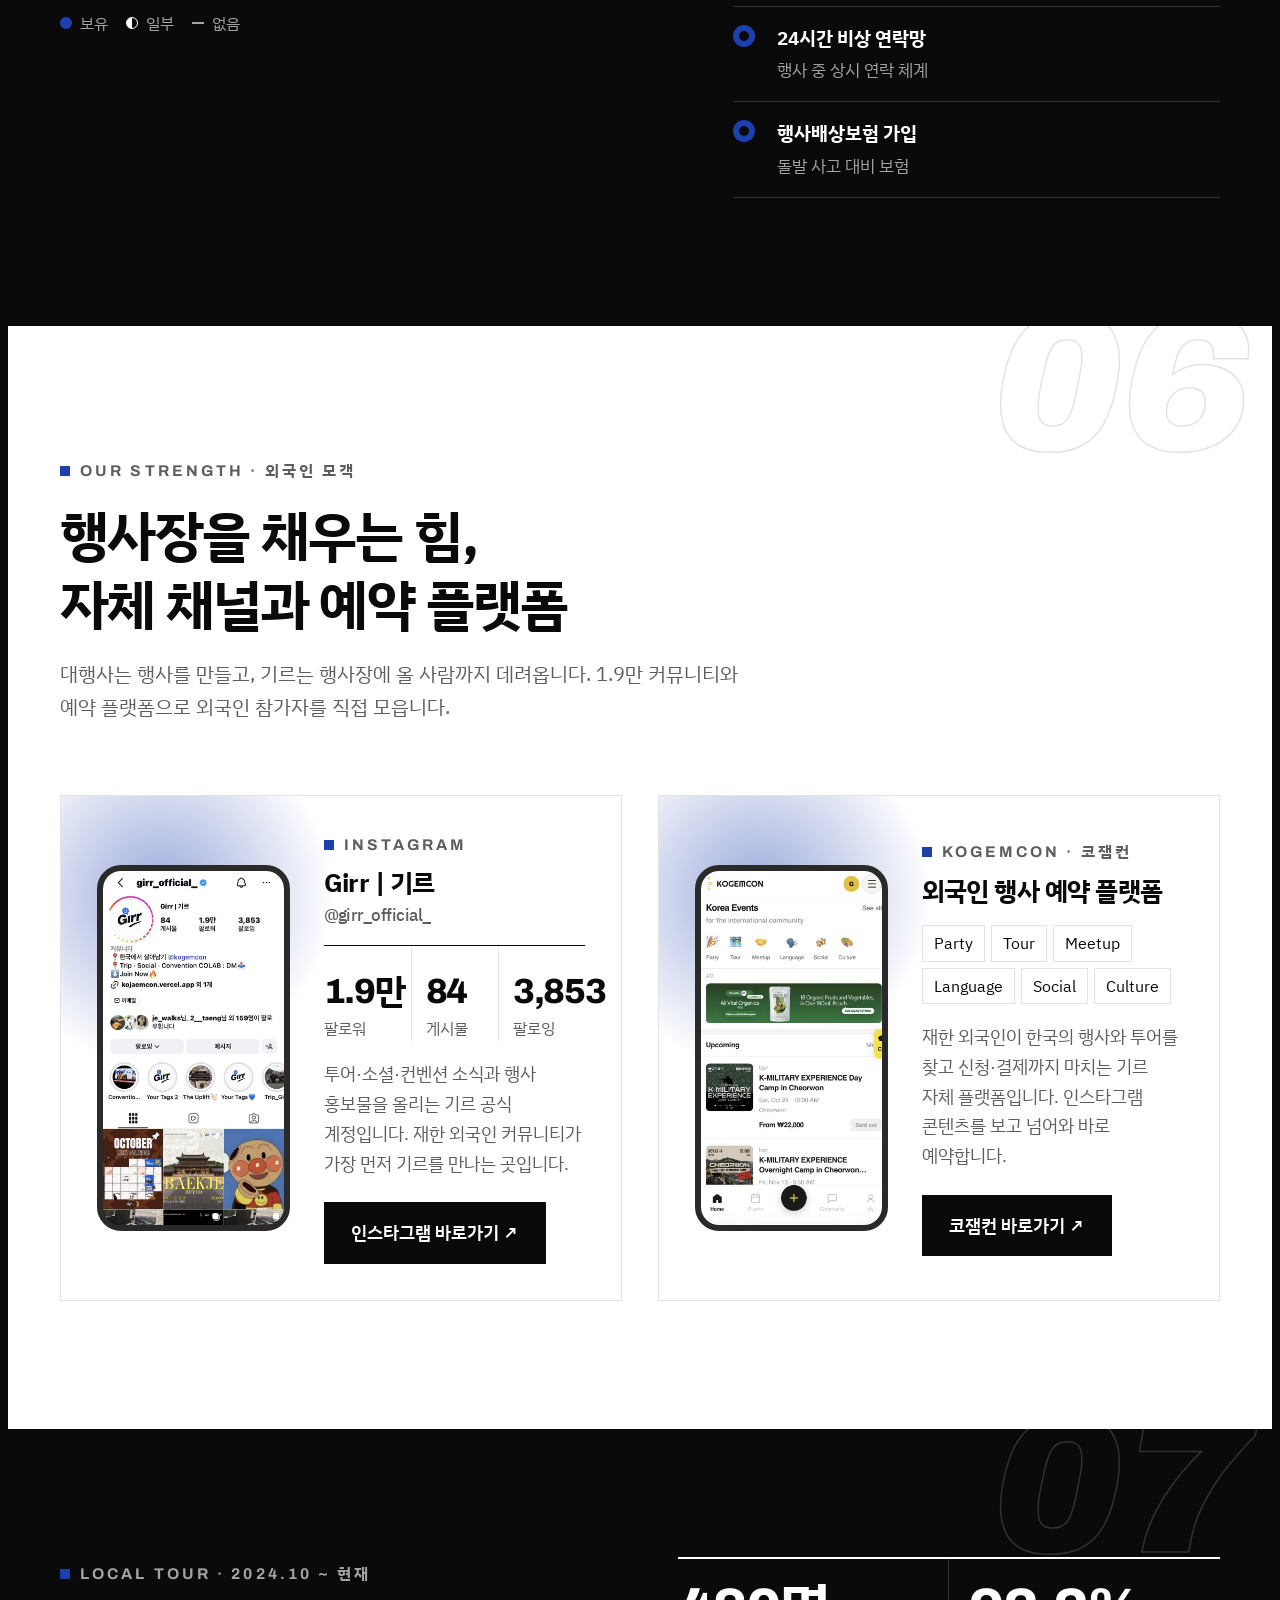
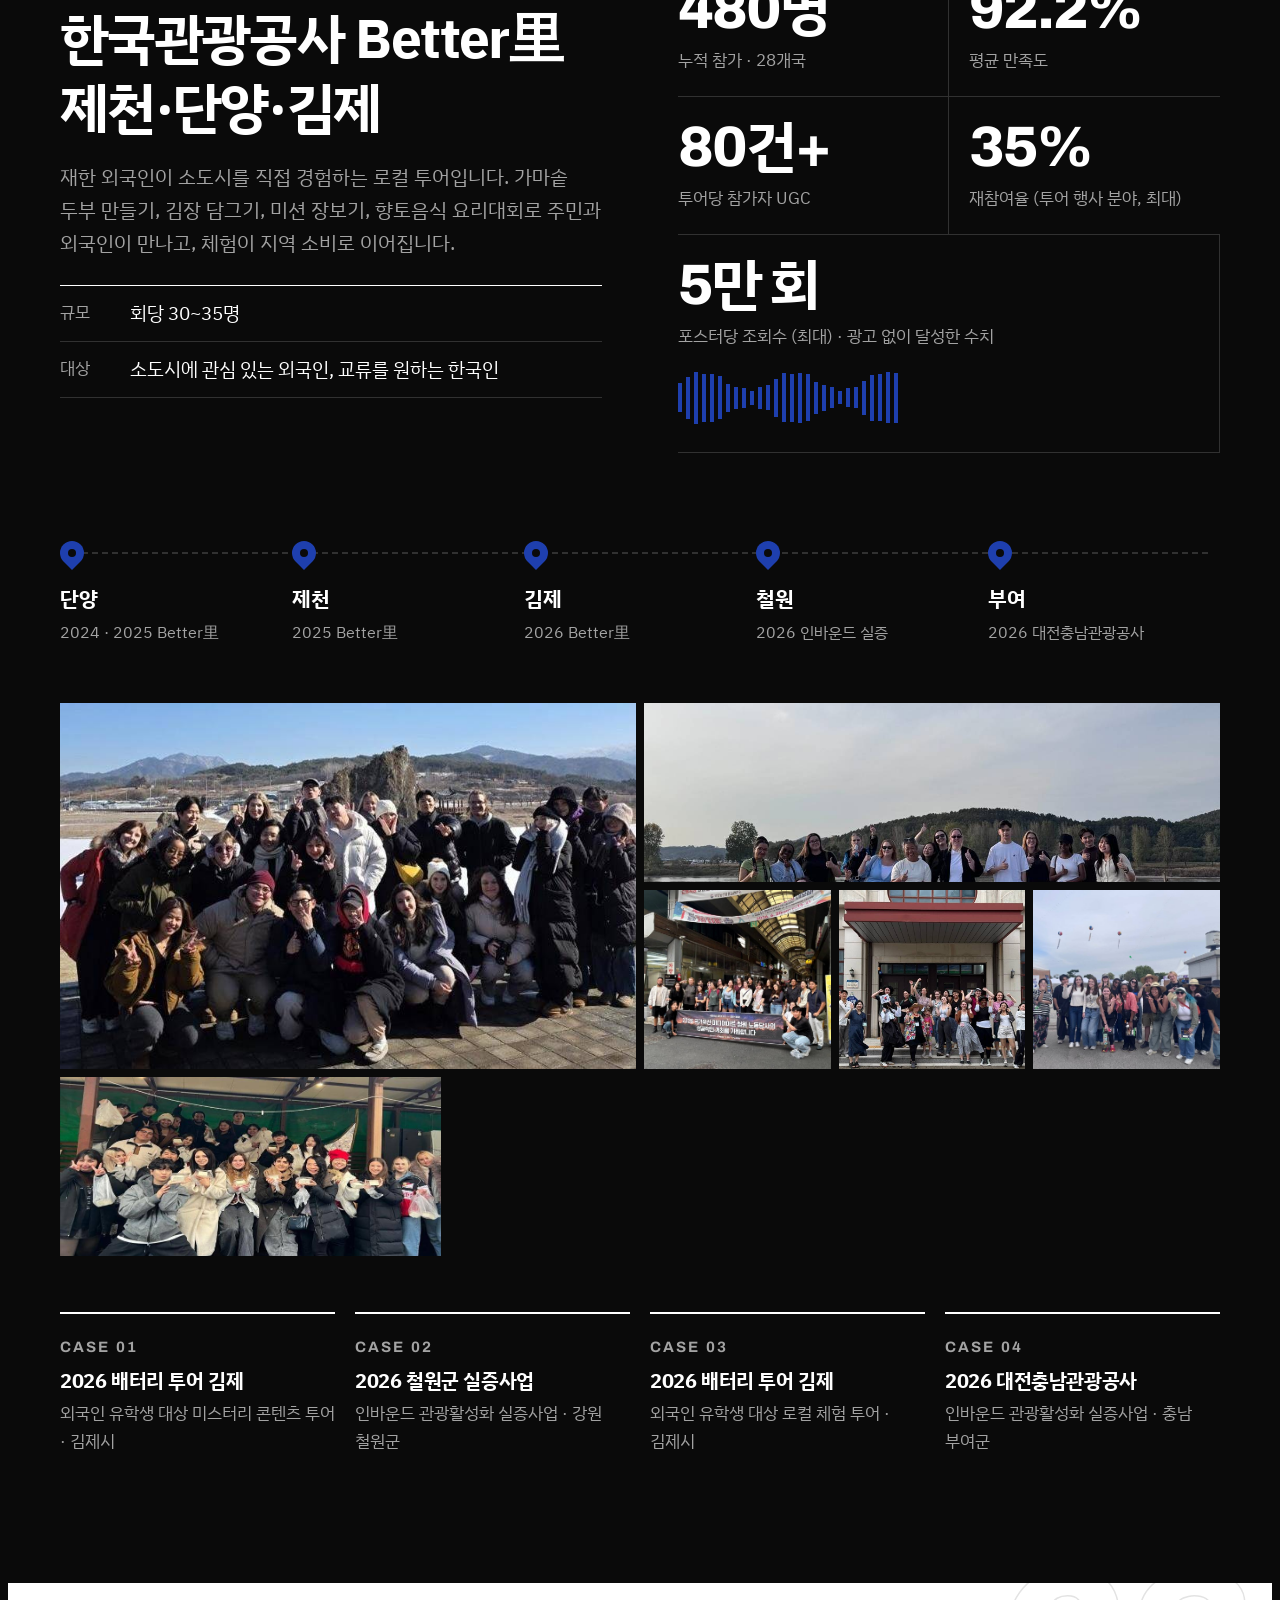
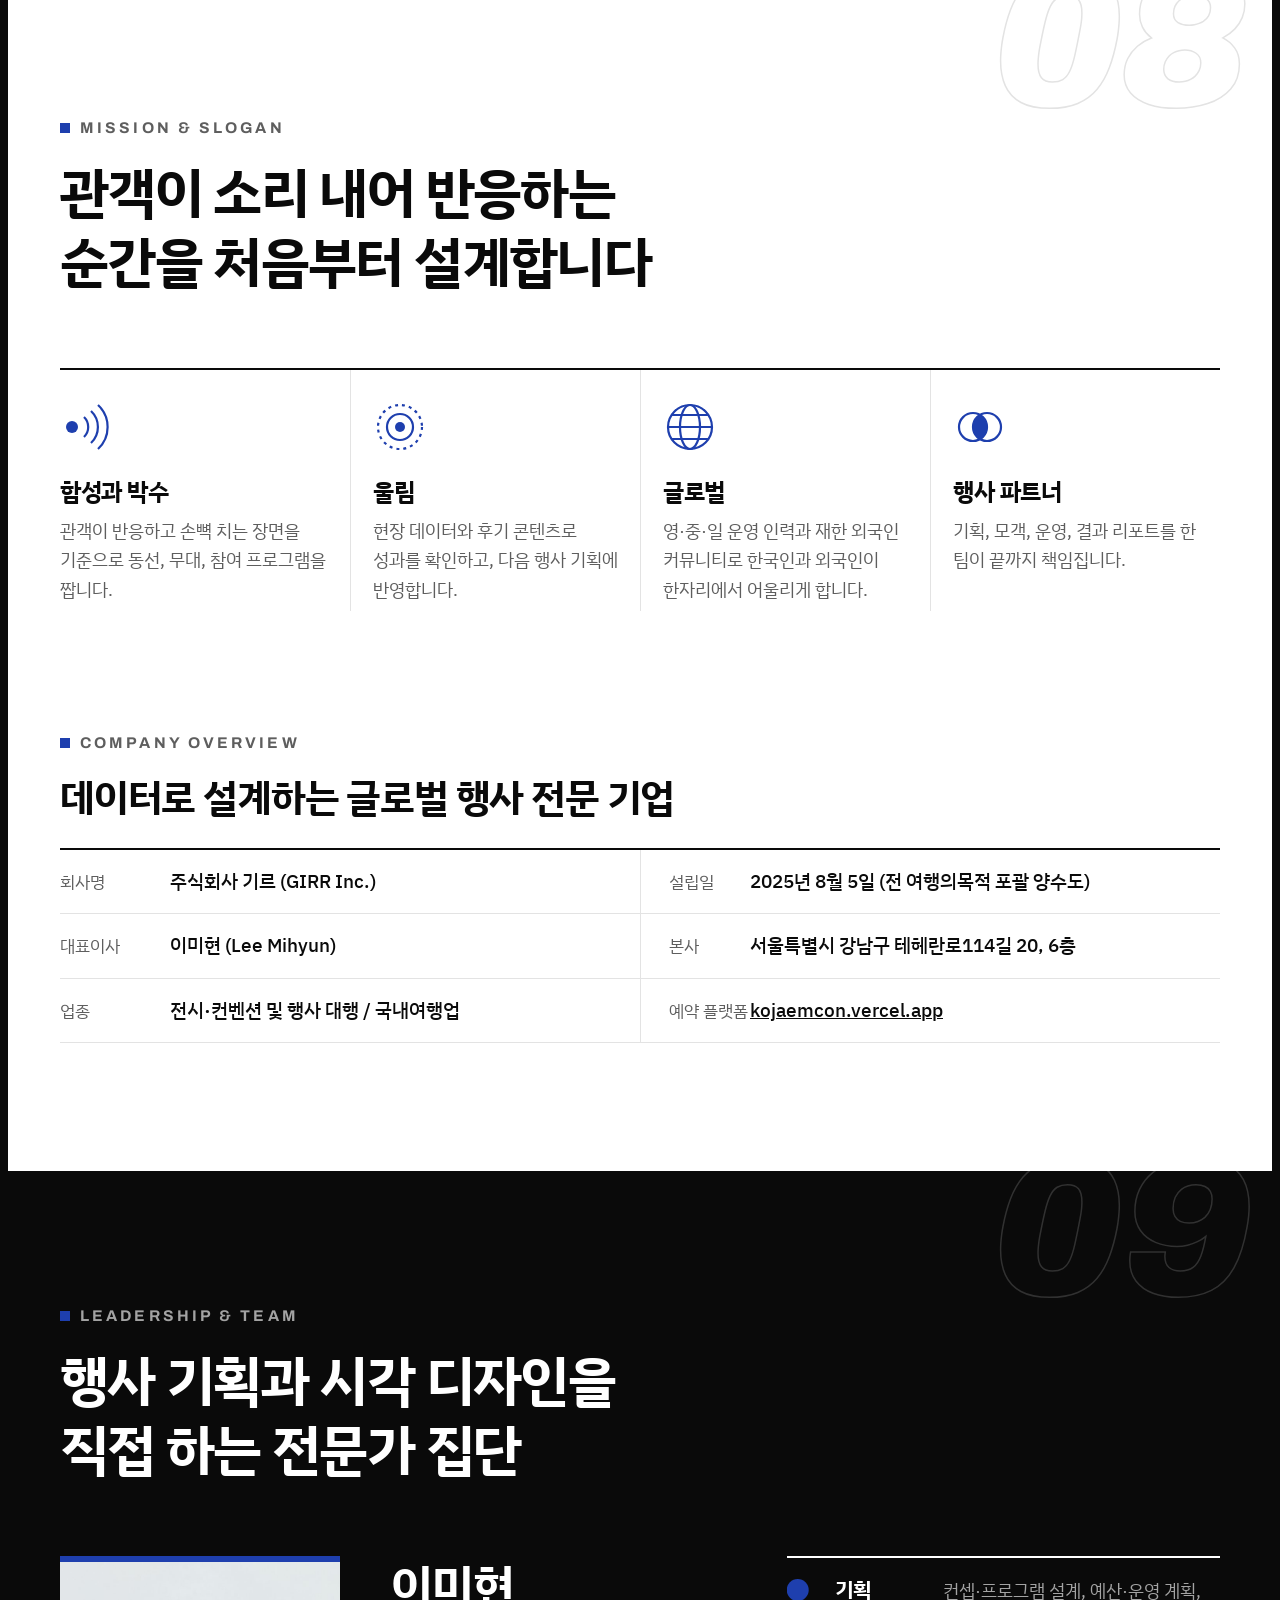
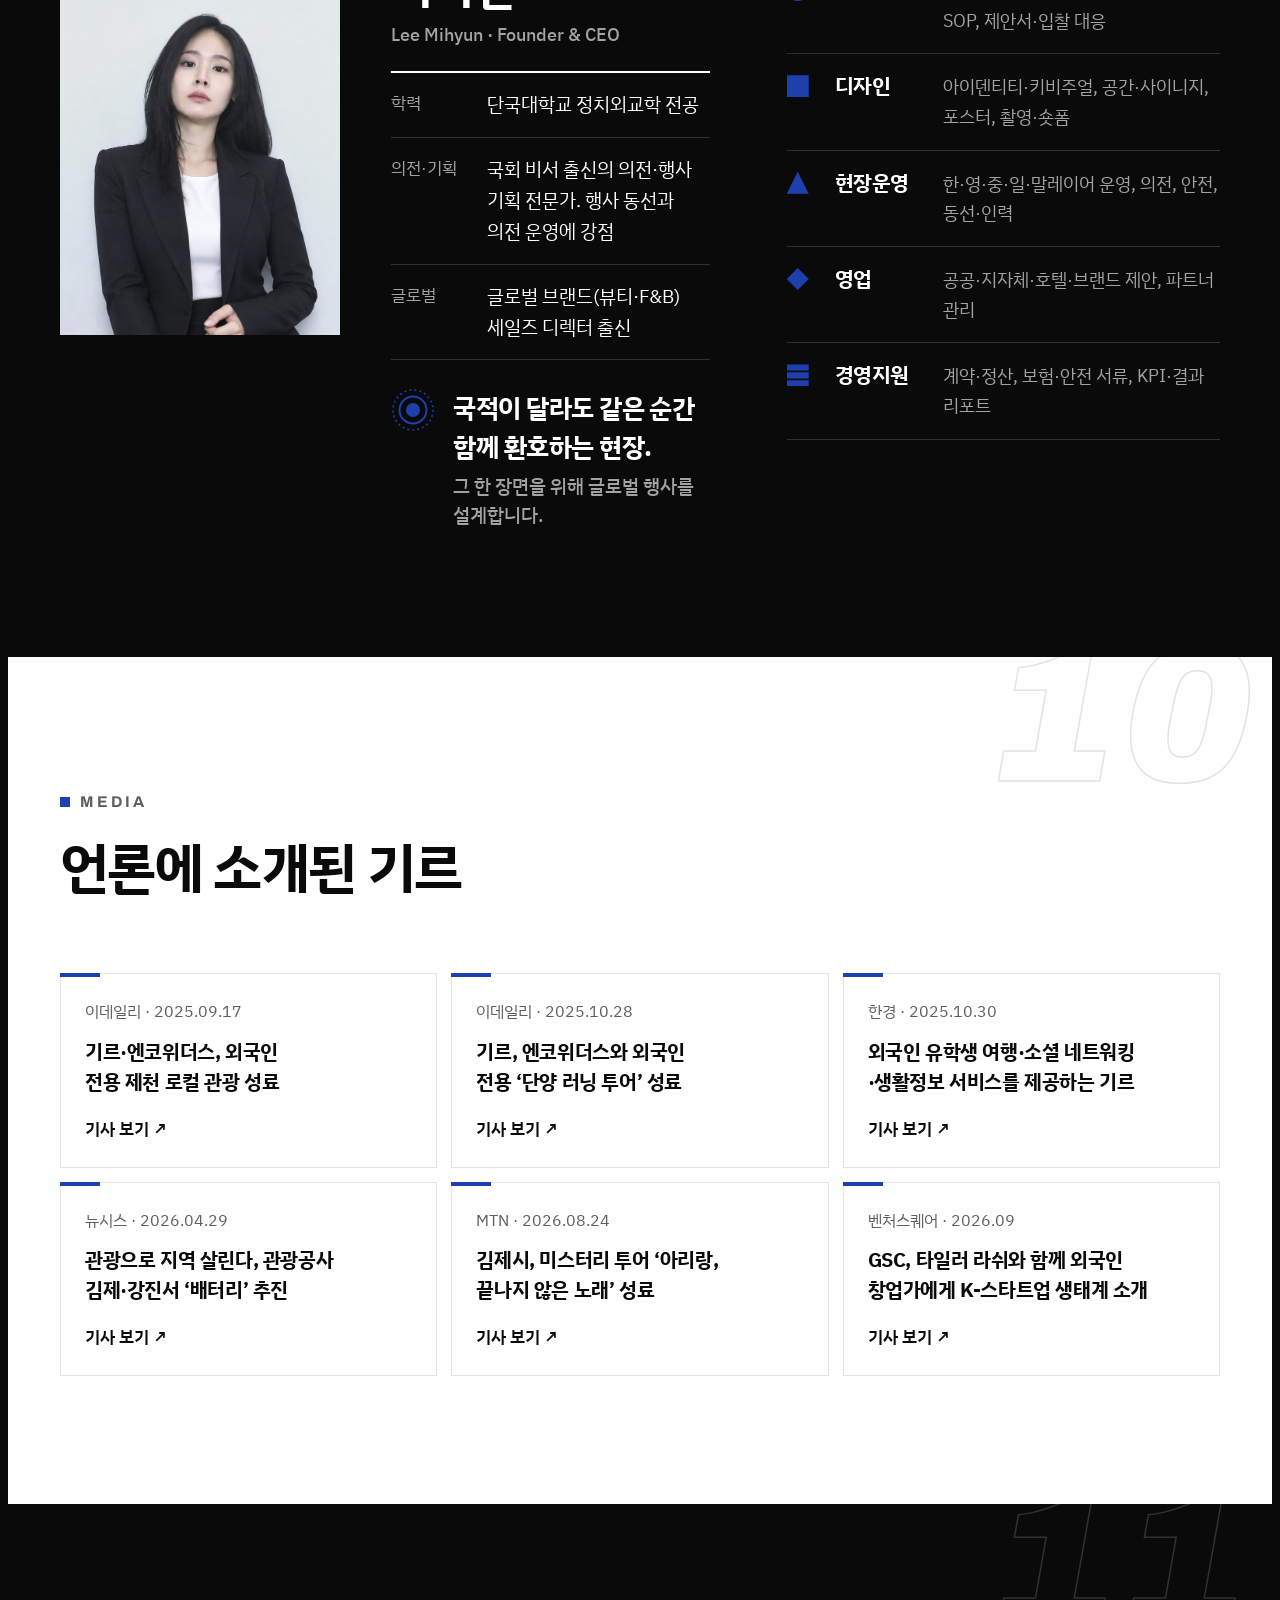
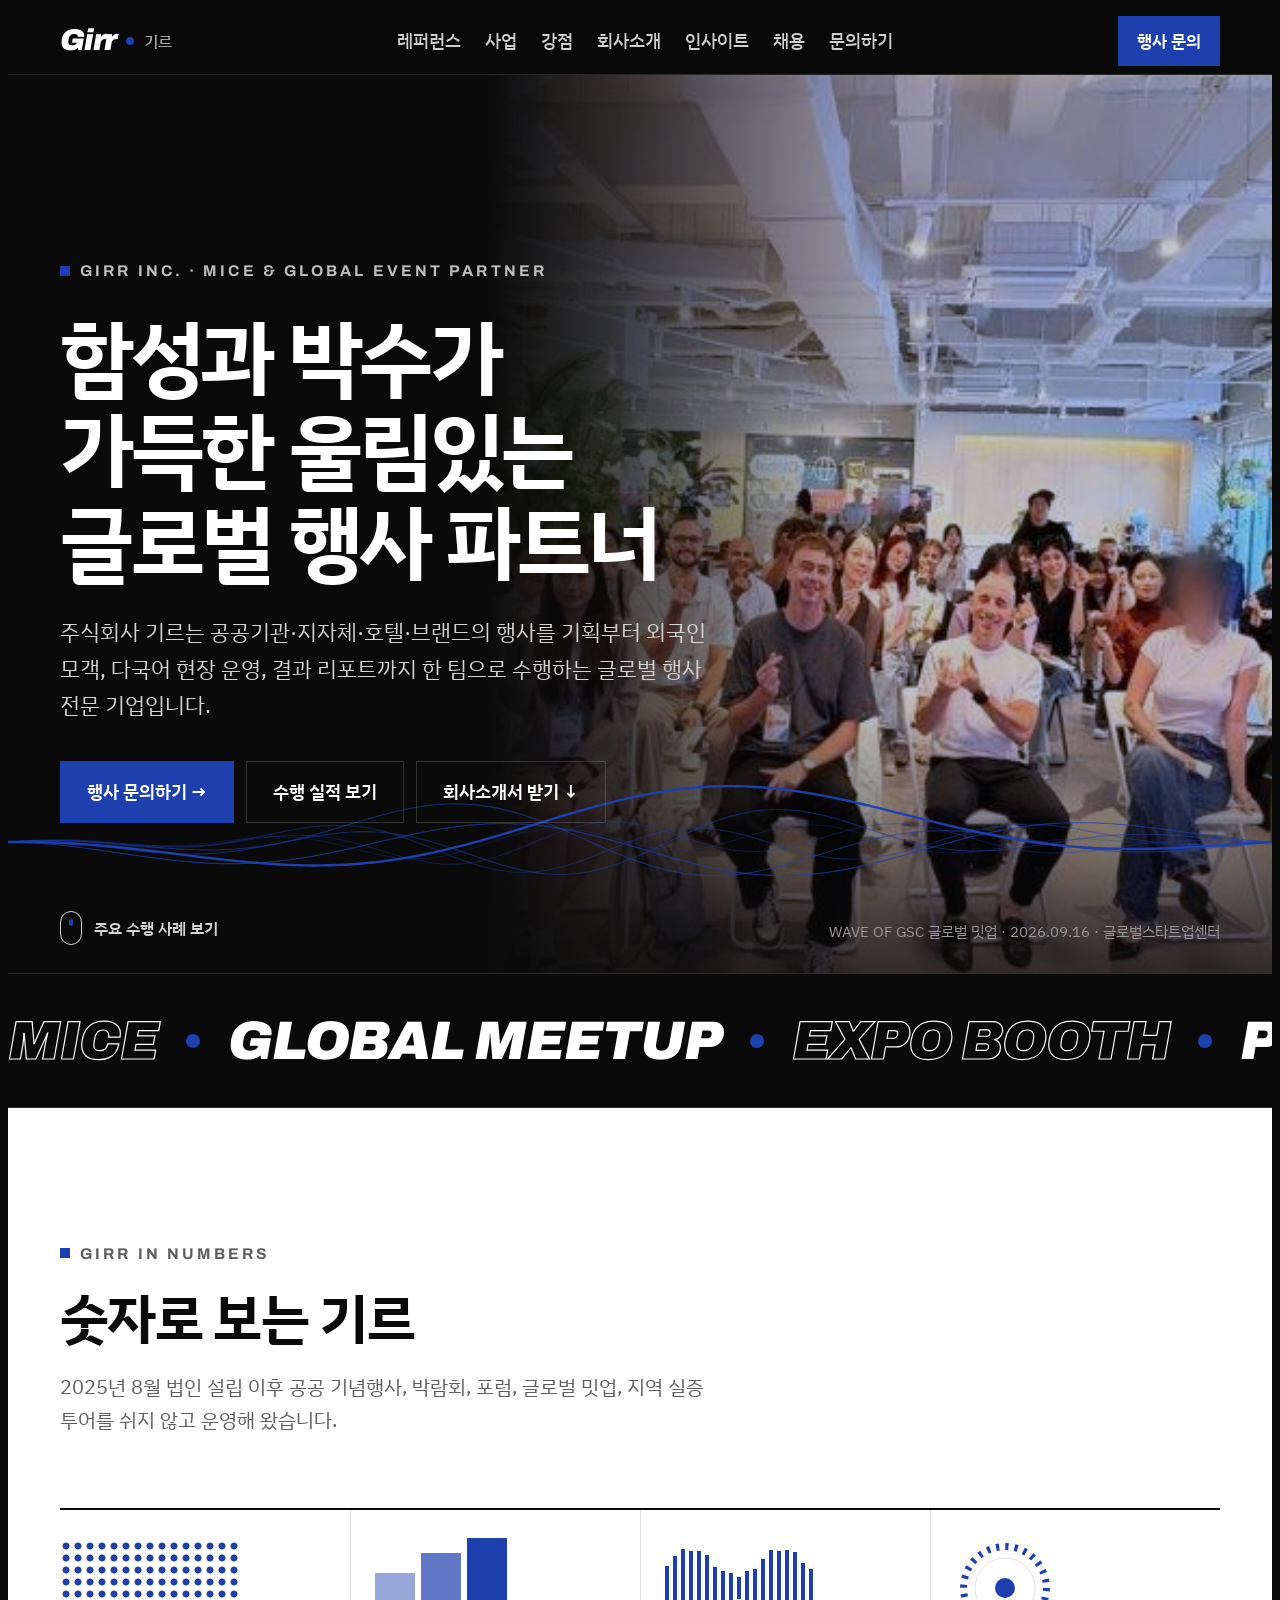
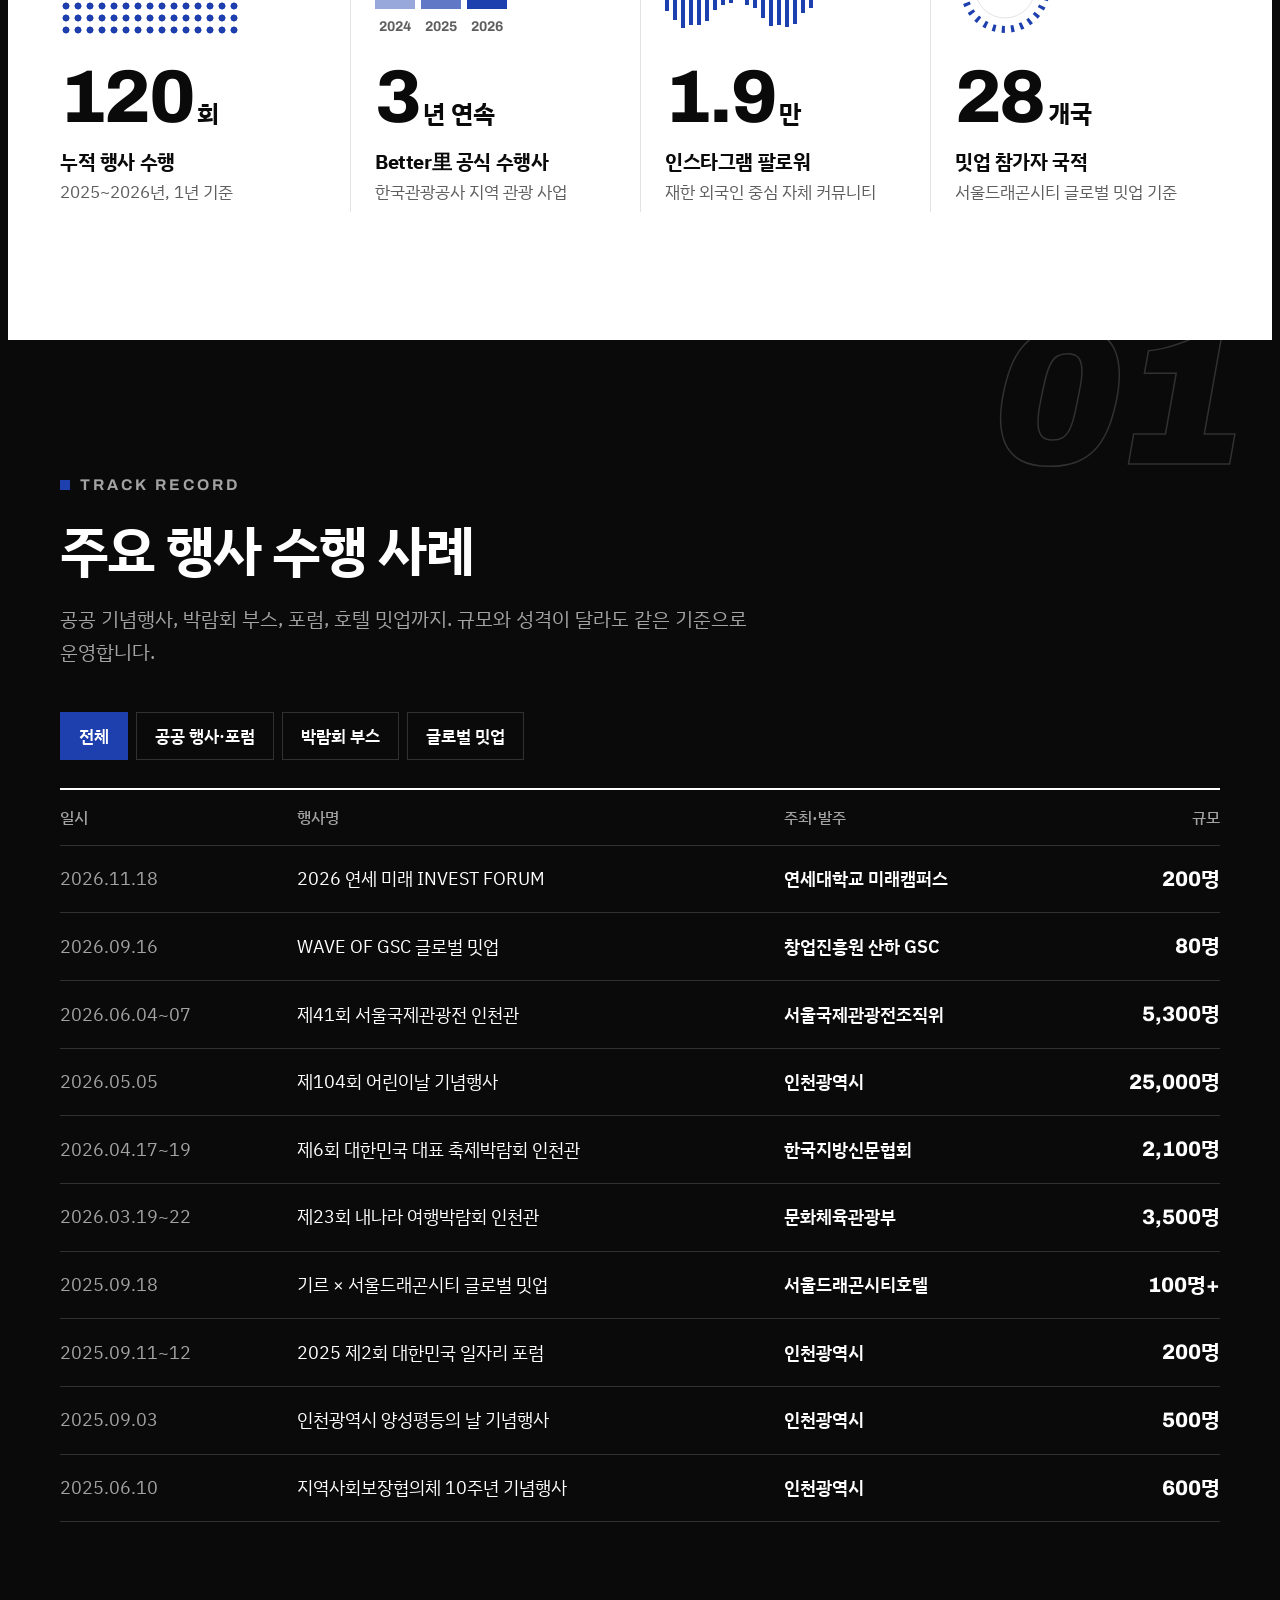
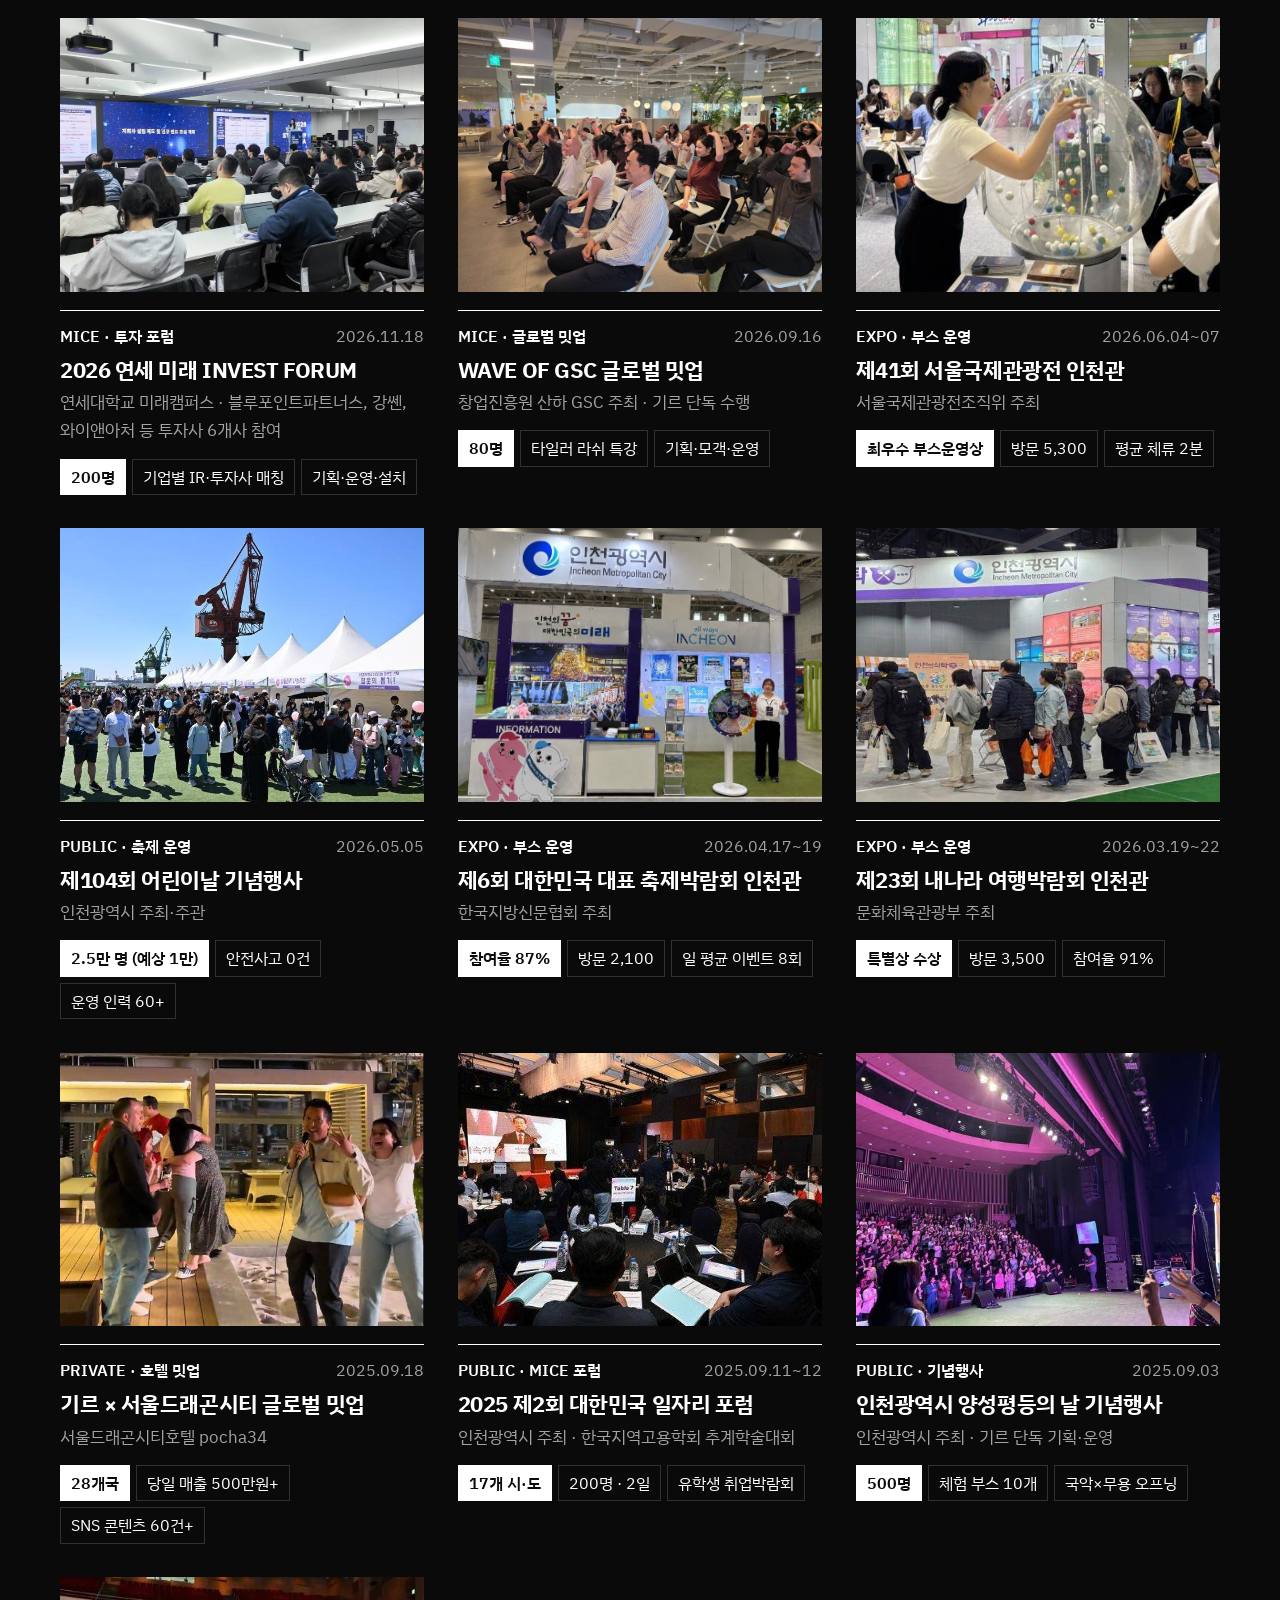
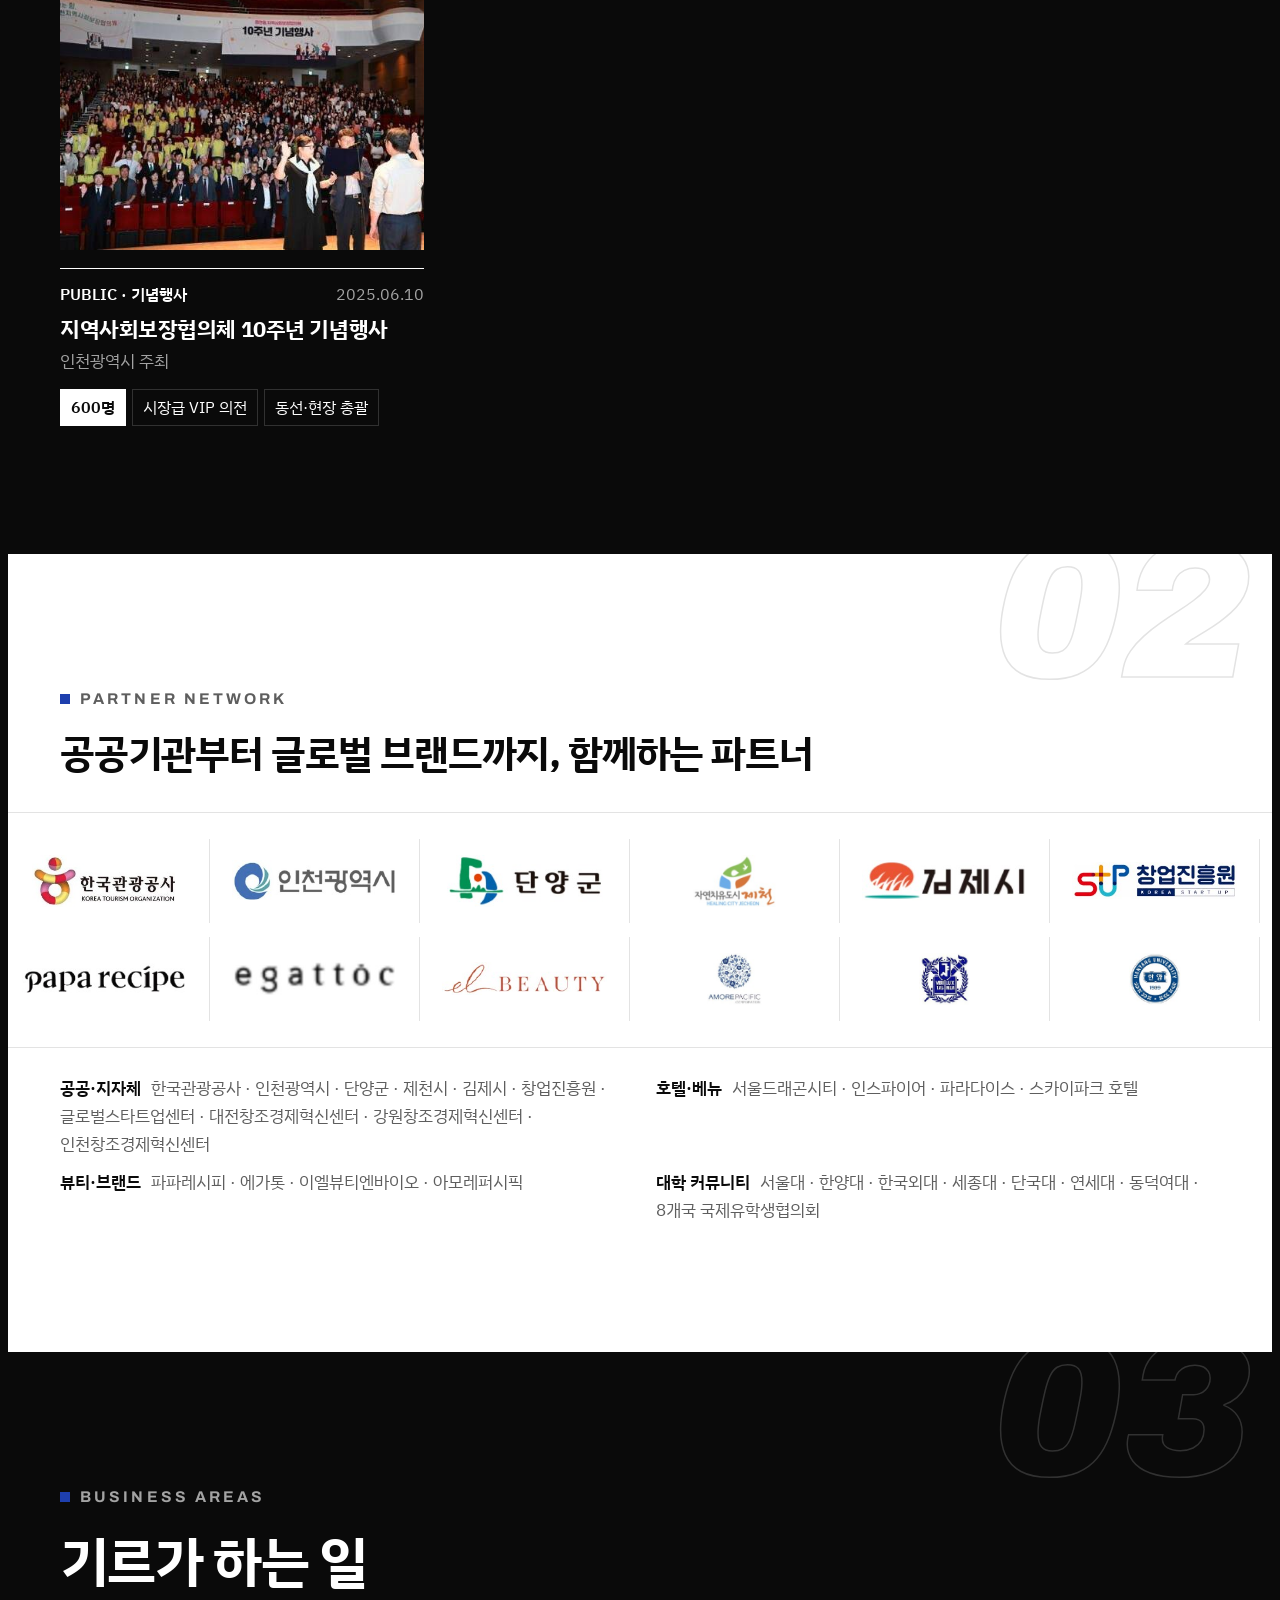
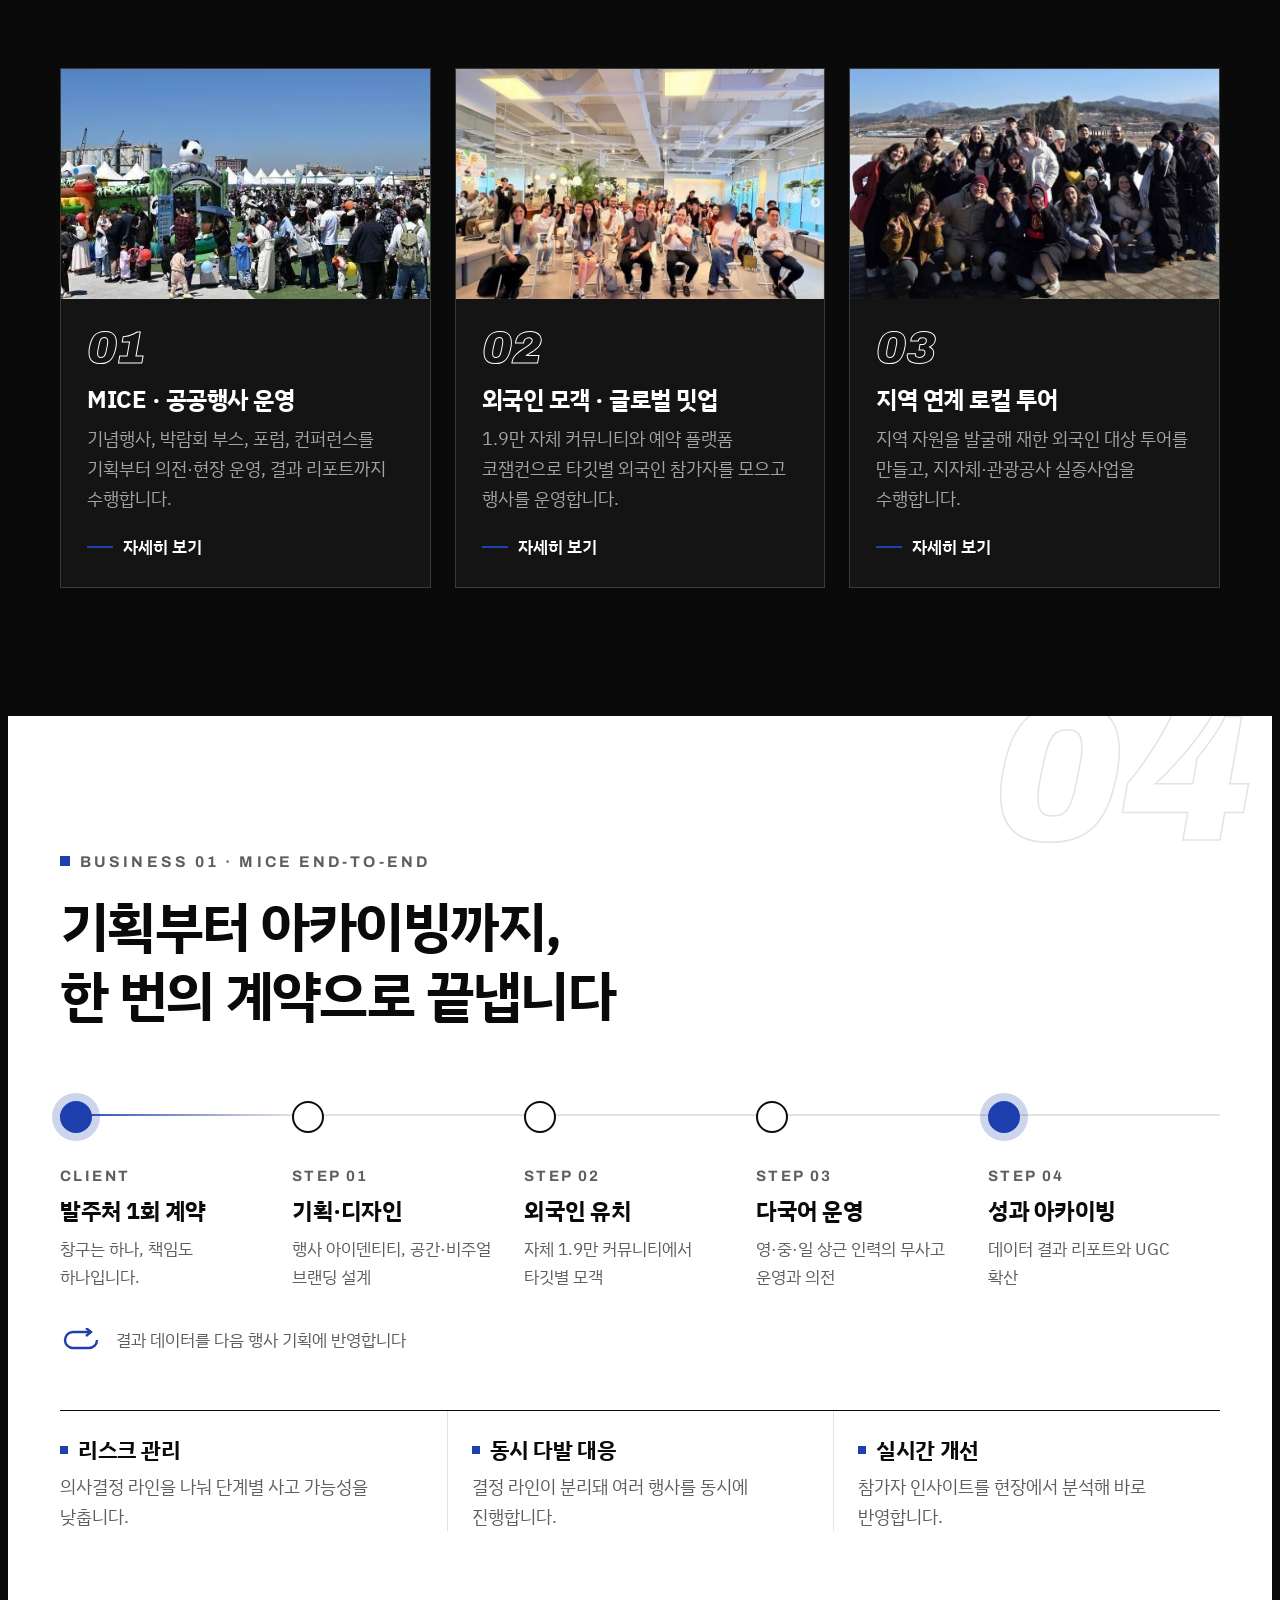
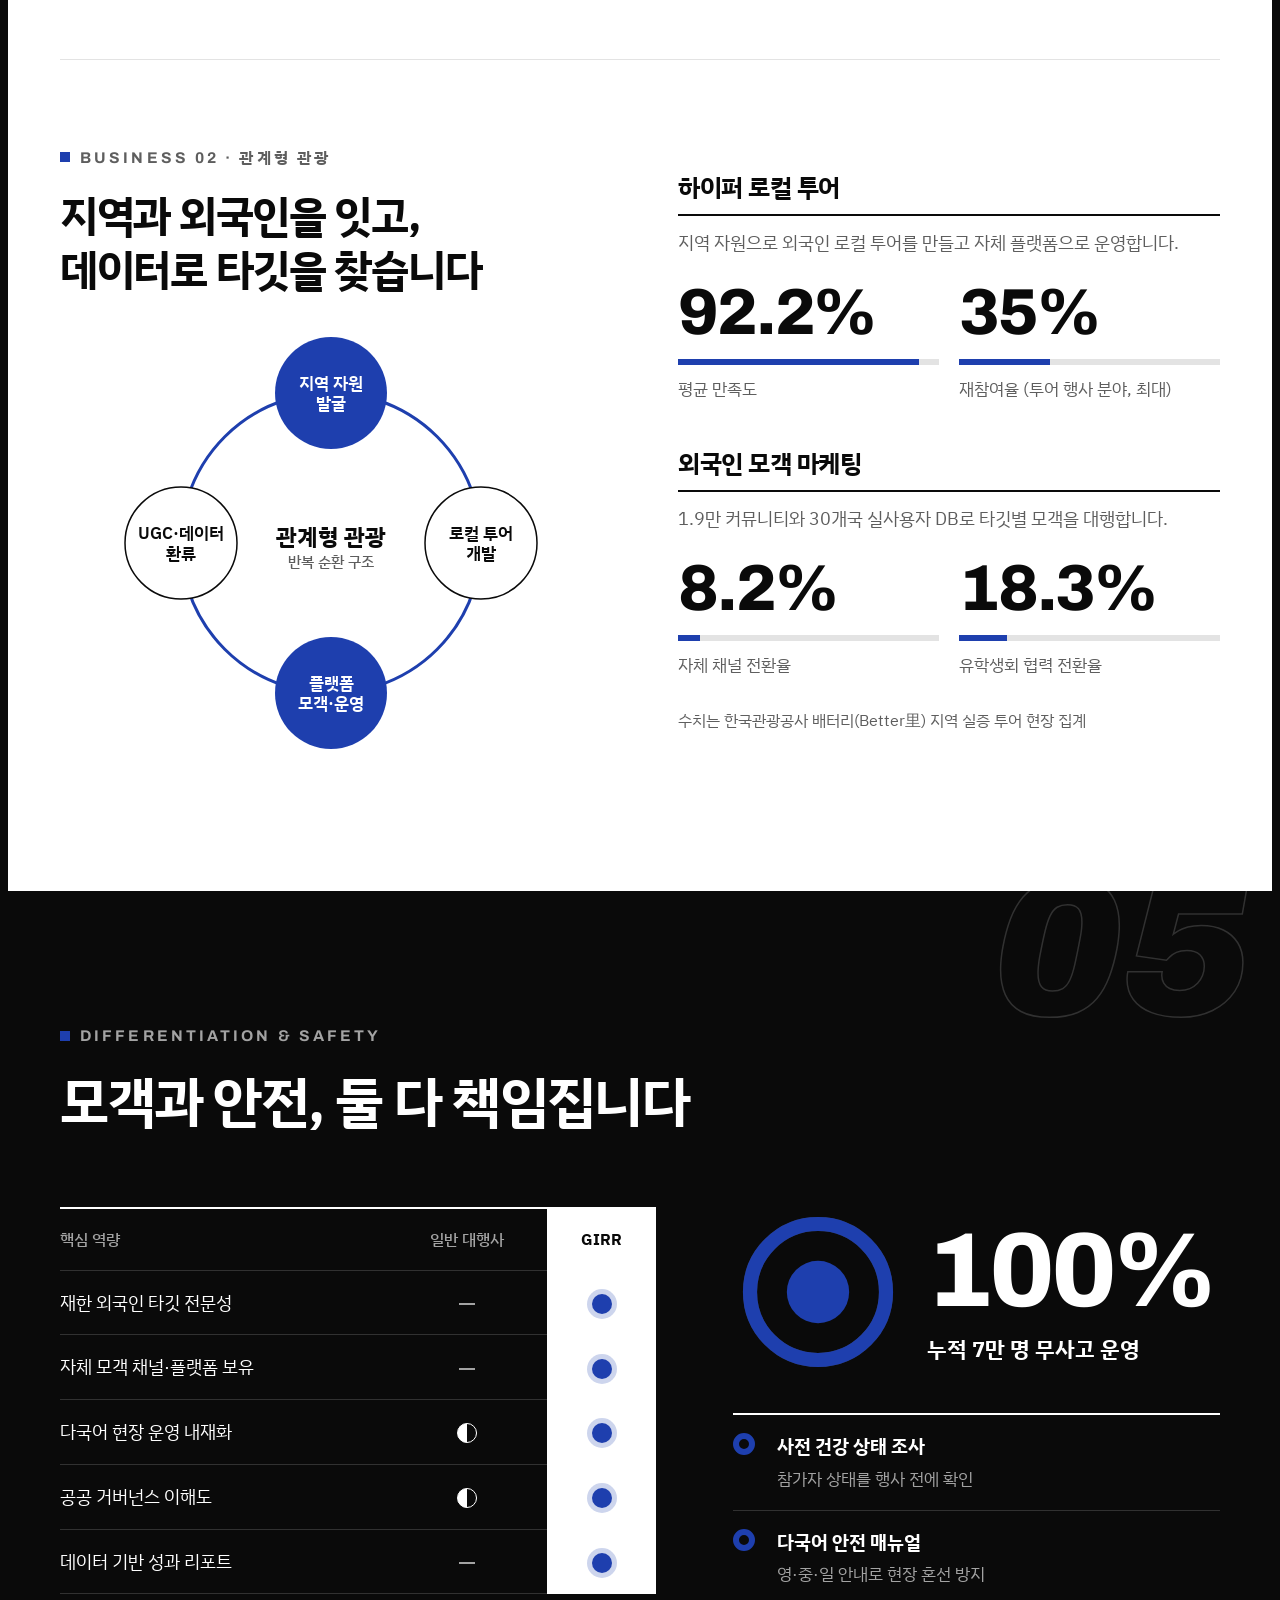
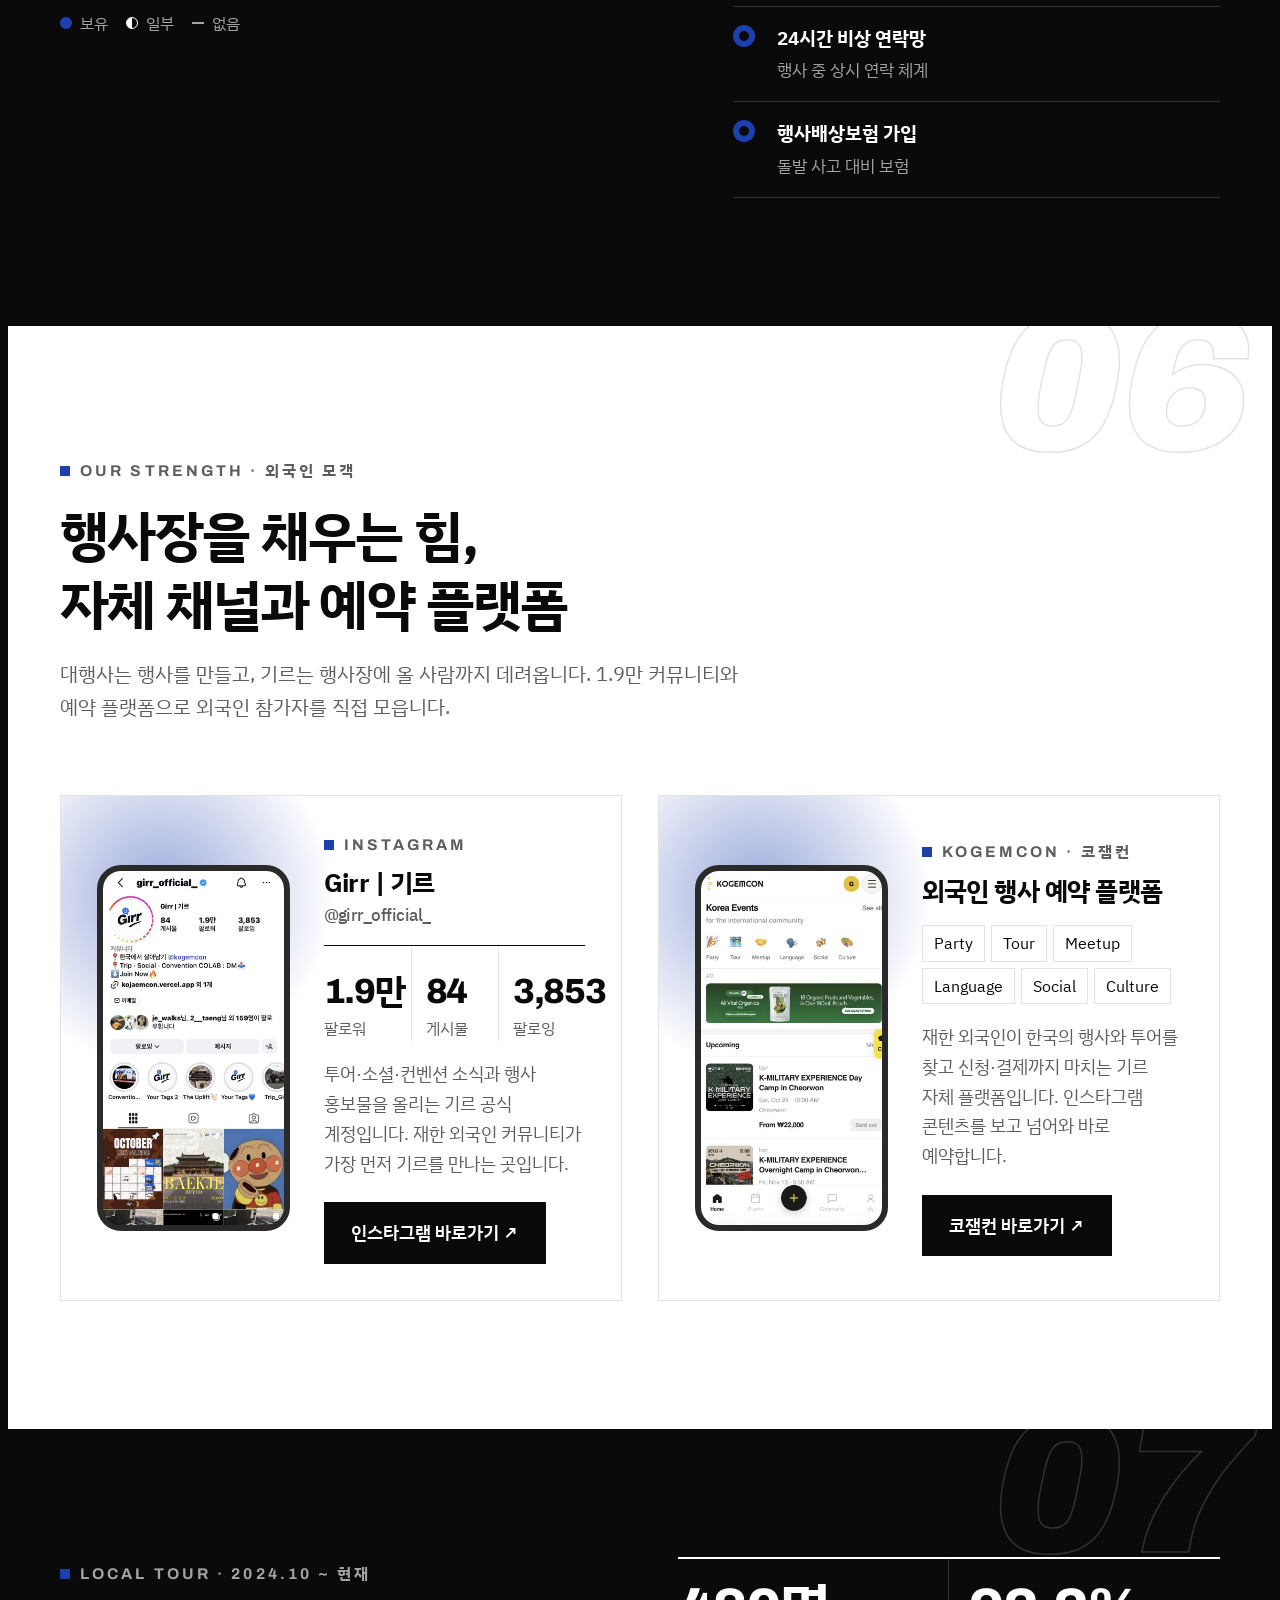
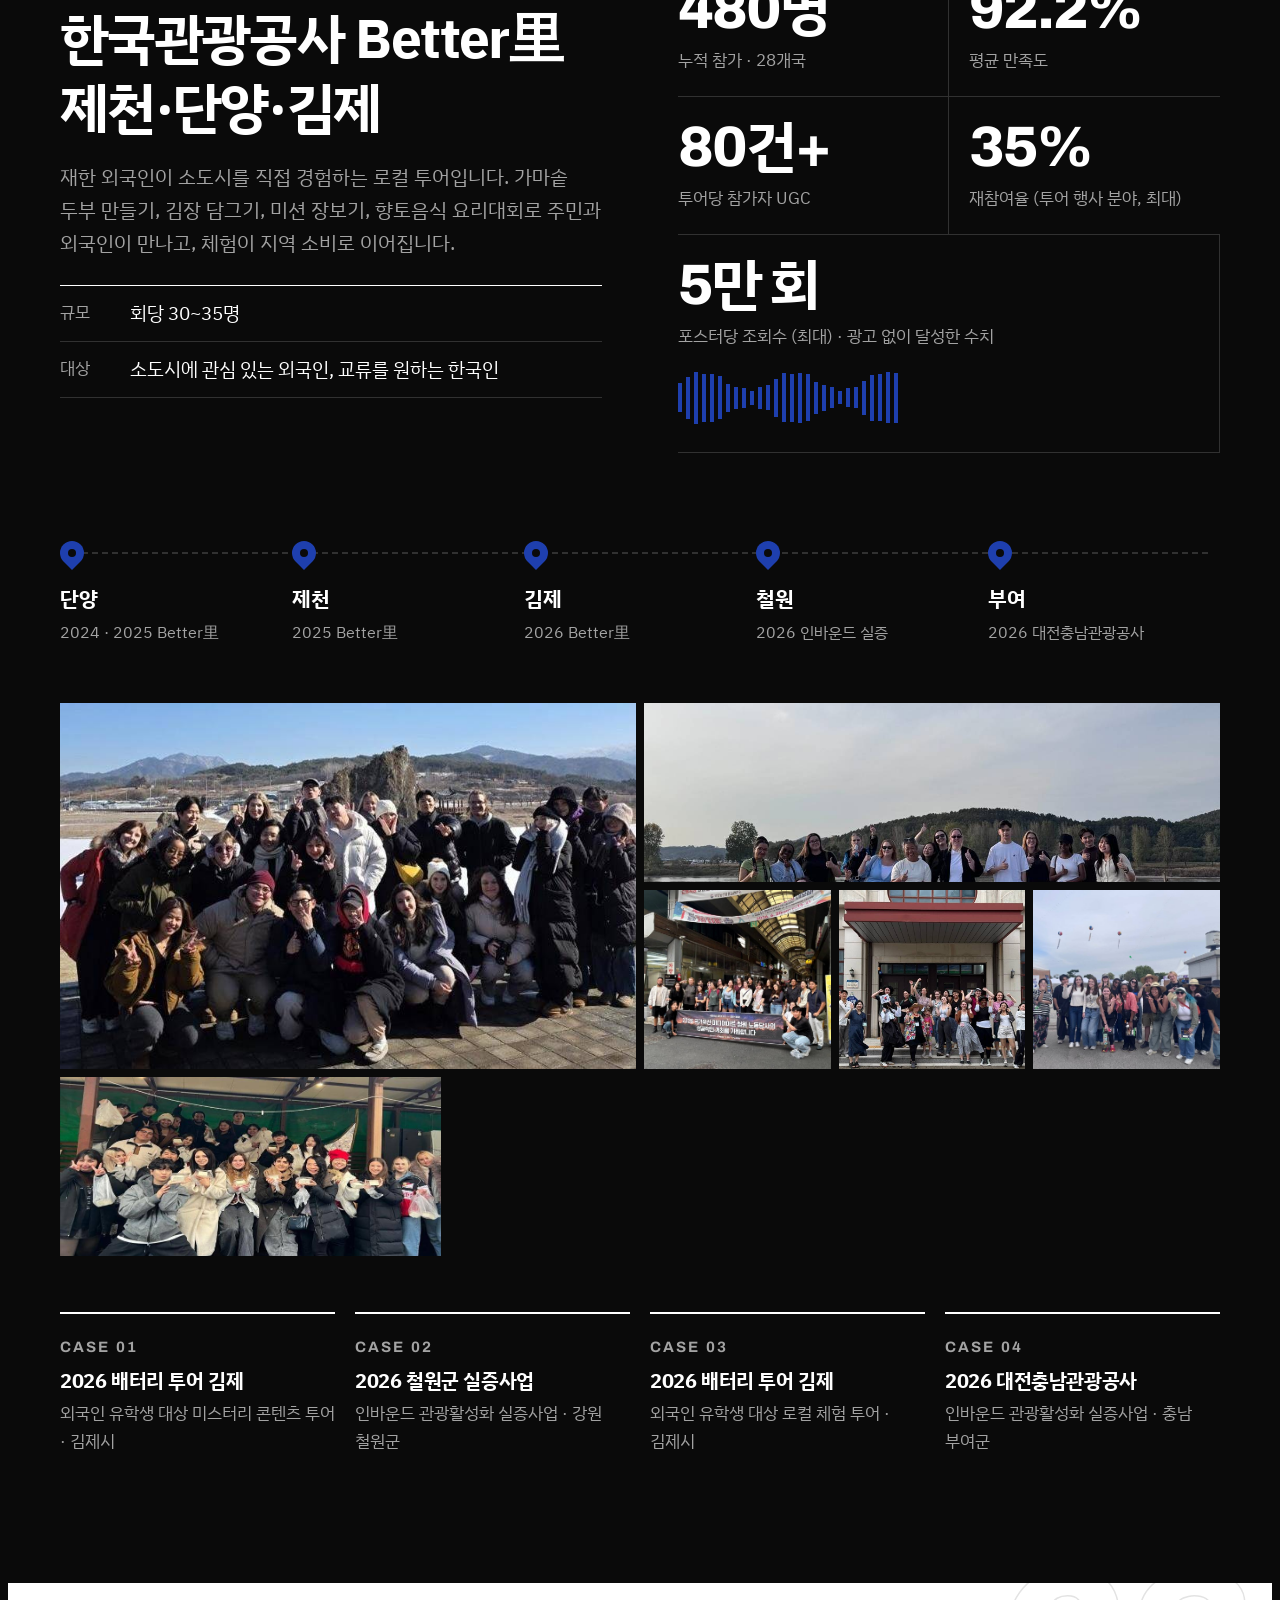
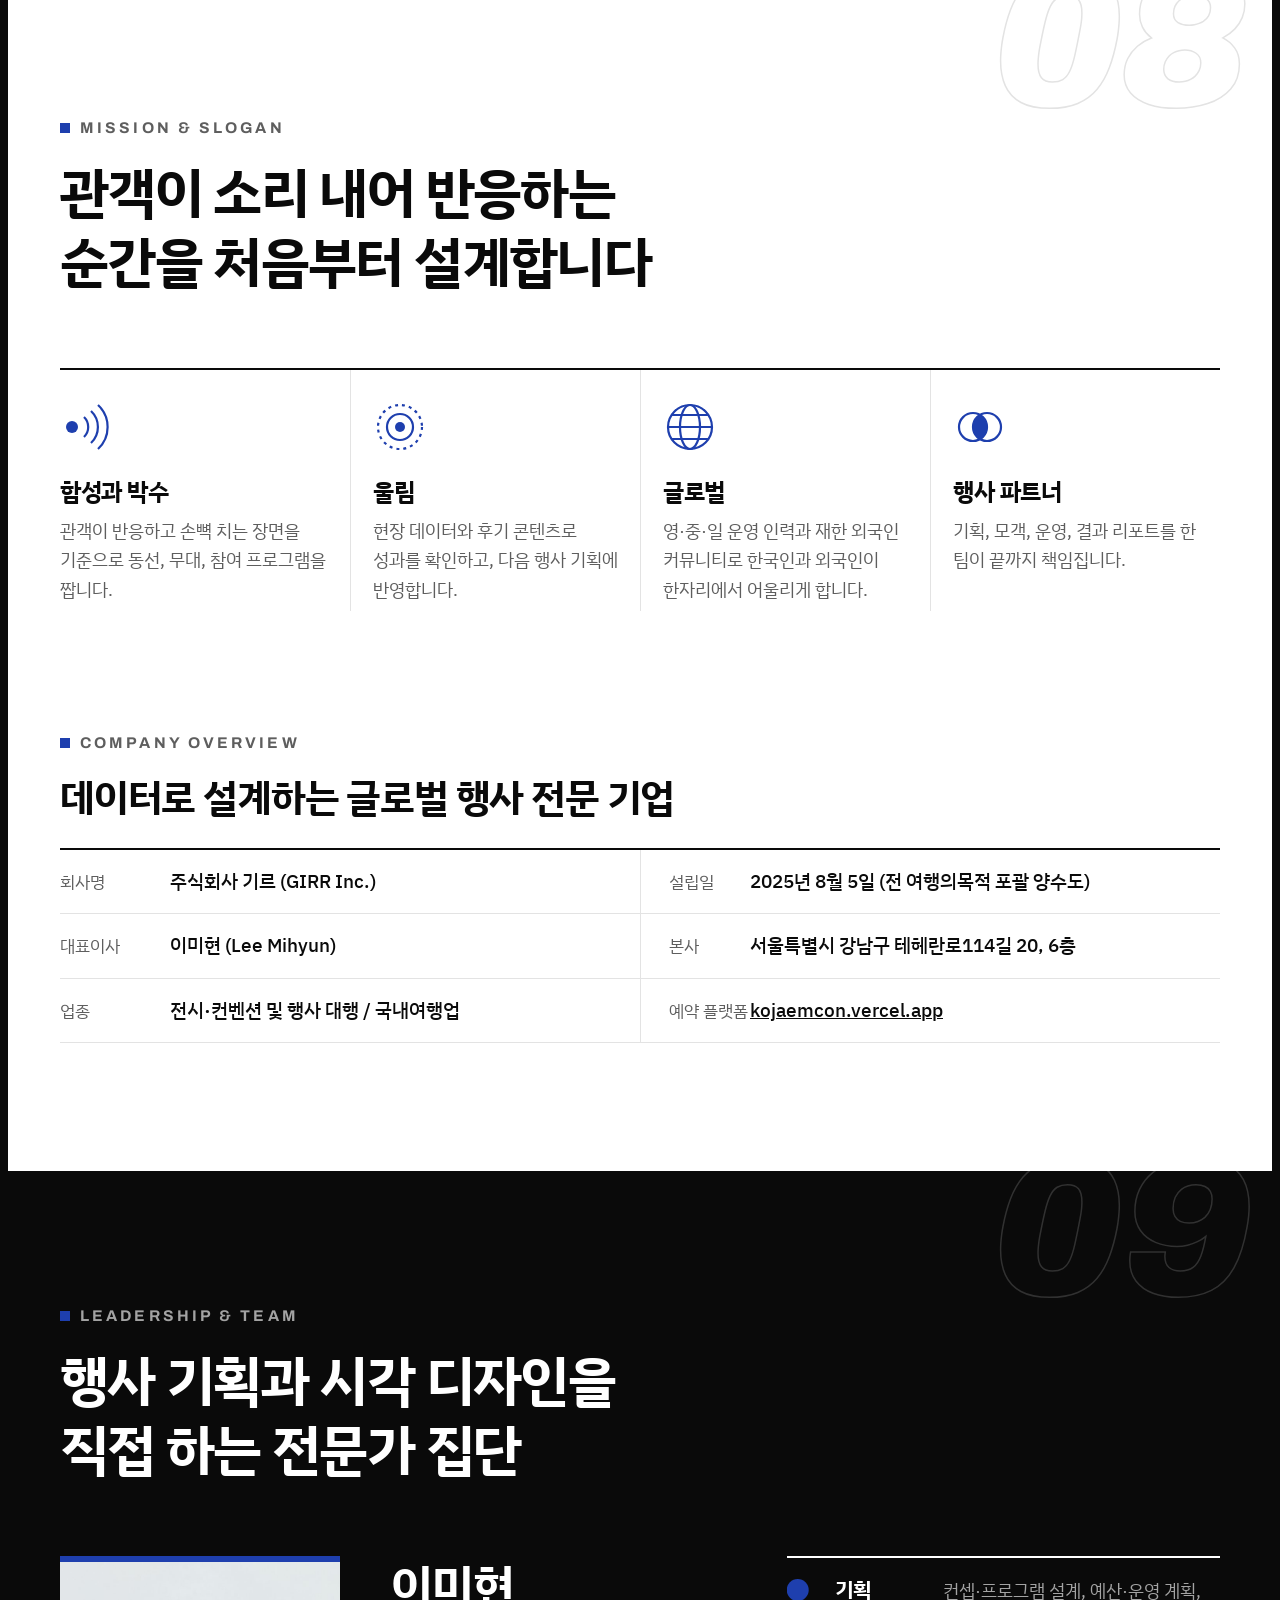
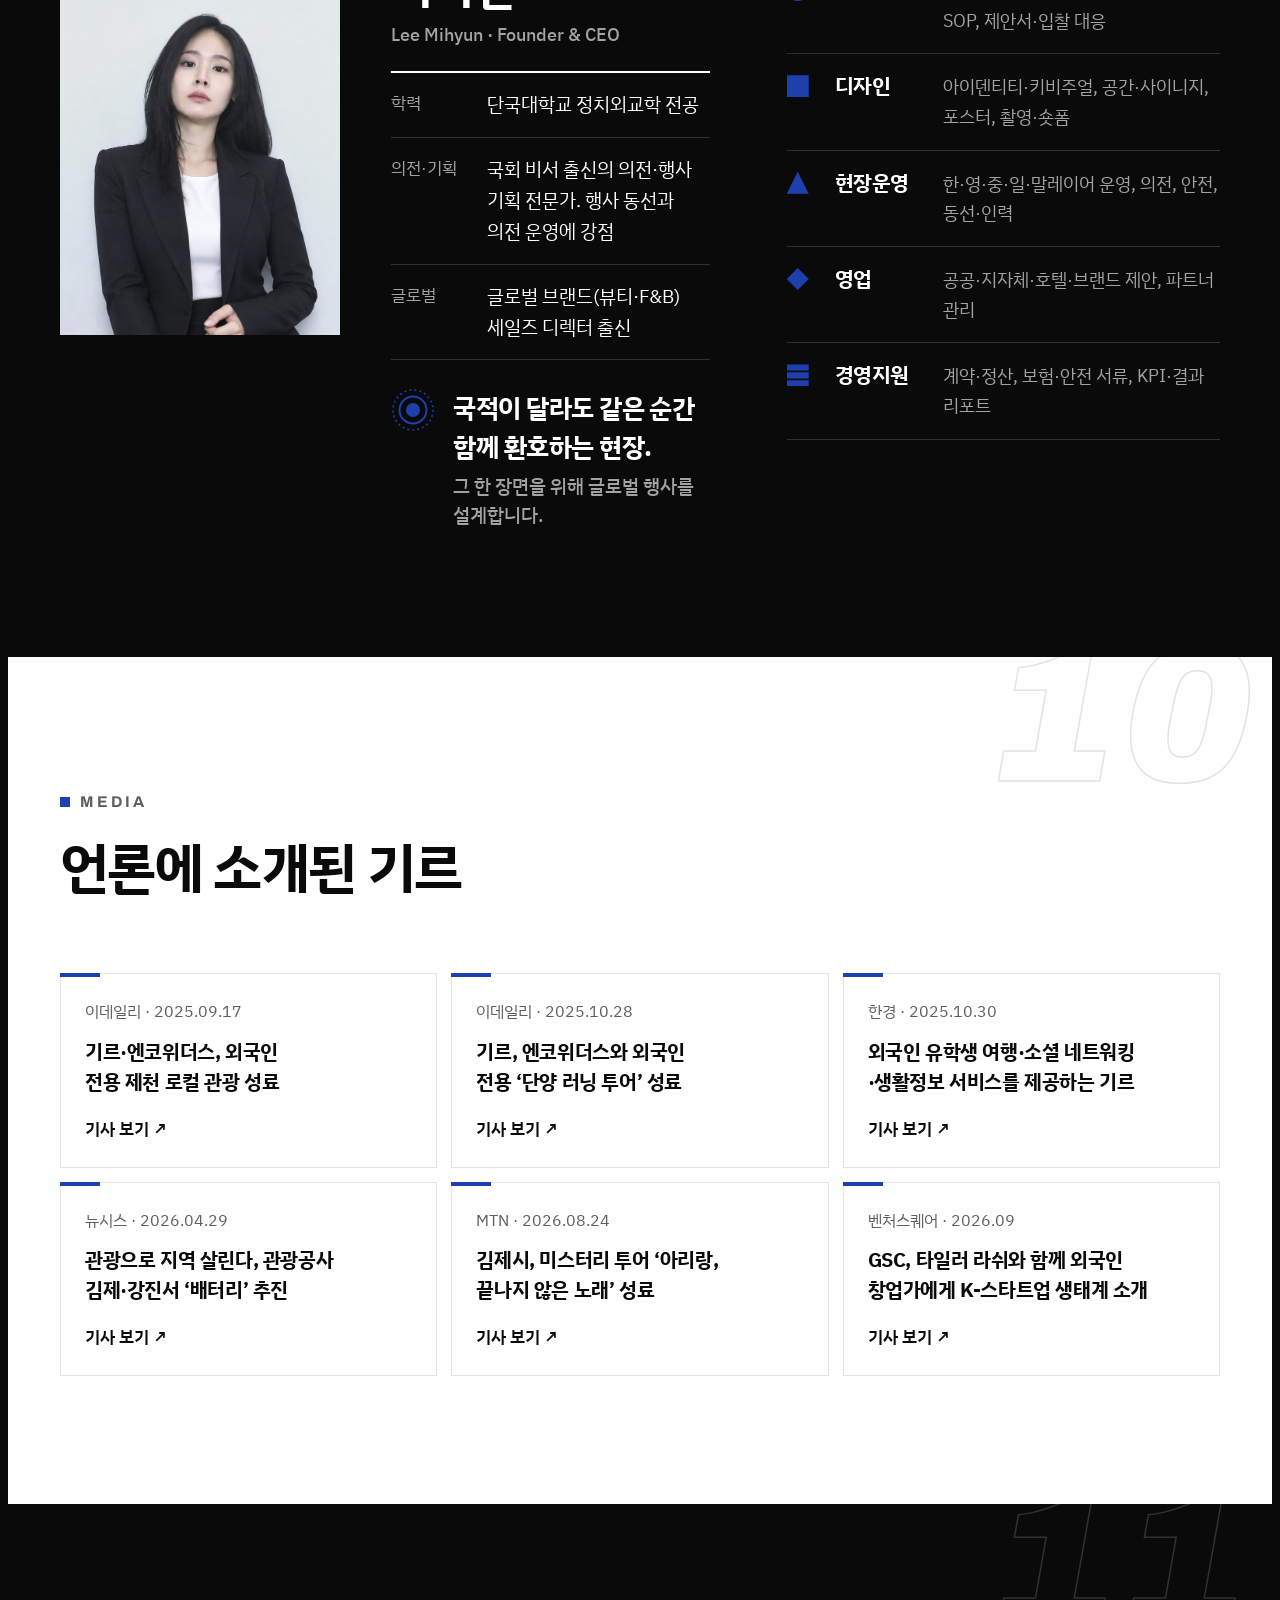
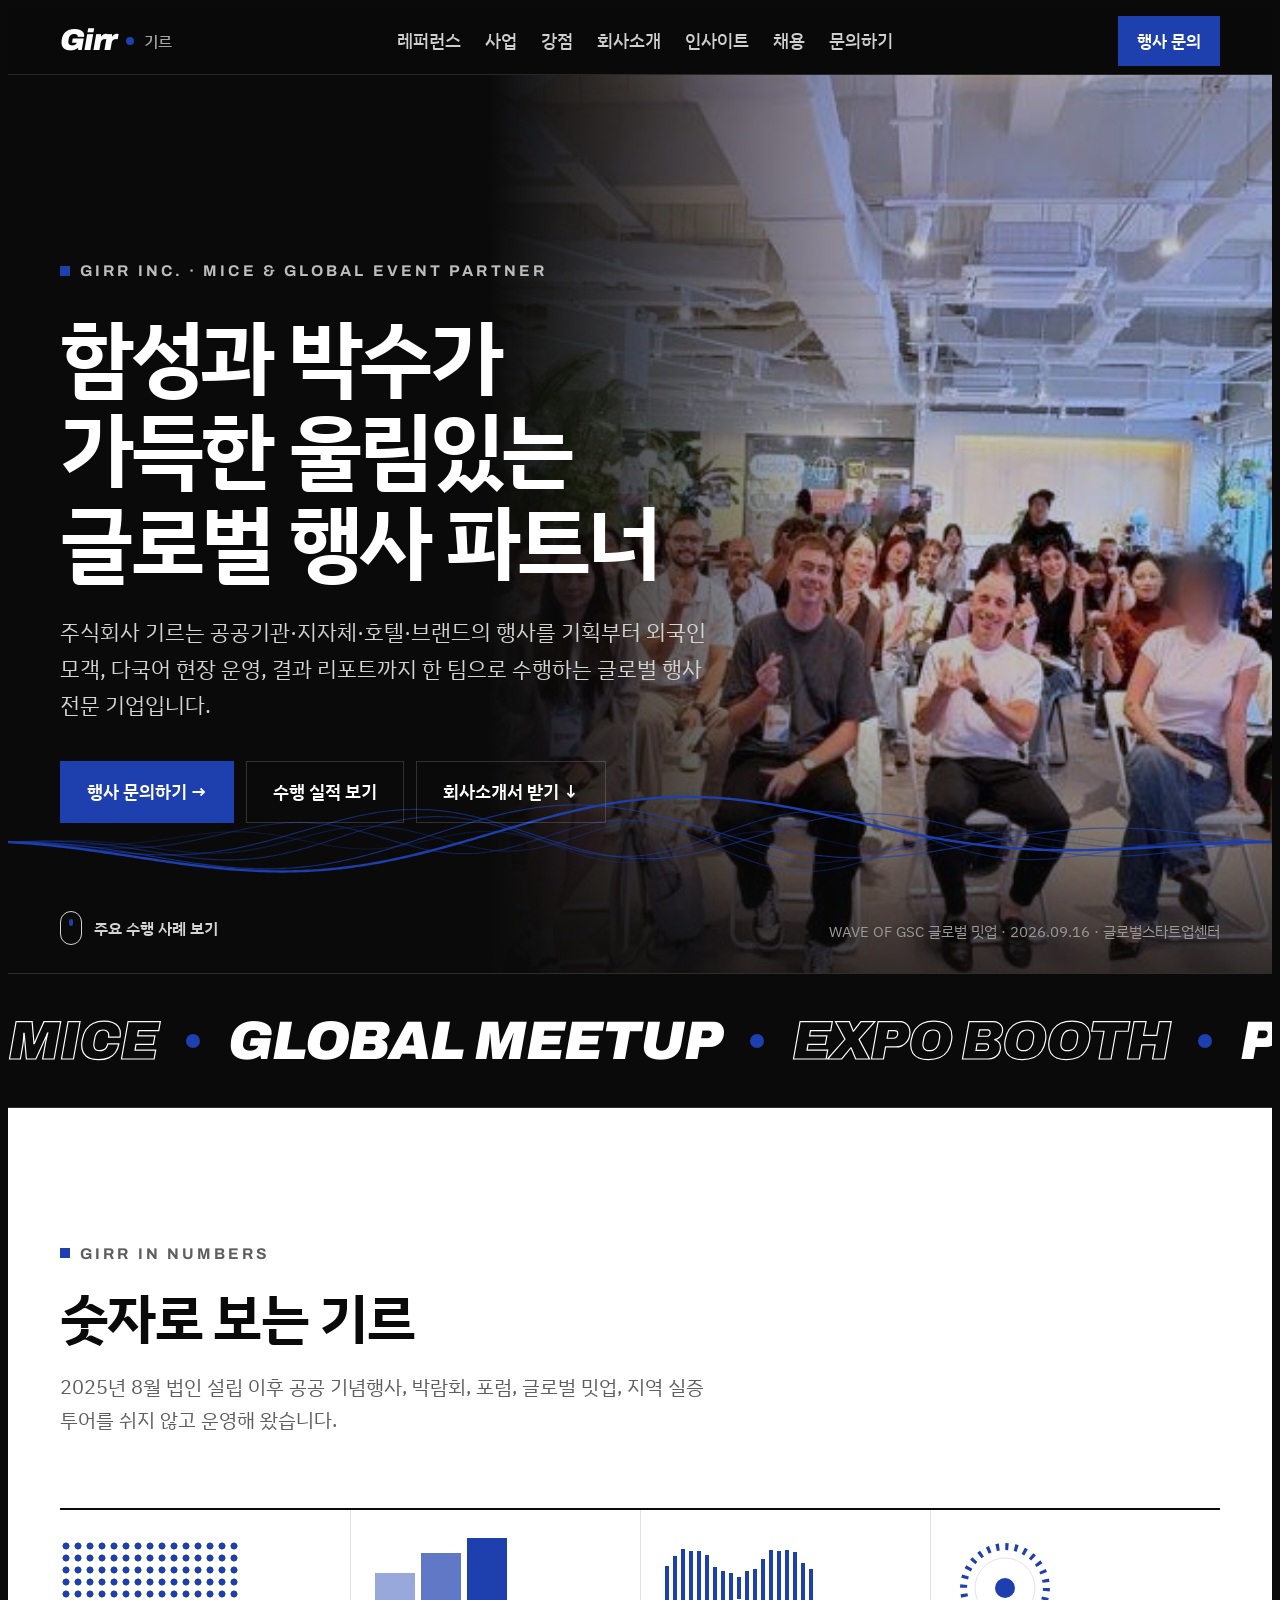
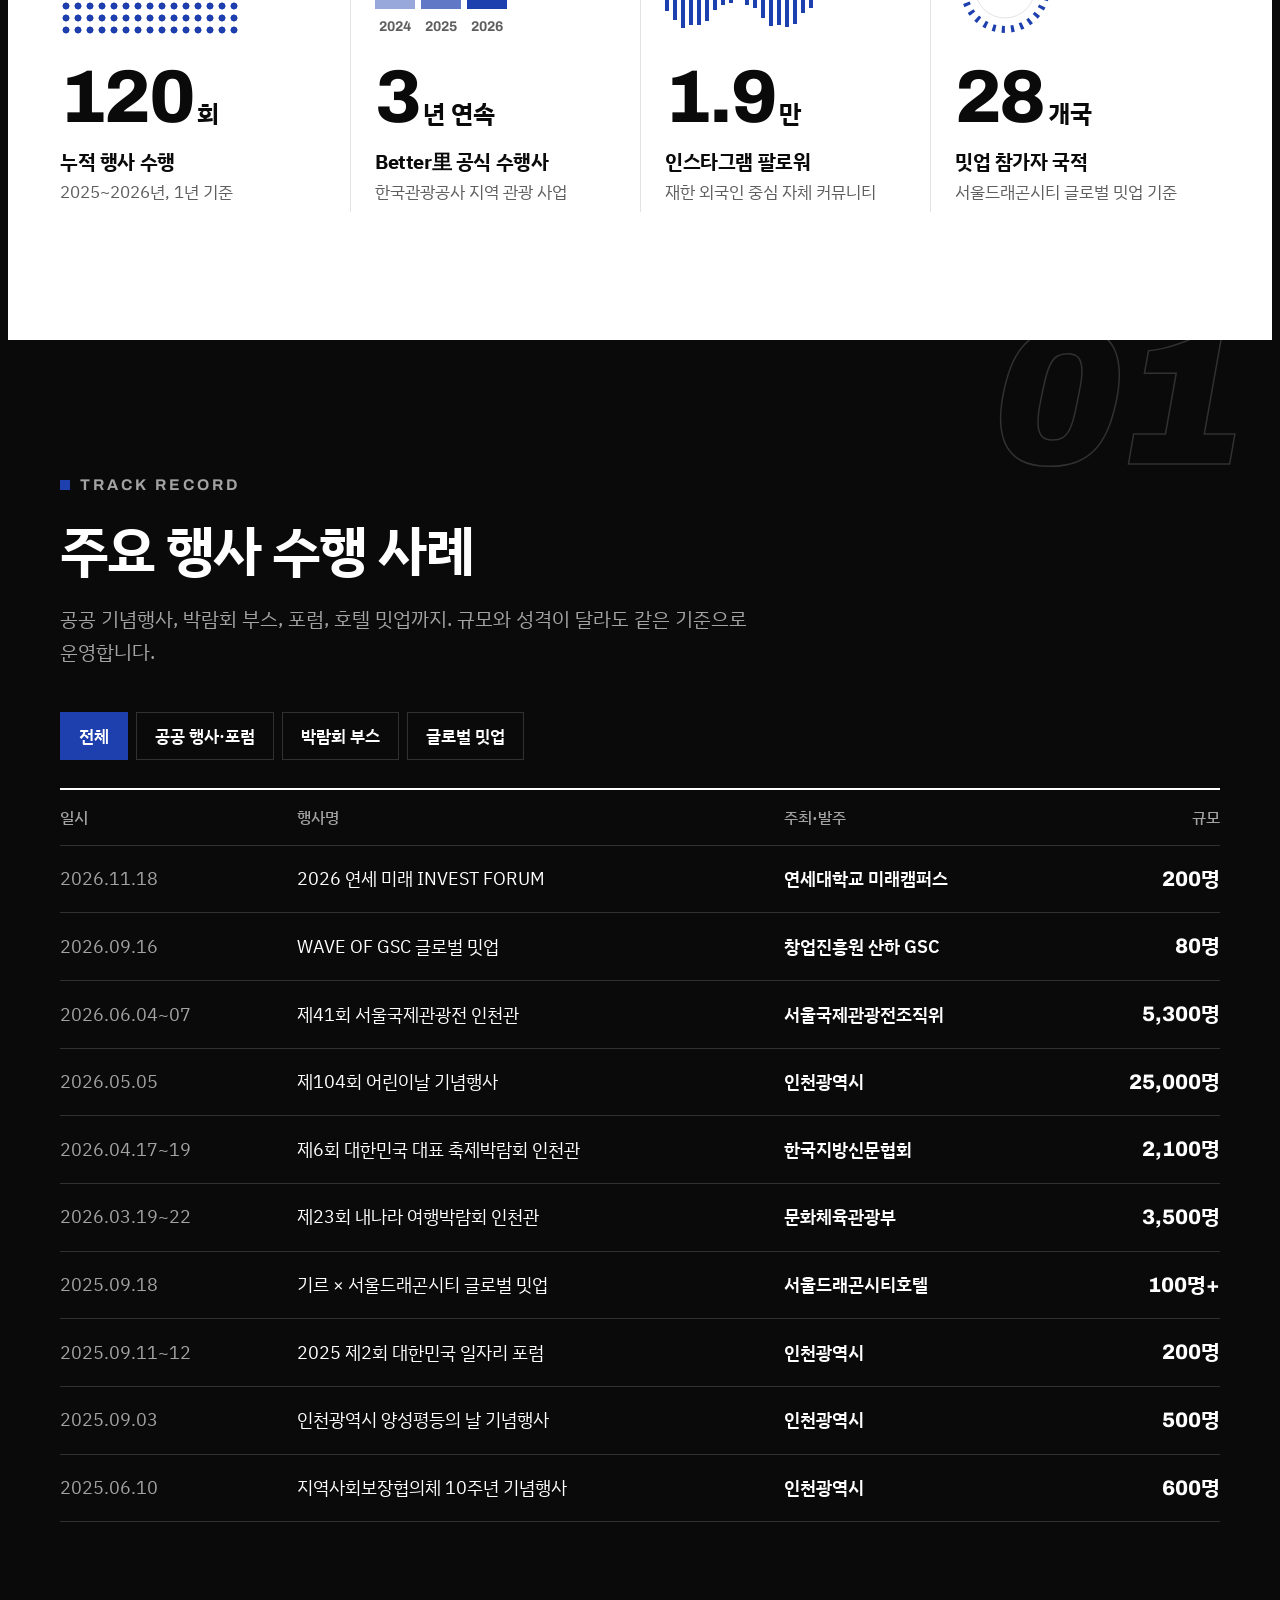
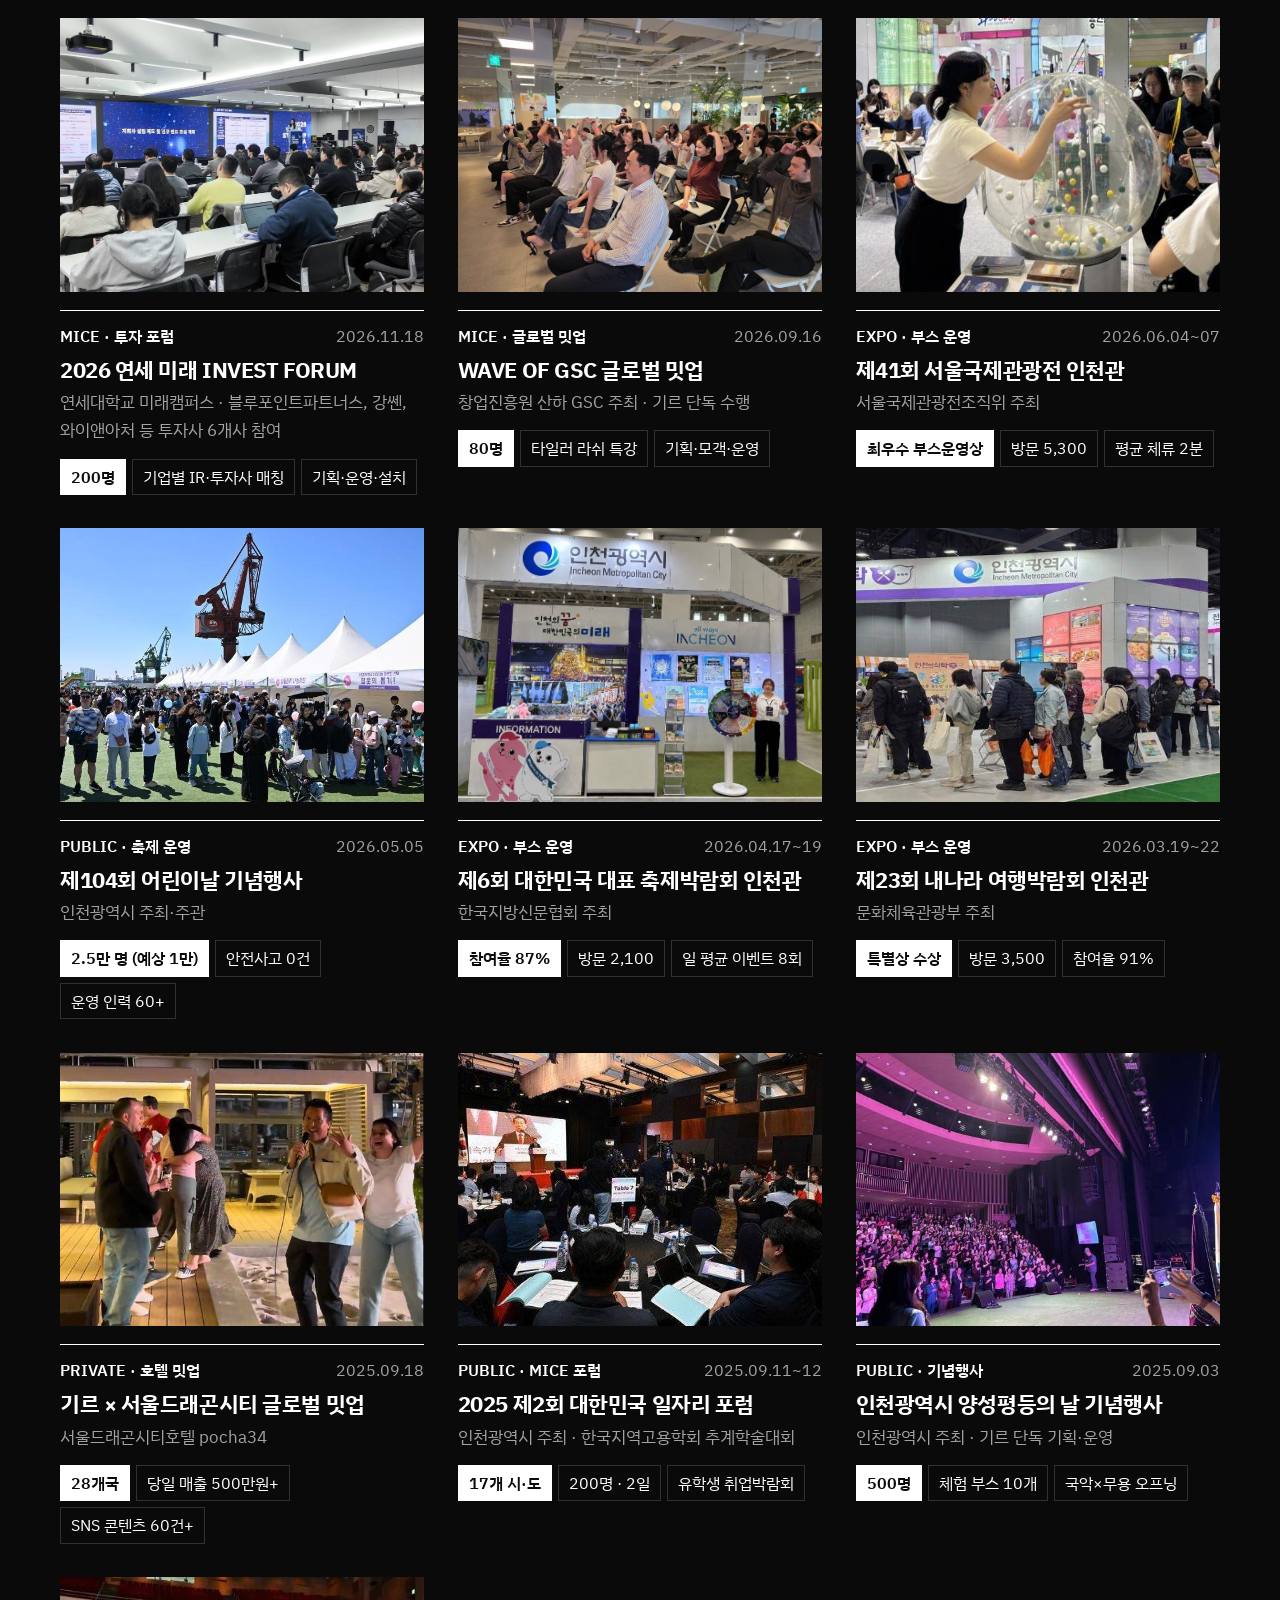
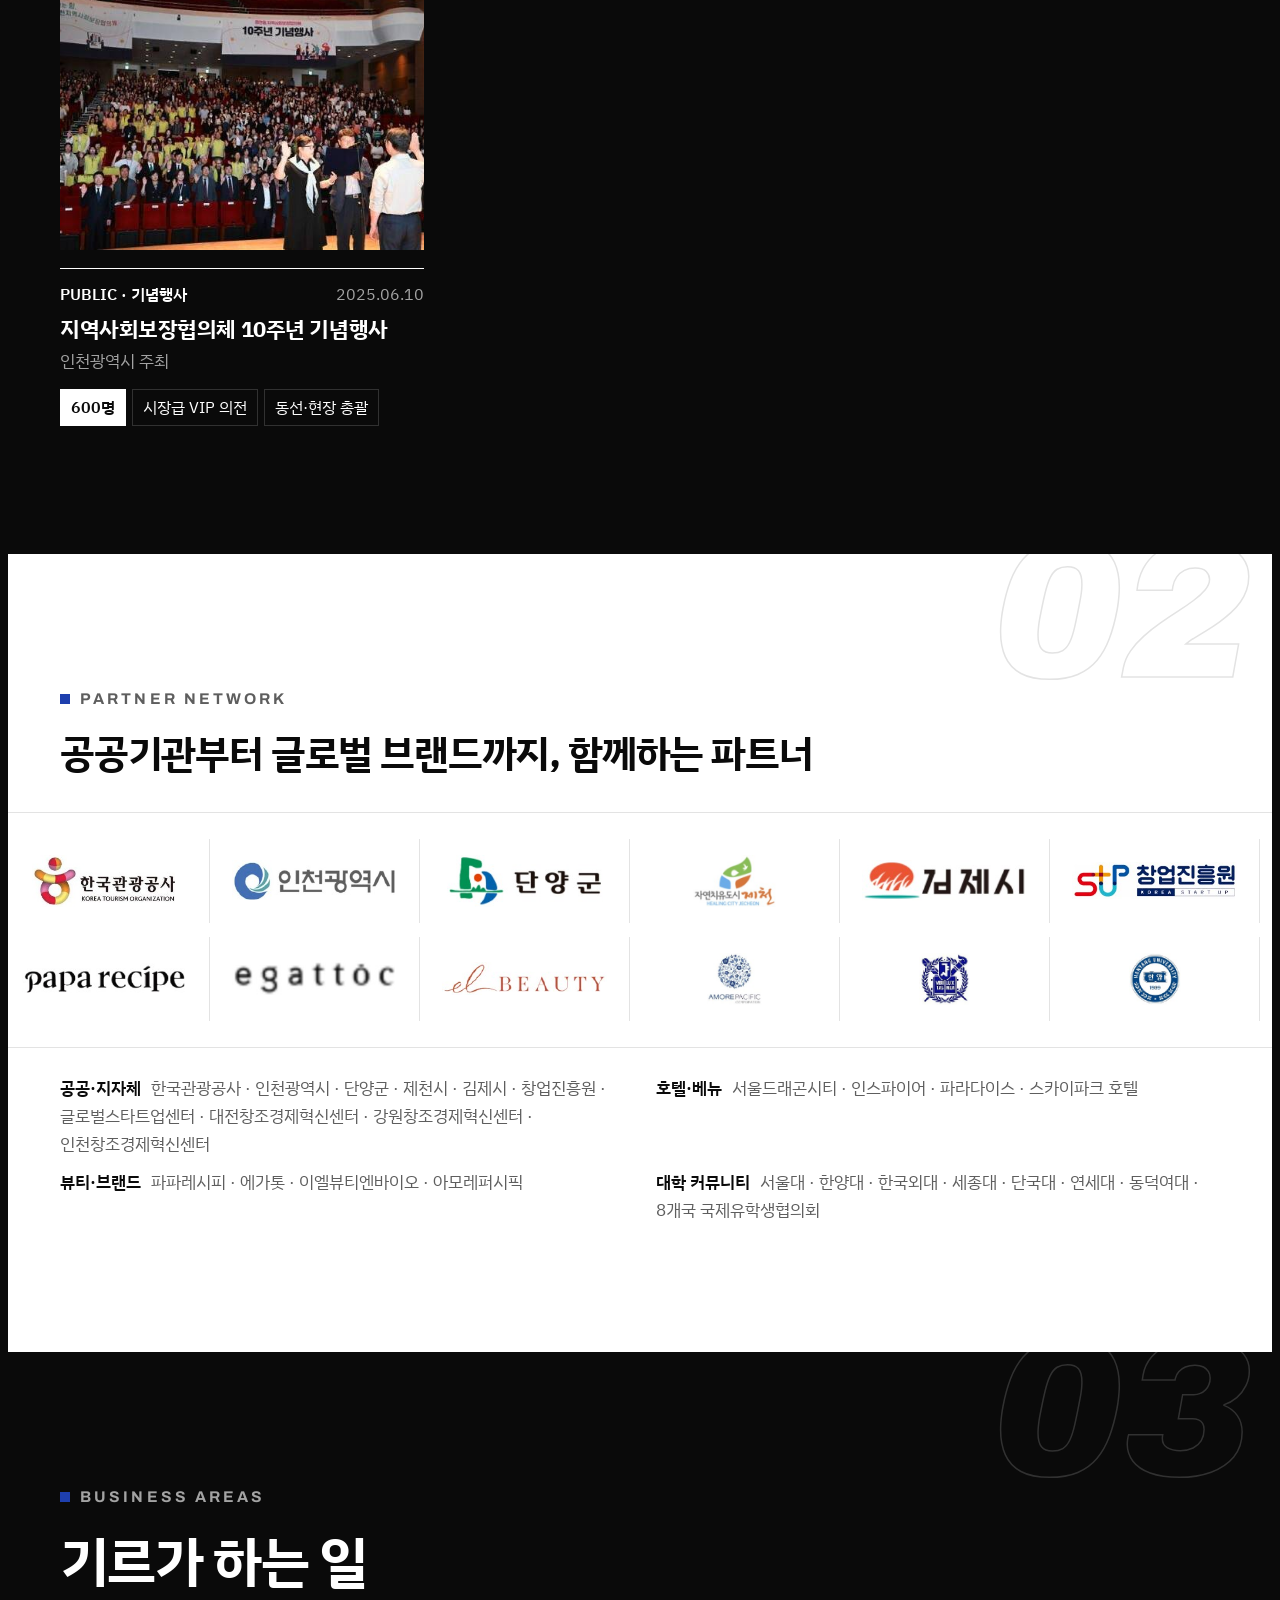
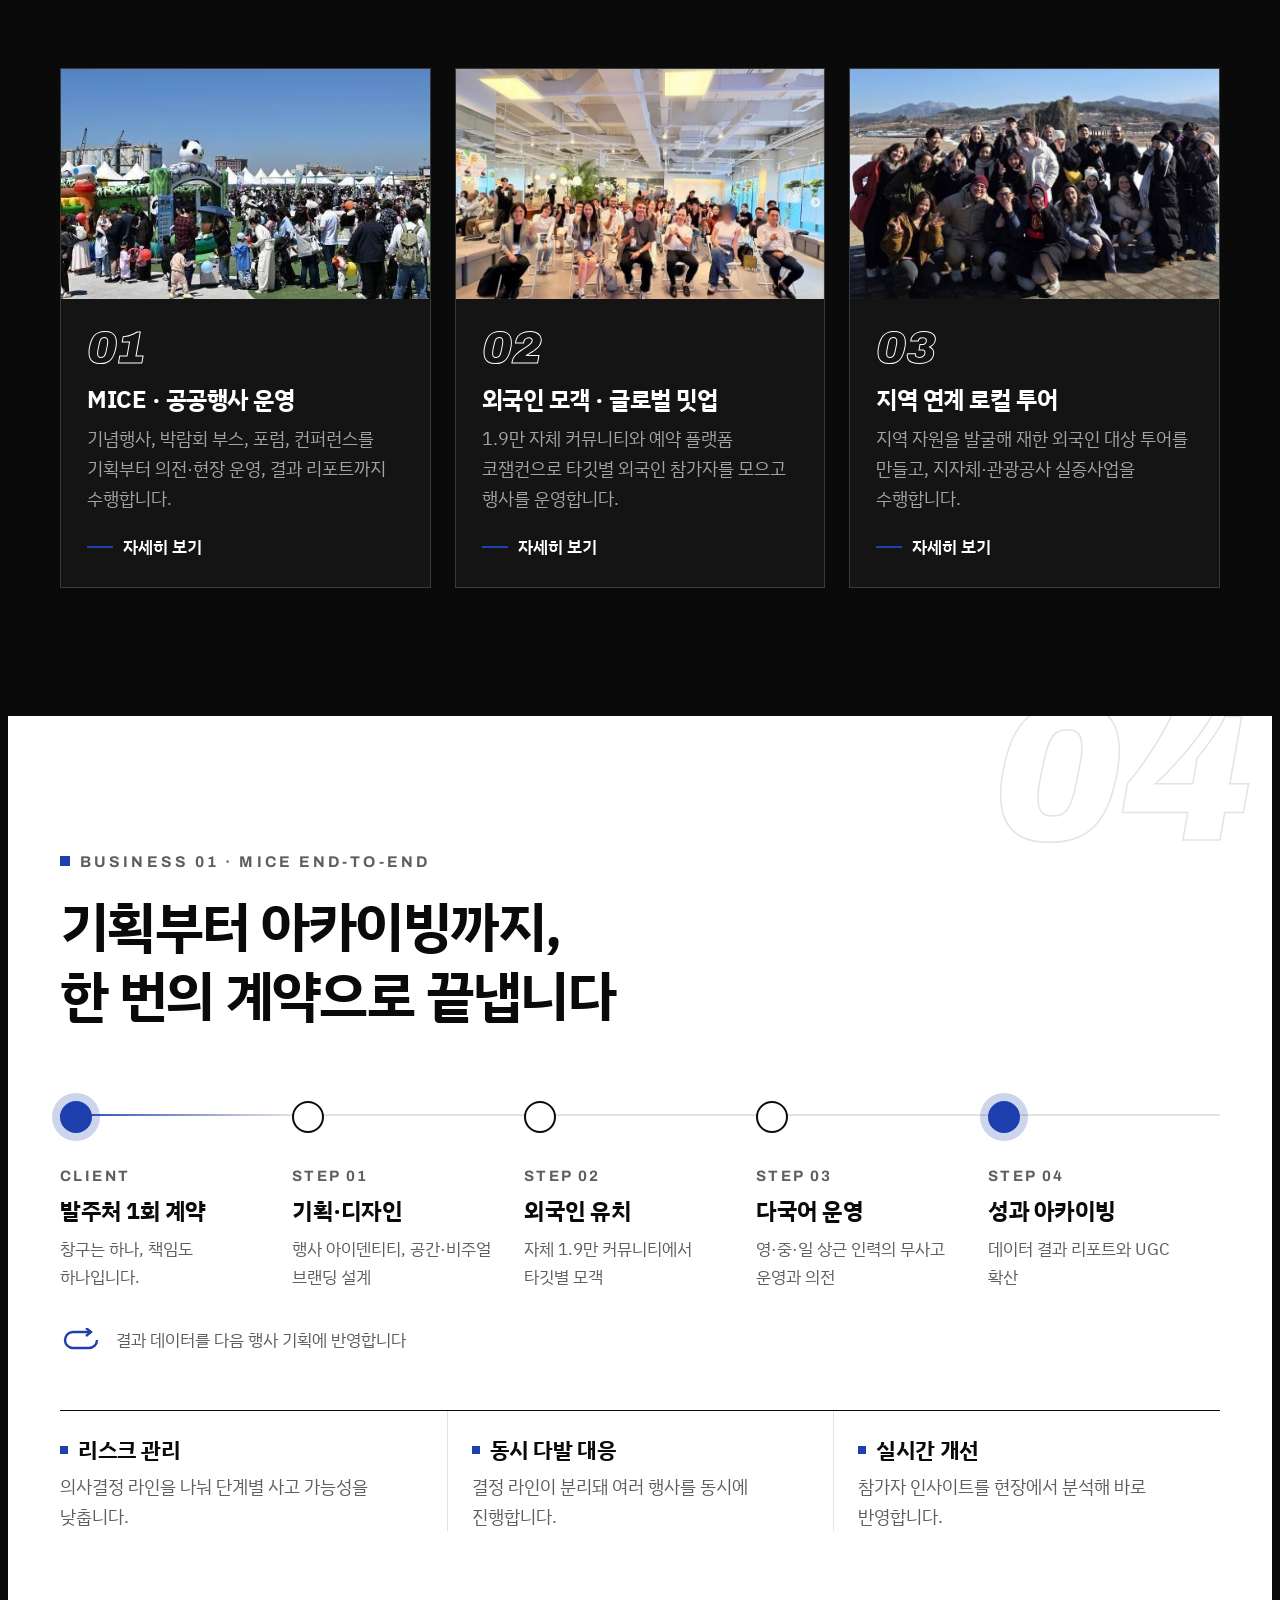
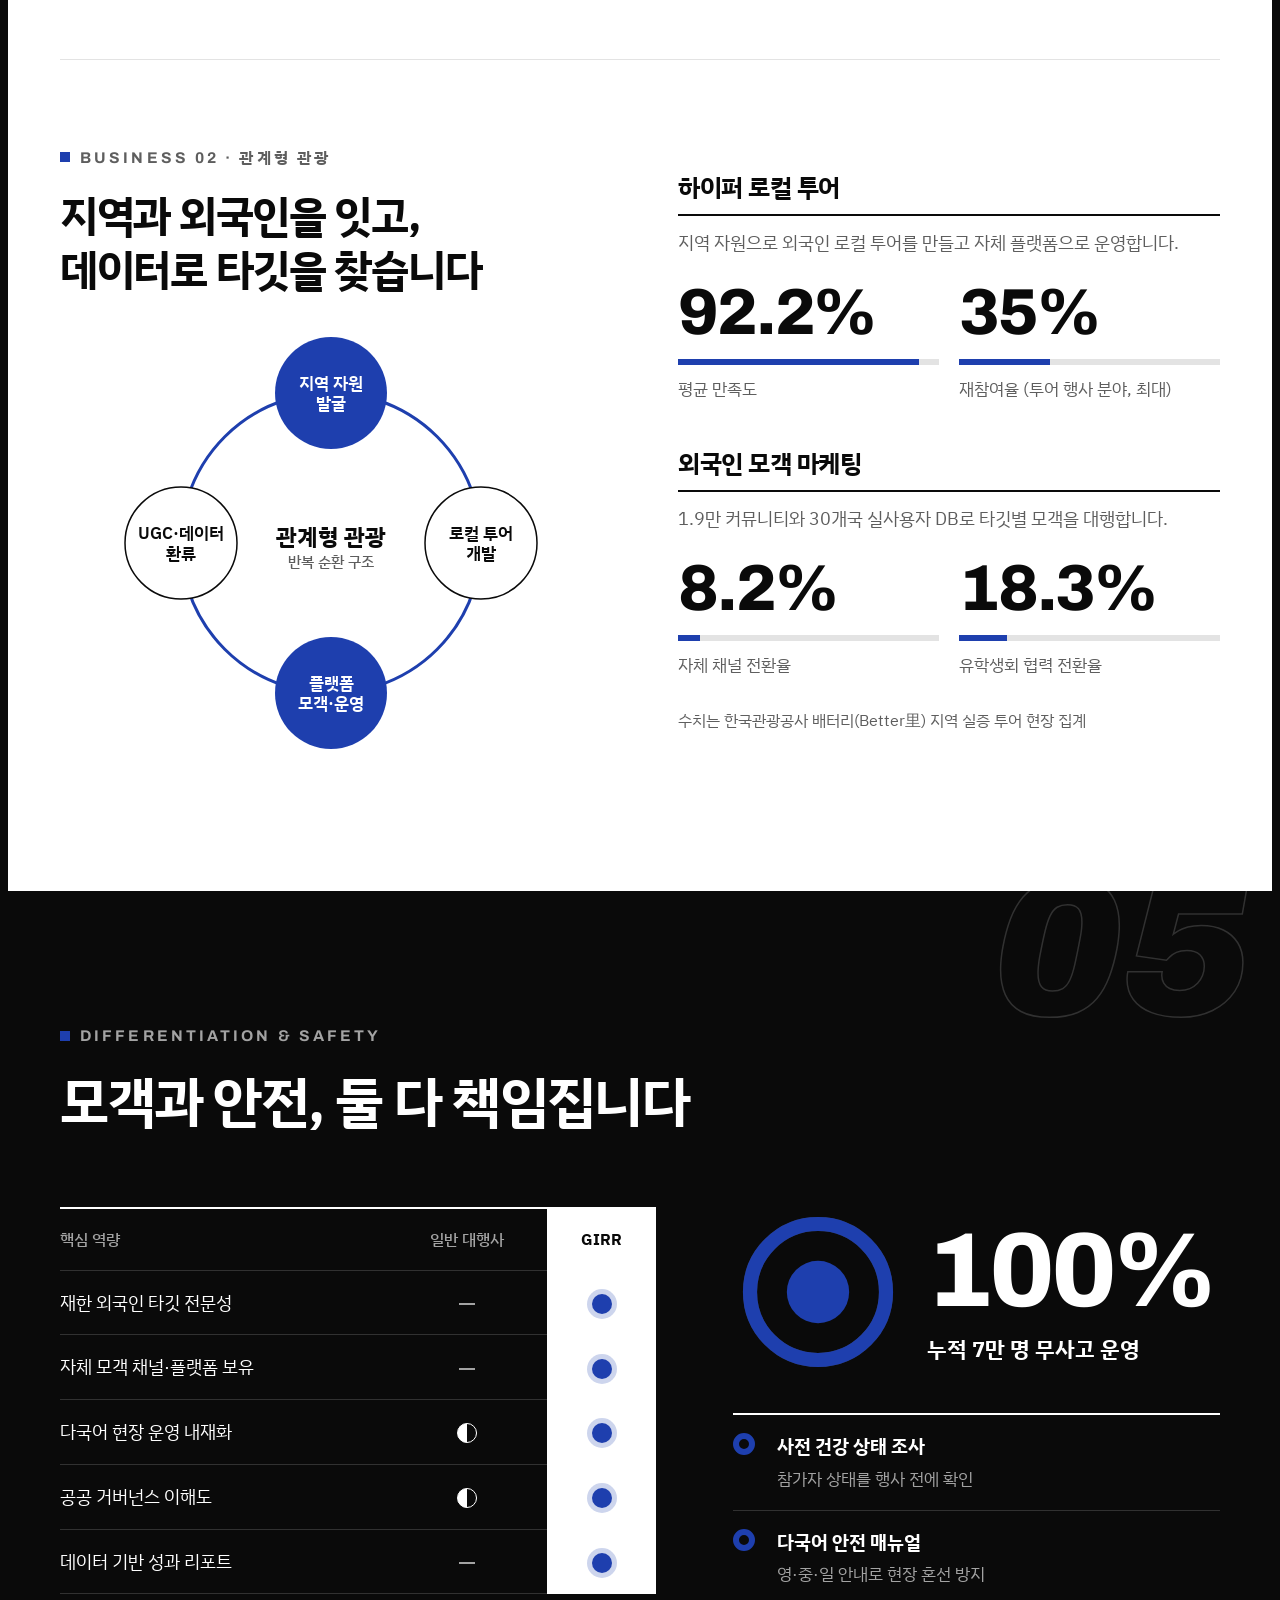
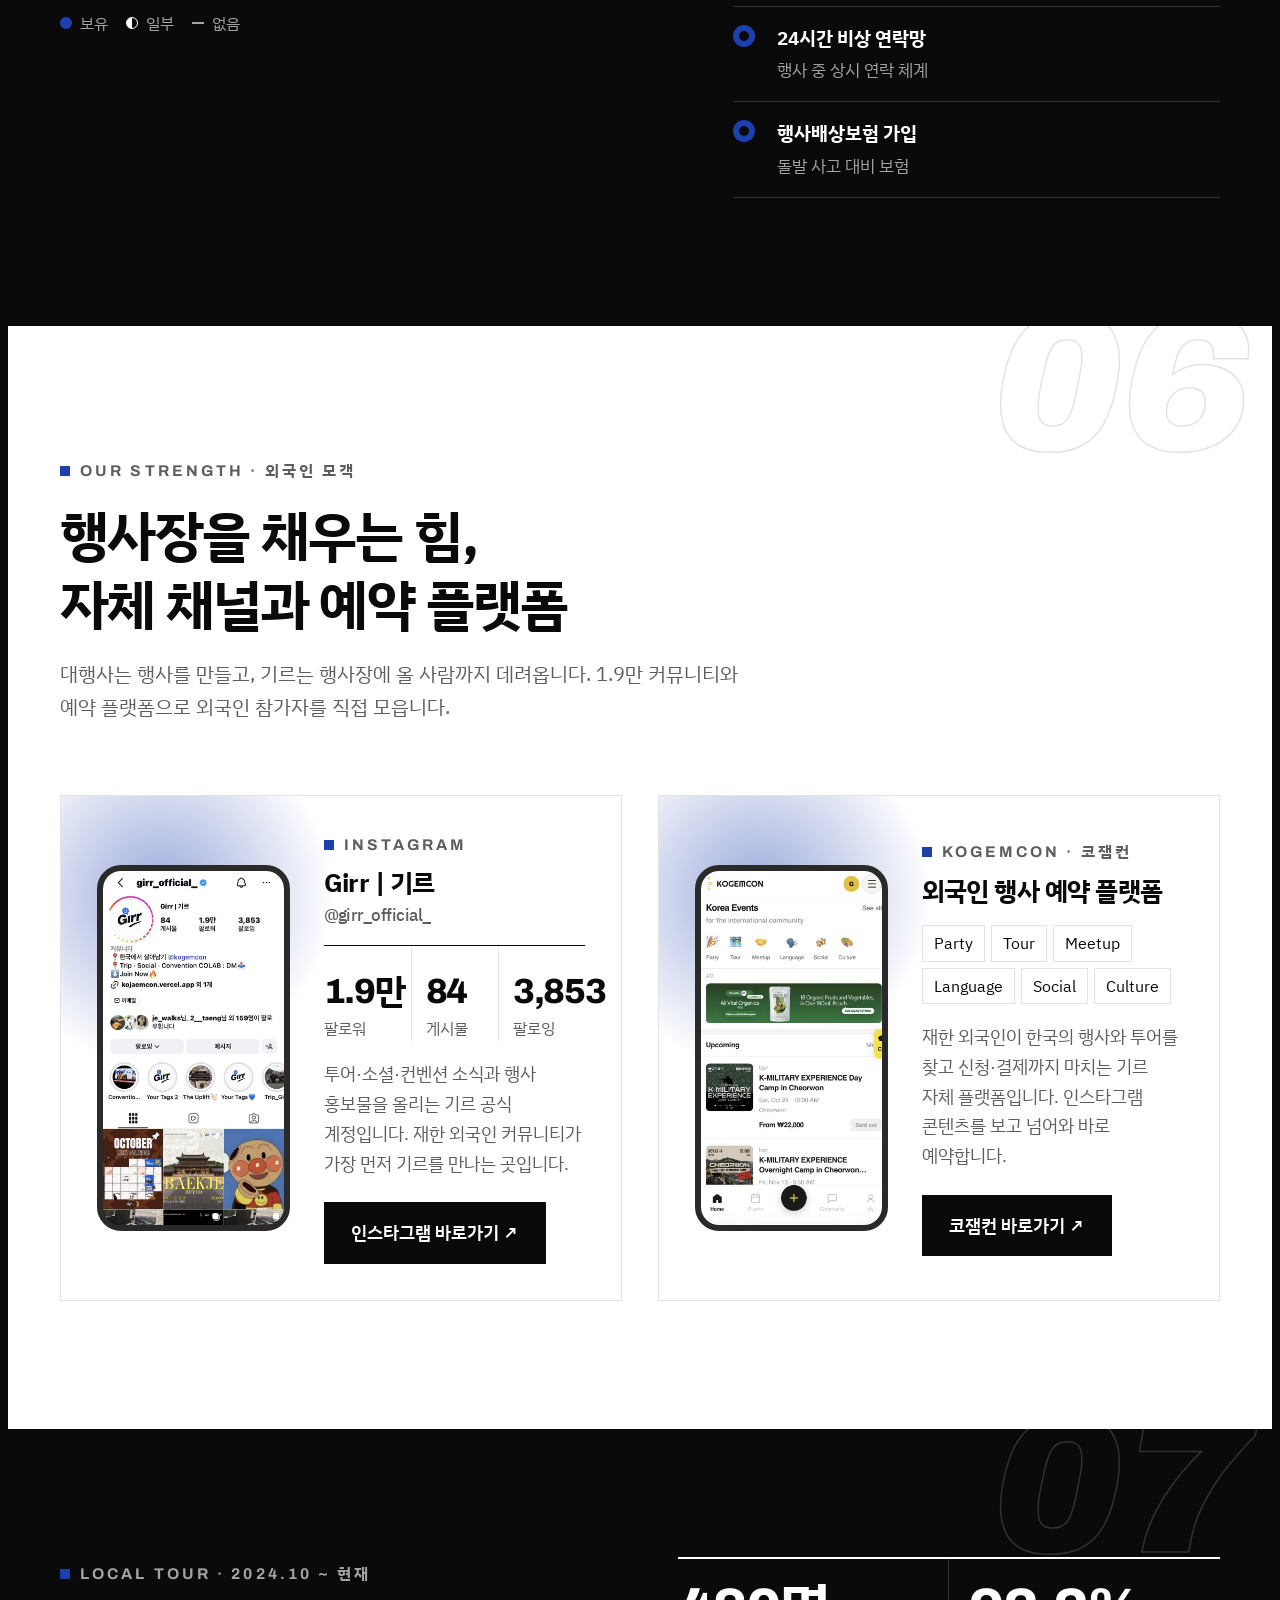
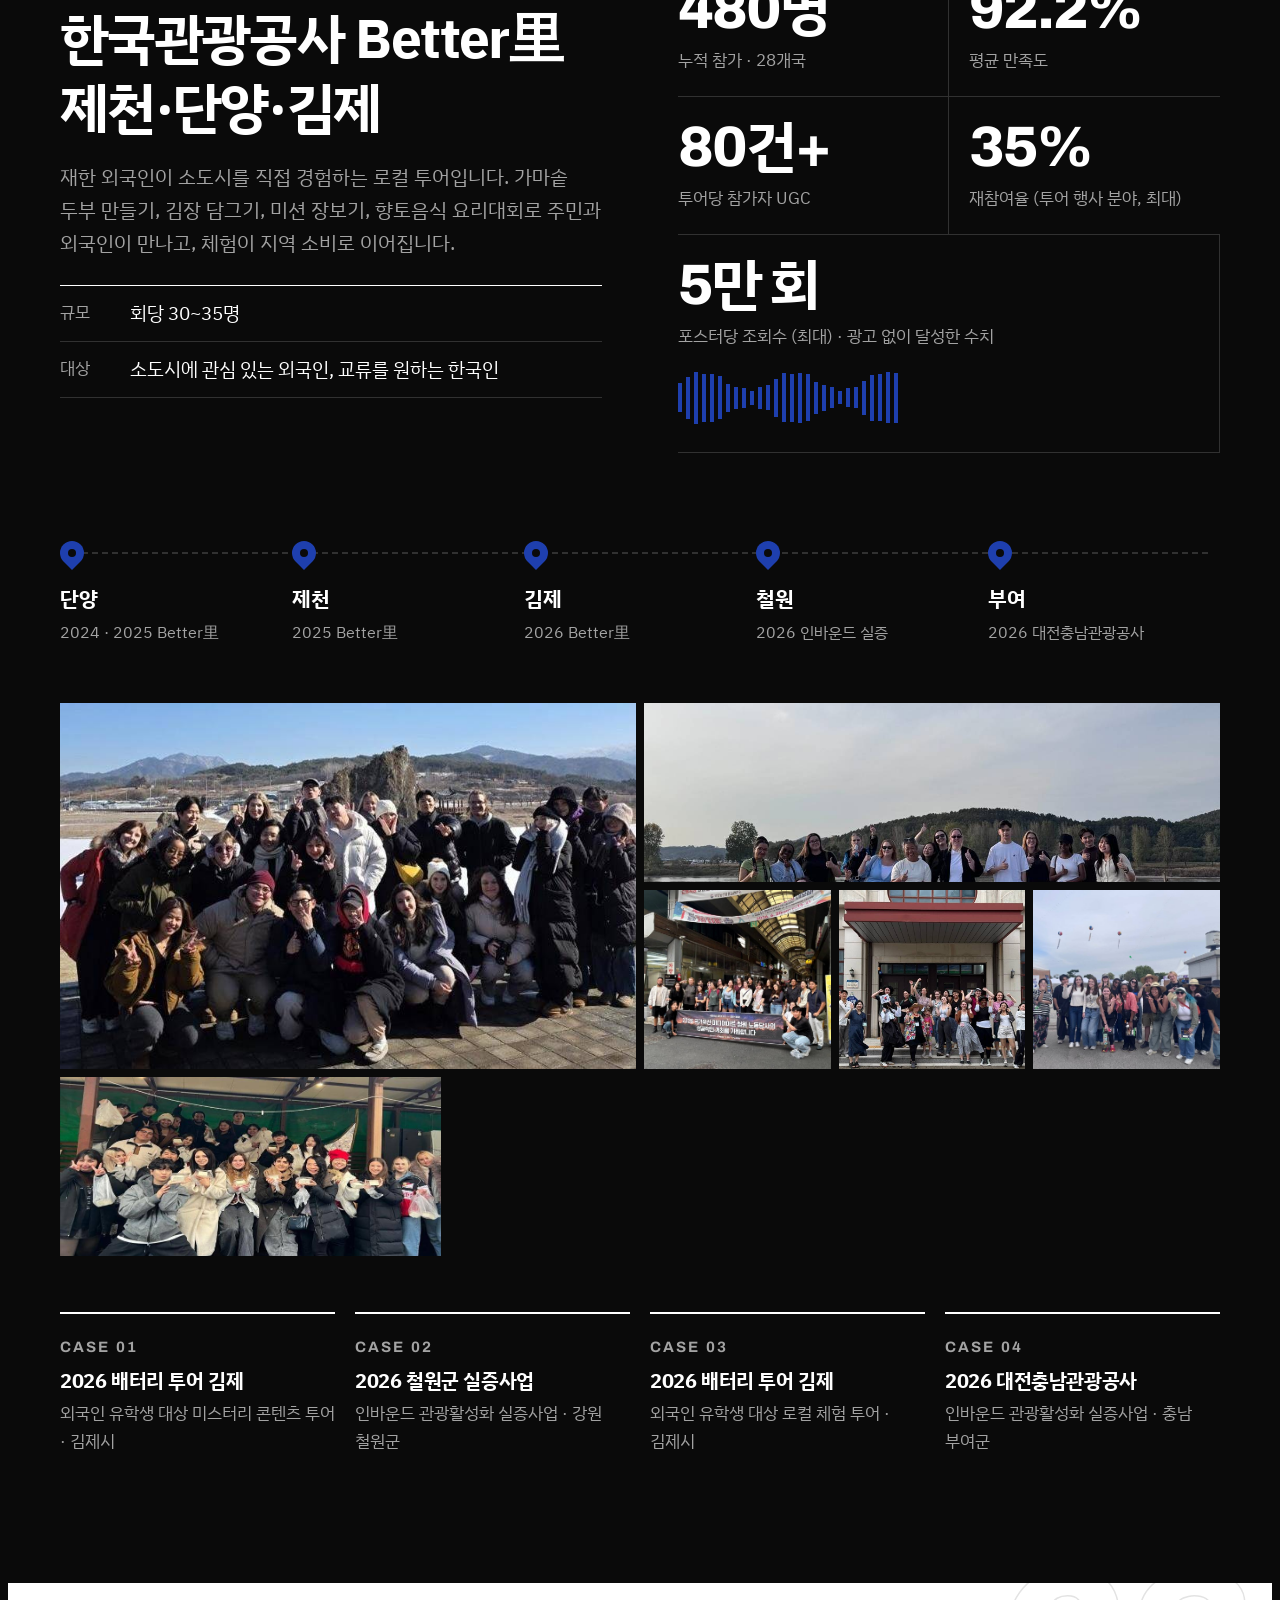
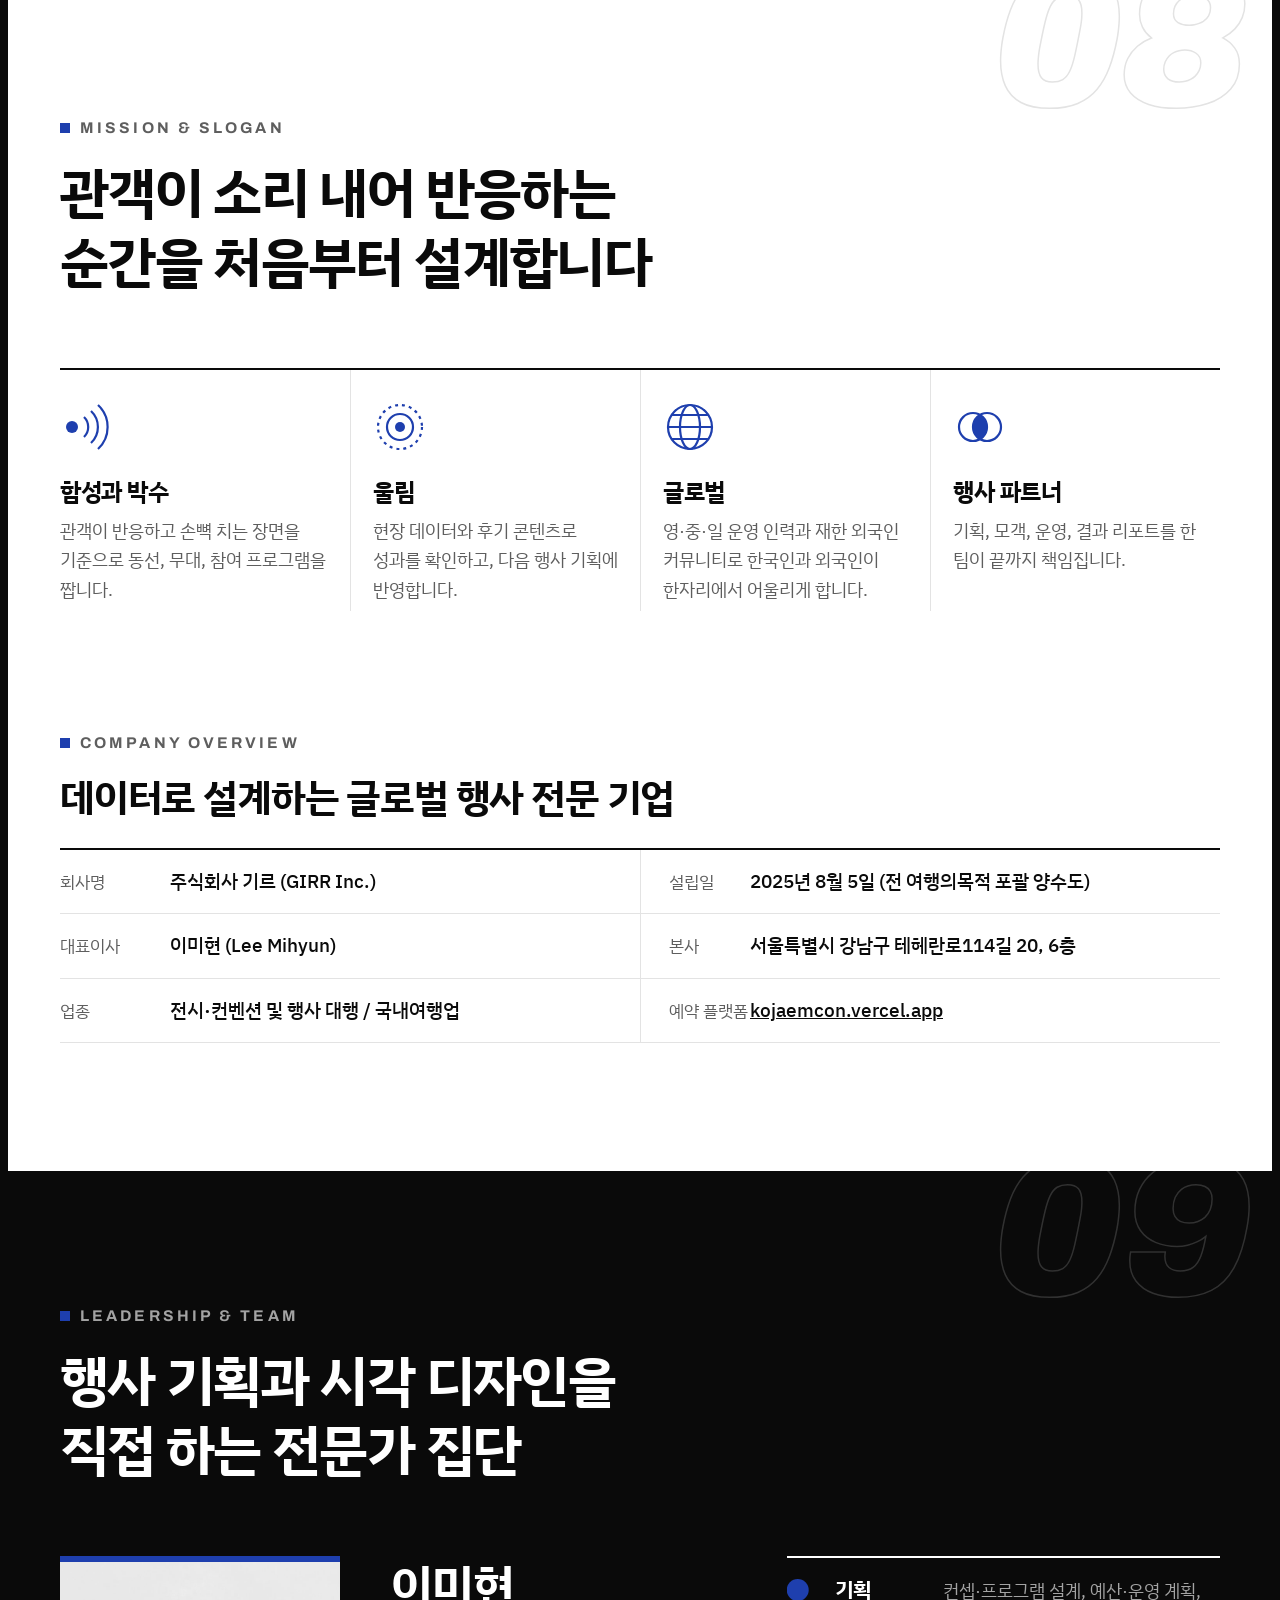
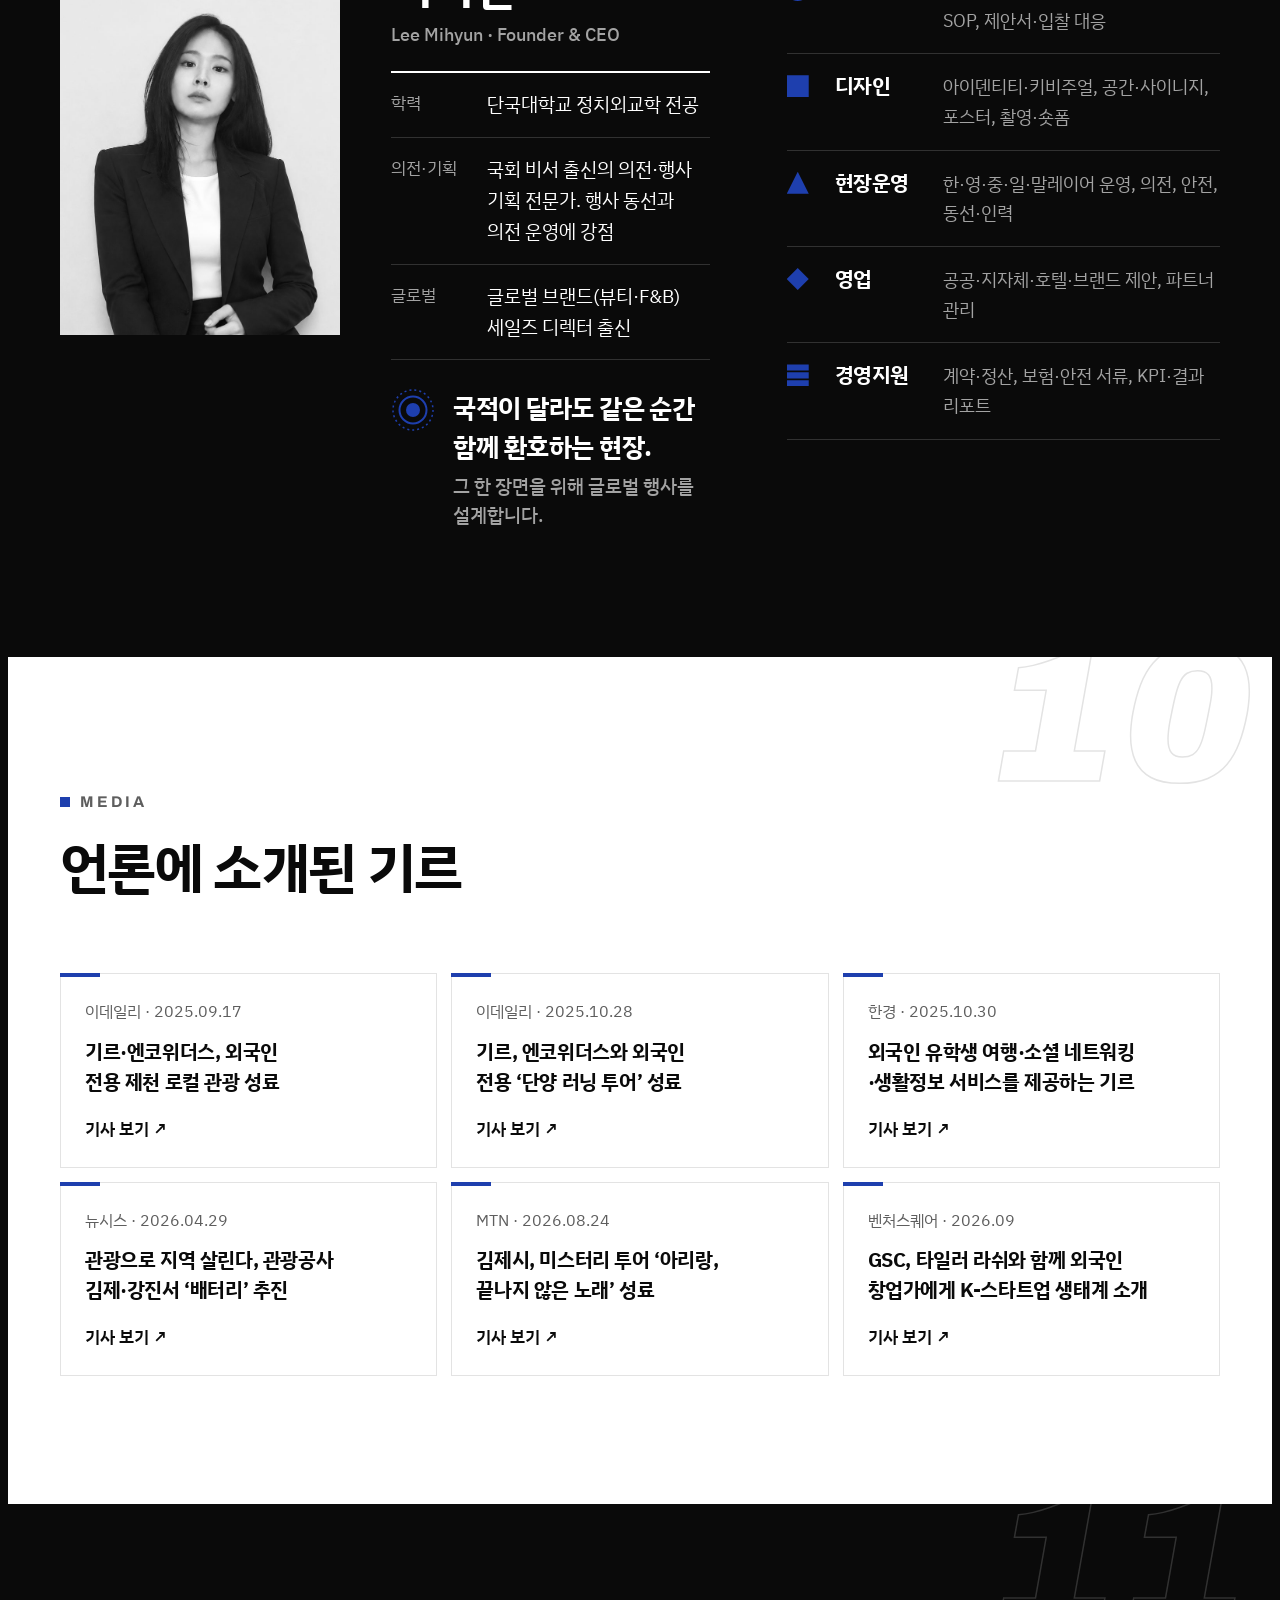
